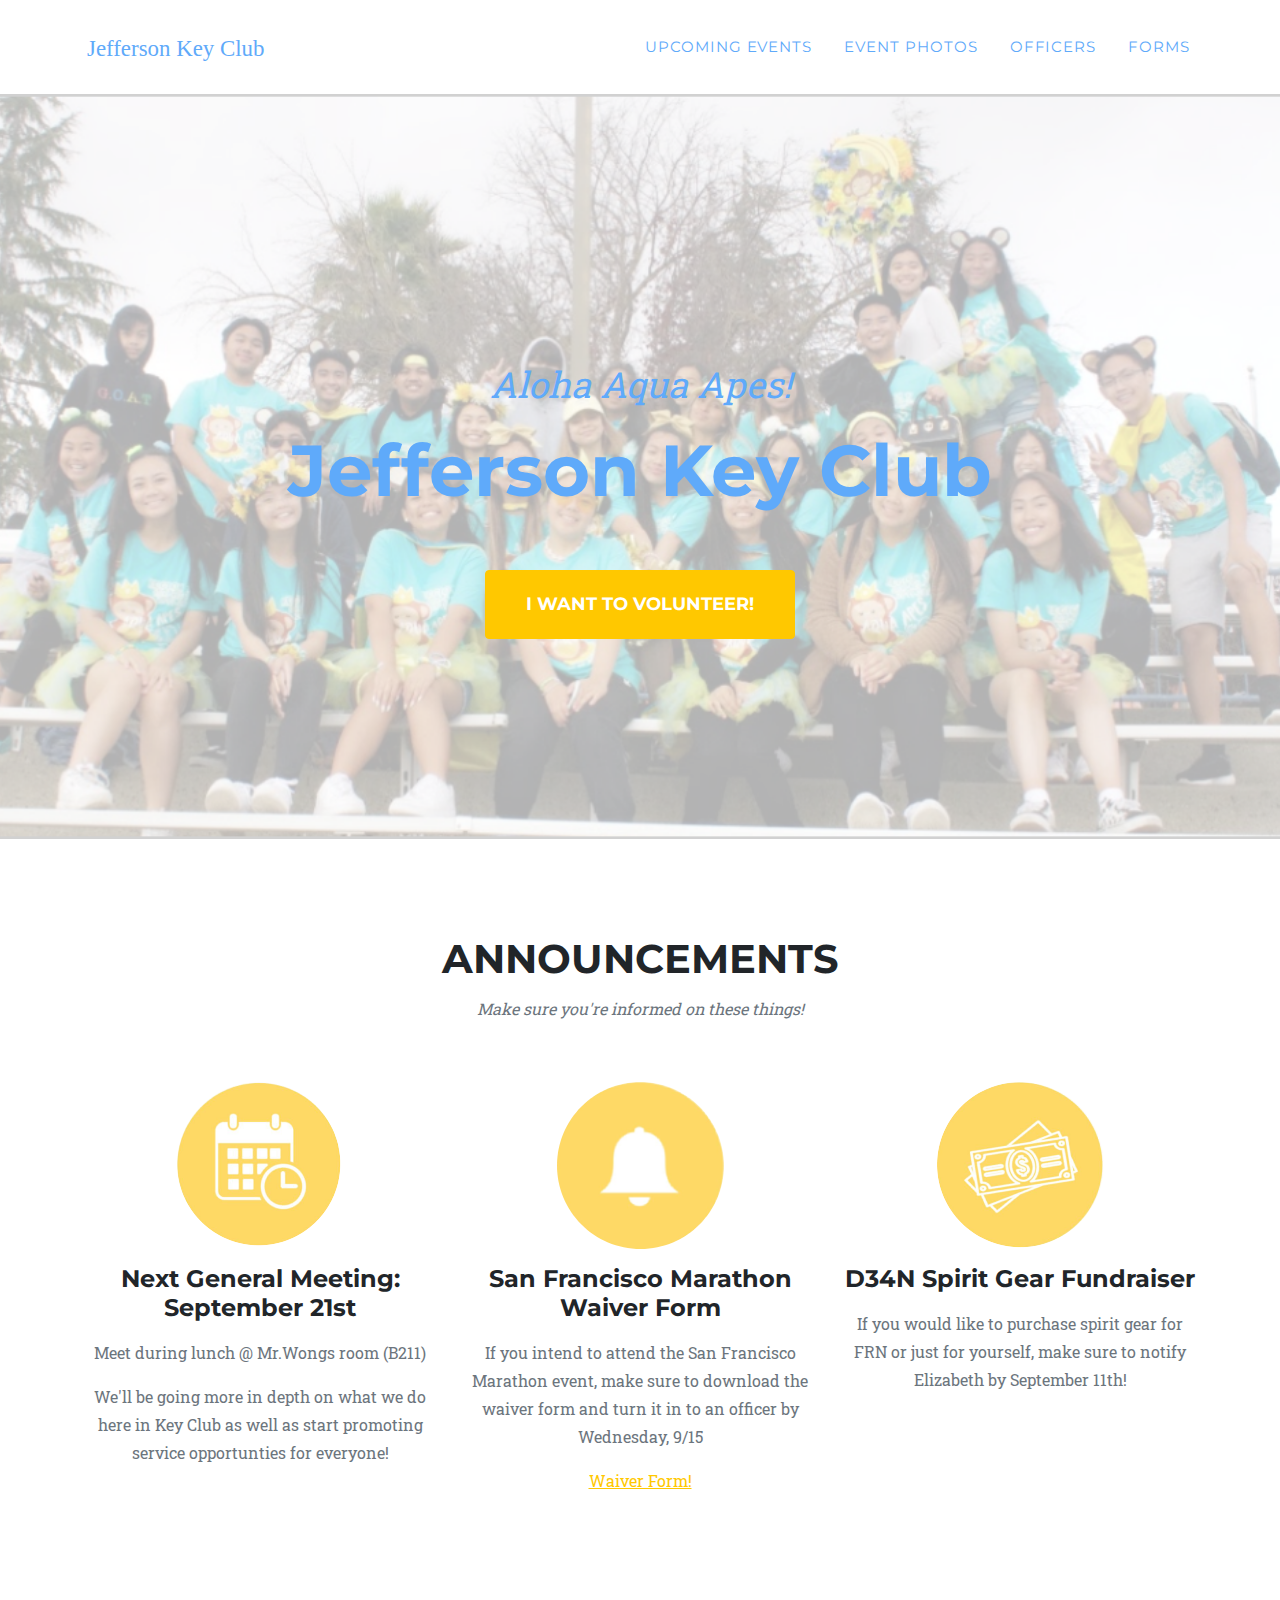
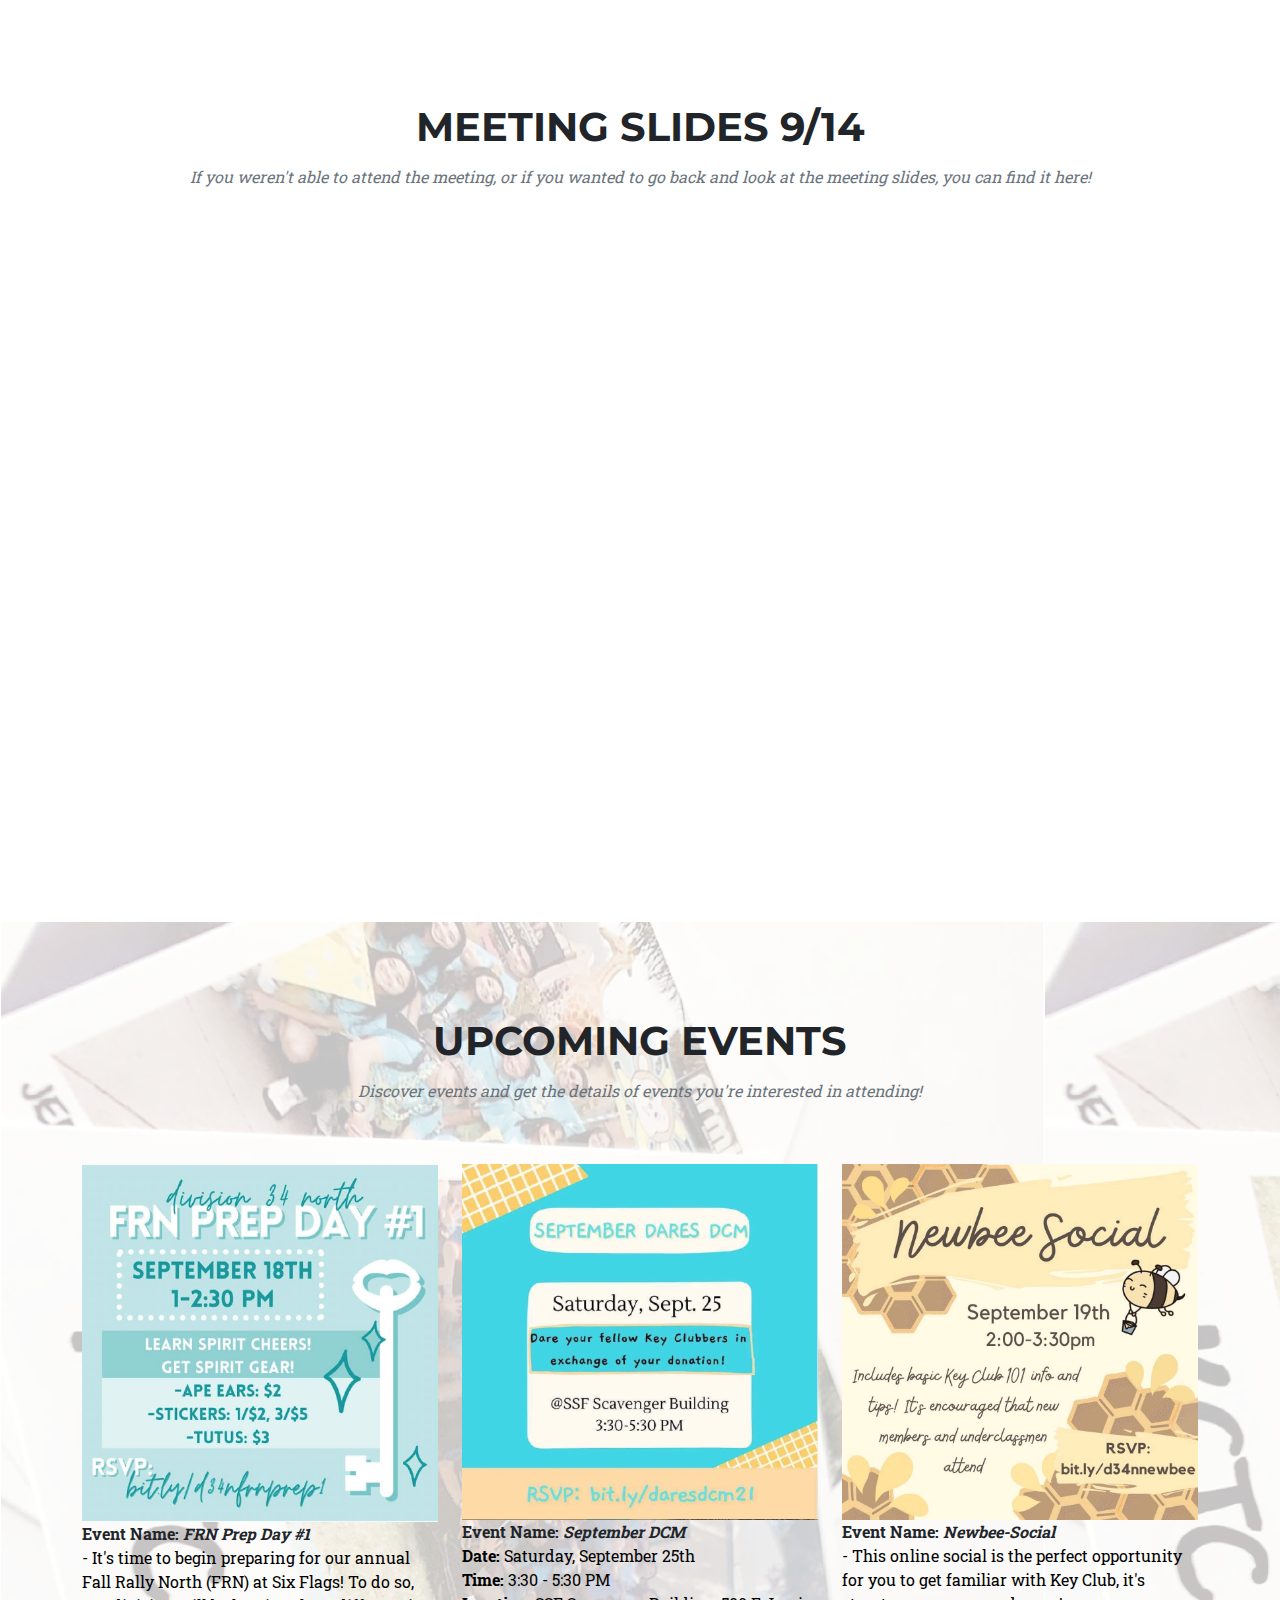
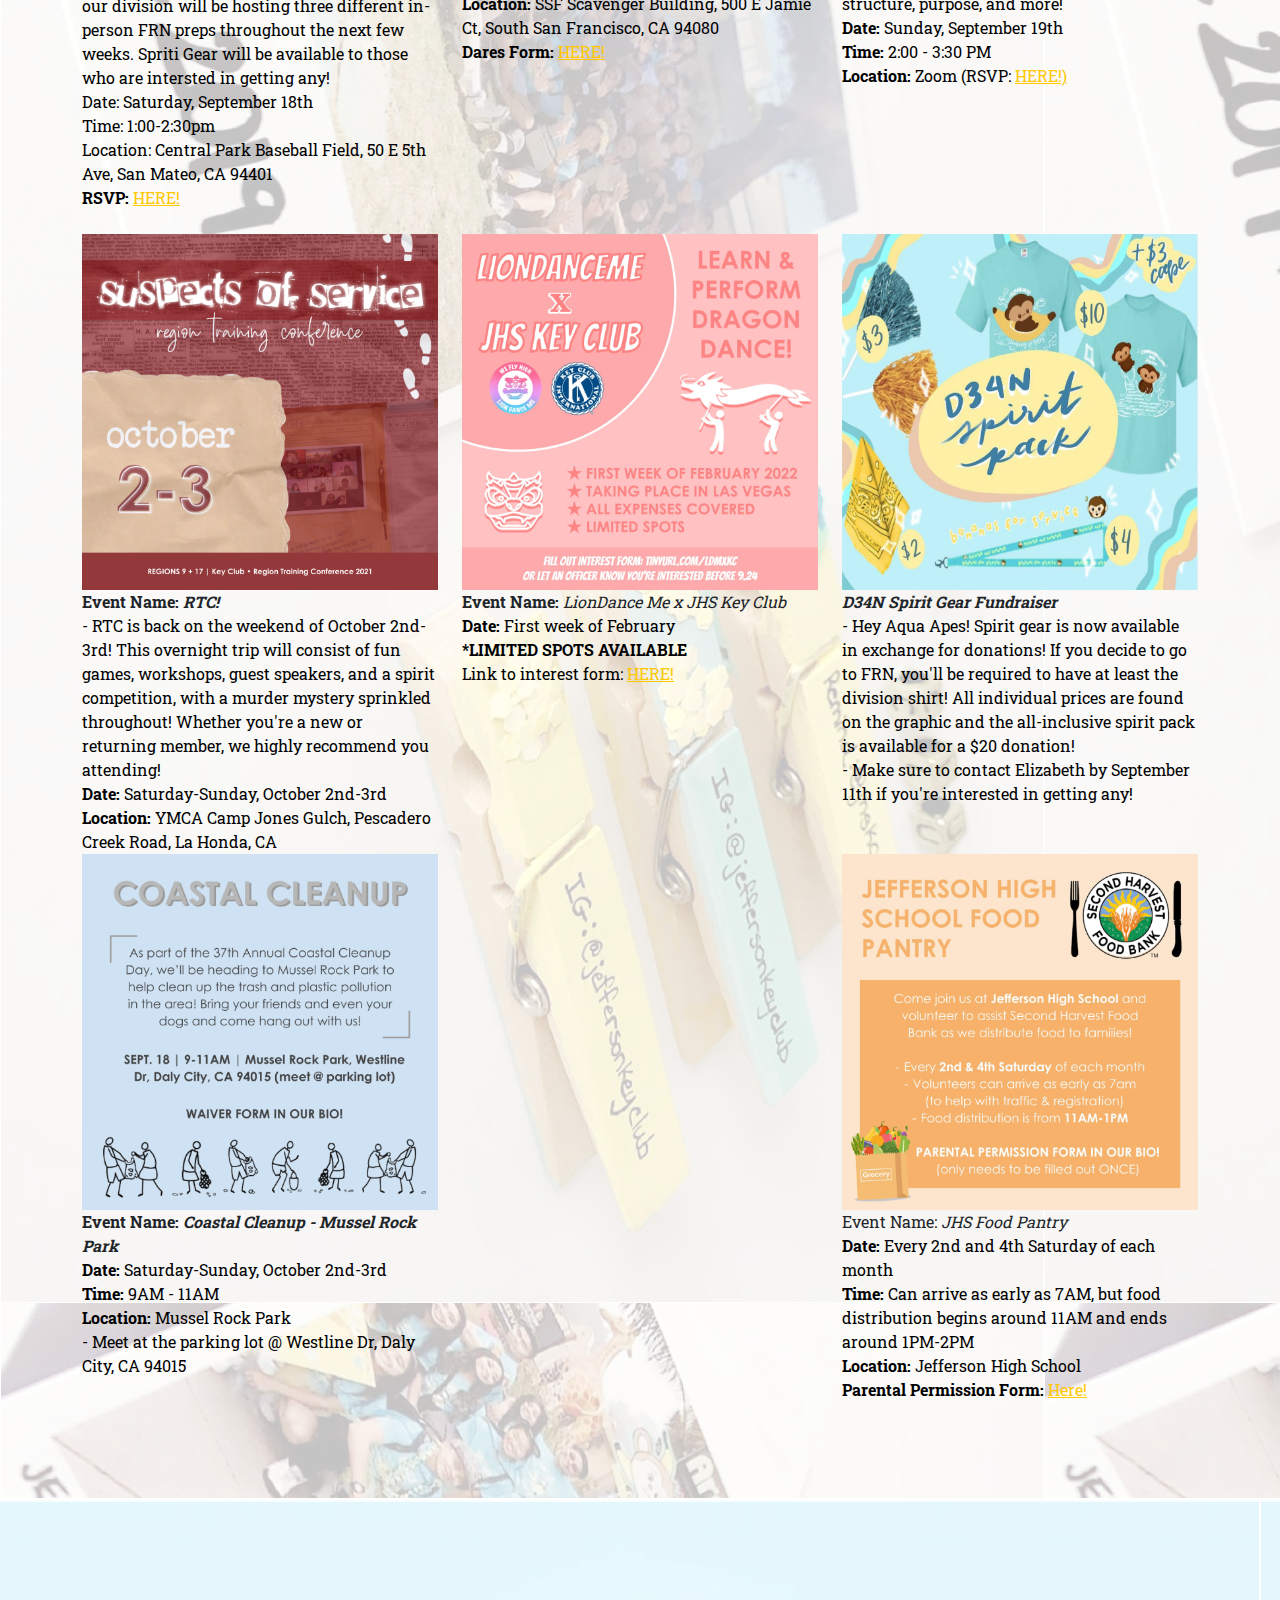
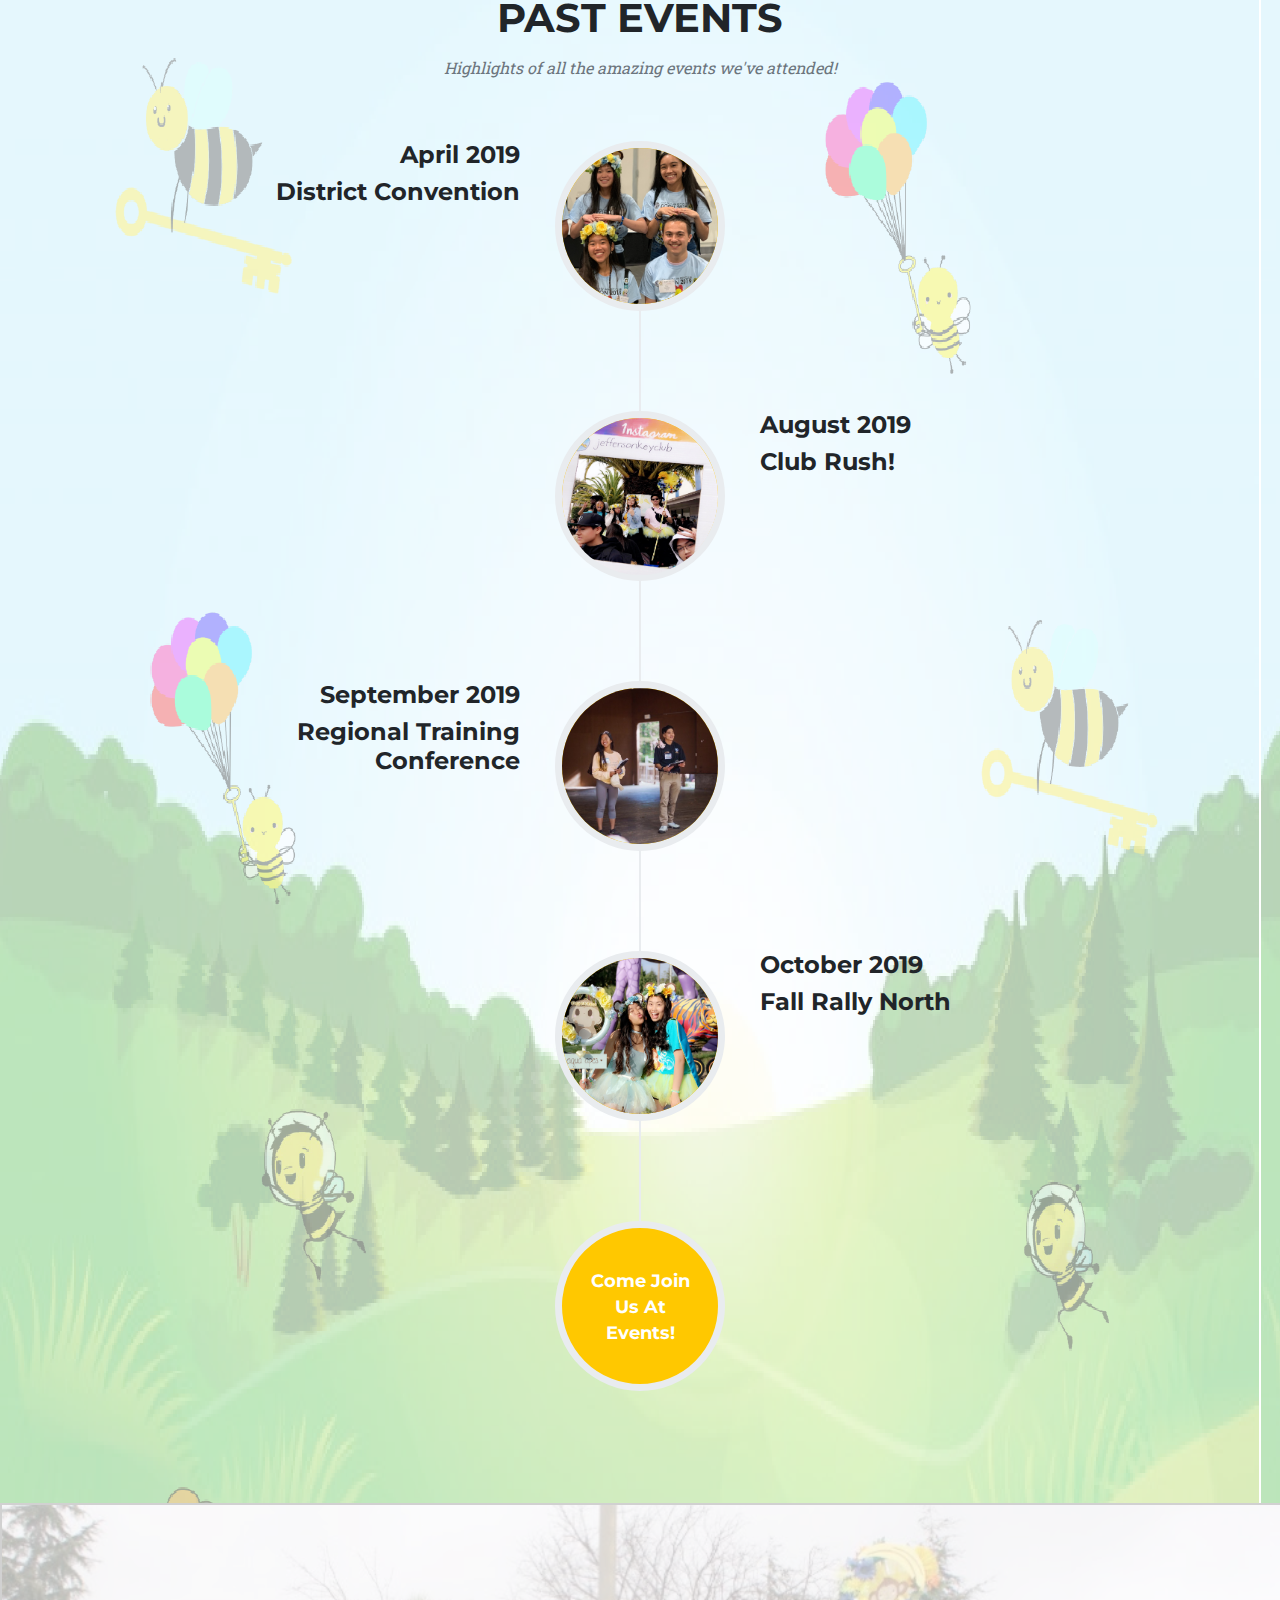
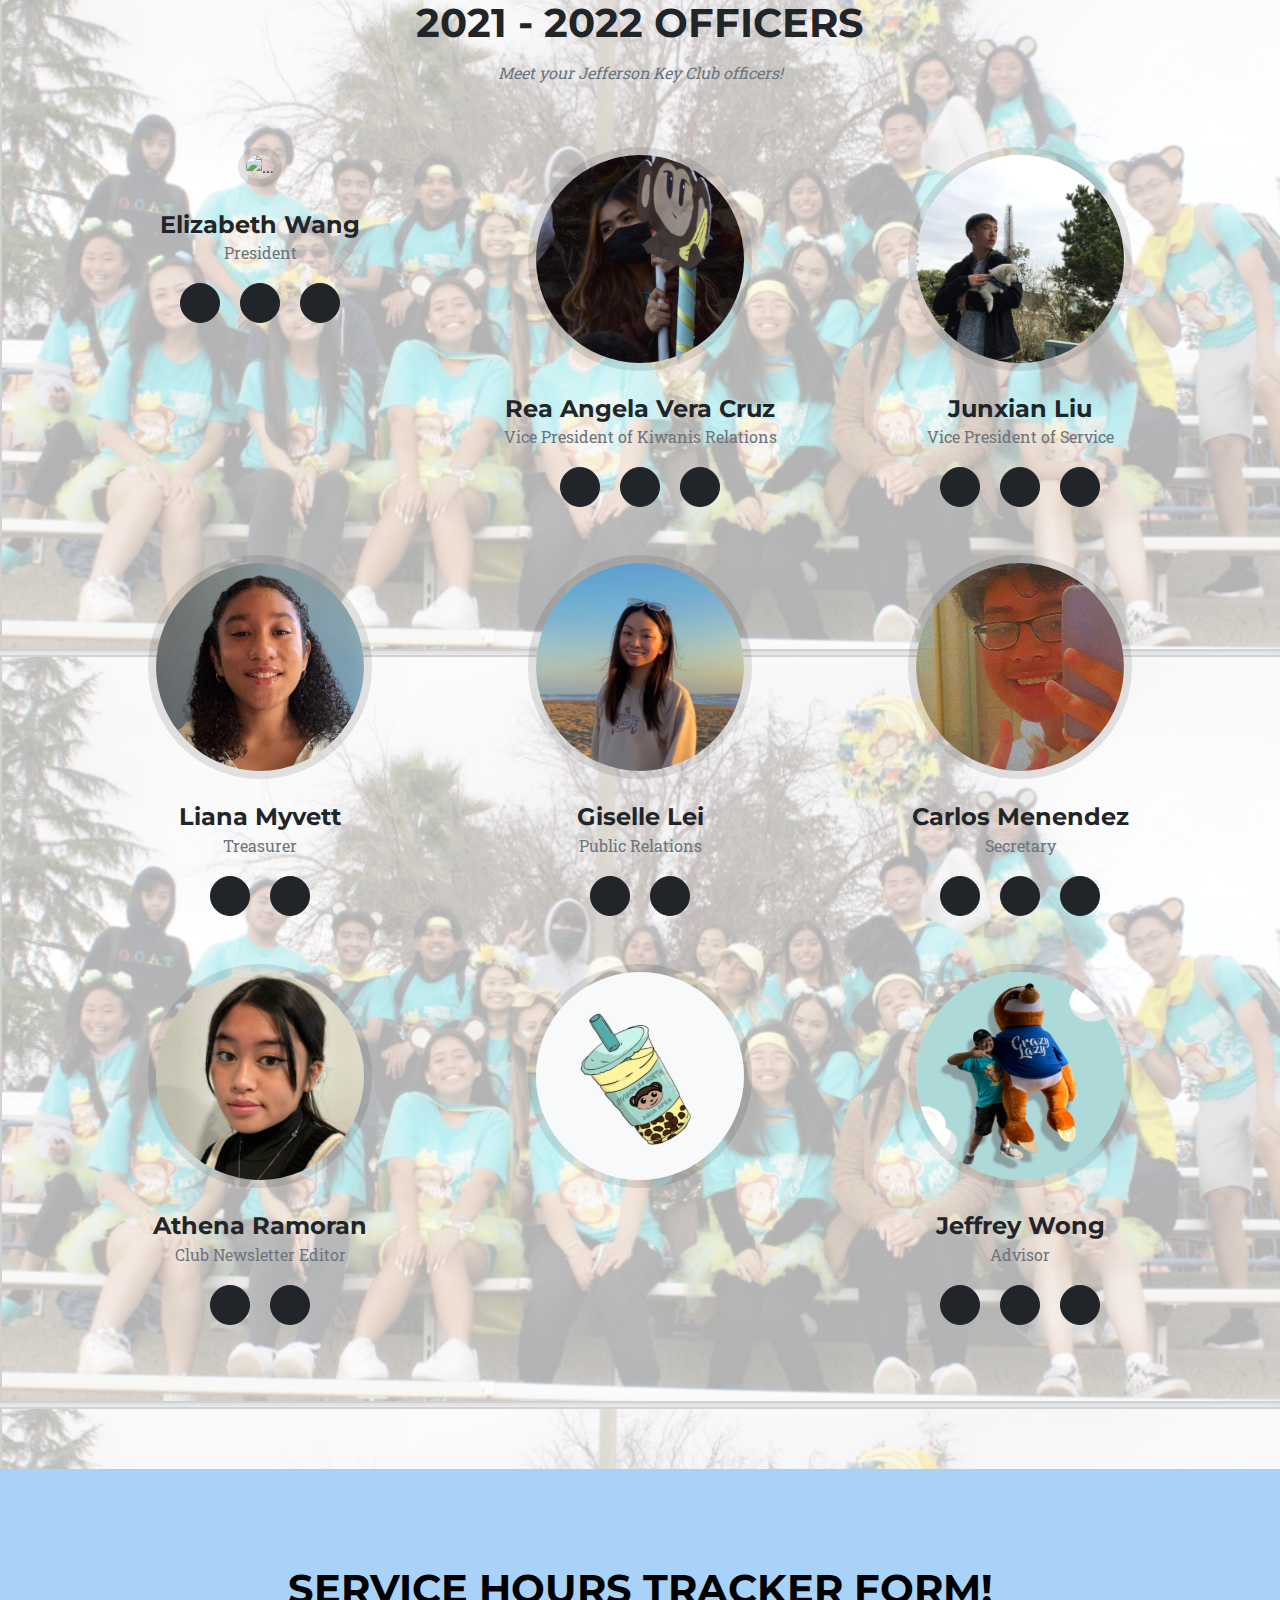
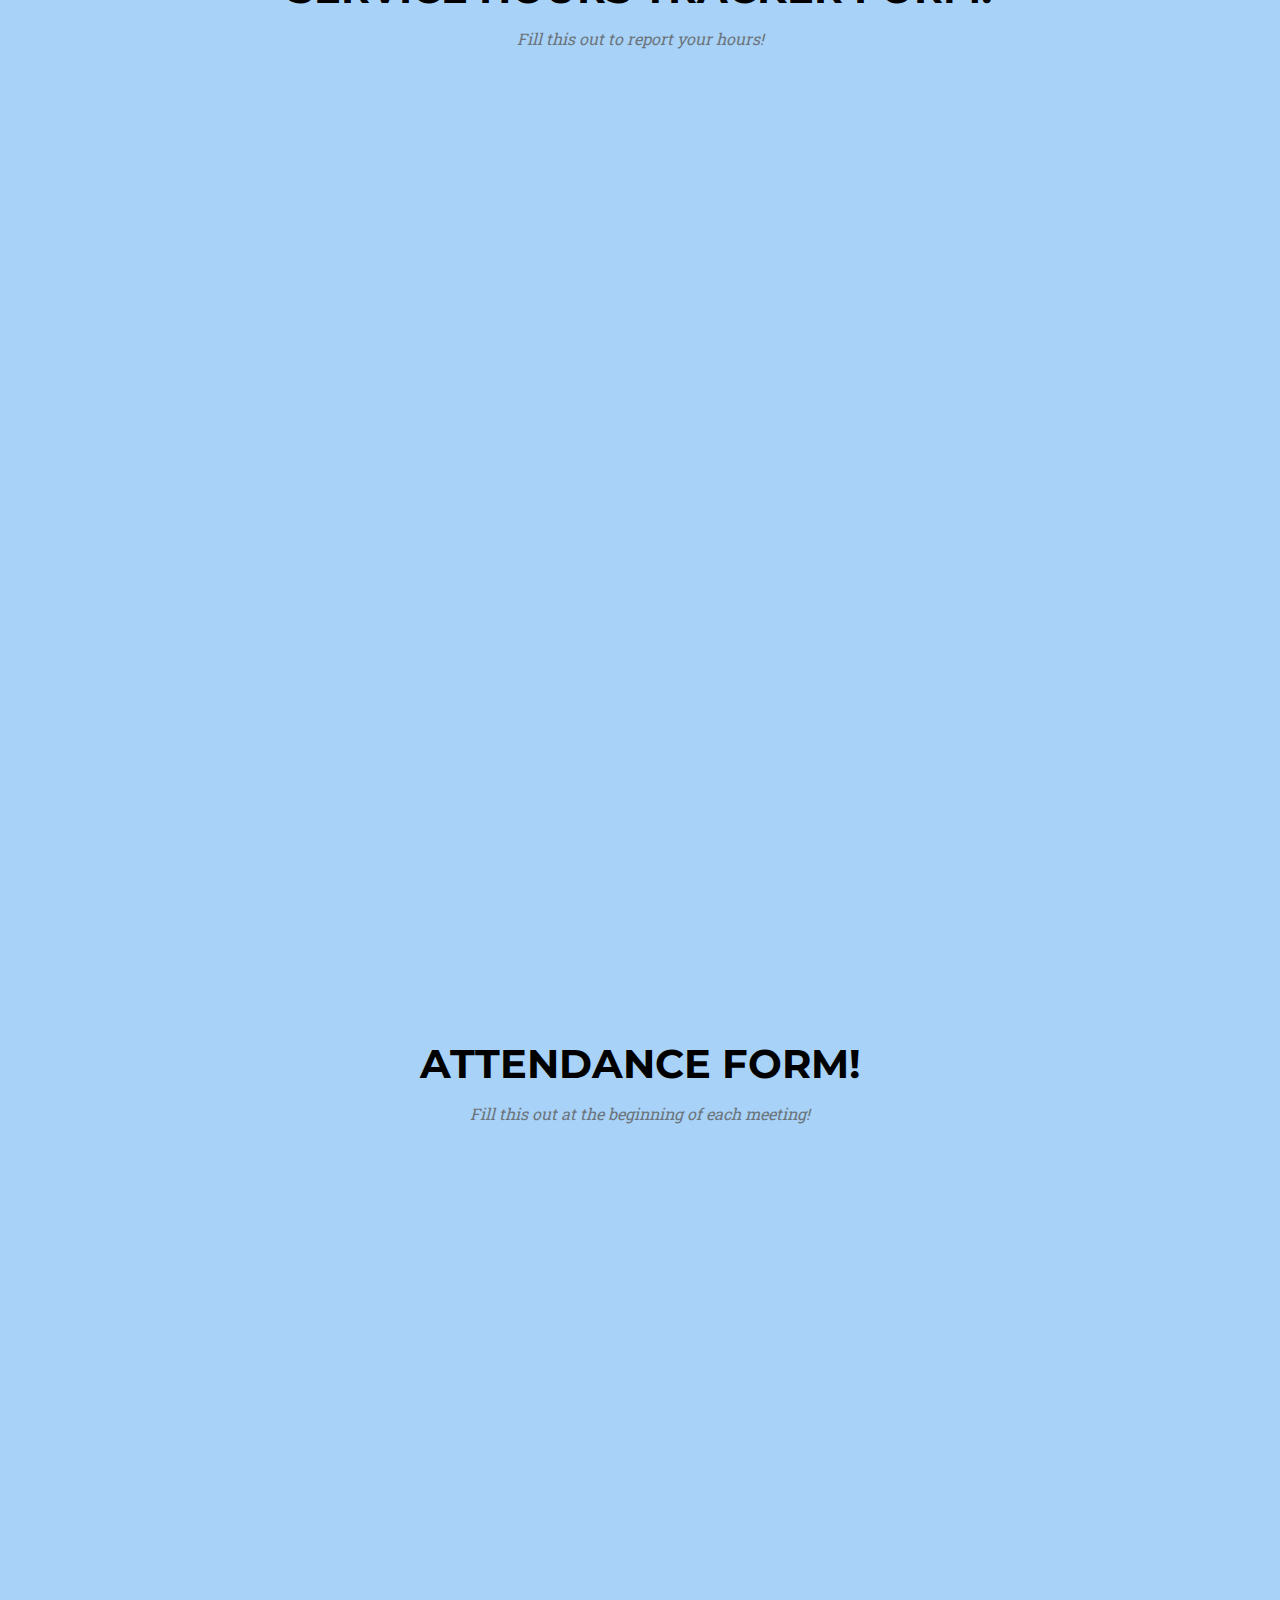
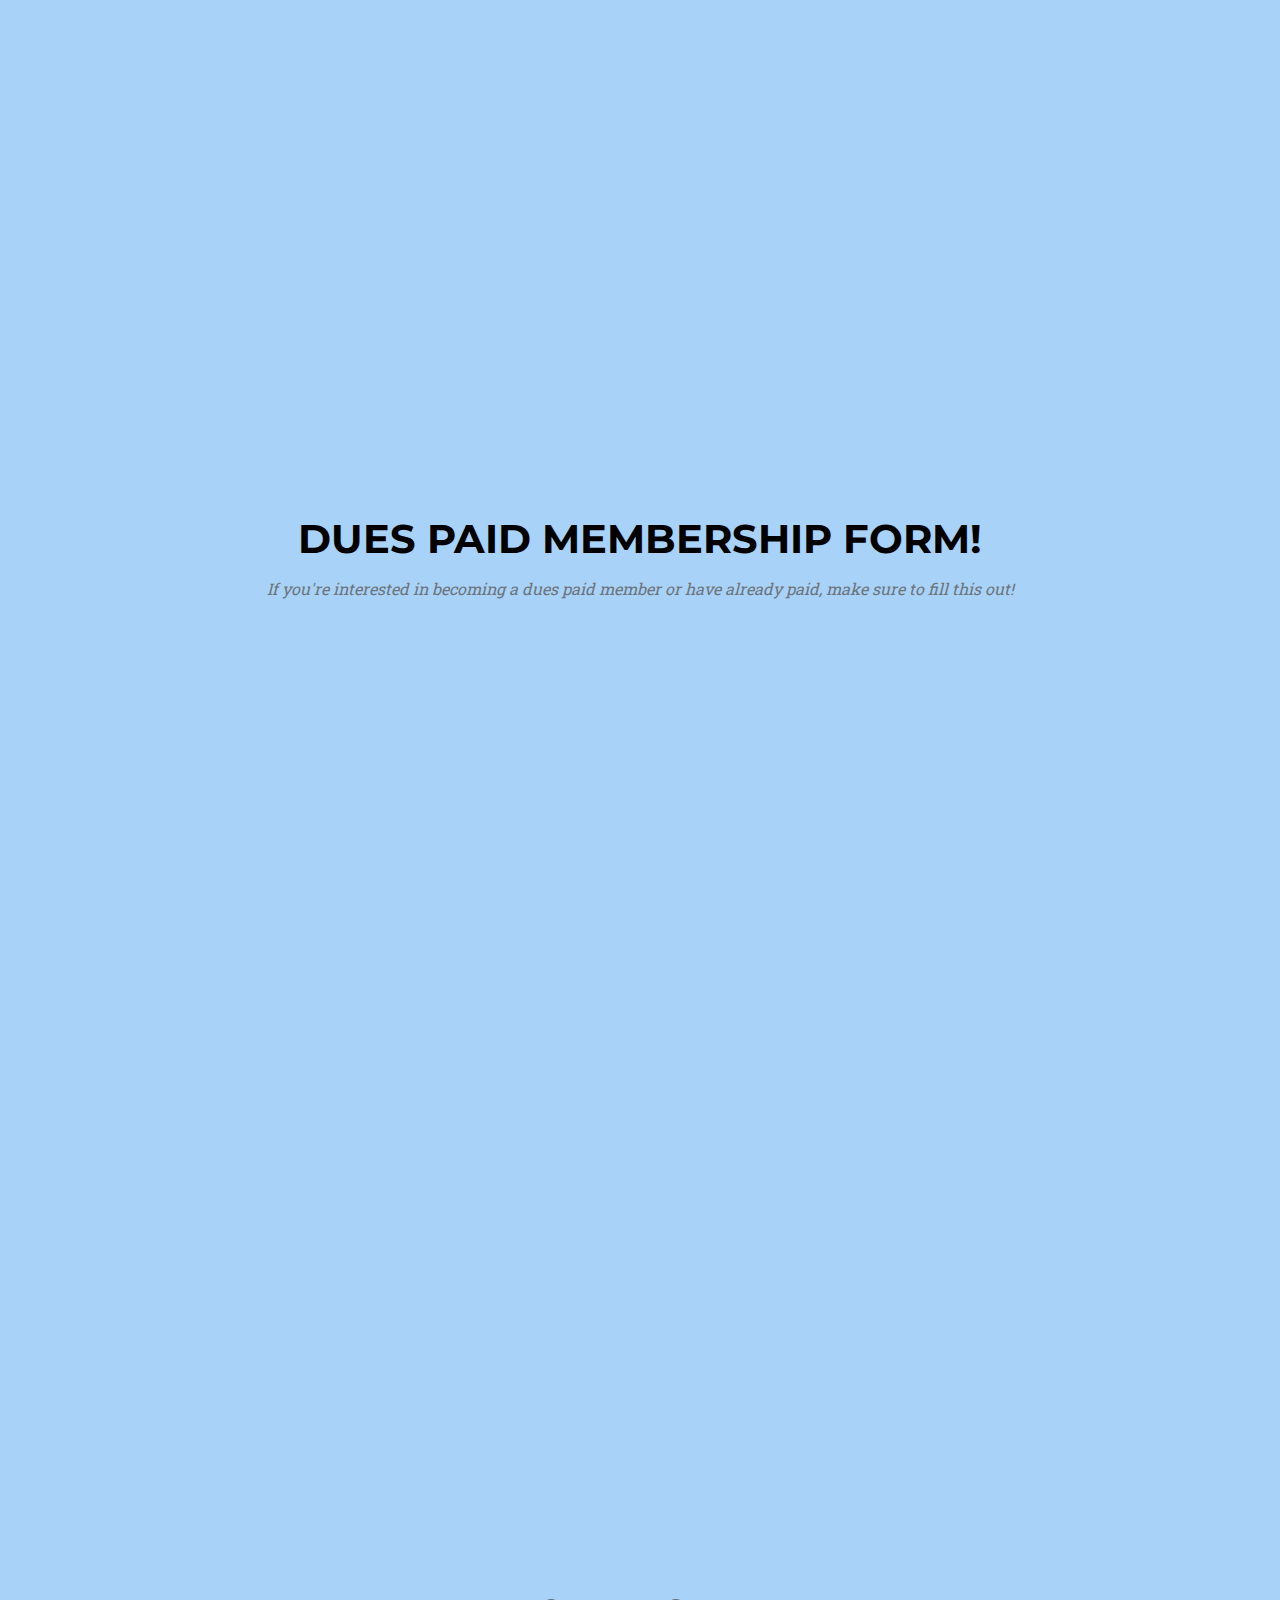
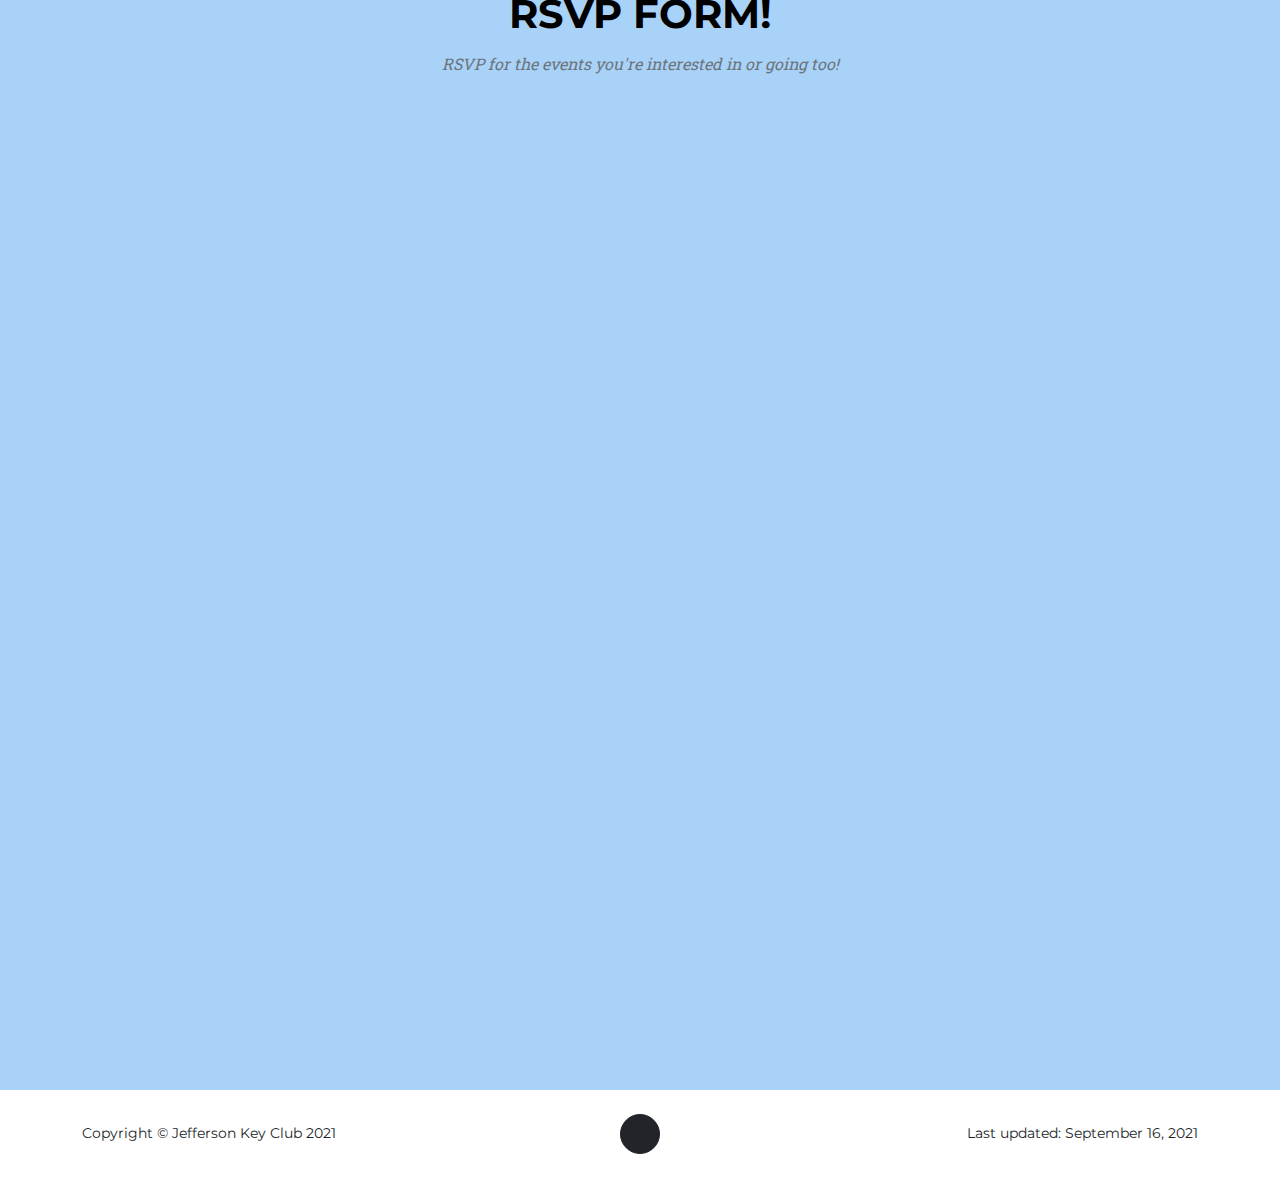
==== index.html @ 4be8f951 "added service hour form" ====
<!DOCTYPE html>
<html lang="en">
    <head>
        <meta charset="utf-8" />
        <meta name="viewport" content="width=device-width, initial-scale=1, shrink-to-fit=no" />
        <meta name="description" content="" />
        <meta name="author" content="" />
        <title>Jefferson Key Club</title>
        <!-- Favicon-->
        <link rel="icon" type="image/x-icon" href="favicon.ico" />
        <!-- Fonts -->
        <script src="https://use.fontawesome.com/releases/v5.15.3/js/all.js" crossorigin="anonymous"></script>
        <!-- Google fonts-->
        <link href="https://fonts.googleapis.com/css?family=Montserrat:400,700" rel="stylesheet" type="text/css" />
        <link href="https://fonts.googleapis.com/css?family=Roboto+Slab:400,100,300,700" rel="stylesheet" type="text/css" />
        <!-- CSS -->
        <link href="styles.css" rel="stylesheet" />
    </head>
    <body id="page-top">
        <!-- Navigation Bar -->
        <nav class="navbar navbar-expand-lg navbar-light" id="mainNav">
            <div class="container">
                <a class="navbar-brand" href="https://www.instagram.com/jeffersonkeyclub/"><img src="jeff-logo.svg" alt="..." /></a>
                <button class="navbar-toggler" type="button" data-bs-toggle="collapse" data-bs-target="#navbarResponsive" aria-controls="navbarResponsive" aria-expanded="false" aria-label="Toggle navigation">
                    Menu
                    <i class="fas fa-bars ms-1"></i>
                </button>
                <div class="collapse navbar-collapse" id="navbarResponsive">
                    <ul class="navbar-nav text-uppercase ms-auto py-4 py-lg-0">
                        <li class="nav-item"><a class="nav-link" href="#events">Upcoming Events</a></li>
                        <li class="nav-item"><a class="nav-link" href="photo.html">Event Photos</a></li>
                        <li class="nav-item"><a class="nav-link" href="#officers">Officers</a></li>
                        <li class="nav-item"><a class="nav-link" href="#contact">Forms</a></li>
                    </ul>
                </div>
            </div>
        </nav>
        <!-- Title Page -->
        <header class="masthead">
            <div class="container">
                <div class="masthead-subheading">Aloha Aqua Apes!</div>
                <div class="masthead-heading">Jefferson Key Club</div>
                <a class="btn btn-primary btn-xl text-uppercase" href="#events">I want to volunteer!</a>
            </div>
        </header>
        <!-- Announcements -->
        <section class="page-section bg-announcement" id="announcements">
            <div class="container">
                <div class="text-center">
                    <h2 class="section-heading text-uppercase">Announcements</h2>
                    <h3 class="section-subheading text-muted">Make sure you're informed on these things!</h3>
                </div>
                <div class="row text-center">
                    <div class="col-md-4">
                        <img src="website/calender.png">
                        <h4 class="my-3">Next General Meeting: September 21st</h4>
                        <p class="text-muted">Meet during lunch @ Mr.Wongs room (B211)</p>
                        <p class="text-muted">We'll be going more in depth on what we do here in Key Club as well as start promoting service opportunties for everyone!</p>
                    </div>
                    <div class="col-md-4">
                        <a href="#membership"><img src="website/reminder.png"></a>
                        <h4 class="my-3">San Francisco Marathon Waiver Form</h4>
                        <p class="text-muted">If you intend to attend the San Francisco Marathon event, make sure to download the waiver form and turn it in to an officer by Wednesday, 9/15</p>
                        <p class="text-muted"><a href="website/SF-Marathon-Waiver.pdf" download="SF-Marathon-Waiver">Waiver Form!</a></p>
                    </div>
                    <div class="col-md-4">
                        <img src="website/money.png">
                        <h4 class="my-3">D34N Spirit Gear Fundraiser</h4>
                        <p class="text-muted">If you would like to purchase spirit gear for FRN or just for yourself, make sure to notify Elizabeth by September 11th!</p>
                    </div> 
                </div>
            </div>
        </section>
        <!-- Meeting Slides -->
        <section class="page-section" id="google-slides">
            <div class="container">
                <div class="text-center">
                    <h2 class="section-heading text-uppercase">Meeting Slides 9/14</h2>
                    <h3 class="section-subheading text-muted">If you weren't able to attend the meeting, or if you wanted to go back and look at the meeting slides, you can find it here!</h3>
                    <iframe src="https://docs.google.com/presentation/d/e/2PACX-1vRb0lhzk-cC0pelx70WJVn17kUQvKJw9CP7cKA0bOHwXZV_V23BO4eCovhHCkwzt59RcUhIdabU18ay/embed?start=true&loop=false&delayms=3000" frameborder="0" width="960" height="569" allowfullscreen="true" mozallowfullscreen="true" webkitallowfullscreen="true"></iframe>
                </div>
            </div>
        </section>
        <!-- Events Grid-->
        <section class="page-section bg-event" id="events">
            <div class="container">
                <div class="text-center">
                    <h2 class="section-heading text-uppercase">Upcoming Events</h2>
                    <h3 class="section-subheading text-muted">Discover events and get the details of events you're interested in attending!</h3>
                </div>
                <div class="row">
                    <div class="col-lg-4 col-sm-6 mb-4">
                        <!-- Event 1-->
                        <div class="portfolio-item">
                            <a class="portfolio-link" data-bs-toggle="modal" href="#portfolioModal1">
                                <img class="img-fluid" src="upcoming-events/frn-prep-1.png" alt="..." />
                            </a>
                            <div class="portfolio-caption">
                                <div class="portfolio-caption-heading"><b>Event Name: <i>FRN Prep Day #1</i></b></div>
                                <div class="portfolio-caption-subheading text-black">- It's time to begin preparing for our annual Fall Rally North (FRN) at Six Flags! To do so, our division will be hosting three different in-person FRN preps throughout the next few weeks. Spriti Gear will be available to those who are intersted in getting any!</div>
                                <div class="portfolio-caption-subheading text-black">Date: Saturday, September 18th<b></b></div>
                                <div class="portfolio-caption-subheading text-black">Time: 1:00-2:30pm<b></b></div>
                                <div class="portfolio-caption-subheading text-black">Location: Central Park Baseball Field, 50 E 5th Ave, San Mateo, CA 94401<b></b></div>
                                <div class="portfolio-caption-subheading text-black"><b>RSVP: </b><a href="bit.ly/d34nfrnprep1">HERE!</a></div>
                            </div>
                        </div>
                    </div>
                    <div class="col-lg-4 col-sm-6 mb-4">
                        <!-- Event 2-->
                        <div class="portfolio-item">
                            <a class="portfolio-link" data-bs-toggle="modal" href="#portfolioModal2">
                                <img class="img-fluid" src="upcoming-events/september-dcm.png" alt="..." />
                            </a>
                            <div class="portfolio-caption">
                                <div class="portfolio-caption-heading"><b>Event Name: <i>September DCM</i></b></div>
                                <div class="portfolio-caption-subheading text-black"><b>Date: </b>Saturday, September 25th</div>
                                <div class="portfolio-caption-subheading text-black"><b>Time: </b>3:30 - 5:30 PM</div>
                                <div class="portfolio-caption-subheading text-black"><b>Location: </b>SSF Scavenger Building, 500 E Jamie Ct, South San Francisco, CA 94080</div>
                                <div class="portfolio-caption-subheading text-black"><b>Dares Form: </b><a href="bit.ly/d34ndaresdcm">HERE!</a></div>
                            </div>
                        </div>
                    </div>
                    <div class="col-lg-4 col-sm-6 mb-4">
                        <!-- Event 3-->
                        <div class="portfolio-item">
                            <a class="portfolio-link" data-bs-toggle="modal" href="#portfolioModal3">
                                <img class="img-fluid" src="upcoming-events/newbee-social.JPG" alt="..." />
                            </a>
                            <div class="portfolio-caption">
                                <div class="portfolio-caption-heading"><b>Event Name: <i>Newbee-Social</i></b></div>
                                <div class="portfolio-caption-subheading text-black">- This online social is the perfect opportunity for you to get familiar with Key Club, it's structure, purpose, and more!</div>
                                <div class="portfolio-caption-subheading text-black"><b>Date: </b> Sunday, September 19th</div>
                                <div class="portfolio-caption-subheading text-black"><b>Time: </b>2:00 - 3:30 PM</div>
                                <div class="portfolio-caption-subheading text-black"><b>Location: </b>Zoom (RSVP: <a href="http://bit.ly/d34nnewbee">HERE!)</a></div>
                            </div>
                        </div>
                    </div>
                    <div class="col-lg-4 col-sm-6 mb-4 mb-lg-0">
                        <!-- Event 4-->
                        <div class="portfolio-item">
                            <a class="portfolio-link" data-bs-toggle="modal" href="#portfolioModal4">
                                <img class="img-fluid" src="upcoming-events/rtc.png" alt="..." />
                            </a>
                            <div class="portfolio-caption">
                                <div class="portfolio-caption-heading"><b>Event Name: <i>RTC!</i></b></div>
                                <div class="portfolio-caption-subheading text-black">- RTC is back on the weekend of October 2nd-3rd! This overnight trip will consist of fun games, workshops, guest speakers, and a spirit competition, with a murder mystery sprinkled throughout! Whether you're a new or returning member, we highly recommend you attending!</div>
                                <div class="portfolio-caption-subheading text-black"><b>Date: </b>Saturday-Sunday, October 2nd-3rd</div>
                                <div class="portfolio-caption-subheading text-black"><b>Location: </b>YMCA Camp Jones Gulch, Pescadero Creek Road, La Honda, CA</div>
                            </div>
                        </div>
                    </div>
                    <div class="col-lg-4 col-sm-6 mb-4 mb-sm-0">
                        <!-- Event 5-->
                        <div class="portfolio-item">
                            <a class="portfolio-link" data-bs-toggle="modal" href="#portfolioModal4">
                                <img class="img-fluid" src="upcoming-events/ldmxkc.png" alt="..." />
                            </a>
                            <div class="portfolio-caption">
                                <div class="portfolio-caption-heading"><b>Event Name: </b><i>LionDance Me x JHS Key Club</i></div>
                                <div class="portfolio-caption-subheading text-black"><b>Date: </b>First week of February</div>
                                <div class="portfolio-caption-subheading text-black"><b>*LIMITED SPOTS AVAILABLE</b></div>
                                <div class="portfolio-caption-subheading text-black">Link to interest form: <a href="https://forms.gle/5gnna1hqpYgucts89">HERE!</a></div>
                            </div>
                        </div>
                    </div>
                    <div class="col-lg-4 col-sm-6">
                        <!-- Event 6-->
                        <div class="portfolio-item">
                            <a class="portfolio-link" data-bs-toggle="modal" href="#portfolioModal4">
                                <img class="img-fluid" src="upcoming-events/spirit-fund.png" alt="..." />
                            </a>
                            <div class="portfolio-caption">
                                <div class="portfolio-caption-heading"><b><i>D34N Spirit Gear Fundraiser</i></b></div>
                                <div class="portfolio-caption-subheading text-black">- Hey Aqua Apes!
                                    Spirit gear is now available in exchange for donations! If you decide to go to FRN, you'll be required to have at least the division shirt! All individual prices are found on the graphic and the all-inclusive spirit pack is available for a $20 donation!
                                </div>
                                <div class="portfolio-caption-subheading text-black">- Make sure to contact Elizabeth by September 11th if you're interested in getting any!</div>
                            </div>
                        </div>
                    </div>
                    <div class="col-lg-4 col-sm-6 mb-4 mb-lg-0">
                        <!-- Event 7-->
                        <div class="portfolio-item">
                            <a class="portfolio-link" data-bs-toggle="modal" href="#portfolioModal4">
                                <img class="img-fluid" src="upcoming-events/coastal-cleanup.png" alt="..." />
                            </a>
                            <div class="portfolio-caption">
                                <div class="portfolio-caption-heading"><b>Event Name: <i>Coastal Cleanup - Mussel Rock Park</i></b></div>
                                <div class="portfolio-caption-subheading text-black"></div>
                                <div class="portfolio-caption-subheading text-black"><b>Date: </b>Saturday-Sunday, October 2nd-3rd</div>
                                <div class="portfolio-caption-subheading text-black"><b>Time: </b>9AM - 11AM</div>
                                <div class="portfolio-caption-subheading text-black"><b>Location: </b>Mussel Rock Park</div>
                                <div class="portfolio-caption-subheading text-black">- Meet at the parking lot @ Westline Dr, Daly City, CA 94015</div>
                            </div>
                        </div>
                    </div>
                    <div class="col-lg-4 col-sm-6 mb-4 mb-sm-0">
                        <!-- Event 8-->
                        <div class="portfolio-item">
                            <a class="portfolio-link" data-bs-toggle="modal" href="#portfolioModal4">
                                <img class="img-fluid" src="website/filler.png" alt="..." />
                            </a> <!--
                            <div class="portfolio-caption">
                                <div class="portfolio-caption-heading">Event Name: <i>JHS Key Club Bonding</i></div>
                                <div class="portfolio-caption-subheading text-muted">Branding</div>
                                <div class="portfolio-caption-subheading text-muted">Branding</div>
                                <div class="portfolio-caption-subheading text-muted">Branding</div>
                            </div> -->
                        </div>
                    </div>
                    <div class="col-lg-4 col-sm-6">
                        <!-- Event 9-->
                        <div class="portfolio-item">
                            <a class="portfolio-link" data-bs-toggle="modal" href="#portfolioModal4">
                                <img class="img-fluid" src="upcoming-events/jhs-food.png" alt="..." />
                            </a>
                            <div class="portfolio-caption">
                                <div class="portfolio-caption-heading">Event Name: <i>JHS Food Pantry</i></div>
                                <div class="portfolio-caption-subheading text-black"><b>Date: </b>Every 2nd and 4th Saturday of each month</div>
                                <div class="portfolio-caption-subheading text-black"><b>Time: </b>Can arrive as early as 7AM, but food distribution begins around 11AM and ends around 1PM-2PM</div>
                                <div class="portfolio-caption-subheading text-black"><b>Location: </b>Jefferson High School</div>
                                <div class="portfolio-caption-subheading text-black"><b>Parental Permission Form: </b><a href="https://shfb.tfaforms.net/4">Here!</a></div>
                            </div>
                        </div>
                    </div>
                </div>
            </div>
        </section>
        <!-- Past Event Timeline-->
        <section class="page-section bg-timeline" id="past">
            <div class="container">
                <div class="text-center">
                    <h2 class="section-heading text-uppercase">Past Events</h2>
                    <h3 class="section-subheading text-muted">Highlights of all the amazing events we've attended!</h3>
                </div>
                <ul class="timeline">
                    <li>
                        <div class="timeline-image"><img class="rounded-circle img-fluid" src="past-events/dcon2019.png" alt="..." /></div>
                        <div class="timeline-panel">
                            <div class="timeline-heading">
                                <h4>April 2019</h4>
                                <h4 class="subheading">District Convention</h4>
                            </div>
                            <!-- <div class="timeline-body"><p class="text-muted">Lorem ipsum dolor sit amet, consectetur adipisicing elit. Sunt ut voluptatum eius sapiente, totam reiciendis temporibus qui quibusdam, recusandae sit vero unde, sed, incidunt et ea quo dolore laudantium consectetur!</p></div> -->
                        </div>
                    </li>
                    <li class="timeline-inverted">
                        <div class="timeline-image"><img class="rounded-circle img-fluid" src="past-events/clubrush2019.jpg" alt="..." /></div>
                        <div class="timeline-panel">
                            <div class="timeline-heading">
                                <h4>August 2019</h4>
                                <h4 class="subheading">Club Rush!</h4>
                            </div>
                            <!-- <div class="timeline-body"><p class="text-muted">Lorem ipsum dolor sit amet, consectetur adipisicing elit. Sunt ut voluptatum eius sapiente, totam reiciendis temporibus qui quibusdam, recusandae sit vero unde, sed, incidunt et ea quo dolore laudantium consectetur!</p></div> -->
                        </div>
                    </li>
                    <li>
                        <div class="timeline-image"><img class="rounded-circle img-fluid" src="past-events/RTC2019.jpg" alt="..." /></div>
                        <div class="timeline-panel">
                            <div class="timeline-heading">
                                <h4>September 2019</h4>
                                <h4 class="subheading">Regional Training Conference</h4>
                            </div>
                            <!-- <div class="timeline-body"><p class="text-muted">Lorem ipsum dolor sit amet, consectetur adipisicing elit. Sunt ut voluptatum eius sapiente, totam reiciendis temporibus qui quibusdam, recusandae sit vero unde, sed, incidunt et ea quo dolore laudantium consectetur!</p></div> -->
                        </div>
                    </li>
                    <li class="timeline-inverted">
                        <div class="timeline-image"><img class="rounded-circle img-fluid" src="past-events/FRN2019.jpg" alt="..." /></div>
                        <div class="timeline-panel">
                            <div class="timeline-heading">
                                <h4>October 2019</h4>
                                <h4 class="subheading">Fall Rally North</h4>
                            </div>
                            <!-- <div class="timeline-body"><p class="text-muted">Lorem ipsum dolor sit amet, consectetur adipisicing elit. Sunt ut voluptatum eius sapiente, totam reiciendis temporibus qui quibusdam, recusandae sit vero unde, sed, incidunt et ea quo dolore laudantium consectetur!</p></div> -->
                        </div>
                    </li>
                    <li class="timeline-inverted">
                        <div class="timeline-image">
                            <h4>
                                Come Join
                                <br />
                                Us At
                                <br />
                                Events!
                            </h4>
                        </div>
                    </li>
                </ul>
            </div>
        </section>
        <!-- Officers -->
        <section class="page-section bg-officers" id="officers">
            <div class="container">
                <div class="text-center">
                    <h2 class="section-heading text-uppercase">2021 - 2022 Officers</h2>
                    <h3 class="section-subheading text-muted">Meet your Jefferson Key Club officers!</h3>
                </div>
                <div class="row">
                    <div class="col-lg-4">
                        <div class="team-member">
                            <img class="mx-auto rounded-circle" src="officers/elizabeth.png" alt="..." />
                            <h4>Elizabeth Wang</h4>
                            <p class="text-muted">President</p>
                            <a class="btn btn-dark btn-social mx-2" href="mailto: president.jeffersonkeyclub@gmail.com"><i class="fas fa-envelope"></i></a>
                            <a class="btn btn-dark btn-social mx-2" href="https://www.instagram.com/elizabthwang/"><i class="fab fa-instagram"></i></a>
                            <a class="btn btn-dark btn-social mx-2" href="https://www.linkedin.com/in/elizabeth-wang04"><i class="fab fa-linkedin-in"></i></a>
                        </div>
                    </div>
                    <div class="col-lg-4">
                        <div class="team-member">
                            <img class="mx-auto rounded-circle" src="officers/angela.jpeg" alt="..." />
                            <h4>Rea Angela Vera Cruz</h4>
                            <p class="text-muted">Vice President of Kiwanis Relations</p>
                            <a class="btn btn-dark btn-social mx-2" href="mailto: vp.jeffersonkeyclub@gmail.com"><i class="fas fa-envelope"></i></a>
                            <a class="btn btn-dark btn-social mx-2" href="https://www.instagram.com/angelayuns/"><i class="fab fa-instagram"></i></a>
                            <a class="btn btn-dark btn-social mx-2" href="https://www.linkedin.com/in/siheyun/"><i class="fab fa-linkedin-in"></i></a>
                        </div>
                    </div>
                    <div class="col-lg-4">
                        <div class="team-member">
                            <img class="mx-auto rounded-circle" src="officers/junxian.JPG" alt="..." />
                            <h4>Junxian Liu</h4>
                            <p class="text-muted">Vice President of Service</p>
                            <a class="btn btn-dark btn-social mx-2" href="mailto: vpservice.jeffersonkeyclub@gmail.com"><i class="fas fa-envelope"></i></a>
                            <a class="btn btn-dark btn-social mx-2" href="https://www.instagram.com/junxian.liu_/"><i class="fab fa-instagram"></i></a>
                            <a class="btn btn-dark btn-social mx-2" href="https://www.linkedin.com/in/junxianliu"><i class="fab fa-linkedin-in"></i></a>
                        </div>
                    </div>
                    <div class="col-lg-4">
                        <div class="team-member">
                            <img class="mx-auto rounded-circle" src="officers/liana.jpeg" alt="..." />
                            <h4>Liana Myvett</h4>
                            <p class="text-muted">Treasurer</p>
                            <a class="btn btn-dark btn-social mx-2" href="mailto: treasurer.jeffersonkeyclub@gmail.com"><i class="fas fa-envelope"></i></a>
                            <a class="btn btn-dark btn-social mx-2" href="https://www.instagram.com/liana.alexandra19/"><i class="fab fa-instagram"></i></a>
                        </div>
                    </div>
                    <div class="col-lg-4">
                        <div class="team-member">
                            <img class="mx-auto rounded-circle" src="officers/giselle.jpeg" alt="..." />
                            <h4>Giselle Lei</h4>
                            <p class="text-muted">Public Relations</p>
                            <a class="btn btn-dark btn-social mx-2" href="mailto: pr.jeffersonkeyclub@gmail.com"><i class="fas fa-envelope"></i></a>
                            <a class="btn btn-dark btn-social mx-2" href="https://www.instagram.com/basically.giselle/"><i class="fab fa-instagram"></i></a>
                        </div>
                    </div>
                    <div class="col-lg-4">
                        <div class="team-member">
                            <img class="mx-auto rounded-circle" src="officers/carlos.jpeg" alt="..." />
                            <h4>Carlos Menendez</h4>
                            <p class="text-muted">Secretary</p>
                            <a class="btn btn-dark btn-social mx-2" href="secretary.jeffersonkeyclub@gmail.com"><i class="fas fa-envelope"></i></a>
                            <a class="btn btn-dark btn-social mx-2" href="https://www.instagram.com/ccaarrlloosss_/"><i class="fab fa-instagram"></i></a>
                            <a class="btn btn-dark btn-social mx-2" href="https://www.linkedin.com/in/carlos-menendez-514a31212"><i class="fab fa-linkedin-in"></i></a>
                        </div>
                    </div>
                    <div class="col-lg-4">
                        <div class="team-member">
                            <img class="mx-auto rounded-circle" src="officers/athena.png" alt="..." />
                            <h4>Athena Ramoran</h4>
                            <p class="text-muted">Club Newsletter Editor</p>
                            <a class="btn btn-dark btn-social mx-2" href="mailto: cne.jeffersonkeyclub@gmail.com"><i class="fas fa-envelope"></i></a>
                            <a class="btn btn-dark btn-social mx-2" href="https://www.instagram.com/athenaxisabella/"><i class="fab fa-instagram"></i></a>
                        </div>
                    </div>
                    <div class="col-lg-4">
                        <div class="team-member">
                            <img class="mx-auto rounded-circle" src="officers/bobaape.png" alt="..." />
                        </div>
                    </div>
                    <div class="col-lg-4">
                        <div class="team-member">
                            <img class="mx-auto rounded-circle" src="officers/mr-wong.png" alt="..." />
                            <h4>Jeffrey Wong</h4>
                            <p class="text-muted">Advisor</p>
                            <a class="btn btn-dark btn-social mx-2" href="mailto: jeffrey.wong@juhsd.net"><i class="fas fa-envelope"></i></a>
                            <a class="btn btn-dark btn-social mx-2" href="https://www.instagram.com/jeffersonhsdc/"><i class="fab fa-instagram"></i></a>
                            <a class="btn btn-dark btn-social mx-2" href="https://www.juhsd.net/jhs"><i class="fas fa-laptop"></i></a>
                        </div>
                    </div>
                </div>
            </div>
        </section>
        <!-- Google Form -->
        <section class="page-section bg-forms" id="contact">
            <div class="container">
                <div class="text-center">
                    <h2 class="section-heading text-uppercase text-black">Service Hours Tracker Form!</h2>
                    <h3 class="section-subheading text-muted">Fill this out to report your hours!</h3>
                    <iframe src="https://docs.google.com/forms/d/e/1FAIpQLSfltKxy068IvtcyFiKN48pOlh5I9sJHuWUM_9z9_y2O-dcRyA/viewform?embedded=true" width="975" height="850" frameborder="0" marginheight="0" marginwidth="0">Loading…</iframe>
                </div>
                <br><br><br>
                <div class="text-center">
                    <h2 class="section-heading text-uppercase text-black">Attendance Form!</h2>
                    <h3 class="section-subheading text-muted">Fill this out at the beginning of each meeting!</h3>
                    <iframe src="https://docs.google.com/forms/d/e/1FAIpQLSejSUqaeH5kORLpqpzWV5GauKSIaHqM0rn2rIcThytzIrO2pw/viewform?embedded=true" width="975" height="850" frameborder="0" marginheight="0" marginwidth="0">Loading…</iframe>
                </div>
                <br><br><br>
                <div class="text-center" id="membership">
                    <h2 class="section-heading text-uppercase text-black">Dues Paid Membership Form!</h2>
                    <h3 class="section-subheading text-muted">If you're interested in becoming a dues paid member or have already paid, make sure to fill this out!</h3>
                    <iframe src="https://docs.google.com/forms/d/e/1FAIpQLSdmzQt13vzdksTYxeLIZ4KOI8E6xjUTOhaM6ONVyQxzVCXRCg/viewform?embedded=true" width="975" height="850" frameborder="0" marginheight="0" marginwidth="0">Loading…</iframe>
                </div>
                <br><br><br>
                <div class="text-center">
                    <h2 class="section-heading text-uppercase text-black">RSVP Form!</h2>
                    <h3 class="section-subheading text-muted">RSVP for the events you're interested in or going too!</h3>
                    <iframe src="https://docs.google.com/forms/d/e/1FAIpQLSdsKlRCo_dthDk_r6hPBUjkBfvhA3qTSXwjNpG25SDI5y5P_g/viewform?embedded=true" width="975" height="850" frameborder="0" marginheight="0" marginwidth="0">Loading…</iframe>
                </div>
            </div>
        </section>
        <!-- Footer-->
        <footer class="footer py-4">
            <div class="container">
                <div class="row align-items-center">
                    <div class="col-lg-4 text-lg-start">Copyright &copy; Jefferson Key Club 2021</div>
                    <div class="col-lg-4 my-3 my-lg-0">
                        <a class="btn btn-dark btn-social mx-2" href="https://www.instagram.com/d34naquaapes/"><i class="fab fa-instagram"></i></a>
                    </div>
                    <div class="col-lg-4 text-lg-end">
                        <a class="link-dark text-decoration-none" href="#!">Last updated: September 16, 2021</a>
                    </div>
                </div>
            </div>
        </footer>
    </body>
</html>
---- styles.css ----
@charset "UTF-8";

:root {
  --bs-blue: #0d6efd;
  --bs-indigo: #6610f2;
  --bs-purple: #6f42c1;
  --bs-pink: #d63384;
  --bs-red: #dc3545;
  --bs-orange: #fd7e14;
  --bs-yellow: #ffc800;
  --bs-green: #198754;
  --bs-teal: #20c997;
  --bs-cyan: #0dcaf0;
  --bs-white: #fff;
  --bs-gray: #6c757d;
  --bs-gray-dark: #343a40;
  --bs-gray-100: #f8f9fa;
  --bs-gray-200: #e9ecef;
  --bs-gray-300: #dee2e6;
  --bs-gray-400: #ced4da;
  --bs-gray-500: #adb5bd;
  --bs-gray-600: #6c757d;
  --bs-gray-700: #495057;
  --bs-gray-800: #343a40;
  --bs-gray-900: #212529;
  --bs-primary: #ffc800;
  --bs-secondary: #6c757d;
  --bs-success: #198754;
  --bs-info: #0dcaf0;
  --bs-warning: #ffc800;
  --bs-danger: #dc3545;
  --bs-light: #f8f9fa;
  --bs-dark: #212529;
  --bs-primary-rgb: 255, 200, 0;
  --bs-secondary-rgb: 108, 117, 125;
  --bs-success-rgb: 25, 135, 84;
  --bs-info-rgb: 13, 202, 240;
  --bs-warning-rgb: 255, 200, 0;
  --bs-danger-rgb: 220, 53, 69;
  --bs-light-rgb: 248, 249, 250;
  --bs-dark-rgb: 33, 37, 41;
  --bs-white-rgb: 255, 255, 255;
  --bs-black-rgb: 0, 0, 0;
  --bs-body-rgb: 33, 37, 41;
  --bs-font-sans-serif: system-ui, -apple-system, "Segoe UI", Roboto, "Helvetica Neue", Arial, "Noto Sans", "Liberation Sans", sans-serif, "Apple Color Emoji", "Segoe UI Emoji", "Segoe UI Symbol", "Noto Color Emoji";
  --bs-font-monospace: SFMono-Regular, Menlo, Monaco, Consolas, "Liberation Mono", "Courier New", monospace;
  --bs-gradient: linear-gradient(180deg, rgba(255, 255, 255, 0.15), rgba(255, 255, 255, 0));
  --bs-body-font-family: Roboto Slab, -apple-system, BlinkMacSystemFont, Segoe UI, Roboto, Helvetica Neue, Arial, sans-serif, Apple Color Emoji, Segoe UI Emoji, Segoe UI Symbol, Noto Color Emoji;
  --bs-body-font-size: 1rem;
  --bs-body-font-weight: 400;
  --bs-body-line-height: 1.5;
  --bs-body-color: #212529;
  --bs-body-bg: #fff;
}

*,
*::before,
*::after {
  box-sizing: border-box;
}

@media (prefers-reduced-motion: no-preference) {
  :root {
    scroll-behavior: smooth;
  }
}

body {
  margin: 0;
  font-family: var(--bs-body-font-family);
  font-size: var(--bs-body-font-size);
  font-weight: var(--bs-body-font-weight);
  line-height: var(--bs-body-line-height);
  color: var(--bs-body-color);
  text-align: var(--bs-body-text-align);
  background-color: var(--bs-body-bg);
  -webkit-text-size-adjust: 100%;
  -webkit-tap-highlight-color: rgba(0, 0, 0, 0);
}

hr {
  margin: 1rem 0;
  color: inherit;
  background-color: currentColor;
  border: 0;
  opacity: 0.25;
}

hr:not([size]) {
  height: 1px;
}

h6, .h6, h5, .h5, h4, .h4, h3, .h3, h2, .h2, h1, .h1 {
  margin-top: 0;
  margin-bottom: 0.5rem;
  font-family: "Montserrat", -apple-system, BlinkMacSystemFont, "Segoe UI", Roboto, "Helvetica Neue", Arial, sans-serif, "Apple Color Emoji", "Segoe UI Emoji", "Segoe UI Symbol", "Noto Color Emoji";
  font-weight: 700;
  line-height: 1.2;
}

h1, .h1 {
  font-size: calc(1.375rem + 1.5vw);
}
@media (min-width: 1200px) {
  h1, .h1 {
    font-size: 2.5rem;
  }
}

h2, .h2 {
  font-size: calc(1.325rem + 0.9vw);
}
@media (min-width: 1200px) {
  h2, .h2 {
    font-size: 2rem;
  }
}

h3, .h3 {
  font-size: calc(1.3rem + 0.6vw);
}
@media (min-width: 1200px) {
  h3, .h3 {
    font-size: 1.75rem;
  }
}

h4, .h4 {
  font-size: calc(1.275rem + 0.3vw);
}
@media (min-width: 1200px) {
  h4, .h4 {
    font-size: 1.5rem;
  }
}

h5, .h5 {
  font-size: 1.25rem;
}

h6, .h6 {
  font-size: 1rem;
}

p {
  margin-top: 0;
  margin-bottom: 1rem;
}

abbr[title],
abbr[data-bs-original-title] {
  -webkit-text-decoration: underline dotted;
          text-decoration: underline dotted;
  cursor: help;
  -webkit-text-decoration-skip-ink: none;
          text-decoration-skip-ink: none;
}

address {
  margin-bottom: 1rem;
  font-style: normal;
  line-height: inherit;
}

ol,
ul {
  padding-left: 2rem;
}

ol,
ul,
dl {
  margin-top: 0;
  margin-bottom: 1rem;
}

ol ol,
ul ul,
ol ul,
ul ol {
  margin-bottom: 0;
}

dt {
  font-weight: 700;
}

dd {
  margin-bottom: 0.5rem;
  margin-left: 0;
}

blockquote {
  margin: 0 0 1rem;
}

b,
strong {
  font-weight: bolder;
}

small, .small {
  font-size: 0.875em;
}

mark, .mark {
  padding: 0.2em;
  background-color: #fcf8e3;
}

sub,
sup {
  position: relative;
  font-size: 0.75em;
  line-height: 0;
  vertical-align: baseline;
}

sub {
  bottom: -0.25em;
}

sup {
  top: -0.5em;
}

a {
  color: #ffc800;
  text-decoration: underline;
}
a:hover {
  color: #cca000;
}

a:not([href]):not([class]), a:not([href]):not([class]):hover {
  color: inherit;
  text-decoration: none;
}

pre,
code,
kbd,
samp {
  font-family: var(--bs-font-monospace);
  font-size: 1em;
  direction: ltr /* rtl:ignore */;
  unicode-bidi: bidi-override;
}

pre {
  display: block;
  margin-top: 0;
  margin-bottom: 1rem;
  overflow: auto;
  font-size: 0.875em;
}
pre code {
  font-size: inherit;
  color: inherit;
  word-break: normal;
}

code {
  font-size: 0.875em;
  color: #d63384;
  word-wrap: break-word;
}
a > code {
  color: inherit;
}

kbd {
  padding: 0.2rem 0.4rem;
  font-size: 0.875em;
  color: #fff;
  background-color: #212529;
  border-radius: 0.2rem;
}
kbd kbd {
  padding: 0;
  font-size: 1em;
  font-weight: 700;
}

figure {
  margin: 0 0 1rem;
}

img,
svg {
  vertical-align: middle;
}

table {
  caption-side: bottom;
  border-collapse: collapse;
}

caption {
  padding-top: 0.5rem;
  padding-bottom: 0.5rem;
  color: #6c757d;
  text-align: left;
}

th {
  text-align: inherit;
  text-align: -webkit-match-parent;
}

thead,
tbody,
tfoot,
tr,
td,
th {
  border-color: inherit;
  border-style: solid;
  border-width: 0;
}

label {
  display: inline-block;
}

button {
  border-radius: 0;
}

button:focus:not(:focus-visible) {
  outline: 0;
}

input,
button,
select,
optgroup,
textarea {
  margin: 0;
  font-family: inherit;
  font-size: inherit;
  line-height: inherit;
}

button,
select {
  text-transform: none;
}

[role=button] {
  cursor: pointer;
}

select {
  word-wrap: normal;
}
select:disabled {
  opacity: 1;
}

[list]::-webkit-calendar-picker-indicator {
  display: none;
}

button,
[type=button],
[type=reset],
[type=submit] {
  -webkit-appearance: button;
}
button:not(:disabled),
[type=button]:not(:disabled),
[type=reset]:not(:disabled),
[type=submit]:not(:disabled) {
  cursor: pointer;
}

::-moz-focus-inner {
  padding: 0;
  border-style: none;
}

textarea {
  resize: vertical;
}

fieldset {
  min-width: 0;
  padding: 0;
  margin: 0;
  border: 0;
}

legend {
  float: left;
  width: 100%;
  padding: 0;
  margin-bottom: 0.5rem;
  font-size: calc(1.275rem + 0.3vw);
  line-height: inherit;
}
@media (min-width: 1200px) {
  legend {
    font-size: 1.5rem;
  }
}
legend + * {
  clear: left;
}

::-webkit-datetime-edit-fields-wrapper,
::-webkit-datetime-edit-text,
::-webkit-datetime-edit-minute,
::-webkit-datetime-edit-hour-field,
::-webkit-datetime-edit-day-field,
::-webkit-datetime-edit-month-field,
::-webkit-datetime-edit-year-field {
  padding: 0;
}

::-webkit-inner-spin-button {
  height: auto;
}

[type=search] {
  outline-offset: -2px;
  -webkit-appearance: textfield;
}

/* rtl:raw:
[type="tel"],
[type="url"],
[type="email"],
[type="number"] {
  direction: ltr;
}
*/
::-webkit-search-decoration {
  -webkit-appearance: none;
}

::-webkit-color-swatch-wrapper {
  padding: 0;
}

::-webkit-file-upload-button {
  font: inherit;
}

::file-selector-button {
  font: inherit;
}

::-webkit-file-upload-button {
  font: inherit;
  -webkit-appearance: button;
}

output {
  display: inline-block;
}

iframe {
  border: 0;
}

summary {
  display: list-item;
  cursor: pointer;
}

progress {
  vertical-align: baseline;
}

[hidden] {
  display: none !important;
}

.lead {
  font-size: 1.25rem;
  font-weight: 300;
}

.display-1 {
  font-size: calc(1.625rem + 4.5vw);
  font-weight: 300;
  line-height: 1.2;
}
@media (min-width: 1200px) {
  .display-1 {
    font-size: 5rem;
  }
}

.display-2 {
  font-size: calc(1.575rem + 3.9vw);
  font-weight: 300;
  line-height: 1.2;
}
@media (min-width: 1200px) {
  .display-2 {
    font-size: 4.5rem;
  }
}

.display-3 {
  font-size: calc(1.525rem + 3.3vw);
  font-weight: 300;
  line-height: 1.2;
}
@media (min-width: 1200px) {
  .display-3 {
    font-size: 4rem;
  }
}

.display-4 {
  font-size: calc(1.475rem + 2.7vw);
  font-weight: 300;
  line-height: 1.2;
}
@media (min-width: 1200px) {
  .display-4 {
    font-size: 3.5rem;
  }
}

.display-5 {
  font-size: calc(1.425rem + 2.1vw);
  font-weight: 300;
  line-height: 1.2;
}
@media (min-width: 1200px) {
  .display-5 {
    font-size: 3rem;
  }
}

.display-6 {
  font-size: calc(1.375rem + 1.5vw);
  font-weight: 300;
  line-height: 1.2;
}
@media (min-width: 1200px) {
  .display-6 {
    font-size: 2.5rem;
  }
}

.list-unstyled {
  padding-left: 0;
  list-style: none;
}

.list-inline {
  padding-left: 0;
  list-style: none;
}

.list-inline-item {
  display: inline-block;
}
.list-inline-item:not(:last-child) {
  margin-right: 0.5rem;
}

.initialism {
  font-size: 0.875em;
  text-transform: uppercase;
}

.blockquote {
  margin-bottom: 1rem;
  font-size: 1.25rem;
}
.blockquote > :last-child {
  margin-bottom: 0;
}

.blockquote-footer {
  margin-top: -1rem;
  margin-bottom: 1rem;
  font-size: 0.875em;
  color: #6c757d;
}
.blockquote-footer::before {
  content: "— ";
}

.img-fluid {
  max-width: 100%;
  height: auto;
}

.img-thumbnail {
  padding: 0.25rem;
  background-color: #fff;
  border: 1px solid #dee2e6;
  border-radius: 0.25rem;
  max-width: 100%;
  height: auto;
}

.figure {
  display: inline-block;
}

.figure-img {
  margin-bottom: 0.5rem;
  line-height: 1;
}

.figure-caption {
  font-size: 0.875em;
  color: #6c757d;
}

.container,
.container-fluid,
.container-xxl,
.container-xl,
.container-lg,
.container-md,
.container-sm {
  width: 100%;
  padding-right: var(--bs-gutter-x, 0.75rem);
  padding-left: var(--bs-gutter-x, 0.75rem);
  margin-right: auto;
  margin-left: auto;
}

@media (min-width: 576px) {
  .container-sm, .container {
    max-width: 540px;
  }
}
@media (min-width: 768px) {
  .container-md, .container-sm, .container {
    max-width: 720px;
  }
}
@media (min-width: 992px) {
  .container-lg, .container-md, .container-sm, .container {
    max-width: 960px;
  }
}
@media (min-width: 1200px) {
  .container-xl, .container-lg, .container-md, .container-sm, .container {
    max-width: 1140px;
  }
}
@media (min-width: 1400px) {
  .container-xxl, .container-xl, .container-lg, .container-md, .container-sm, .container {
    max-width: 1320px;
  }
}
.row {
  --bs-gutter-x: 1.5rem;
  --bs-gutter-y: 0;
  display: flex;
  flex-wrap: wrap;
  margin-top: calc(var(--bs-gutter-y) * -1);
  margin-right: calc(var(--bs-gutter-x) * -.5);
  margin-left: calc(var(--bs-gutter-x) * -.5);
}
.row > * {
  flex-shrink: 0;
  width: 100%;
  max-width: 100%;
  padding-right: calc(var(--bs-gutter-x) * .5);
  padding-left: calc(var(--bs-gutter-x) * .5);
  margin-top: var(--bs-gutter-y);
}

.col {
  flex: 1 0 0%;
}

.row-cols-auto > * {
  flex: 0 0 auto;
  width: auto;
}

.row-cols-1 > * {
  flex: 0 0 auto;
  width: 100%;
}

.row-cols-2 > * {
  flex: 0 0 auto;
  width: 50%;
}

.row-cols-3 > * {
  flex: 0 0 auto;
  width: 33.3333333333%;
}

.row-cols-4 > * {
  flex: 0 0 auto;
  width: 25%;
}

.row-cols-5 > * {
  flex: 0 0 auto;
  width: 20%;
}

.row-cols-6 > * {
  flex: 0 0 auto;
  width: 16.6666666667%;
}

.col-auto {
  flex: 0 0 auto;
  width: auto;
}

.col-1 {
  flex: 0 0 auto;
  width: 8.33333333%;
}

.col-2 {
  flex: 0 0 auto;
  width: 16.66666667%;
}

.col-3 {
  flex: 0 0 auto;
  width: 25%;
}

.col-4 {
  flex: 0 0 auto;
  width: 33.33333333%;
}

.col-5 {
  flex: 0 0 auto;
  width: 41.66666667%;
}

.col-6 {
  flex: 0 0 auto;
  width: 50%;
}

.col-7 {
  flex: 0 0 auto;
  width: 58.33333333%;
}

.col-8 {
  flex: 0 0 auto;
  width: 66.66666667%;
}

.col-9 {
  flex: 0 0 auto;
  width: 75%;
}

.col-10 {
  flex: 0 0 auto;
  width: 83.33333333%;
}

.col-11 {
  flex: 0 0 auto;
  width: 91.66666667%;
}

.col-12 {
  flex: 0 0 auto;
  width: 100%;
}

.offset-1 {
  margin-left: 8.33333333%;
}

.offset-2 {
  margin-left: 16.66666667%;
}

.offset-3 {
  margin-left: 25%;
}

.offset-4 {
  margin-left: 33.33333333%;
}

.offset-5 {
  margin-left: 41.66666667%;
}

.offset-6 {
  margin-left: 50%;
}

.offset-7 {
  margin-left: 58.33333333%;
}

.offset-8 {
  margin-left: 66.66666667%;
}

.offset-9 {
  margin-left: 75%;
}

.offset-10 {
  margin-left: 83.33333333%;
}

.offset-11 {
  margin-left: 91.66666667%;
}

.g-0,
.gx-0 {
  --bs-gutter-x: 0;
}

.g-0,
.gy-0 {
  --bs-gutter-y: 0;
}

.g-1,
.gx-1 {
  --bs-gutter-x: 0.25rem;
}

.g-1,
.gy-1 {
  --bs-gutter-y: 0.25rem;
}

.g-2,
.gx-2 {
  --bs-gutter-x: 0.5rem;
}

.g-2,
.gy-2 {
  --bs-gutter-y: 0.5rem;
}

.g-3,
.gx-3 {
  --bs-gutter-x: 1rem;
}

.g-3,
.gy-3 {
  --bs-gutter-y: 1rem;
}

.g-4,
.gx-4 {
  --bs-gutter-x: 1.5rem;
}

.g-4,
.gy-4 {
  --bs-gutter-y: 1.5rem;
}

.g-5,
.gx-5 {
  --bs-gutter-x: 3rem;
}

.g-5,
.gy-5 {
  --bs-gutter-y: 3rem;
}

@media (min-width: 576px) {
  .col-sm {
    flex: 1 0 0%;
  }

  .row-cols-sm-auto > * {
    flex: 0 0 auto;
    width: auto;
  }

  .row-cols-sm-1 > * {
    flex: 0 0 auto;
    width: 100%;
  }

  .row-cols-sm-2 > * {
    flex: 0 0 auto;
    width: 50%;
  }

  .row-cols-sm-3 > * {
    flex: 0 0 auto;
    width: 33.3333333333%;
  }

  .row-cols-sm-4 > * {
    flex: 0 0 auto;
    width: 25%;
  }

  .row-cols-sm-5 > * {
    flex: 0 0 auto;
    width: 20%;
  }

  .row-cols-sm-6 > * {
    flex: 0 0 auto;
    width: 16.6666666667%;
  }

  .col-sm-auto {
    flex: 0 0 auto;
    width: auto;
  }

  .col-sm-1 {
    flex: 0 0 auto;
    width: 8.33333333%;
  }

  .col-sm-2 {
    flex: 0 0 auto;
    width: 16.66666667%;
  }

  .col-sm-3 {
    flex: 0 0 auto;
    width: 25%;
  }

  .col-sm-4 {
    flex: 0 0 auto;
    width: 33.33333333%;
  }

  .col-sm-5 {
    flex: 0 0 auto;
    width: 41.66666667%;
  }

  .col-sm-6 {
    flex: 0 0 auto;
    width: 50%;
  }

  .col-sm-7 {
    flex: 0 0 auto;
    width: 58.33333333%;
  }

  .col-sm-8 {
    flex: 0 0 auto;
    width: 66.66666667%;
  }

  .col-sm-9 {
    flex: 0 0 auto;
    width: 75%;
  }

  .col-sm-10 {
    flex: 0 0 auto;
    width: 83.33333333%;
  }

  .col-sm-11 {
    flex: 0 0 auto;
    width: 91.66666667%;
  }

  .col-sm-12 {
    flex: 0 0 auto;
    width: 100%;
  }

  .offset-sm-0 {
    margin-left: 0;
  }

  .offset-sm-1 {
    margin-left: 8.33333333%;
  }

  .offset-sm-2 {
    margin-left: 16.66666667%;
  }

  .offset-sm-3 {
    margin-left: 25%;
  }

  .offset-sm-4 {
    margin-left: 33.33333333%;
  }

  .offset-sm-5 {
    margin-left: 41.66666667%;
  }

  .offset-sm-6 {
    margin-left: 50%;
  }

  .offset-sm-7 {
    margin-left: 58.33333333%;
  }

  .offset-sm-8 {
    margin-left: 66.66666667%;
  }

  .offset-sm-9 {
    margin-left: 75%;
  }

  .offset-sm-10 {
    margin-left: 83.33333333%;
  }

  .offset-sm-11 {
    margin-left: 91.66666667%;
  }

  .g-sm-0,
.gx-sm-0 {
    --bs-gutter-x: 0;
  }

  .g-sm-0,
.gy-sm-0 {
    --bs-gutter-y: 0;
  }

  .g-sm-1,
.gx-sm-1 {
    --bs-gutter-x: 0.25rem;
  }

  .g-sm-1,
.gy-sm-1 {
    --bs-gutter-y: 0.25rem;
  }

  .g-sm-2,
.gx-sm-2 {
    --bs-gutter-x: 0.5rem;
  }

  .g-sm-2,
.gy-sm-2 {
    --bs-gutter-y: 0.5rem;
  }

  .g-sm-3,
.gx-sm-3 {
    --bs-gutter-x: 1rem;
  }

  .g-sm-3,
.gy-sm-3 {
    --bs-gutter-y: 1rem;
  }

  .g-sm-4,
.gx-sm-4 {
    --bs-gutter-x: 1.5rem;
  }

  .g-sm-4,
.gy-sm-4 {
    --bs-gutter-y: 1.5rem;
  }

  .g-sm-5,
.gx-sm-5 {
    --bs-gutter-x: 3rem;
  }

  .g-sm-5,
.gy-sm-5 {
    --bs-gutter-y: 3rem;
  }
}
@media (min-width: 768px) {
  .col-md {
    flex: 1 0 0%;
  }

  .row-cols-md-auto > * {
    flex: 0 0 auto;
    width: auto;
  }

  .row-cols-md-1 > * {
    flex: 0 0 auto;
    width: 100%;
  }

  .row-cols-md-2 > * {
    flex: 0 0 auto;
    width: 50%;
  }

  .row-cols-md-3 > * {
    flex: 0 0 auto;
    width: 33.3333333333%;
  }

  .row-cols-md-4 > * {
    flex: 0 0 auto;
    width: 25%;
  }

  .row-cols-md-5 > * {
    flex: 0 0 auto;
    width: 20%;
  }

  .row-cols-md-6 > * {
    flex: 0 0 auto;
    width: 16.6666666667%;
  }

  .col-md-auto {
    flex: 0 0 auto;
    width: auto;
  }

  .col-md-1 {
    flex: 0 0 auto;
    width: 8.33333333%;
  }

  .col-md-2 {
    flex: 0 0 auto;
    width: 16.66666667%;
  }

  .col-md-3 {
    flex: 0 0 auto;
    width: 25%;
  }

  .col-md-4 {
    flex: 0 0 auto;
    width: 33.33333333%;
  }

  .col-md-5 {
    flex: 0 0 auto;
    width: 41.66666667%;
  }

  .col-md-6 {
    flex: 0 0 auto;
    width: 50%;
  }

  .col-md-7 {
    flex: 0 0 auto;
    width: 58.33333333%;
  }

  .col-md-8 {
    flex: 0 0 auto;
    width: 66.66666667%;
  }

  .col-md-9 {
    flex: 0 0 auto;
    width: 75%;
  }

  .col-md-10 {
    flex: 0 0 auto;
    width: 83.33333333%;
  }

  .col-md-11 {
    flex: 0 0 auto;
    width: 91.66666667%;
  }

  .col-md-12 {
    flex: 0 0 auto;
    width: 100%;
  }

  .offset-md-0 {
    margin-left: 0;
  }

  .offset-md-1 {
    margin-left: 8.33333333%;
  }

  .offset-md-2 {
    margin-left: 16.66666667%;
  }

  .offset-md-3 {
    margin-left: 25%;
  }

  .offset-md-4 {
    margin-left: 33.33333333%;
  }

  .offset-md-5 {
    margin-left: 41.66666667%;
  }

  .offset-md-6 {
    margin-left: 50%;
  }

  .offset-md-7 {
    margin-left: 58.33333333%;
  }

  .offset-md-8 {
    margin-left: 66.66666667%;
  }

  .offset-md-9 {
    margin-left: 75%;
  }

  .offset-md-10 {
    margin-left: 83.33333333%;
  }

  .offset-md-11 {
    margin-left: 91.66666667%;
  }

  .g-md-0,
.gx-md-0 {
    --bs-gutter-x: 0;
  }

  .g-md-0,
.gy-md-0 {
    --bs-gutter-y: 0;
  }

  .g-md-1,
.gx-md-1 {
    --bs-gutter-x: 0.25rem;
  }

  .g-md-1,
.gy-md-1 {
    --bs-gutter-y: 0.25rem;
  }

  .g-md-2,
.gx-md-2 {
    --bs-gutter-x: 0.5rem;
  }

  .g-md-2,
.gy-md-2 {
    --bs-gutter-y: 0.5rem;
  }

  .g-md-3,
.gx-md-3 {
    --bs-gutter-x: 1rem;
  }

  .g-md-3,
.gy-md-3 {
    --bs-gutter-y: 1rem;
  }

  .g-md-4,
.gx-md-4 {
    --bs-gutter-x: 1.5rem;
  }

  .g-md-4,
.gy-md-4 {
    --bs-gutter-y: 1.5rem;
  }

  .g-md-5,
.gx-md-5 {
    --bs-gutter-x: 3rem;
  }

  .g-md-5,
.gy-md-5 {
    --bs-gutter-y: 3rem;
  }
}
@media (min-width: 992px) {
  .col-lg {
    flex: 1 0 0%;
  }

  .row-cols-lg-auto > * {
    flex: 0 0 auto;
    width: auto;
  }

  .row-cols-lg-1 > * {
    flex: 0 0 auto;
    width: 100%;
  }

  .row-cols-lg-2 > * {
    flex: 0 0 auto;
    width: 50%;
  }

  .row-cols-lg-3 > * {
    flex: 0 0 auto;
    width: 33.3333333333%;
  }

  .row-cols-lg-4 > * {
    flex: 0 0 auto;
    width: 25%;
  }

  .row-cols-lg-5 > * {
    flex: 0 0 auto;
    width: 20%;
  }

  .row-cols-lg-6 > * {
    flex: 0 0 auto;
    width: 16.6666666667%;
  }

  .col-lg-auto {
    flex: 0 0 auto;
    width: auto;
  }

  .col-lg-1 {
    flex: 0 0 auto;
    width: 8.33333333%;
  }

  .col-lg-2 {
    flex: 0 0 auto;
    width: 16.66666667%;
  }

  .col-lg-3 {
    flex: 0 0 auto;
    width: 25%;
  }

  .col-lg-4 {
    flex: 0 0 auto;
    width: 33.33333333%;
  }

  .col-lg-5 {
    flex: 0 0 auto;
    width: 41.66666667%;
  }

  .col-lg-6 {
    flex: 0 0 auto;
    width: 50%;
  }

  .col-lg-7 {
    flex: 0 0 auto;
    width: 58.33333333%;
  }

  .col-lg-8 {
    flex: 0 0 auto;
    width: 66.66666667%;
  }

  .col-lg-9 {
    flex: 0 0 auto;
    width: 75%;
  }

  .col-lg-10 {
    flex: 0 0 auto;
    width: 83.33333333%;
  }

  .col-lg-11 {
    flex: 0 0 auto;
    width: 91.66666667%;
  }

  .col-lg-12 {
    flex: 0 0 auto;
    width: 100%;
  }

  .offset-lg-0 {
    margin-left: 0;
  }

  .offset-lg-1 {
    margin-left: 8.33333333%;
  }

  .offset-lg-2 {
    margin-left: 16.66666667%;
  }

  .offset-lg-3 {
    margin-left: 25%;
  }

  .offset-lg-4 {
    margin-left: 33.33333333%;
  }

  .offset-lg-5 {
    margin-left: 41.66666667%;
  }

  .offset-lg-6 {
    margin-left: 50%;
  }

  .offset-lg-7 {
    margin-left: 58.33333333%;
  }

  .offset-lg-8 {
    margin-left: 66.66666667%;
  }

  .offset-lg-9 {
    margin-left: 75%;
  }

  .offset-lg-10 {
    margin-left: 83.33333333%;
  }

  .offset-lg-11 {
    margin-left: 91.66666667%;
  }

  .g-lg-0,
.gx-lg-0 {
    --bs-gutter-x: 0;
  }

  .g-lg-0,
.gy-lg-0 {
    --bs-gutter-y: 0;
  }

  .g-lg-1,
.gx-lg-1 {
    --bs-gutter-x: 0.25rem;
  }

  .g-lg-1,
.gy-lg-1 {
    --bs-gutter-y: 0.25rem;
  }

  .g-lg-2,
.gx-lg-2 {
    --bs-gutter-x: 0.5rem;
  }

  .g-lg-2,
.gy-lg-2 {
    --bs-gutter-y: 0.5rem;
  }

  .g-lg-3,
.gx-lg-3 {
    --bs-gutter-x: 1rem;
  }

  .g-lg-3,
.gy-lg-3 {
    --bs-gutter-y: 1rem;
  }

  .g-lg-4,
.gx-lg-4 {
    --bs-gutter-x: 1.5rem;
  }

  .g-lg-4,
.gy-lg-4 {
    --bs-gutter-y: 1.5rem;
  }

  .g-lg-5,
.gx-lg-5 {
    --bs-gutter-x: 3rem;
  }

  .g-lg-5,
.gy-lg-5 {
    --bs-gutter-y: 3rem;
  }
}
@media (min-width: 1200px) {
  .col-xl {
    flex: 1 0 0%;
  }

  .row-cols-xl-auto > * {
    flex: 0 0 auto;
    width: auto;
  }

  .row-cols-xl-1 > * {
    flex: 0 0 auto;
    width: 100%;
  }

  .row-cols-xl-2 > * {
    flex: 0 0 auto;
    width: 50%;
  }

  .row-cols-xl-3 > * {
    flex: 0 0 auto;
    width: 33.3333333333%;
  }

  .row-cols-xl-4 > * {
    flex: 0 0 auto;
    width: 25%;
  }

  .row-cols-xl-5 > * {
    flex: 0 0 auto;
    width: 20%;
  }

  .row-cols-xl-6 > * {
    flex: 0 0 auto;
    width: 16.6666666667%;
  }

  .col-xl-auto {
    flex: 0 0 auto;
    width: auto;
  }

  .col-xl-1 {
    flex: 0 0 auto;
    width: 8.33333333%;
  }

  .col-xl-2 {
    flex: 0 0 auto;
    width: 16.66666667%;
  }

  .col-xl-3 {
    flex: 0 0 auto;
    width: 25%;
  }

  .col-xl-4 {
    flex: 0 0 auto;
    width: 33.33333333%;
  }

  .col-xl-5 {
    flex: 0 0 auto;
    width: 41.66666667%;
  }

  .col-xl-6 {
    flex: 0 0 auto;
    width: 50%;
  }

  .col-xl-7 {
    flex: 0 0 auto;
    width: 58.33333333%;
  }

  .col-xl-8 {
    flex: 0 0 auto;
    width: 66.66666667%;
  }

  .col-xl-9 {
    flex: 0 0 auto;
    width: 75%;
  }

  .col-xl-10 {
    flex: 0 0 auto;
    width: 83.33333333%;
  }

  .col-xl-11 {
    flex: 0 0 auto;
    width: 91.66666667%;
  }

  .col-xl-12 {
    flex: 0 0 auto;
    width: 100%;
  }

  .offset-xl-0 {
    margin-left: 0;
  }

  .offset-xl-1 {
    margin-left: 8.33333333%;
  }

  .offset-xl-2 {
    margin-left: 16.66666667%;
  }

  .offset-xl-3 {
    margin-left: 25%;
  }

  .offset-xl-4 {
    margin-left: 33.33333333%;
  }

  .offset-xl-5 {
    margin-left: 41.66666667%;
  }

  .offset-xl-6 {
    margin-left: 50%;
  }

  .offset-xl-7 {
    margin-left: 58.33333333%;
  }

  .offset-xl-8 {
    margin-left: 66.66666667%;
  }

  .offset-xl-9 {
    margin-left: 75%;
  }

  .offset-xl-10 {
    margin-left: 83.33333333%;
  }

  .offset-xl-11 {
    margin-left: 91.66666667%;
  }

  .g-xl-0,
.gx-xl-0 {
    --bs-gutter-x: 0;
  }

  .g-xl-0,
.gy-xl-0 {
    --bs-gutter-y: 0;
  }

  .g-xl-1,
.gx-xl-1 {
    --bs-gutter-x: 0.25rem;
  }

  .g-xl-1,
.gy-xl-1 {
    --bs-gutter-y: 0.25rem;
  }

  .g-xl-2,
.gx-xl-2 {
    --bs-gutter-x: 0.5rem;
  }

  .g-xl-2,
.gy-xl-2 {
    --bs-gutter-y: 0.5rem;
  }

  .g-xl-3,
.gx-xl-3 {
    --bs-gutter-x: 1rem;
  }

  .g-xl-3,
.gy-xl-3 {
    --bs-gutter-y: 1rem;
  }

  .g-xl-4,
.gx-xl-4 {
    --bs-gutter-x: 1.5rem;
  }

  .g-xl-4,
.gy-xl-4 {
    --bs-gutter-y: 1.5rem;
  }

  .g-xl-5,
.gx-xl-5 {
    --bs-gutter-x: 3rem;
  }

  .g-xl-5,
.gy-xl-5 {
    --bs-gutter-y: 3rem;
  }
}
@media (min-width: 1400px) {
  .col-xxl {
    flex: 1 0 0%;
  }

  .row-cols-xxl-auto > * {
    flex: 0 0 auto;
    width: auto;
  }

  .row-cols-xxl-1 > * {
    flex: 0 0 auto;
    width: 100%;
  }

  .row-cols-xxl-2 > * {
    flex: 0 0 auto;
    width: 50%;
  }

  .row-cols-xxl-3 > * {
    flex: 0 0 auto;
    width: 33.3333333333%;
  }

  .row-cols-xxl-4 > * {
    flex: 0 0 auto;
    width: 25%;
  }

  .row-cols-xxl-5 > * {
    flex: 0 0 auto;
    width: 20%;
  }

  .row-cols-xxl-6 > * {
    flex: 0 0 auto;
    width: 16.6666666667%;
  }

  .col-xxl-auto {
    flex: 0 0 auto;
    width: auto;
  }

  .col-xxl-1 {
    flex: 0 0 auto;
    width: 8.33333333%;
  }

  .col-xxl-2 {
    flex: 0 0 auto;
    width: 16.66666667%;
  }

  .col-xxl-3 {
    flex: 0 0 auto;
    width: 25%;
  }

  .col-xxl-4 {
    flex: 0 0 auto;
    width: 33.33333333%;
  }

  .col-xxl-5 {
    flex: 0 0 auto;
    width: 41.66666667%;
  }

  .col-xxl-6 {
    flex: 0 0 auto;
    width: 50%;
  }

  .col-xxl-7 {
    flex: 0 0 auto;
    width: 58.33333333%;
  }

  .col-xxl-8 {
    flex: 0 0 auto;
    width: 66.66666667%;
  }

  .col-xxl-9 {
    flex: 0 0 auto;
    width: 75%;
  }

  .col-xxl-10 {
    flex: 0 0 auto;
    width: 83.33333333%;
  }

  .col-xxl-11 {
    flex: 0 0 auto;
    width: 91.66666667%;
  }

  .col-xxl-12 {
    flex: 0 0 auto;
    width: 100%;
  }

  .offset-xxl-0 {
    margin-left: 0;
  }

  .offset-xxl-1 {
    margin-left: 8.33333333%;
  }

  .offset-xxl-2 {
    margin-left: 16.66666667%;
  }

  .offset-xxl-3 {
    margin-left: 25%;
  }

  .offset-xxl-4 {
    margin-left: 33.33333333%;
  }

  .offset-xxl-5 {
    margin-left: 41.66666667%;
  }

  .offset-xxl-6 {
    margin-left: 50%;
  }

  .offset-xxl-7 {
    margin-left: 58.33333333%;
  }

  .offset-xxl-8 {
    margin-left: 66.66666667%;
  }

  .offset-xxl-9 {
    margin-left: 75%;
  }

  .offset-xxl-10 {
    margin-left: 83.33333333%;
  }

  .offset-xxl-11 {
    margin-left: 91.66666667%;
  }

  .g-xxl-0,
.gx-xxl-0 {
    --bs-gutter-x: 0;
  }

  .g-xxl-0,
.gy-xxl-0 {
    --bs-gutter-y: 0;
  }

  .g-xxl-1,
.gx-xxl-1 {
    --bs-gutter-x: 0.25rem;
  }

  .g-xxl-1,
.gy-xxl-1 {
    --bs-gutter-y: 0.25rem;
  }

  .g-xxl-2,
.gx-xxl-2 {
    --bs-gutter-x: 0.5rem;
  }

  .g-xxl-2,
.gy-xxl-2 {
    --bs-gutter-y: 0.5rem;
  }

  .g-xxl-3,
.gx-xxl-3 {
    --bs-gutter-x: 1rem;
  }

  .g-xxl-3,
.gy-xxl-3 {
    --bs-gutter-y: 1rem;
  }

  .g-xxl-4,
.gx-xxl-4 {
    --bs-gutter-x: 1.5rem;
  }

  .g-xxl-4,
.gy-xxl-4 {
    --bs-gutter-y: 1.5rem;
  }

  .g-xxl-5,
.gx-xxl-5 {
    --bs-gutter-x: 3rem;
  }

  .g-xxl-5,
.gy-xxl-5 {
    --bs-gutter-y: 3rem;
  }
}
.table {
  --bs-table-bg: transparent;
  --bs-table-accent-bg: transparent;
  --bs-table-striped-color: #212529;
  --bs-table-striped-bg: rgba(0, 0, 0, 0.05);
  --bs-table-active-color: #212529;
  --bs-table-active-bg: rgba(0, 0, 0, 0.1);
  --bs-table-hover-color: #212529;
  --bs-table-hover-bg: rgba(0, 0, 0, 0.075);
  width: 100%;
  margin-bottom: 1rem;
  color: #212529;
  vertical-align: top;
  border-color: #dee2e6;
}
.table > :not(caption) > * > * {
  padding: 0.5rem 0.5rem;
  background-color: var(--bs-table-bg);
  border-bottom-width: 1px;
  box-shadow: inset 0 0 0 9999px var(--bs-table-accent-bg);
}
.table > tbody {
  vertical-align: inherit;
}
.table > thead {
  vertical-align: bottom;
}
.table > :not(:last-child) > :last-child > * {
  border-bottom-color: currentColor;
}

.caption-top {
  caption-side: top;
}

.table-sm > :not(caption) > * > * {
  padding: 0.25rem 0.25rem;
}

.table-bordered > :not(caption) > * {
  border-width: 1px 0;
}
.table-bordered > :not(caption) > * > * {
  border-width: 0 1px;
}

.table-borderless > :not(caption) > * > * {
  border-bottom-width: 0;
}

.table-striped > tbody > tr:nth-of-type(odd) {
  --bs-table-accent-bg: var(--bs-table-striped-bg);
  color: var(--bs-table-striped-color);
}

.table-active {
  --bs-table-accent-bg: var(--bs-table-active-bg);
  color: var(--bs-table-active-color);
}

.table-hover > tbody > tr:hover {
  --bs-table-accent-bg: var(--bs-table-hover-bg);
  color: var(--bs-table-hover-color);
}

.table-primary {
  --bs-table-bg: #fff4cc;
  --bs-table-striped-bg: #f2e8c2;
  --bs-table-striped-color: #000;
  --bs-table-active-bg: #e6dcb8;
  --bs-table-active-color: #000;
  --bs-table-hover-bg: #ece2bd;
  --bs-table-hover-color: #000;
  color: #000;
  border-color: #e6dcb8;
}

.table-secondary {
  --bs-table-bg: #e2e3e5;
  --bs-table-striped-bg: #d7d8da;
  --bs-table-striped-color: #000;
  --bs-table-active-bg: #cbccce;
  --bs-table-active-color: #fff;
  --bs-table-hover-bg: #d1d2d4;
  --bs-table-hover-color: #fff;
  color: #000;
  border-color: #cbccce;
}

.table-success {
  --bs-table-bg: #d1e7dd;
  --bs-table-striped-bg: #c7dbd2;
  --bs-table-striped-color: #000;
  --bs-table-active-bg: #bcd0c7;
  --bs-table-active-color: #fff;
  --bs-table-hover-bg: #c1d6cc;
  --bs-table-hover-color: #fff;
  color: #000;
  border-color: #bcd0c7;
}

.table-info {
  --bs-table-bg: #cff4fc;
  --bs-table-striped-bg: #c5e8ef;
  --bs-table-striped-color: #000;
  --bs-table-active-bg: #badce3;
  --bs-table-active-color: #000;
  --bs-table-hover-bg: #bfe2e9;
  --bs-table-hover-color: #000;
  color: #000;
  border-color: #badce3;
}

.table-warning {
  --bs-table-bg: #fff4cc;
  --bs-table-striped-bg: #f2e8c2;
  --bs-table-striped-color: #000;
  --bs-table-active-bg: #e6dcb8;
  --bs-table-active-color: #000;
  --bs-table-hover-bg: #ece2bd;
  --bs-table-hover-color: #000;
  color: #000;
  border-color: #e6dcb8;
}

.table-danger {
  --bs-table-bg: #f8d7da;
  --bs-table-striped-bg: #eccccf;
  --bs-table-striped-color: #000;
  --bs-table-active-bg: #dfc2c4;
  --bs-table-active-color: #fff;
  --bs-table-hover-bg: #e5c7ca;
  --bs-table-hover-color: #fff;
  color: #000;
  border-color: #dfc2c4;
}

.table-light {
  --bs-table-bg: #f8f9fa;
  --bs-table-striped-bg: #ecedee;
  --bs-table-striped-color: #000;
  --bs-table-active-bg: #dfe0e1;
  --bs-table-active-color: #000;
  --bs-table-hover-bg: #e5e6e7;
  --bs-table-hover-color: #000;
  color: #000;
  border-color: #dfe0e1;
}

.table-dark {
  --bs-table-bg: #212529;
  --bs-table-striped-bg: #2c3034;
  --bs-table-striped-color: #fff;
  --bs-table-active-bg: #373b3e;
  --bs-table-active-color: #fff;
  --bs-table-hover-bg: #323539;
  --bs-table-hover-color: #fff;
  color: #fff;
  border-color: #373b3e;
}

.table-responsive {
  overflow-x: auto;
  -webkit-overflow-scrolling: touch;
}

@media (max-width: 575.98px) {
  .table-responsive-sm {
    overflow-x: auto;
    -webkit-overflow-scrolling: touch;
  }
}
@media (max-width: 767.98px) {
  .table-responsive-md {
    overflow-x: auto;
    -webkit-overflow-scrolling: touch;
  }
}
@media (max-width: 991.98px) {
  .table-responsive-lg {
    overflow-x: auto;
    -webkit-overflow-scrolling: touch;
  }
}
@media (max-width: 1199.98px) {
  .table-responsive-xl {
    overflow-x: auto;
    -webkit-overflow-scrolling: touch;
  }
}
@media (max-width: 1399.98px) {
  .table-responsive-xxl {
    overflow-x: auto;
    -webkit-overflow-scrolling: touch;
  }
}
.form-label {
  margin-bottom: 0.5rem;
}

.col-form-label {
  padding-top: calc(0.375rem + 1px);
  padding-bottom: calc(0.375rem + 1px);
  margin-bottom: 0;
  font-size: inherit;
  line-height: 1.5;
}

.col-form-label-lg {
  padding-top: calc(0.5rem + 1px);
  padding-bottom: calc(0.5rem + 1px);
  font-size: 1.25rem;
}

.col-form-label-sm {
  padding-top: calc(0.25rem + 1px);
  padding-bottom: calc(0.25rem + 1px);
  font-size: 0.875rem;
}

.form-text {
  margin-top: 0.25rem;
  font-size: 0.875em;
  color: #6c757d;
}

.form-control {
  display: block;
  width: 100%;
  padding: 0.375rem 0.75rem;
  font-size: 1rem;
  font-weight: 400;
  line-height: 1.5;
  color: #212529;
  background-color: #fff;
  background-clip: padding-box;
  border: 1px solid #ced4da;
  -webkit-appearance: none;
     -moz-appearance: none;
          appearance: none;
  border-radius: 0.25rem;
  transition: border-color 0.15s ease-in-out, box-shadow 0.15s ease-in-out;
}
@media (prefers-reduced-motion: reduce) {
  .form-control {
    transition: none;
  }
}
.form-control[type=file] {
  overflow: hidden;
}
.form-control[type=file]:not(:disabled):not([readonly]) {
  cursor: pointer;
}
.form-control:focus {
  color: #212529;
  background-color: #fff;
  border-color: #ffe480;
  outline: 0;
  box-shadow: 0 0 0 0.25rem rgba(255, 200, 0, 0.25);
}
.form-control::-webkit-date-and-time-value {
  height: 1.5em;
}
.form-control::-moz-placeholder {
  color: #6c757d;
  opacity: 1;
}
.form-control:-ms-input-placeholder {
  color: #6c757d;
  opacity: 1;
}
.form-control::placeholder {
  color: #6c757d;
  opacity: 1;
}
.form-control:disabled, .form-control[readonly] {
  background-color: #e9ecef;
  opacity: 1;
}
.form-control::-webkit-file-upload-button {
  padding: 0.375rem 0.75rem;
  margin: -0.375rem -0.75rem;
  -webkit-margin-end: 0.75rem;
          margin-inline-end: 0.75rem;
  color: #212529;
  background-color: #e9ecef;
  pointer-events: none;
  border-color: inherit;
  border-style: solid;
  border-width: 0;
  border-inline-end-width: 1px;
  border-radius: 0;
  -webkit-transition: color 0.15s ease-in-out, background-color 0.15s ease-in-out, border-color 0.15s ease-in-out, box-shadow 0.15s ease-in-out;
  transition: color 0.15s ease-in-out, background-color 0.15s ease-in-out, border-color 0.15s ease-in-out, box-shadow 0.15s ease-in-out;
}
.form-control::file-selector-button {
  padding: 0.375rem 0.75rem;
  margin: -0.375rem -0.75rem;
  -webkit-margin-end: 0.75rem;
          margin-inline-end: 0.75rem;
  color: #212529;
  background-color: #e9ecef;
  pointer-events: none;
  border-color: inherit;
  border-style: solid;
  border-width: 0;
  border-inline-end-width: 1px;
  border-radius: 0;
  transition: color 0.15s ease-in-out, background-color 0.15s ease-in-out, border-color 0.15s ease-in-out, box-shadow 0.15s ease-in-out;
}
@media (prefers-reduced-motion: reduce) {
  .form-control::-webkit-file-upload-button {
    -webkit-transition: none;
    transition: none;
  }
  .form-control::file-selector-button {
    transition: none;
  }
}
.form-control:hover:not(:disabled):not([readonly])::-webkit-file-upload-button {
  background-color: #dde0e3;
}
.form-control:hover:not(:disabled):not([readonly])::file-selector-button {
  background-color: #dde0e3;
}
.form-control::-webkit-file-upload-button {
  padding: 0.375rem 0.75rem;
  margin: -0.375rem -0.75rem;
  -webkit-margin-end: 0.75rem;
          margin-inline-end: 0.75rem;
  color: #212529;
  background-color: #e9ecef;
  pointer-events: none;
  border-color: inherit;
  border-style: solid;
  border-width: 0;
  border-inline-end-width: 1px;
  border-radius: 0;
  -webkit-transition: color 0.15s ease-in-out, background-color 0.15s ease-in-out, border-color 0.15s ease-in-out, box-shadow 0.15s ease-in-out;
  transition: color 0.15s ease-in-out, background-color 0.15s ease-in-out, border-color 0.15s ease-in-out, box-shadow 0.15s ease-in-out;
}
@media (prefers-reduced-motion: reduce) {
  .form-control::-webkit-file-upload-button {
    -webkit-transition: none;
    transition: none;
  }
}
.form-control:hover:not(:disabled):not([readonly])::-webkit-file-upload-button {
  background-color: #dde0e3;
}

.form-control-plaintext {
  display: block;
  width: 100%;
  padding: 0.375rem 0;
  margin-bottom: 0;
  line-height: 1.5;
  color: #212529;
  background-color: transparent;
  border: solid transparent;
  border-width: 1px 0;
}
.form-control-plaintext.form-control-sm, .form-control-plaintext.form-control-lg {
  padding-right: 0;
  padding-left: 0;
}

.form-control-sm {
  min-height: calc(1.5em + 0.5rem + 2px);
  padding: 0.25rem 0.5rem;
  font-size: 0.875rem;
  border-radius: 0.2rem;
}
.form-control-sm::-webkit-file-upload-button {
  padding: 0.25rem 0.5rem;
  margin: -0.25rem -0.5rem;
  -webkit-margin-end: 0.5rem;
          margin-inline-end: 0.5rem;
}
.form-control-sm::file-selector-button {
  padding: 0.25rem 0.5rem;
  margin: -0.25rem -0.5rem;
  -webkit-margin-end: 0.5rem;
          margin-inline-end: 0.5rem;
}
.form-control-sm::-webkit-file-upload-button {
  padding: 0.25rem 0.5rem;
  margin: -0.25rem -0.5rem;
  -webkit-margin-end: 0.5rem;
          margin-inline-end: 0.5rem;
}

.form-control-lg {
  min-height: calc(1.5em + 1rem + 2px);
  padding: 0.5rem 1rem;
  font-size: 1.25rem;
  border-radius: 0.3rem;
}
.form-control-lg::-webkit-file-upload-button {
  padding: 0.5rem 1rem;
  margin: -0.5rem -1rem;
  -webkit-margin-end: 1rem;
          margin-inline-end: 1rem;
}
.form-control-lg::file-selector-button {
  padding: 0.5rem 1rem;
  margin: -0.5rem -1rem;
  -webkit-margin-end: 1rem;
          margin-inline-end: 1rem;
}
.form-control-lg::-webkit-file-upload-button {
  padding: 0.5rem 1rem;
  margin: -0.5rem -1rem;
  -webkit-margin-end: 1rem;
          margin-inline-end: 1rem;
}

textarea.form-control {
  min-height: calc(1.5em + 0.75rem + 2px);
}
textarea.form-control-sm {
  min-height: calc(1.5em + 0.5rem + 2px);
}
textarea.form-control-lg {
  min-height: calc(1.5em + 1rem + 2px);
}

.form-control-color {
  width: 3rem;
  height: auto;
  padding: 0.375rem;
}
.form-control-color:not(:disabled):not([readonly]) {
  cursor: pointer;
}
.form-control-color::-moz-color-swatch {
  height: 1.5em;
  border-radius: 0.25rem;
}
.form-control-color::-webkit-color-swatch {
  height: 1.5em;
  border-radius: 0.25rem;
}

.form-select {
  display: block;
  width: 100%;
  padding: 0.375rem 2.25rem 0.375rem 0.75rem;
  -moz-padding-start: calc(0.75rem - 3px);
  font-size: 1rem;
  font-weight: 400;
  line-height: 1.5;
  color: #212529;
  background-color: #fff;
  background-image: url("data:image/svg+xml,%3csvg xmlns='http://www.w3.org/2000/svg' viewBox='0 0 16 16'%3e%3cpath fill='none' stroke='%23343a40' stroke-linecap='round' stroke-linejoin='round' stroke-width='2' d='M2 5l6 6 6-6'/%3e%3c/svg%3e");
  background-repeat: no-repeat;
  background-position: right 0.75rem center;
  background-size: 16px 12px;
  border: 1px solid #ced4da;
  border-radius: 0.25rem;
  transition: border-color 0.15s ease-in-out, box-shadow 0.15s ease-in-out;
  -webkit-appearance: none;
     -moz-appearance: none;
          appearance: none;
}
@media (prefers-reduced-motion: reduce) {
  .form-select {
    transition: none;
  }
}
.form-select:focus {
  border-color: #ffe480;
  outline: 0;
  box-shadow: 0 0 0 0.25rem rgba(255, 200, 0, 0.25);
}
.form-select[multiple], .form-select[size]:not([size="1"]) {
  padding-right: 0.75rem;
  background-image: none;
}
.form-select:disabled {
  background-color: #e9ecef;
}
.form-select:-moz-focusring {
  color: transparent;
  text-shadow: 0 0 0 #212529;
}

.form-select-sm {
  padding-top: 0.25rem;
  padding-bottom: 0.25rem;
  padding-left: 0.5rem;
  font-size: 0.875rem;
}

.form-select-lg {
  padding-top: 0.5rem;
  padding-bottom: 0.5rem;
  padding-left: 1rem;
  font-size: 1.25rem;
}

.form-check {
  display: block;
  min-height: 1.5rem;
  padding-left: 1.5em;
  margin-bottom: 0.125rem;
}
.form-check .form-check-input {
  float: left;
  margin-left: -1.5em;
}

.form-check-input {
  width: 1em;
  height: 1em;
  margin-top: 0.25em;
  vertical-align: top;
  background-color: #fff;
  background-repeat: no-repeat;
  background-position: center;
  background-size: contain;
  border: 1px solid rgba(0, 0, 0, 0.25);
  -webkit-appearance: none;
     -moz-appearance: none;
          appearance: none;
  -webkit-print-color-adjust: exact;
          color-adjust: exact;
}
.form-check-input[type=checkbox] {
  border-radius: 0.25em;
}
.form-check-input[type=radio] {
  border-radius: 50%;
}
.form-check-input:active {
  filter: brightness(90%);
}
.form-check-input:focus {
  border-color: #ffe480;
  outline: 0;
  box-shadow: 0 0 0 0.25rem rgba(255, 200, 0, 0.25);
}
.form-check-input:checked {
  background-color: #ffc800;
  border-color: #ffc800;
}
.form-check-input:checked[type=checkbox] {
  background-image: url("data:image/svg+xml,%3csvg xmlns='http://www.w3.org/2000/svg' viewBox='0 0 20 20'%3e%3cpath fill='none' stroke='%23fff' stroke-linecap='round' stroke-linejoin='round' stroke-width='3' d='M6 10l3 3l6-6'/%3e%3c/svg%3e");
}
.form-check-input:checked[type=radio] {
  background-image: url("data:image/svg+xml,%3csvg xmlns='http://www.w3.org/2000/svg' viewBox='-4 -4 8 8'%3e%3ccircle r='2' fill='%23fff'/%3e%3c/svg%3e");
}
.form-check-input[type=checkbox]:indeterminate {
  background-color: #ffc800;
  border-color: #ffc800;
  background-image: url("data:image/svg+xml,%3csvg xmlns='http://www.w3.org/2000/svg' viewBox='0 0 20 20'%3e%3cpath fill='none' stroke='%23fff' stroke-linecap='round' stroke-linejoin='round' stroke-width='3' d='M6 10h8'/%3e%3c/svg%3e");
}
.form-check-input:disabled {
  pointer-events: none;
  filter: none;
  opacity: 0.5;
}
.form-check-input[disabled] ~ .form-check-label, .form-check-input:disabled ~ .form-check-label {
  opacity: 0.5;
}

.form-switch {
  padding-left: 2.5em;
}
.form-switch .form-check-input {
  width: 2em;
  margin-left: -2.5em;
  background-image: url("data:image/svg+xml,%3csvg xmlns='http://www.w3.org/2000/svg' viewBox='-4 -4 8 8'%3e%3ccircle r='3' fill='rgba%280, 0, 0, 0.25%29'/%3e%3c/svg%3e");
  background-position: left center;
  border-radius: 2em;
  transition: background-position 0.15s ease-in-out;
}
@media (prefers-reduced-motion: reduce) {
  .form-switch .form-check-input {
    transition: none;
  }
}
.form-switch .form-check-input:focus {
  background-image: url("data:image/svg+xml,%3csvg xmlns='http://www.w3.org/2000/svg' viewBox='-4 -4 8 8'%3e%3ccircle r='3' fill='%23ffe480'/%3e%3c/svg%3e");
}
.form-switch .form-check-input:checked {
  background-position: right center;
  background-image: url("data:image/svg+xml,%3csvg xmlns='http://www.w3.org/2000/svg' viewBox='-4 -4 8 8'%3e%3ccircle r='3' fill='%23fff'/%3e%3c/svg%3e");
}

.form-check-inline {
  display: inline-block;
  margin-right: 1rem;
}

.btn-check {
  position: absolute;
  clip: rect(0, 0, 0, 0);
  pointer-events: none;
}
.btn-check[disabled] + .btn, .btn-check:disabled + .btn {
  pointer-events: none;
  filter: none;
  opacity: 0.65;
}

.form-range {
  width: 100%;
  height: 1.5rem;
  padding: 0;
  background-color: transparent;
  -webkit-appearance: none;
     -moz-appearance: none;
          appearance: none;
}
.form-range:focus {
  outline: 0;
}
.form-range:focus::-webkit-slider-thumb {
  box-shadow: 0 0 0 1px #fff, 0 0 0 0.25rem rgba(255, 200, 0, 0.25);
}
.form-range:focus::-moz-range-thumb {
  box-shadow: 0 0 0 1px #fff, 0 0 0 0.25rem rgba(255, 200, 0, 0.25);
}
.form-range::-moz-focus-outer {
  border: 0;
}
.form-range::-webkit-slider-thumb {
  width: 1rem;
  height: 1rem;
  margin-top: -0.25rem;
  background-color: #ffc800;
  border: 0;
  border-radius: 1rem;
  -webkit-transition: background-color 0.15s ease-in-out, border-color 0.15s ease-in-out, box-shadow 0.15s ease-in-out;
  transition: background-color 0.15s ease-in-out, border-color 0.15s ease-in-out, box-shadow 0.15s ease-in-out;
  -webkit-appearance: none;
          appearance: none;
}
@media (prefers-reduced-motion: reduce) {
  .form-range::-webkit-slider-thumb {
    -webkit-transition: none;
    transition: none;
  }
}
.form-range::-webkit-slider-thumb:active {
  background-color: #ffefb3;
}
.form-range::-webkit-slider-runnable-track {
  width: 100%;
  height: 0.5rem;
  color: transparent;
  cursor: pointer;
  background-color: #dee2e6;
  border-color: transparent;
  border-radius: 1rem;
}
.form-range::-moz-range-thumb {
  width: 1rem;
  height: 1rem;
  background-color: #ffc800;
  border: 0;
  border-radius: 1rem;
  -moz-transition: background-color 0.15s ease-in-out, border-color 0.15s ease-in-out, box-shadow 0.15s ease-in-out;
  transition: background-color 0.15s ease-in-out, border-color 0.15s ease-in-out, box-shadow 0.15s ease-in-out;
  -moz-appearance: none;
       appearance: none;
}
@media (prefers-reduced-motion: reduce) {
  .form-range::-moz-range-thumb {
    -moz-transition: none;
    transition: none;
  }
}
.form-range::-moz-range-thumb:active {
  background-color: #ffefb3;
}
.form-range::-moz-range-track {
  width: 100%;
  height: 0.5rem;
  color: transparent;
  cursor: pointer;
  background-color: #dee2e6;
  border-color: transparent;
  border-radius: 1rem;
}
.form-range:disabled {
  pointer-events: none;
}
.form-range:disabled::-webkit-slider-thumb {
  background-color: #adb5bd;
}
.form-range:disabled::-moz-range-thumb {
  background-color: #adb5bd;
}

.form-floating {
  position: relative;
}
.form-floating > .form-control,
.form-floating > .form-select {
  height: calc(3.5rem + 2px);
  line-height: 1.25;
}
.form-floating > label {
  position: absolute;
  top: 0;
  left: 0;
  height: 100%;
  padding: 1rem 0.75rem;
  pointer-events: none;
  border: 1px solid transparent;
  transform-origin: 0 0;
  transition: opacity 0.1s ease-in-out, transform 0.1s ease-in-out;
}
@media (prefers-reduced-motion: reduce) {
  .form-floating > label {
    transition: none;
  }
}
.form-floating > .form-control {
  padding: 1rem 0.75rem;
}
.form-floating > .form-control::-moz-placeholder {
  color: transparent;
}
.form-floating > .form-control:-ms-input-placeholder {
  color: transparent;
}
.form-floating > .form-control::placeholder {
  color: transparent;
}
.form-floating > .form-control:not(:-moz-placeholder-shown) {
  padding-top: 1.625rem;
  padding-bottom: 0.625rem;
}
.form-floating > .form-control:not(:-ms-input-placeholder) {
  padding-top: 1.625rem;
  padding-bottom: 0.625rem;
}
.form-floating > .form-control:focus, .form-floating > .form-control:not(:placeholder-shown) {
  padding-top: 1.625rem;
  padding-bottom: 0.625rem;
}
.form-floating > .form-control:-webkit-autofill {
  padding-top: 1.625rem;
  padding-bottom: 0.625rem;
}
.form-floating > .form-select {
  padding-top: 1.625rem;
  padding-bottom: 0.625rem;
}
.form-floating > .form-control:not(:-moz-placeholder-shown) ~ label {
  opacity: 0.65;
  transform: scale(0.85) translateY(-0.5rem) translateX(0.15rem);
}
.form-floating > .form-control:not(:-ms-input-placeholder) ~ label {
  opacity: 0.65;
  transform: scale(0.85) translateY(-0.5rem) translateX(0.15rem);
}
.form-floating > .form-control:focus ~ label,
.form-floating > .form-control:not(:placeholder-shown) ~ label,
.form-floating > .form-select ~ label {
  opacity: 0.65;
  transform: scale(0.85) translateY(-0.5rem) translateX(0.15rem);
}
.form-floating > .form-control:-webkit-autofill ~ label {
  opacity: 0.65;
  transform: scale(0.85) translateY(-0.5rem) translateX(0.15rem);
}

.input-group {
  position: relative;
  display: flex;
  flex-wrap: wrap;
  align-items: stretch;
  width: 100%;
}
.input-group > .form-control,
.input-group > .form-select {
  position: relative;
  flex: 1 1 auto;
  width: 1%;
  min-width: 0;
}
.input-group > .form-control:focus,
.input-group > .form-select:focus {
  z-index: 3;
}
.input-group .btn {
  position: relative;
  z-index: 2;
}
.input-group .btn:focus {
  z-index: 3;
}

.input-group-text {
  display: flex;
  align-items: center;
  padding: 0.375rem 0.75rem;
  font-size: 1rem;
  font-weight: 400;
  line-height: 1.5;
  color: #212529;
  text-align: center;
  white-space: nowrap;
  background-color: #e9ecef;
  border: 1px solid #ced4da;
  border-radius: 0.25rem;
}

.input-group-lg > .form-control,
.input-group-lg > .form-select,
.input-group-lg > .input-group-text,
.input-group-lg > .btn {
  padding: 0.5rem 1rem;
  font-size: 1.25rem;
  border-radius: 0.3rem;
}

.input-group-sm > .form-control,
.input-group-sm > .form-select,
.input-group-sm > .input-group-text,
.input-group-sm > .btn {
  padding: 0.25rem 0.5rem;
  font-size: 0.875rem;
  border-radius: 0.2rem;
}

.input-group-lg > .form-select,
.input-group-sm > .form-select {
  padding-right: 3rem;
}

.input-group:not(.has-validation) > :not(:last-child):not(.dropdown-toggle):not(.dropdown-menu),
.input-group:not(.has-validation) > .dropdown-toggle:nth-last-child(n+3) {
  border-top-right-radius: 0;
  border-bottom-right-radius: 0;
}
.input-group.has-validation > :nth-last-child(n+3):not(.dropdown-toggle):not(.dropdown-menu),
.input-group.has-validation > .dropdown-toggle:nth-last-child(n+4) {
  border-top-right-radius: 0;
  border-bottom-right-radius: 0;
}
.input-group > :not(:first-child):not(.dropdown-menu):not(.valid-tooltip):not(.valid-feedback):not(.invalid-tooltip):not(.invalid-feedback) {
  margin-left: -1px;
  border-top-left-radius: 0;
  border-bottom-left-radius: 0;
}

.valid-feedback {
  display: none;
  width: 100%;
  margin-top: 0.25rem;
  font-size: 0.875em;
  color: #198754;
}

.valid-tooltip {
  position: absolute;
  top: 100%;
  z-index: 5;
  display: none;
  max-width: 100%;
  padding: 0.25rem 0.5rem;
  margin-top: 0.1rem;
  font-size: 0.875rem;
  color: #fff;
  background-color: rgba(25, 135, 84, 0.9);
  border-radius: 0.25rem;
}

.was-validated :valid ~ .valid-feedback,
.was-validated :valid ~ .valid-tooltip,
.is-valid ~ .valid-feedback,
.is-valid ~ .valid-tooltip {
  display: block;
}

.was-validated .form-control:valid, .form-control.is-valid {
  border-color: #198754;
  padding-right: calc(1.5em + 0.75rem);
  background-image: url("data:image/svg+xml,%3csvg xmlns='http://www.w3.org/2000/svg' viewBox='0 0 8 8'%3e%3cpath fill='%23198754' d='M2.3 6.73L.6 4.53c-.4-1.04.46-1.4 1.1-.8l1.1 1.4 3.4-3.8c.6-.63 1.6-.27 1.2.7l-4 4.6c-.43.5-.8.4-1.1.1z'/%3e%3c/svg%3e");
  background-repeat: no-repeat;
  background-position: right calc(0.375em + 0.1875rem) center;
  background-size: calc(0.75em + 0.375rem) calc(0.75em + 0.375rem);
}
.was-validated .form-control:valid:focus, .form-control.is-valid:focus {
  border-color: #198754;
  box-shadow: 0 0 0 0.25rem rgba(25, 135, 84, 0.25);
}

.was-validated textarea.form-control:valid, textarea.form-control.is-valid {
  padding-right: calc(1.5em + 0.75rem);
  background-position: top calc(0.375em + 0.1875rem) right calc(0.375em + 0.1875rem);
}

.was-validated .form-select:valid, .form-select.is-valid {
  border-color: #198754;
}
.was-validated .form-select:valid:not([multiple]):not([size]), .was-validated .form-select:valid:not([multiple])[size="1"], .form-select.is-valid:not([multiple]):not([size]), .form-select.is-valid:not([multiple])[size="1"] {
  padding-right: 4.125rem;
  background-image: url("data:image/svg+xml,%3csvg xmlns='http://www.w3.org/2000/svg' viewBox='0 0 16 16'%3e%3cpath fill='none' stroke='%23343a40' stroke-linecap='round' stroke-linejoin='round' stroke-width='2' d='M2 5l6 6 6-6'/%3e%3c/svg%3e"), url("data:image/svg+xml,%3csvg xmlns='http://www.w3.org/2000/svg' viewBox='0 0 8 8'%3e%3cpath fill='%23198754' d='M2.3 6.73L.6 4.53c-.4-1.04.46-1.4 1.1-.8l1.1 1.4 3.4-3.8c.6-.63 1.6-.27 1.2.7l-4 4.6c-.43.5-.8.4-1.1.1z'/%3e%3c/svg%3e");
  background-position: right 0.75rem center, center right 2.25rem;
  background-size: 16px 12px, calc(0.75em + 0.375rem) calc(0.75em + 0.375rem);
}
.was-validated .form-select:valid:focus, .form-select.is-valid:focus {
  border-color: #198754;
  box-shadow: 0 0 0 0.25rem rgba(25, 135, 84, 0.25);
}

.was-validated .form-check-input:valid, .form-check-input.is-valid {
  border-color: #198754;
}
.was-validated .form-check-input:valid:checked, .form-check-input.is-valid:checked {
  background-color: #198754;
}
.was-validated .form-check-input:valid:focus, .form-check-input.is-valid:focus {
  box-shadow: 0 0 0 0.25rem rgba(25, 135, 84, 0.25);
}
.was-validated .form-check-input:valid ~ .form-check-label, .form-check-input.is-valid ~ .form-check-label {
  color: #198754;
}

.form-check-inline .form-check-input ~ .valid-feedback {
  margin-left: 0.5em;
}

.was-validated .input-group .form-control:valid, .input-group .form-control.is-valid,
.was-validated .input-group .form-select:valid,
.input-group .form-select.is-valid {
  z-index: 1;
}
.was-validated .input-group .form-control:valid:focus, .input-group .form-control.is-valid:focus,
.was-validated .input-group .form-select:valid:focus,
.input-group .form-select.is-valid:focus {
  z-index: 3;
}

.invalid-feedback {
  display: none;
  width: 100%;
  margin-top: 0.25rem;
  font-size: 0.875em;
  color: #dc3545;
}

.invalid-tooltip {
  position: absolute;
  top: 100%;
  z-index: 5;
  display: none;
  max-width: 100%;
  padding: 0.25rem 0.5rem;
  margin-top: 0.1rem;
  font-size: 0.875rem;
  color: #fff;
  background-color: rgba(220, 53, 69, 0.9);
  border-radius: 0.25rem;
}

.was-validated :invalid ~ .invalid-feedback,
.was-validated :invalid ~ .invalid-tooltip,
.is-invalid ~ .invalid-feedback,
.is-invalid ~ .invalid-tooltip {
  display: block;
}

.was-validated .form-control:invalid, .form-control.is-invalid {
  border-color: #dc3545;
  padding-right: calc(1.5em + 0.75rem);
  background-image: url("data:image/svg+xml,%3csvg xmlns='http://www.w3.org/2000/svg' viewBox='0 0 12 12' width='12' height='12' fill='none' stroke='%23dc3545'%3e%3ccircle cx='6' cy='6' r='4.5'/%3e%3cpath stroke-linejoin='round' d='M5.8 3.6h.4L6 6.5z'/%3e%3ccircle cx='6' cy='8.2' r='.6' fill='%23dc3545' stroke='none'/%3e%3c/svg%3e");
  background-repeat: no-repeat;
  background-position: right calc(0.375em + 0.1875rem) center;
  background-size: calc(0.75em + 0.375rem) calc(0.75em + 0.375rem);
}
.was-validated .form-control:invalid:focus, .form-control.is-invalid:focus {
  border-color: #dc3545;
  box-shadow: 0 0 0 0.25rem rgba(220, 53, 69, 0.25);
}

.was-validated textarea.form-control:invalid, textarea.form-control.is-invalid {
  padding-right: calc(1.5em + 0.75rem);
  background-position: top calc(0.375em + 0.1875rem) right calc(0.375em + 0.1875rem);
}

.was-validated .form-select:invalid, .form-select.is-invalid {
  border-color: #dc3545;
}
.was-validated .form-select:invalid:not([multiple]):not([size]), .was-validated .form-select:invalid:not([multiple])[size="1"], .form-select.is-invalid:not([multiple]):not([size]), .form-select.is-invalid:not([multiple])[size="1"] {
  padding-right: 4.125rem;
  background-image: url("data:image/svg+xml,%3csvg xmlns='http://www.w3.org/2000/svg' viewBox='0 0 16 16'%3e%3cpath fill='none' stroke='%23343a40' stroke-linecap='round' stroke-linejoin='round' stroke-width='2' d='M2 5l6 6 6-6'/%3e%3c/svg%3e"), url("data:image/svg+xml,%3csvg xmlns='http://www.w3.org/2000/svg' viewBox='0 0 12 12' width='12' height='12' fill='none' stroke='%23dc3545'%3e%3ccircle cx='6' cy='6' r='4.5'/%3e%3cpath stroke-linejoin='round' d='M5.8 3.6h.4L6 6.5z'/%3e%3ccircle cx='6' cy='8.2' r='.6' fill='%23dc3545' stroke='none'/%3e%3c/svg%3e");
  background-position: right 0.75rem center, center right 2.25rem;
  background-size: 16px 12px, calc(0.75em + 0.375rem) calc(0.75em + 0.375rem);
}
.was-validated .form-select:invalid:focus, .form-select.is-invalid:focus {
  border-color: #dc3545;
  box-shadow: 0 0 0 0.25rem rgba(220, 53, 69, 0.25);
}

.was-validated .form-check-input:invalid, .form-check-input.is-invalid {
  border-color: #dc3545;
}
.was-validated .form-check-input:invalid:checked, .form-check-input.is-invalid:checked {
  background-color: #dc3545;
}
.was-validated .form-check-input:invalid:focus, .form-check-input.is-invalid:focus {
  box-shadow: 0 0 0 0.25rem rgba(220, 53, 69, 0.25);
}
.was-validated .form-check-input:invalid ~ .form-check-label, .form-check-input.is-invalid ~ .form-check-label {
  color: #dc3545;
}

.form-check-inline .form-check-input ~ .invalid-feedback {
  margin-left: 0.5em;
}

.was-validated .input-group .form-control:invalid, .input-group .form-control.is-invalid,
.was-validated .input-group .form-select:invalid,
.input-group .form-select.is-invalid {
  z-index: 2;
}
.was-validated .input-group .form-control:invalid:focus, .input-group .form-control.is-invalid:focus,
.was-validated .input-group .form-select:invalid:focus,
.input-group .form-select.is-invalid:focus {
  z-index: 3;
}

.btn {
  display: inline-block;
  font-weight: 400;
  line-height: 1.5;
  color: #212529;
  text-align: center;
  text-decoration: none;
  vertical-align: middle;
  cursor: pointer;
  -webkit-user-select: none;
     -moz-user-select: none;
      -ms-user-select: none;
          user-select: none;
  background-color: transparent;
  border: 1px solid transparent;
  padding: 0.375rem 0.75rem;
  font-size: 1rem;
  border-radius: 0.25rem;
  transition: color 0.15s ease-in-out, background-color 0.15s ease-in-out, border-color 0.15s ease-in-out, box-shadow 0.15s ease-in-out;
}
@media (prefers-reduced-motion: reduce) {
  .btn {
    transition: none;
  }
}
.btn:hover {
  color: #212529;
}
.btn-check:focus + .btn, .btn:focus {
  outline: 0;
  box-shadow: 0 0 0 0.25rem rgba(255, 200, 0, 0.25);
}
.btn:disabled, .btn.disabled, fieldset:disabled .btn {
  pointer-events: none;
  opacity: 0.65;
}

.btn-primary {
  color: #fff;
  background-color: #ffc800;
  border-color: #ffc800;
}
.btn-primary:hover {
  color: #fff;
  background-color: #d9aa00;
  border-color: #cca000;
}
.btn-check:focus + .btn-primary, .btn-primary:focus {
  color: #fff;
  background-color: #d9aa00;
  border-color: #cca000;
  box-shadow: 0 0 0 0.25rem rgba(255, 208, 38, 0.5);
}
.btn-check:checked + .btn-primary, .btn-check:active + .btn-primary, .btn-primary:active, .btn-primary.active, .show > .btn-primary.dropdown-toggle {
  color: #fff;
  background-color: #cca000;
  border-color: #bf9600;
}
.btn-check:checked + .btn-primary:focus, .btn-check:active + .btn-primary:focus, .btn-primary:active:focus, .btn-primary.active:focus, .show > .btn-primary.dropdown-toggle:focus {
  box-shadow: 0 0 0 0.25rem rgba(255, 208, 38, 0.5);
}
.btn-primary:disabled, .btn-primary.disabled {
  color: #fff;
  background-color: #ffc800;
  border-color: #ffc800;
}

.btn-secondary {
  color: #fff;
  background-color: #6c757d;
  border-color: #6c757d;
}
.btn-secondary:hover {
  color: #fff;
  background-color: #5c636a;
  border-color: #565e64;
}
.btn-check:focus + .btn-secondary, .btn-secondary:focus {
  color: #fff;
  background-color: #5c636a;
  border-color: #565e64;
  box-shadow: 0 0 0 0.25rem rgba(130, 138, 145, 0.5);
}
.btn-check:checked + .btn-secondary, .btn-check:active + .btn-secondary, .btn-secondary:active, .btn-secondary.active, .show > .btn-secondary.dropdown-toggle {
  color: #fff;
  background-color: #565e64;
  border-color: #51585e;
}
.btn-check:checked + .btn-secondary:focus, .btn-check:active + .btn-secondary:focus, .btn-secondary:active:focus, .btn-secondary.active:focus, .show > .btn-secondary.dropdown-toggle:focus {
  box-shadow: 0 0 0 0.25rem rgba(130, 138, 145, 0.5);
}
.btn-secondary:disabled, .btn-secondary.disabled {
  color: #fff;
  background-color: #6c757d;
  border-color: #6c757d;
}

.btn-success {
  color: #fff;
  background-color: #198754;
  border-color: #198754;
}
.btn-success:hover {
  color: #fff;
  background-color: #157347;
  border-color: #146c43;
}
.btn-check:focus + .btn-success, .btn-success:focus {
  color: #fff;
  background-color: #157347;
  border-color: #146c43;
  box-shadow: 0 0 0 0.25rem rgba(60, 153, 110, 0.5);
}
.btn-check:checked + .btn-success, .btn-check:active + .btn-success, .btn-success:active, .btn-success.active, .show > .btn-success.dropdown-toggle {
  color: #fff;
  background-color: #146c43;
  border-color: #13653f;
}
.btn-check:checked + .btn-success:focus, .btn-check:active + .btn-success:focus, .btn-success:active:focus, .btn-success.active:focus, .show > .btn-success.dropdown-toggle:focus {
  box-shadow: 0 0 0 0.25rem rgba(60, 153, 110, 0.5);
}
.btn-success:disabled, .btn-success.disabled {
  color: #fff;
  background-color: #198754;
  border-color: #198754;
}

.btn-info {
  color: #fff;
  background-color: #0dcaf0;
  border-color: #0dcaf0;
}
.btn-info:hover {
  color: #fff;
  background-color: #0baccc;
  border-color: #0aa2c0;
}
.btn-check:focus + .btn-info, .btn-info:focus {
  color: #fff;
  background-color: #0baccc;
  border-color: #0aa2c0;
  box-shadow: 0 0 0 0.25rem rgba(49, 210, 242, 0.5);
}
.btn-check:checked + .btn-info, .btn-check:active + .btn-info, .btn-info:active, .btn-info.active, .show > .btn-info.dropdown-toggle {
  color: #fff;
  background-color: #0aa2c0;
  border-color: #0a98b4;
}
.btn-check:checked + .btn-info:focus, .btn-check:active + .btn-info:focus, .btn-info:active:focus, .btn-info.active:focus, .show > .btn-info.dropdown-toggle:focus {
  box-shadow: 0 0 0 0.25rem rgba(49, 210, 242, 0.5);
}
.btn-info:disabled, .btn-info.disabled {
  color: #fff;
  background-color: #0dcaf0;
  border-color: #0dcaf0;
}

.btn-warning {
  color: #fff;
  background-color: #ffc800;
  border-color: #ffc800;
}
.btn-warning:hover {
  color: #fff;
  background-color: #d9aa00;
  border-color: #cca000;
}
.btn-check:focus + .btn-warning, .btn-warning:focus {
  color: #fff;
  background-color: #d9aa00;
  border-color: #cca000;
  box-shadow: 0 0 0 0.25rem rgba(255, 208, 38, 0.5);
}
.btn-check:checked + .btn-warning, .btn-check:active + .btn-warning, .btn-warning:active, .btn-warning.active, .show > .btn-warning.dropdown-toggle {
  color: #fff;
  background-color: #cca000;
  border-color: #bf9600;
}
.btn-check:checked + .btn-warning:focus, .btn-check:active + .btn-warning:focus, .btn-warning:active:focus, .btn-warning.active:focus, .show > .btn-warning.dropdown-toggle:focus {
  box-shadow: 0 0 0 0.25rem rgba(255, 208, 38, 0.5);
}
.btn-warning:disabled, .btn-warning.disabled {
  color: #fff;
  background-color: #ffc800;
  border-color: #ffc800;
}

.btn-danger {
  color: #fff;
  background-color: #dc3545;
  border-color: #dc3545;
}
.btn-danger:hover {
  color: #fff;
  background-color: #bb2d3b;
  border-color: #b02a37;
}
.btn-check:focus + .btn-danger, .btn-danger:focus {
  color: #fff;
  background-color: #bb2d3b;
  border-color: #b02a37;
  box-shadow: 0 0 0 0.25rem rgba(225, 83, 97, 0.5);
}
.btn-check:checked + .btn-danger, .btn-check:active + .btn-danger, .btn-danger:active, .btn-danger.active, .show > .btn-danger.dropdown-toggle {
  color: #fff;
  background-color: #b02a37;
  border-color: #a52834;
}
.btn-check:checked + .btn-danger:focus, .btn-check:active + .btn-danger:focus, .btn-danger:active:focus, .btn-danger.active:focus, .show > .btn-danger.dropdown-toggle:focus {
  box-shadow: 0 0 0 0.25rem rgba(225, 83, 97, 0.5);
}
.btn-danger:disabled, .btn-danger.disabled {
  color: #fff;
  background-color: #dc3545;
  border-color: #dc3545;
}

.btn-light {
  color: #000;
  background-color: #f8f9fa;
  border-color: #f8f9fa;
}
.btn-light:hover {
  color: #000;
  background-color: #f9fafb;
  border-color: #f9fafb;
}
.btn-check:focus + .btn-light, .btn-light:focus {
  color: #000;
  background-color: #f9fafb;
  border-color: #f9fafb;
  box-shadow: 0 0 0 0.25rem rgba(211, 212, 213, 0.5);
}
.btn-check:checked + .btn-light, .btn-check:active + .btn-light, .btn-light:active, .btn-light.active, .show > .btn-light.dropdown-toggle {
  color: #000;
  background-color: #f9fafb;
  border-color: #f9fafb;
}
.btn-check:checked + .btn-light:focus, .btn-check:active + .btn-light:focus, .btn-light:active:focus, .btn-light.active:focus, .show > .btn-light.dropdown-toggle:focus {
  box-shadow: 0 0 0 0.25rem rgba(211, 212, 213, 0.5);
}
.btn-light:disabled, .btn-light.disabled {
  color: #000;
  background-color: #f8f9fa;
  border-color: #f8f9fa;
}

.btn-dark {
  color: #fff;
  background-color: #212529;
  border-color: #212529;
}
.btn-dark:hover {
  color: #fff;
  background-color: #1c1f23;
  border-color: #1a1e21;
}
.btn-check:focus + .btn-dark, .btn-dark:focus {
  color: #fff;
  background-color: #1c1f23;
  border-color: #1a1e21;
  box-shadow: 0 0 0 0.25rem rgba(66, 70, 73, 0.5);
}
.btn-check:checked + .btn-dark, .btn-check:active + .btn-dark, .btn-dark:active, .btn-dark.active, .show > .btn-dark.dropdown-toggle {
  color: #fff;
  background-color: #1a1e21;
  border-color: #191c1f;
}
.btn-check:checked + .btn-dark:focus, .btn-check:active + .btn-dark:focus, .btn-dark:active:focus, .btn-dark.active:focus, .show > .btn-dark.dropdown-toggle:focus {
  box-shadow: 0 0 0 0.25rem rgba(66, 70, 73, 0.5);
}
.btn-dark:disabled, .btn-dark.disabled {
  color: #fff;
  background-color: #212529;
  border-color: #212529;
}

.btn-outline-primary {
  color: #ffc800;
  border-color: #ffc800;
}
.btn-outline-primary:hover {
  color: #fff;
  background-color: #ffc800;
  border-color: #ffc800;
}
.btn-check:focus + .btn-outline-primary, .btn-outline-primary:focus {
  box-shadow: 0 0 0 0.25rem rgba(255, 200, 0, 0.5);
}
.btn-check:checked + .btn-outline-primary, .btn-check:active + .btn-outline-primary, .btn-outline-primary:active, .btn-outline-primary.active, .btn-outline-primary.dropdown-toggle.show {
  color: #fff;
  background-color: #ffc800;
  border-color: #ffc800;
}
.btn-check:checked + .btn-outline-primary:focus, .btn-check:active + .btn-outline-primary:focus, .btn-outline-primary:active:focus, .btn-outline-primary.active:focus, .btn-outline-primary.dropdown-toggle.show:focus {
  box-shadow: 0 0 0 0.25rem rgba(255, 200, 0, 0.5);
}
.btn-outline-primary:disabled, .btn-outline-primary.disabled {
  color: #ffc800;
  background-color: transparent;
}

.btn-outline-secondary {
  color: #6c757d;
  border-color: #6c757d;
}
.btn-outline-secondary:hover {
  color: #fff;
  background-color: #6c757d;
  border-color: #6c757d;
}
.btn-check:focus + .btn-outline-secondary, .btn-outline-secondary:focus {
  box-shadow: 0 0 0 0.25rem rgba(108, 117, 125, 0.5);
}
.btn-check:checked + .btn-outline-secondary, .btn-check:active + .btn-outline-secondary, .btn-outline-secondary:active, .btn-outline-secondary.active, .btn-outline-secondary.dropdown-toggle.show {
  color: #fff;
  background-color: #6c757d;
  border-color: #6c757d;
}
.btn-check:checked + .btn-outline-secondary:focus, .btn-check:active + .btn-outline-secondary:focus, .btn-outline-secondary:active:focus, .btn-outline-secondary.active:focus, .btn-outline-secondary.dropdown-toggle.show:focus {
  box-shadow: 0 0 0 0.25rem rgba(108, 117, 125, 0.5);
}
.btn-outline-secondary:disabled, .btn-outline-secondary.disabled {
  color: #6c757d;
  background-color: transparent;
}

.btn-outline-success {
  color: #198754;
  border-color: #198754;
}
.btn-outline-success:hover {
  color: #fff;
  background-color: #198754;
  border-color: #198754;
}
.btn-check:focus + .btn-outline-success, .btn-outline-success:focus {
  box-shadow: 0 0 0 0.25rem rgba(25, 135, 84, 0.5);
}
.btn-check:checked + .btn-outline-success, .btn-check:active + .btn-outline-success, .btn-outline-success:active, .btn-outline-success.active, .btn-outline-success.dropdown-toggle.show {
  color: #fff;
  background-color: #198754;
  border-color: #198754;
}
.btn-check:checked + .btn-outline-success:focus, .btn-check:active + .btn-outline-success:focus, .btn-outline-success:active:focus, .btn-outline-success.active:focus, .btn-outline-success.dropdown-toggle.show:focus {
  box-shadow: 0 0 0 0.25rem rgba(25, 135, 84, 0.5);
}
.btn-outline-success:disabled, .btn-outline-success.disabled {
  color: #198754;
  background-color: transparent;
}

.btn-outline-info {
  color: #0dcaf0;
  border-color: #0dcaf0;
}
.btn-outline-info:hover {
  color: #fff;
  background-color: #0dcaf0;
  border-color: #0dcaf0;
}
.btn-check:focus + .btn-outline-info, .btn-outline-info:focus {
  box-shadow: 0 0 0 0.25rem rgba(13, 202, 240, 0.5);
}
.btn-check:checked + .btn-outline-info, .btn-check:active + .btn-outline-info, .btn-outline-info:active, .btn-outline-info.active, .btn-outline-info.dropdown-toggle.show {
  color: #fff;
  background-color: #0dcaf0;
  border-color: #0dcaf0;
}
.btn-check:checked + .btn-outline-info:focus, .btn-check:active + .btn-outline-info:focus, .btn-outline-info:active:focus, .btn-outline-info.active:focus, .btn-outline-info.dropdown-toggle.show:focus {
  box-shadow: 0 0 0 0.25rem rgba(13, 202, 240, 0.5);
}
.btn-outline-info:disabled, .btn-outline-info.disabled {
  color: #0dcaf0;
  background-color: transparent;
}

.btn-outline-warning {
  color: #ffc800;
  border-color: #ffc800;
}
.btn-outline-warning:hover {
  color: #fff;
  background-color: #ffc800;
  border-color: #ffc800;
}
.btn-check:focus + .btn-outline-warning, .btn-outline-warning:focus {
  box-shadow: 0 0 0 0.25rem rgba(255, 200, 0, 0.5);
}
.btn-check:checked + .btn-outline-warning, .btn-check:active + .btn-outline-warning, .btn-outline-warning:active, .btn-outline-warning.active, .btn-outline-warning.dropdown-toggle.show {
  color: #fff;
  background-color: #ffc800;
  border-color: #ffc800;
}
.btn-check:checked + .btn-outline-warning:focus, .btn-check:active + .btn-outline-warning:focus, .btn-outline-warning:active:focus, .btn-outline-warning.active:focus, .btn-outline-warning.dropdown-toggle.show:focus {
  box-shadow: 0 0 0 0.25rem rgba(255, 200, 0, 0.5);
}
.btn-outline-warning:disabled, .btn-outline-warning.disabled {
  color: #ffc800;
  background-color: transparent;
}

.btn-outline-danger {
  color: #dc3545;
  border-color: #dc3545;
}
.btn-outline-danger:hover {
  color: #fff;
  background-color: #dc3545;
  border-color: #dc3545;
}
.btn-check:focus + .btn-outline-danger, .btn-outline-danger:focus {
  box-shadow: 0 0 0 0.25rem rgba(220, 53, 69, 0.5);
}
.btn-check:checked + .btn-outline-danger, .btn-check:active + .btn-outline-danger, .btn-outline-danger:active, .btn-outline-danger.active, .btn-outline-danger.dropdown-toggle.show {
  color: #fff;
  background-color: #dc3545;
  border-color: #dc3545;
}
.btn-check:checked + .btn-outline-danger:focus, .btn-check:active + .btn-outline-danger:focus, .btn-outline-danger:active:focus, .btn-outline-danger.active:focus, .btn-outline-danger.dropdown-toggle.show:focus {
  box-shadow: 0 0 0 0.25rem rgba(220, 53, 69, 0.5);
}
.btn-outline-danger:disabled, .btn-outline-danger.disabled {
  color: #dc3545;
  background-color: transparent;
}

.btn-outline-light {
  color: #f8f9fa;
  border-color: #f8f9fa;
}
.btn-outline-light:hover {
  color: #000;
  background-color: #f8f9fa;
  border-color: #f8f9fa;
}
.btn-check:focus + .btn-outline-light, .btn-outline-light:focus {
  box-shadow: 0 0 0 0.25rem rgba(248, 249, 250, 0.5);
}
.btn-check:checked + .btn-outline-light, .btn-check:active + .btn-outline-light, .btn-outline-light:active, .btn-outline-light.active, .btn-outline-light.dropdown-toggle.show {
  color: #000;
  background-color: #f8f9fa;
  border-color: #f8f9fa;
}
.btn-check:checked + .btn-outline-light:focus, .btn-check:active + .btn-outline-light:focus, .btn-outline-light:active:focus, .btn-outline-light.active:focus, .btn-outline-light.dropdown-toggle.show:focus {
  box-shadow: 0 0 0 0.25rem rgba(248, 249, 250, 0.5);
}
.btn-outline-light:disabled, .btn-outline-light.disabled {
  color: #f8f9fa;
  background-color: transparent;
}

.btn-outline-dark {
  color: #212529;
  border-color: #212529;
}
.btn-outline-dark:hover {
  color: #fff;
  background-color: #212529;
  border-color: #212529;
}
.btn-check:focus + .btn-outline-dark, .btn-outline-dark:focus {
  box-shadow: 0 0 0 0.25rem rgba(33, 37, 41, 0.5);
}
.btn-check:checked + .btn-outline-dark, .btn-check:active + .btn-outline-dark, .btn-outline-dark:active, .btn-outline-dark.active, .btn-outline-dark.dropdown-toggle.show {
  color: #fff;
  background-color: #212529;
  border-color: #212529;
}
.btn-check:checked + .btn-outline-dark:focus, .btn-check:active + .btn-outline-dark:focus, .btn-outline-dark:active:focus, .btn-outline-dark.active:focus, .btn-outline-dark.dropdown-toggle.show:focus {
  box-shadow: 0 0 0 0.25rem rgba(33, 37, 41, 0.5);
}
.btn-outline-dark:disabled, .btn-outline-dark.disabled {
  color: #212529;
  background-color: transparent;
}

.btn-link {
  font-weight: 400;
  color: #ffc800;
  text-decoration: underline;
}
.btn-link:hover {
  color: #cca000;
}
.btn-link:disabled, .btn-link.disabled {
  color: #6c757d;
}

.btn-lg, .btn-group-lg > .btn {
  padding: 0.5rem 1rem;
  font-size: 1.25rem;
  border-radius: 0.3rem;
}

.btn-sm, .btn-group-sm > .btn {
  padding: 0.25rem 0.5rem;
  font-size: 0.875rem;
  border-radius: 0.2rem;
}

.fade {
  transition: opacity 0.15s linear;
}
@media (prefers-reduced-motion: reduce) {
  .fade {
    transition: none;
  }
}
.fade:not(.show) {
  opacity: 0;
}

.collapse:not(.show) {
  display: none;
}

.collapsing {
  height: 0;
  overflow: hidden;
  transition: height 0.35s ease;
}
@media (prefers-reduced-motion: reduce) {
  .collapsing {
    transition: none;
  }
}
.collapsing.collapse-horizontal {
  width: 0;
  height: auto;
  transition: width 0.35s ease;
}
@media (prefers-reduced-motion: reduce) {
  .collapsing.collapse-horizontal {
    transition: none;
  }
}

.dropup,
.dropend,
.dropdown,
.dropstart {
  position: relative;
}

.dropdown-toggle {
  white-space: nowrap;
}
.dropdown-toggle::after {
  display: inline-block;
  margin-left: 0.255em;
  vertical-align: 0.255em;
  content: "";
  border-top: 0.3em solid;
  border-right: 0.3em solid transparent;
  border-bottom: 0;
  border-left: 0.3em solid transparent;
}
.dropdown-toggle:empty::after {
  margin-left: 0;
}

.dropdown-menu {
  position: absolute;
  z-index: 1000;
  display: none;
  min-width: 10rem;
  padding: 0.5rem 0;
  margin: 0;
  font-size: 1rem;
  color: #212529;
  text-align: left;
  list-style: none;
  background-color: #fff;
  background-clip: padding-box;
  border: 1px solid rgba(0, 0, 0, 0.15);
  border-radius: 0.25rem;
}
.dropdown-menu[data-bs-popper] {
  top: 100%;
  left: 0;
  margin-top: 0.125rem;
}

.dropdown-menu-start {
  --bs-position: start;
}
.dropdown-menu-start[data-bs-popper] {
  right: auto;
  left: 0;
}

.dropdown-menu-end {
  --bs-position: end;
}
.dropdown-menu-end[data-bs-popper] {
  right: 0;
  left: auto;
}

@media (min-width: 576px) {
  .dropdown-menu-sm-start {
    --bs-position: start;
  }
  .dropdown-menu-sm-start[data-bs-popper] {
    right: auto;
    left: 0;
  }

  .dropdown-menu-sm-end {
    --bs-position: end;
  }
  .dropdown-menu-sm-end[data-bs-popper] {
    right: 0;
    left: auto;
  }
}
@media (min-width: 768px) {
  .dropdown-menu-md-start {
    --bs-position: start;
  }
  .dropdown-menu-md-start[data-bs-popper] {
    right: auto;
    left: 0;
  }

  .dropdown-menu-md-end {
    --bs-position: end;
  }
  .dropdown-menu-md-end[data-bs-popper] {
    right: 0;
    left: auto;
  }
}
@media (min-width: 992px) {
  .dropdown-menu-lg-start {
    --bs-position: start;
  }
  .dropdown-menu-lg-start[data-bs-popper] {
    right: auto;
    left: 0;
  }

  .dropdown-menu-lg-end {
    --bs-position: end;
  }
  .dropdown-menu-lg-end[data-bs-popper] {
    right: 0;
    left: auto;
  }
}
@media (min-width: 1200px) {
  .dropdown-menu-xl-start {
    --bs-position: start;
  }
  .dropdown-menu-xl-start[data-bs-popper] {
    right: auto;
    left: 0;
  }

  .dropdown-menu-xl-end {
    --bs-position: end;
  }
  .dropdown-menu-xl-end[data-bs-popper] {
    right: 0;
    left: auto;
  }
}
@media (min-width: 1400px) {
  .dropdown-menu-xxl-start {
    --bs-position: start;
  }
  .dropdown-menu-xxl-start[data-bs-popper] {
    right: auto;
    left: 0;
  }

  .dropdown-menu-xxl-end {
    --bs-position: end;
  }
  .dropdown-menu-xxl-end[data-bs-popper] {
    right: 0;
    left: auto;
  }
}
.dropup .dropdown-menu[data-bs-popper] {
  top: auto;
  bottom: 100%;
  margin-top: 0;
  margin-bottom: 0.125rem;
}
.dropup .dropdown-toggle::after {
  display: inline-block;
  margin-left: 0.255em;
  vertical-align: 0.255em;
  content: "";
  border-top: 0;
  border-right: 0.3em solid transparent;
  border-bottom: 0.3em solid;
  border-left: 0.3em solid transparent;
}
.dropup .dropdown-toggle:empty::after {
  margin-left: 0;
}

.dropend .dropdown-menu[data-bs-popper] {
  top: 0;
  right: auto;
  left: 100%;
  margin-top: 0;
  margin-left: 0.125rem;
}
.dropend .dropdown-toggle::after {
  display: inline-block;
  margin-left: 0.255em;
  vertical-align: 0.255em;
  content: "";
  border-top: 0.3em solid transparent;
  border-right: 0;
  border-bottom: 0.3em solid transparent;
  border-left: 0.3em solid;
}
.dropend .dropdown-toggle:empty::after {
  margin-left: 0;
}
.dropend .dropdown-toggle::after {
  vertical-align: 0;
}

.dropstart .dropdown-menu[data-bs-popper] {
  top: 0;
  right: 100%;
  left: auto;
  margin-top: 0;
  margin-right: 0.125rem;
}
.dropstart .dropdown-toggle::after {
  display: inline-block;
  margin-left: 0.255em;
  vertical-align: 0.255em;
  content: "";
}
.dropstart .dropdown-toggle::after {
  display: none;
}
.dropstart .dropdown-toggle::before {
  display: inline-block;
  margin-right: 0.255em;
  vertical-align: 0.255em;
  content: "";
  border-top: 0.3em solid transparent;
  border-right: 0.3em solid;
  border-bottom: 0.3em solid transparent;
}
.dropstart .dropdown-toggle:empty::after {
  margin-left: 0;
}
.dropstart .dropdown-toggle::before {
  vertical-align: 0;
}

.dropdown-divider {
  height: 0;
  margin: 0.5rem 0;
  overflow: hidden;
  border-top: 1px solid rgba(0, 0, 0, 0.15);
}

.dropdown-item {
  display: block;
  width: 100%;
  padding: 0.25rem 1rem;
  clear: both;
  font-weight: 400;
  color: #212529;
  text-align: inherit;
  text-decoration: none;
  white-space: nowrap;
  background-color: transparent;
  border: 0;
}
.dropdown-item:hover, .dropdown-item:focus {
  color: #1e2125;
  background-color: #e9ecef;
}
.dropdown-item.active, .dropdown-item:active {
  color: #fff;
  text-decoration: none;
  background-color: #ffc800;
}
.dropdown-item.disabled, .dropdown-item:disabled {
  color: #adb5bd;
  pointer-events: none;
  background-color: transparent;
}

.dropdown-menu.show {
  display: block;
}

.dropdown-header {
  display: block;
  padding: 0.5rem 1rem;
  margin-bottom: 0;
  font-size: 0.875rem;
  color: #6c757d;
  white-space: nowrap;
}

.dropdown-item-text {
  display: block;
  padding: 0.25rem 1rem;
  color: #212529;
}

.dropdown-menu-dark {
  color: #dee2e6;
  background-color: #343a40;
  border-color: rgba(0, 0, 0, 0.15);
}
.dropdown-menu-dark .dropdown-item {
  color: #dee2e6;
}
.dropdown-menu-dark .dropdown-item:hover, .dropdown-menu-dark .dropdown-item:focus {
  color: #fff;
  background-color: rgba(255, 255, 255, 0.15);
}
.dropdown-menu-dark .dropdown-item.active, .dropdown-menu-dark .dropdown-item:active {
  color: #fff;
  background-color: #ffc800;
}
.dropdown-menu-dark .dropdown-item.disabled, .dropdown-menu-dark .dropdown-item:disabled {
  color: #adb5bd;
}
.dropdown-menu-dark .dropdown-divider {
  border-color: rgba(0, 0, 0, 0.15);
}
.dropdown-menu-dark .dropdown-item-text {
  color: #dee2e6;
}
.dropdown-menu-dark .dropdown-header {
  color: #adb5bd;
}

.btn-group,
.btn-group-vertical {
  position: relative;
  display: inline-flex;
  vertical-align: middle;
}
.btn-group > .btn,
.btn-group-vertical > .btn {
  position: relative;
  flex: 1 1 auto;
}
.btn-group > .btn-check:checked + .btn,
.btn-group > .btn-check:focus + .btn,
.btn-group > .btn:hover,
.btn-group > .btn:focus,
.btn-group > .btn:active,
.btn-group > .btn.active,
.btn-group-vertical > .btn-check:checked + .btn,
.btn-group-vertical > .btn-check:focus + .btn,
.btn-group-vertical > .btn:hover,
.btn-group-vertical > .btn:focus,
.btn-group-vertical > .btn:active,
.btn-group-vertical > .btn.active {
  z-index: 1;
}

.btn-toolbar {
  display: flex;
  flex-wrap: wrap;
  justify-content: flex-start;
}
.btn-toolbar .input-group {
  width: auto;
}

.btn-group > .btn:not(:first-child),
.btn-group > .btn-group:not(:first-child) {
  margin-left: -1px;
}
.btn-group > .btn:not(:last-child):not(.dropdown-toggle),
.btn-group > .btn-group:not(:last-child) > .btn {
  border-top-right-radius: 0;
  border-bottom-right-radius: 0;
}
.btn-group > .btn:nth-child(n+3),
.btn-group > :not(.btn-check) + .btn,
.btn-group > .btn-group:not(:first-child) > .btn {
  border-top-left-radius: 0;
  border-bottom-left-radius: 0;
}

.dropdown-toggle-split {
  padding-right: 0.5625rem;
  padding-left: 0.5625rem;
}
.dropdown-toggle-split::after, .dropup .dropdown-toggle-split::after, .dropend .dropdown-toggle-split::after {
  margin-left: 0;
}
.dropstart .dropdown-toggle-split::before {
  margin-right: 0;
}

.btn-sm + .dropdown-toggle-split, .btn-group-sm > .btn + .dropdown-toggle-split {
  padding-right: 0.375rem;
  padding-left: 0.375rem;
}

.btn-lg + .dropdown-toggle-split, .btn-group-lg > .btn + .dropdown-toggle-split {
  padding-right: 0.75rem;
  padding-left: 0.75rem;
}

.btn-group-vertical {
  flex-direction: column;
  align-items: flex-start;
  justify-content: center;
}
.btn-group-vertical > .btn,
.btn-group-vertical > .btn-group {
  width: 100%;
}
.btn-group-vertical > .btn:not(:first-child),
.btn-group-vertical > .btn-group:not(:first-child) {
  margin-top: -1px;
}
.btn-group-vertical > .btn:not(:last-child):not(.dropdown-toggle),
.btn-group-vertical > .btn-group:not(:last-child) > .btn {
  border-bottom-right-radius: 0;
  border-bottom-left-radius: 0;
}
.btn-group-vertical > .btn ~ .btn,
.btn-group-vertical > .btn-group:not(:first-child) > .btn {
  border-top-left-radius: 0;
  border-top-right-radius: 0;
}

.nav {
  display: flex;
  flex-wrap: wrap;
  padding-left: 0;
  margin-bottom: 0;
  list-style: none;
}

.nav-link {
  display: block;
  padding: 0.5rem 1rem;
  color: #ffc800;
  text-decoration: none;
  transition: color 0.15s ease-in-out, background-color 0.15s ease-in-out, border-color 0.15s ease-in-out;
}
@media (prefers-reduced-motion: reduce) {
  .nav-link {
    transition: none;
  }
}
.nav-link:hover, .nav-link:focus {
  color: #cca000;
}
.nav-link.disabled {
  color: #6c757d;
  pointer-events: none;
  cursor: default;
}

.nav-tabs {
  border-bottom: 1px solid #dee2e6;
}
.nav-tabs .nav-link {
  margin-bottom: -1px;
  background: none;
  border: 1px solid transparent;
  border-top-left-radius: 0.25rem;
  border-top-right-radius: 0.25rem;
}
.nav-tabs .nav-link:hover, .nav-tabs .nav-link:focus {
  border-color: #e9ecef #e9ecef #dee2e6;
  isolation: isolate;
}
.nav-tabs .nav-link.disabled {
  color: #6c757d;
  background-color: transparent;
  border-color: transparent;
}
.nav-tabs .nav-link.active,
.nav-tabs .nav-item.show .nav-link {
  color: #495057;
  background-color: #fff;
  border-color: #dee2e6 #dee2e6 #fff;
}
.nav-tabs .dropdown-menu {
  margin-top: -1px;
  border-top-left-radius: 0;
  border-top-right-radius: 0;
}

.nav-pills .nav-link {
  background: none;
  border: 0;
  border-radius: 0.25rem;
}
.nav-pills .nav-link.active,
.nav-pills .show > .nav-link {
  color: #fff;
  background-color: #ffc800;
}

.nav-fill > .nav-link,
.nav-fill .nav-item {
  flex: 1 1 auto;
  text-align: center;
}

.nav-justified > .nav-link,
.nav-justified .nav-item {
  flex-basis: 0;
  flex-grow: 1;
  text-align: center;
}

.nav-fill .nav-item .nav-link,
.nav-justified .nav-item .nav-link {
  width: 100%;
}

.tab-content > .tab-pane {
  display: none;
}
.tab-content > .active {
  display: block;
}

.navbar {
  position: relative;
  display: flex;
  flex-wrap: wrap;
  align-items: center;
  justify-content: space-between;
  padding-top: 0.5rem;
  padding-bottom: 0.5rem;
}
.navbar > .container,
.navbar > .container-fluid,
.navbar > .container-sm,
.navbar > .container-md,
.navbar > .container-lg,
.navbar > .container-xl,
.navbar > .container-xxl {
  display: flex;
  flex-wrap: inherit;
  align-items: center;
  justify-content: space-between;
}
.navbar-brand {
  padding-top: 0.3125rem;
  padding-bottom: 0.3125rem;
  margin-right: 1rem;
  font-size: 1.25rem;
  text-decoration: none;
  white-space: nowrap;
}
.navbar-nav {
  display: flex;
  flex-direction: column;
  padding-left: 0;
  margin-bottom: 0;
  list-style: none;
}
.navbar-nav .nav-link {
  padding-right: 0;
  padding-left: 0;
}
.navbar-nav .dropdown-menu {
  position: static;
}

.navbar-text {
  padding-top: 0.5rem;
  padding-bottom: 0.5rem;
}

.navbar-collapse {
  flex-basis: 100%;
  flex-grow: 1;
  align-items: center;
}

.navbar-toggler {
  padding: 0.25rem 0.75rem;
  font-size: 1.25rem;
  line-height: 1;
  background-color: transparent;
  border: 1px solid transparent;
  border-radius: 0.25rem;
  transition: box-shadow 0.15s ease-in-out;
}
@media (prefers-reduced-motion: reduce) {
  .navbar-toggler {
    transition: none;
  }
}
.navbar-toggler:hover {
  text-decoration: none;
}
.navbar-toggler:focus {
  text-decoration: none;
  outline: 0;
  box-shadow: 0 0 0 0.25rem;
}

.navbar-toggler-icon {
  display: inline-block;
  width: 1.5em;
  height: 1.5em;
  vertical-align: middle;
  background-repeat: no-repeat;
  background-position: center;
  background-size: 100%;
}

.navbar-nav-scroll {
  max-height: var(--bs-scroll-height, 75vh);
  overflow-y: auto;
}

@media (min-width: 576px) {
  .navbar-expand-sm {
    flex-wrap: nowrap;
    justify-content: flex-start;
  }
  .navbar-expand-sm .navbar-nav {
    flex-direction: row;
  }
  .navbar-expand-sm .navbar-nav .dropdown-menu {
    position: absolute;
  }
  .navbar-expand-sm .navbar-nav .nav-link {
    padding-right: 0.5rem;
    padding-left: 0.5rem;
  }
  .navbar-expand-sm .navbar-nav-scroll {
    overflow: visible;
  }
  .navbar-expand-sm .navbar-collapse {
    display: flex !important;
    flex-basis: auto;
  }
  .navbar-expand-sm .navbar-toggler {
    display: none;
  }
  .navbar-expand-sm .offcanvas-header {
    display: none;
  }
  .navbar-expand-sm .offcanvas {
    position: inherit;
    bottom: 0;
    z-index: 1000;
    flex-grow: 1;
    visibility: visible !important;
    background-color: transparent;
    border-right: 0;
    border-left: 0;
    transition: none;
    transform: none;
  }
  .navbar-expand-sm .offcanvas-top,
.navbar-expand-sm .offcanvas-bottom {
    height: auto;
    border-top: 0;
    border-bottom: 0;
  }
  .navbar-expand-sm .offcanvas-body {
    display: flex;
    flex-grow: 0;
    padding: 0;
    overflow-y: visible;
  }
}
@media (min-width: 768px) {
  .navbar-expand-md {
    flex-wrap: nowrap;
    justify-content: flex-start;
  }
  .navbar-expand-md .navbar-nav {
    flex-direction: row;
  }
  .navbar-expand-md .navbar-nav .dropdown-menu {
    position: absolute;
  }
  .navbar-expand-md .navbar-nav .nav-link {
    padding-right: 0.5rem;
    padding-left: 0.5rem;
  }
  .navbar-expand-md .navbar-nav-scroll {
    overflow: visible;
  }
  .navbar-expand-md .navbar-collapse {
    display: flex !important;
    flex-basis: auto;
  }
  .navbar-expand-md .navbar-toggler {
    display: none;
  }
  .navbar-expand-md .offcanvas-header {
    display: none;
  }
  .navbar-expand-md .offcanvas {
    position: inherit;
    bottom: 0;
    z-index: 1000;
    flex-grow: 1;
    visibility: visible !important;
    background-color: transparent;
    border-right: 0;
    border-left: 0;
    transition: none;
    transform: none;
  }
  .navbar-expand-md .offcanvas-top,
.navbar-expand-md .offcanvas-bottom {
    height: auto;
    border-top: 0;
    border-bottom: 0;
  }
  .navbar-expand-md .offcanvas-body {
    display: flex;
    flex-grow: 0;
    padding: 0;
    overflow-y: visible;
  }
}
@media (min-width: 992px) {
  .navbar-expand-lg {
    flex-wrap: nowrap;
    justify-content: flex-start;
  }
  .navbar-expand-lg .navbar-nav {
    flex-direction: row;
  }
  .navbar-expand-lg .navbar-nav .dropdown-menu {
    position: absolute;
  }
  .navbar-expand-lg .navbar-nav .nav-link {
    padding-right: 0.5rem;
    padding-left: 0.5rem;
  }
  .navbar-expand-lg .navbar-nav-scroll {
    overflow: visible;
  }
  .navbar-expand-lg .navbar-collapse {
    display: flex !important;
    flex-basis: auto;
  }
  .navbar-expand-lg .navbar-toggler {
    display: none;
  }
  .navbar-expand-lg .offcanvas-header {
    display: none;
  }
  .navbar-expand-lg .offcanvas {
    position: inherit;
    bottom: 0;
    z-index: 1000;
    flex-grow: 1;
    visibility: visible !important;
    background-color: transparent;
    border-right: 0;
    border-left: 0;
    transition: none;
    transform: none;
  }
  .navbar-expand-lg .offcanvas-top,
.navbar-expand-lg .offcanvas-bottom {
    height: auto;
    border-top: 0;
    border-bottom: 0;
  }
  .navbar-expand-lg .offcanvas-body {
    display: flex;
    flex-grow: 0;
    padding: 0;
    overflow-y: visible;
  }
}
@media (min-width: 1200px) {
  .navbar-expand-xl {
    flex-wrap: nowrap;
    justify-content: flex-start;
  }
  .navbar-expand-xl .navbar-nav {
    flex-direction: row;
  }
  .navbar-expand-xl .navbar-nav .dropdown-menu {
    position: absolute;
  }
  .navbar-expand-xl .navbar-nav .nav-link {
    padding-right: 0.5rem;
    padding-left: 0.5rem;
  }
  .navbar-expand-xl .navbar-nav-scroll {
    overflow: visible;
  }
  .navbar-expand-xl .navbar-collapse {
    display: flex !important;
    flex-basis: auto;
  }
  .navbar-expand-xl .navbar-toggler {
    display: none;
  }
  .navbar-expand-xl .offcanvas-header {
    display: none;
  }
  .navbar-expand-xl .offcanvas {
    position: inherit;
    bottom: 0;
    z-index: 1000;
    flex-grow: 1;
    visibility: visible !important;
    background-color: transparent;
    border-right: 0;
    border-left: 0;
    transition: none;
    transform: none;
  }
  .navbar-expand-xl .offcanvas-top,
.navbar-expand-xl .offcanvas-bottom {
    height: auto;
    border-top: 0;
    border-bottom: 0;
  }
  .navbar-expand-xl .offcanvas-body {
    display: flex;
    flex-grow: 0;
    padding: 0;
    overflow-y: visible;
  }
}
@media (min-width: 1400px) {
  .navbar-expand-xxl {
    flex-wrap: nowrap;
    justify-content: flex-start;
  }
  .navbar-expand-xxl .navbar-nav {
    flex-direction: row;
  }
  .navbar-expand-xxl .navbar-nav .dropdown-menu {
    position: absolute;
  }
  .navbar-expand-xxl .navbar-nav .nav-link {
    padding-right: 0.5rem;
    padding-left: 0.5rem;
  }
  .navbar-expand-xxl .navbar-nav-scroll {
    overflow: visible;
  }
  .navbar-expand-xxl .navbar-collapse {
    display: flex !important;
    flex-basis: auto;
  }
  .navbar-expand-xxl .navbar-toggler {
    display: none;
  }
  .navbar-expand-xxl .offcanvas-header {
    display: none;
  }
  .navbar-expand-xxl .offcanvas {
    position: inherit;
    bottom: 0;
    z-index: 1000;
    flex-grow: 1;
    visibility: visible !important;
    background-color: transparent;
    border-right: 0;
    border-left: 0;
    transition: none;
    transform: none;
  }
  .navbar-expand-xxl .offcanvas-top,
.navbar-expand-xxl .offcanvas-bottom {
    height: auto;
    border-top: 0;
    border-bottom: 0;
  }
  .navbar-expand-xxl .offcanvas-body {
    display: flex;
    flex-grow: 0;
    padding: 0;
    overflow-y: visible;
  }
}
.navbar-expand {
  flex-wrap: nowrap;
  justify-content: flex-start;
}
.navbar-expand .navbar-nav {
  flex-direction: row;
}
.navbar-expand .navbar-nav .dropdown-menu {
  position: absolute;
}
.navbar-expand .navbar-nav .nav-link {
  padding-right: 0.5rem;
  padding-left: 0.5rem;
}
.navbar-expand .navbar-nav-scroll {
  overflow: visible;
}
.navbar-expand .navbar-collapse {
  display: flex !important;
  flex-basis: auto;
}
.navbar-expand .navbar-toggler {
  display: none;
}
.navbar-expand .offcanvas-header {
  display: none;
}
.navbar-expand .offcanvas {
  position: inherit;
  bottom: 0;
  z-index: 1000;
  flex-grow: 1;
  visibility: visible !important;
  background-color: transparent;
  border-right: 0;
  border-left: 0;
  transition: none;
  transform: none;
}
.navbar-expand .offcanvas-top,
.navbar-expand .offcanvas-bottom {
  height: auto;
  border-top: 0;
  border-bottom: 0;
}
.navbar-expand .offcanvas-body {
  display: flex;
  flex-grow: 0;
  padding: 0;
  overflow-y: visible;
}

.navbar-light .navbar-brand {
  color: rgba(0, 0, 0, 0.9);
}
.navbar-light .navbar-brand:hover, .navbar-light .navbar-brand:focus {
  color: rgba(0, 0, 0, 0.9);
}
.navbar-light .navbar-nav .nav-link {
  color: rgba(0, 0, 0, 0.55);
}
.navbar-light .navbar-nav .nav-link:hover, .navbar-light .navbar-nav .nav-link:focus {
  color: rgba(0, 0, 0, 0.7);
}
.navbar-light .navbar-nav .nav-link.disabled {
  color: rgba(0, 0, 0, 0.3);
}
.navbar-light .navbar-nav .show > .nav-link,
.navbar-light .navbar-nav .nav-link.active {
  color: rgba(0, 0, 0, 0.9);
}
.navbar-light .navbar-toggler {
  color: rgba(0, 0, 0, 0.55);
  border-color: rgba(0, 0, 0, 0.1);
}
.navbar-light .navbar-toggler-icon {
  background-image: url("data:image/svg+xml,%3csvg xmlns='http://www.w3.org/2000/svg' viewBox='0 0 30 30'%3e%3cpath stroke='rgba%280, 0, 0, 0.55%29' stroke-linecap='round' stroke-miterlimit='10' stroke-width='2' d='M4 7h22M4 15h22M4 23h22'/%3e%3c/svg%3e");
}
.navbar-light .navbar-text {
  color: rgba(0, 0, 0, 0.55);
}
.navbar-light .navbar-text a,
.navbar-light .navbar-text a:hover,
.navbar-light .navbar-text a:focus {
  color: rgba(0, 0, 0, 0.9);
}

.navbar-dark .navbar-brand {
  color: #fff;
}
.navbar-dark .navbar-brand:hover, .navbar-dark .navbar-brand:focus {
  color: #fff;
}
.navbar-dark .navbar-nav .nav-link {
  color: rgba(255, 255, 255, 0.55);
}
.navbar-dark .navbar-nav .nav-link:hover, .navbar-dark .navbar-nav .nav-link:focus {
  color: rgba(255, 255, 255, 0.75);
}
.navbar-dark .navbar-nav .nav-link.disabled {
  color: rgba(255, 255, 255, 0.25);
}
.navbar-dark .navbar-nav .show > .nav-link,
.navbar-dark .navbar-nav .nav-link.active {
  color: #fff;
}
.navbar-dark .navbar-toggler {
  color: rgba(255, 255, 255, 0.55);
  border-color: rgba(255, 255, 255, 0.1);
}
.navbar-dark .navbar-toggler-icon {
  background-image: url("data:image/svg+xml,%3csvg xmlns='http://www.w3.org/2000/svg' viewBox='0 0 30 30'%3e%3cpath stroke='rgba%28255, 255, 255, 0.55%29' stroke-linecap='round' stroke-miterlimit='10' stroke-width='2' d='M4 7h22M4 15h22M4 23h22'/%3e%3c/svg%3e");
}
.navbar-dark .navbar-text {
  color: rgba(255, 255, 255, 0.55);
}
.navbar-dark .navbar-text a,
.navbar-dark .navbar-text a:hover,
.navbar-dark .navbar-text a:focus {
  color: #fff;
}

.card {
  position: relative;
  display: flex;
  flex-direction: column;
  min-width: 0;
  word-wrap: break-word;
  background-color: #fff;
  background-clip: border-box;
  border: 1px solid rgba(0, 0, 0, 0.125);
  border-radius: 0.25rem;
}
.card > hr {
  margin-right: 0;
  margin-left: 0;
}
.card > .list-group {
  border-top: inherit;
  border-bottom: inherit;
}
.card > .list-group:first-child {
  border-top-width: 0;
  border-top-left-radius: calc(0.25rem - 1px);
  border-top-right-radius: calc(0.25rem - 1px);
}
.card > .list-group:last-child {
  border-bottom-width: 0;
  border-bottom-right-radius: calc(0.25rem - 1px);
  border-bottom-left-radius: calc(0.25rem - 1px);
}
.card > .card-header + .list-group,
.card > .list-group + .card-footer {
  border-top: 0;
}

.card-body {
  flex: 1 1 auto;
  padding: 1rem 1rem;
}

.card-title {
  margin-bottom: 0.5rem;
}

.card-subtitle {
  margin-top: -0.25rem;
  margin-bottom: 0;
}

.card-text:last-child {
  margin-bottom: 0;
}

.card-link + .card-link {
  margin-left: 1rem;
}

.card-header {
  padding: 0.5rem 1rem;
  margin-bottom: 0;
  background-color: rgba(0, 0, 0, 0.03);
  border-bottom: 1px solid rgba(0, 0, 0, 0.125);
}
.card-header:first-child {
  border-radius: calc(0.25rem - 1px) calc(0.25rem - 1px) 0 0;
}

.card-footer {
  padding: 0.5rem 1rem;
  background-color: rgba(0, 0, 0, 0.03);
  border-top: 1px solid rgba(0, 0, 0, 0.125);
}
.card-footer:last-child {
  border-radius: 0 0 calc(0.25rem - 1px) calc(0.25rem - 1px);
}

.card-header-tabs {
  margin-right: -0.5rem;
  margin-bottom: -0.5rem;
  margin-left: -0.5rem;
  border-bottom: 0;
}

.card-header-pills {
  margin-right: -0.5rem;
  margin-left: -0.5rem;
}

.card-img-overlay {
  position: absolute;
  top: 0;
  right: 0;
  bottom: 0;
  left: 0;
  padding: 1rem;
  border-radius: calc(0.25rem - 1px);
}

.card-img,
.card-img-top,
.card-img-bottom {
  width: 100%;
}

.card-img,
.card-img-top {
  border-top-left-radius: calc(0.25rem - 1px);
  border-top-right-radius: calc(0.25rem - 1px);
}

.card-img,
.card-img-bottom {
  border-bottom-right-radius: calc(0.25rem - 1px);
  border-bottom-left-radius: calc(0.25rem - 1px);
}

.card-group > .card {
  margin-bottom: 0.75rem;
}
@media (min-width: 576px) {
  .card-group {
    display: flex;
    flex-flow: row wrap;
  }
  .card-group > .card {
    flex: 1 0 0%;
    margin-bottom: 0;
  }
  .card-group > .card + .card {
    margin-left: 0;
    border-left: 0;
  }
  .card-group > .card:not(:last-child) {
    border-top-right-radius: 0;
    border-bottom-right-radius: 0;
  }
  .card-group > .card:not(:last-child) .card-img-top,
.card-group > .card:not(:last-child) .card-header {
    border-top-right-radius: 0;
  }
  .card-group > .card:not(:last-child) .card-img-bottom,
.card-group > .card:not(:last-child) .card-footer {
    border-bottom-right-radius: 0;
  }
  .card-group > .card:not(:first-child) {
    border-top-left-radius: 0;
    border-bottom-left-radius: 0;
  }
  .card-group > .card:not(:first-child) .card-img-top,
.card-group > .card:not(:first-child) .card-header {
    border-top-left-radius: 0;
  }
  .card-group > .card:not(:first-child) .card-img-bottom,
.card-group > .card:not(:first-child) .card-footer {
    border-bottom-left-radius: 0;
  }
}

.accordion-button {
  position: relative;
  display: flex;
  align-items: center;
  width: 100%;
  padding: 1rem 1.25rem;
  font-size: 1rem;
  color: #212529;
  text-align: left;
  background-color: #fff;
  border: 0;
  border-radius: 0;
  overflow-anchor: none;
  transition: color 0.15s ease-in-out, background-color 0.15s ease-in-out, border-color 0.15s ease-in-out, box-shadow 0.15s ease-in-out, border-radius 0.15s ease;
}
@media (prefers-reduced-motion: reduce) {
  .accordion-button {
    transition: none;
  }
}
.accordion-button:not(.collapsed) {
  color: #e6b400;
  background-color: #fffae6;
  box-shadow: inset 0 -1px 0 rgba(0, 0, 0, 0.125);
}
.accordion-button:not(.collapsed)::after {
  background-image: url("data:image/svg+xml,%3csvg xmlns='http://www.w3.org/2000/svg' viewBox='0 0 16 16' fill='%23e6b400'%3e%3cpath fill-rule='evenodd' d='M1.646 4.646a.5.5 0 0 1 .708 0L8 10.293l5.646-5.647a.5.5 0 0 1 .708.708l-6 6a.5.5 0 0 1-.708 0l-6-6a.5.5 0 0 1 0-.708z'/%3e%3c/svg%3e");
  transform: rotate(-180deg);
}
.accordion-button::after {
  flex-shrink: 0;
  width: 1.25rem;
  height: 1.25rem;
  margin-left: auto;
  content: "";
  background-image: url("data:image/svg+xml,%3csvg xmlns='http://www.w3.org/2000/svg' viewBox='0 0 16 16' fill='%23212529'%3e%3cpath fill-rule='evenodd' d='M1.646 4.646a.5.5 0 0 1 .708 0L8 10.293l5.646-5.647a.5.5 0 0 1 .708.708l-6 6a.5.5 0 0 1-.708 0l-6-6a.5.5 0 0 1 0-.708z'/%3e%3c/svg%3e");
  background-repeat: no-repeat;
  background-size: 1.25rem;
  transition: transform 0.2s ease-in-out;
}
@media (prefers-reduced-motion: reduce) {
  .accordion-button::after {
    transition: none;
  }
}
.accordion-button:hover {
  z-index: 2;
}
.accordion-button:focus {
  z-index: 3;
  border-color: #ffe480;
  outline: 0;
  box-shadow: 0 0 0 0.25rem rgba(255, 200, 0, 0.25);
}

.accordion-header {
  margin-bottom: 0;
}

.accordion-item {
  background-color: #fff;
  border: 1px solid rgba(0, 0, 0, 0.125);
}
.accordion-item:first-of-type {
  border-top-left-radius: 0.25rem;
  border-top-right-radius: 0.25rem;
}
.accordion-item:first-of-type .accordion-button {
  border-top-left-radius: calc(0.25rem - 1px);
  border-top-right-radius: calc(0.25rem - 1px);
}
.accordion-item:not(:first-of-type) {
  border-top: 0;
}
.accordion-item:last-of-type {
  border-bottom-right-radius: 0.25rem;
  border-bottom-left-radius: 0.25rem;
}
.accordion-item:last-of-type .accordion-button.collapsed {
  border-bottom-right-radius: calc(0.25rem - 1px);
  border-bottom-left-radius: calc(0.25rem - 1px);
}
.accordion-item:last-of-type .accordion-collapse {
  border-bottom-right-radius: 0.25rem;
  border-bottom-left-radius: 0.25rem;
}

.accordion-body {
  padding: 1rem 1.25rem;
}

.accordion-flush .accordion-collapse {
  border-width: 0;
}
.accordion-flush .accordion-item {
  border-right: 0;
  border-left: 0;
  border-radius: 0;
}
.accordion-flush .accordion-item:first-child {
  border-top: 0;
}
.accordion-flush .accordion-item:last-child {
  border-bottom: 0;
}
.accordion-flush .accordion-item .accordion-button {
  border-radius: 0;
}

.breadcrumb {
  display: flex;
  flex-wrap: wrap;
  padding: 0 0;
  margin-bottom: 1rem;
  list-style: none;
}

.breadcrumb-item + .breadcrumb-item {
  padding-left: 0.5rem;
}
.breadcrumb-item + .breadcrumb-item::before {
  float: left;
  padding-right: 0.5rem;
  color: #6c757d;
  content: var(--bs-breadcrumb-divider, "/") /* rtl: var(--bs-breadcrumb-divider, "/") */;
}
.breadcrumb-item.active {
  color: #6c757d;
}

.pagination {
  display: flex;
  padding-left: 0;
  list-style: none;
}

.page-link {
  position: relative;
  display: block;
  color: #ffc800;
  text-decoration: none;
  background-color: #fff;
  border: 1px solid #dee2e6;
  transition: color 0.15s ease-in-out, background-color 0.15s ease-in-out, border-color 0.15s ease-in-out, box-shadow 0.15s ease-in-out;
}
@media (prefers-reduced-motion: reduce) {
  .page-link {
    transition: none;
  }
}
.page-link:hover {
  z-index: 2;
  color: #cca000;
  background-color: #e9ecef;
  border-color: #dee2e6;
}
.page-link:focus {
  z-index: 3;
  color: #cca000;
  background-color: #e9ecef;
  outline: 0;
  box-shadow: 0 0 0 0.25rem rgba(255, 200, 0, 0.25);
}

.page-item:not(:first-child) .page-link {
  margin-left: -1px;
}
.page-item.active .page-link {
  z-index: 3;
  color: #fff;
  background-color: #ffc800;
  border-color: #ffc800;
}
.page-item.disabled .page-link {
  color: #6c757d;
  pointer-events: none;
  background-color: #fff;
  border-color: #dee2e6;
}

.page-link {
  padding: 0.375rem 0.75rem;
}

.page-item:first-child .page-link {
  border-top-left-radius: 0.25rem;
  border-bottom-left-radius: 0.25rem;
}
.page-item:last-child .page-link {
  border-top-right-radius: 0.25rem;
  border-bottom-right-radius: 0.25rem;
}

.pagination-lg .page-link {
  padding: 0.75rem 1.5rem;
  font-size: 1.25rem;
}
.pagination-lg .page-item:first-child .page-link {
  border-top-left-radius: 0.3rem;
  border-bottom-left-radius: 0.3rem;
}
.pagination-lg .page-item:last-child .page-link {
  border-top-right-radius: 0.3rem;
  border-bottom-right-radius: 0.3rem;
}

.pagination-sm .page-link {
  padding: 0.25rem 0.5rem;
  font-size: 0.875rem;
}
.pagination-sm .page-item:first-child .page-link {
  border-top-left-radius: 0.2rem;
  border-bottom-left-radius: 0.2rem;
}
.pagination-sm .page-item:last-child .page-link {
  border-top-right-radius: 0.2rem;
  border-bottom-right-radius: 0.2rem;
}

.badge {
  display: inline-block;
  padding: 0.35em 0.65em;
  font-size: 0.75em;
  font-weight: 700;
  line-height: 1;
  color: #fff;
  text-align: center;
  white-space: nowrap;
  vertical-align: baseline;
  border-radius: 0.25rem;
}
.badge:empty {
  display: none;
}

.btn .badge {
  position: relative;
  top: -1px;
}

.alert {
  position: relative;
  padding: 1rem 1rem;
  margin-bottom: 1rem;
  border: 1px solid transparent;
  border-radius: 0.25rem;
}

.alert-heading {
  color: inherit;
}

.alert-link {
  font-weight: 700;
}

.alert-dismissible {
  padding-right: 3rem;
}
.alert-dismissible .btn-close {
  position: absolute;
  top: 0;
  right: 0;
  z-index: 2;
  padding: 1.25rem 1rem;
}

.alert-primary {
  color: #997800;
  background-color: #fff4cc;
  border-color: #ffefb3;
}
.alert-primary .alert-link {
  color: #7a6000;
}

.alert-secondary {
  color: #41464b;
  background-color: #e2e3e5;
  border-color: #d3d6d8;
}
.alert-secondary .alert-link {
  color: #34383c;
}

.alert-success {
  color: #0f5132;
  background-color: #d1e7dd;
  border-color: #badbcc;
}
.alert-success .alert-link {
  color: #0c4128;
}

.alert-info {
  color: #087990;
  background-color: #cff4fc;
  border-color: #b6effb;
}
.alert-info .alert-link {
  color: #066173;
}

.alert-warning {
  color: #997800;
  background-color: #fff4cc;
  border-color: #ffefb3;
}
.alert-warning .alert-link {
  color: #7a6000;
}

.alert-danger {
  color: #842029;
  background-color: #f8d7da;
  border-color: #f5c2c7;
}
.alert-danger .alert-link {
  color: #6a1a21;
}

.alert-light {
  color: #959596;
  background-color: #fefefe;
  border-color: #fdfdfe;
}
.alert-light .alert-link {
  color: #777778;
}

.alert-dark {
  color: #141619;
  background-color: #d3d3d4;
  border-color: #bcbebf;
}
.alert-dark .alert-link {
  color: #101214;
}

@-webkit-keyframes progress-bar-stripes {
  0% {
    background-position-x: 1rem;
  }
}

@keyframes progress-bar-stripes {
  0% {
    background-position-x: 1rem;
  }
}
.progress {
  display: flex;
  height: 1rem;
  overflow: hidden;
  font-size: 0.75rem;
  background-color: #e9ecef;
  border-radius: 0.25rem;
}

.progress-bar {
  display: flex;
  flex-direction: column;
  justify-content: center;
  overflow: hidden;
  color: #fff;
  text-align: center;
  white-space: nowrap;
  background-color: #ffc800;
  transition: width 0.6s ease;
}
@media (prefers-reduced-motion: reduce) {
  .progress-bar {
    transition: none;
  }
}

.progress-bar-striped {
  background-image: linear-gradient(45deg, rgba(255, 255, 255, 0.15) 25%, transparent 25%, transparent 50%, rgba(255, 255, 255, 0.15) 50%, rgba(255, 255, 255, 0.15) 75%, transparent 75%, transparent);
  background-size: 1rem 1rem;
}

.progress-bar-animated {
  -webkit-animation: 1s linear infinite progress-bar-stripes;
          animation: 1s linear infinite progress-bar-stripes;
}
@media (prefers-reduced-motion: reduce) {
  .progress-bar-animated {
    -webkit-animation: none;
            animation: none;
  }
}

.list-group {
  display: flex;
  flex-direction: column;
  padding-left: 0;
  margin-bottom: 0;
  border-radius: 0.25rem;
}

.list-group-numbered {
  list-style-type: none;
  counter-reset: section;
}
.list-group-numbered > li::before {
  content: counters(section, ".") ". ";
  counter-increment: section;
}

.list-group-item-action {
  width: 100%;
  color: #495057;
  text-align: inherit;
}
.list-group-item-action:hover, .list-group-item-action:focus {
  z-index: 1;
  color: #495057;
  text-decoration: none;
  background-color: #f8f9fa;
}
.list-group-item-action:active {
  color: #212529;
  background-color: #e9ecef;
}

.list-group-item {
  position: relative;
  display: block;
  padding: 0.5rem 1rem;
  color: #212529;
  text-decoration: none;
  background-color: #fff;
  border: 1px solid rgba(0, 0, 0, 0.125);
}
.list-group-item:first-child {
  border-top-left-radius: inherit;
  border-top-right-radius: inherit;
}
.list-group-item:last-child {
  border-bottom-right-radius: inherit;
  border-bottom-left-radius: inherit;
}
.list-group-item.disabled, .list-group-item:disabled {
  color: #6c757d;
  pointer-events: none;
  background-color: #fff;
}
.list-group-item.active {
  z-index: 2;
  color: #fff;
  background-color: #ffc800;
  border-color: #ffc800;
}
.list-group-item + .list-group-item {
  border-top-width: 0;
}
.list-group-item + .list-group-item.active {
  margin-top: -1px;
  border-top-width: 1px;
}

.list-group-horizontal {
  flex-direction: row;
}
.list-group-horizontal > .list-group-item:first-child {
  border-bottom-left-radius: 0.25rem;
  border-top-right-radius: 0;
}
.list-group-horizontal > .list-group-item:last-child {
  border-top-right-radius: 0.25rem;
  border-bottom-left-radius: 0;
}
.list-group-horizontal > .list-group-item.active {
  margin-top: 0;
}
.list-group-horizontal > .list-group-item + .list-group-item {
  border-top-width: 1px;
  border-left-width: 0;
}
.list-group-horizontal > .list-group-item + .list-group-item.active {
  margin-left: -1px;
  border-left-width: 1px;
}

@media (min-width: 576px) {
  .list-group-horizontal-sm {
    flex-direction: row;
  }
  .list-group-horizontal-sm > .list-group-item:first-child {
    border-bottom-left-radius: 0.25rem;
    border-top-right-radius: 0;
  }
  .list-group-horizontal-sm > .list-group-item:last-child {
    border-top-right-radius: 0.25rem;
    border-bottom-left-radius: 0;
  }
  .list-group-horizontal-sm > .list-group-item.active {
    margin-top: 0;
  }
  .list-group-horizontal-sm > .list-group-item + .list-group-item {
    border-top-width: 1px;
    border-left-width: 0;
  }
  .list-group-horizontal-sm > .list-group-item + .list-group-item.active {
    margin-left: -1px;
    border-left-width: 1px;
  }
}
@media (min-width: 768px) {
  .list-group-horizontal-md {
    flex-direction: row;
  }
  .list-group-horizontal-md > .list-group-item:first-child {
    border-bottom-left-radius: 0.25rem;
    border-top-right-radius: 0;
  }
  .list-group-horizontal-md > .list-group-item:last-child {
    border-top-right-radius: 0.25rem;
    border-bottom-left-radius: 0;
  }
  .list-group-horizontal-md > .list-group-item.active {
    margin-top: 0;
  }
  .list-group-horizontal-md > .list-group-item + .list-group-item {
    border-top-width: 1px;
    border-left-width: 0;
  }
  .list-group-horizontal-md > .list-group-item + .list-group-item.active {
    margin-left: -1px;
    border-left-width: 1px;
  }
}
@media (min-width: 992px) {
  .list-group-horizontal-lg {
    flex-direction: row;
  }
  .list-group-horizontal-lg > .list-group-item:first-child {
    border-bottom-left-radius: 0.25rem;
    border-top-right-radius: 0;
  }
  .list-group-horizontal-lg > .list-group-item:last-child {
    border-top-right-radius: 0.25rem;
    border-bottom-left-radius: 0;
  }
  .list-group-horizontal-lg > .list-group-item.active {
    margin-top: 0;
  }
  .list-group-horizontal-lg > .list-group-item + .list-group-item {
    border-top-width: 1px;
    border-left-width: 0;
  }
  .list-group-horizontal-lg > .list-group-item + .list-group-item.active {
    margin-left: -1px;
    border-left-width: 1px;
  }
}
@media (min-width: 1200px) {
  .list-group-horizontal-xl {
    flex-direction: row;
  }
  .list-group-horizontal-xl > .list-group-item:first-child {
    border-bottom-left-radius: 0.25rem;
    border-top-right-radius: 0;
  }
  .list-group-horizontal-xl > .list-group-item:last-child {
    border-top-right-radius: 0.25rem;
    border-bottom-left-radius: 0;
  }
  .list-group-horizontal-xl > .list-group-item.active {
    margin-top: 0;
  }
  .list-group-horizontal-xl > .list-group-item + .list-group-item {
    border-top-width: 1px;
    border-left-width: 0;
  }
  .list-group-horizontal-xl > .list-group-item + .list-group-item.active {
    margin-left: -1px;
    border-left-width: 1px;
  }
}
@media (min-width: 1400px) {
  .list-group-horizontal-xxl {
    flex-direction: row;
  }
  .list-group-horizontal-xxl > .list-group-item:first-child {
    border-bottom-left-radius: 0.25rem;
    border-top-right-radius: 0;
  }
  .list-group-horizontal-xxl > .list-group-item:last-child {
    border-top-right-radius: 0.25rem;
    border-bottom-left-radius: 0;
  }
  .list-group-horizontal-xxl > .list-group-item.active {
    margin-top: 0;
  }
  .list-group-horizontal-xxl > .list-group-item + .list-group-item {
    border-top-width: 1px;
    border-left-width: 0;
  }
  .list-group-horizontal-xxl > .list-group-item + .list-group-item.active {
    margin-left: -1px;
    border-left-width: 1px;
  }
}
.list-group-flush {
  border-radius: 0;
}
.list-group-flush > .list-group-item {
  border-width: 0 0 1px;
}
.list-group-flush > .list-group-item:last-child {
  border-bottom-width: 0;
}

.list-group-item-primary {
  color: #997800;
  background-color: #fff4cc;
}
.list-group-item-primary.list-group-item-action:hover, .list-group-item-primary.list-group-item-action:focus {
  color: #997800;
  background-color: #e6dcb8;
}
.list-group-item-primary.list-group-item-action.active {
  color: #fff;
  background-color: #997800;
  border-color: #997800;
}

.list-group-item-secondary {
  color: #41464b;
  background-color: #e2e3e5;
}
.list-group-item-secondary.list-group-item-action:hover, .list-group-item-secondary.list-group-item-action:focus {
  color: #41464b;
  background-color: #cbccce;
}
.list-group-item-secondary.list-group-item-action.active {
  color: #fff;
  background-color: #41464b;
  border-color: #41464b;
}

.list-group-item-success {
  color: #0f5132;
  background-color: #d1e7dd;
}
.list-group-item-success.list-group-item-action:hover, .list-group-item-success.list-group-item-action:focus {
  color: #0f5132;
  background-color: #bcd0c7;
}
.list-group-item-success.list-group-item-action.active {
  color: #fff;
  background-color: #0f5132;
  border-color: #0f5132;
}

.list-group-item-info {
  color: #087990;
  background-color: #cff4fc;
}
.list-group-item-info.list-group-item-action:hover, .list-group-item-info.list-group-item-action:focus {
  color: #087990;
  background-color: #badce3;
}
.list-group-item-info.list-group-item-action.active {
  color: #fff;
  background-color: #087990;
  border-color: #087990;
}

.list-group-item-warning {
  color: #997800;
  background-color: #fff4cc;
}
.list-group-item-warning.list-group-item-action:hover, .list-group-item-warning.list-group-item-action:focus {
  color: #997800;
  background-color: #e6dcb8;
}
.list-group-item-warning.list-group-item-action.active {
  color: #fff;
  background-color: #997800;
  border-color: #997800;
}

.list-group-item-danger {
  color: #842029;
  background-color: #f8d7da;
}
.list-group-item-danger.list-group-item-action:hover, .list-group-item-danger.list-group-item-action:focus {
  color: #842029;
  background-color: #dfc2c4;
}
.list-group-item-danger.list-group-item-action.active {
  color: #fff;
  background-color: #842029;
  border-color: #842029;
}

.list-group-item-light {
  color: #959596;
  background-color: #fefefe;
}
.list-group-item-light.list-group-item-action:hover, .list-group-item-light.list-group-item-action:focus {
  color: #959596;
  background-color: #e5e5e5;
}
.list-group-item-light.list-group-item-action.active {
  color: #fff;
  background-color: #959596;
  border-color: #959596;
}

.list-group-item-dark {
  color: #141619;
  background-color: #d3d3d4;
}
.list-group-item-dark.list-group-item-action:hover, .list-group-item-dark.list-group-item-action:focus {
  color: #141619;
  background-color: #bebebf;
}
.list-group-item-dark.list-group-item-action.active {
  color: #fff;
  background-color: #141619;
  border-color: #141619;
}

.btn-close {
  box-sizing: content-box;
  width: 1em;
  height: 1em;
  padding: 0.25em 0.25em;
  color: #000;
  background: transparent url("data:image/svg+xml,%3csvg xmlns='http://www.w3.org/2000/svg' viewBox='0 0 16 16' fill='%23000'%3e%3cpath d='M.293.293a1 1 0 011.414 0L8 6.586 14.293.293a1 1 0 111.414 1.414L9.414 8l6.293 6.293a1 1 0 01-1.414 1.414L8 9.414l-6.293 6.293a1 1 0 01-1.414-1.414L6.586 8 .293 1.707a1 1 0 010-1.414z'/%3e%3c/svg%3e") center/1em auto no-repeat;
  border: 0;
  border-radius: 0.25rem;
  opacity: 0.5;
}
.btn-close:hover {
  color: #000;
  text-decoration: none;
  opacity: 0.75;
}
.btn-close:focus {
  outline: 0;
  box-shadow: 0 0 0 0.25rem rgba(255, 200, 0, 0.25);
  opacity: 1;
}
.btn-close:disabled, .btn-close.disabled {
  pointer-events: none;
  -webkit-user-select: none;
     -moz-user-select: none;
      -ms-user-select: none;
          user-select: none;
  opacity: 0.25;
}

.btn-close-white {
  filter: invert(1) grayscale(100%) brightness(200%);
}

.toast {
  width: 350px;
  max-width: 100%;
  font-size: 0.875rem;
  pointer-events: auto;
  background-color: rgba(255, 255, 255, 0.85);
  background-clip: padding-box;
  border: 1px solid rgba(0, 0, 0, 0.1);
  box-shadow: 0 0.5rem 1rem rgba(0, 0, 0, 0.15);
  border-radius: 0.25rem;
}
.toast.showing {
  opacity: 0;
}
.toast:not(.show) {
  display: none;
}

.toast-container {
  width: -webkit-max-content;
  width: -moz-max-content;
  width: max-content;
  max-width: 100%;
  pointer-events: none;
}
.toast-container > :not(:last-child) {
  margin-bottom: 0.75rem;
}

.toast-header {
  display: flex;
  align-items: center;
  padding: 0.5rem 0.75rem;
  color: #6c757d;
  background-color: rgba(255, 255, 255, 0.85);
  background-clip: padding-box;
  border-bottom: 1px solid rgba(0, 0, 0, 0.05);
  border-top-left-radius: calc(0.25rem - 1px);
  border-top-right-radius: calc(0.25rem - 1px);
}
.toast-header .btn-close {
  margin-right: -0.375rem;
  margin-left: 0.75rem;
}

.toast-body {
  padding: 0.75rem;
  word-wrap: break-word;
}

.modal {
  position: fixed;
  top: 0;
  left: 0;
  z-index: 1055;
  display: none;
  width: 100%;
  height: 100%;
  overflow-x: hidden;
  overflow-y: auto;
  outline: 0;
}

.modal-dialog {
  position: relative;
  width: auto;
  margin: 0.5rem;
  pointer-events: none;
}
.modal.fade .modal-dialog {
  transition: transform 0.3s ease-out;
  transform: translate(0, -50px);
}
@media (prefers-reduced-motion: reduce) {
  .modal.fade .modal-dialog {
    transition: none;
  }
}
.modal.show .modal-dialog {
  transform: none;
}
.modal.modal-static .modal-dialog {
  transform: scale(1.02);
}

.modal-dialog-scrollable {
  height: calc(100% - 1rem);
}
.modal-dialog-scrollable .modal-content {
  max-height: 100%;
  overflow: hidden;
}
.modal-dialog-scrollable .modal-body {
  overflow-y: auto;
}

.modal-dialog-centered {
  display: flex;
  align-items: center;
  min-height: calc(100% - 1rem);
}

.modal-content {
  position: relative;
  display: flex;
  flex-direction: column;
  width: 100%;
  pointer-events: auto;
  background-color: #fff;
  background-clip: padding-box;
  border: 1px solid rgba(0, 0, 0, 0.2);
  border-radius: 0.3rem;
  outline: 0;
}

.modal-backdrop {
  position: fixed;
  top: 0;
  left: 0;
  z-index: 1050;
  width: 100vw;
  height: 100vh;
  background-color: #000;
}
.modal-backdrop.fade {
  opacity: 0;
}
.modal-backdrop.show {
  opacity: 0.5;
}

.modal-header {
  display: flex;
  flex-shrink: 0;
  align-items: center;
  justify-content: space-between;
  padding: 1rem 1rem;
  border-bottom: 1px solid #dee2e6;
  border-top-left-radius: calc(0.3rem - 1px);
  border-top-right-radius: calc(0.3rem - 1px);
}
.modal-header .btn-close {
  padding: 0.5rem 0.5rem;
  margin: -0.5rem -0.5rem -0.5rem auto;
}

.modal-title {
  margin-bottom: 0;
  line-height: 1.5;
}

.modal-body {
  position: relative;
  flex: 1 1 auto;
  padding: 1rem;
}

.modal-footer {
  display: flex;
  flex-wrap: wrap;
  flex-shrink: 0;
  align-items: center;
  justify-content: flex-end;
  padding: 0.75rem;
  border-top: 1px solid #dee2e6;
  border-bottom-right-radius: calc(0.3rem - 1px);
  border-bottom-left-radius: calc(0.3rem - 1px);
}
.modal-footer > * {
  margin: 0.25rem;
}

@media (min-width: 576px) {
  .modal-dialog {
    max-width: 500px;
    margin: 1.75rem auto;
  }

  .modal-dialog-scrollable {
    height: calc(100% - 3.5rem);
  }

  .modal-dialog-centered {
    min-height: calc(100% - 3.5rem);
  }

  .modal-sm {
    max-width: 300px;
  }
}
@media (min-width: 992px) {
  .modal-lg,
.modal-xl {
    max-width: 800px;
  }
}
@media (min-width: 1200px) {
  .modal-xl {
    max-width: 1140px;
  }
}
.modal-fullscreen {
  width: 100vw;
  max-width: none;
  height: 100%;
  margin: 0;
}
.modal-fullscreen .modal-content {
  height: 100%;
  border: 0;
  border-radius: 0;
}
.modal-fullscreen .modal-header {
  border-radius: 0;
}
.modal-fullscreen .modal-body {
  overflow-y: auto;
}
.modal-fullscreen .modal-footer {
  border-radius: 0;
}

@media (max-width: 575.98px) {
  .modal-fullscreen-sm-down {
    width: 100vw;
    max-width: none;
    height: 100%;
    margin: 0;
  }
  .modal-fullscreen-sm-down .modal-content {
    height: 100%;
    border: 0;
    border-radius: 0;
  }
  .modal-fullscreen-sm-down .modal-header {
    border-radius: 0;
  }
  .modal-fullscreen-sm-down .modal-body {
    overflow-y: auto;
  }
  .modal-fullscreen-sm-down .modal-footer {
    border-radius: 0;
  }
}
@media (max-width: 767.98px) {
  .modal-fullscreen-md-down {
    width: 100vw;
    max-width: none;
    height: 100%;
    margin: 0;
  }
  .modal-fullscreen-md-down .modal-content {
    height: 100%;
    border: 0;
    border-radius: 0;
  }
  .modal-fullscreen-md-down .modal-header {
    border-radius: 0;
  }
  .modal-fullscreen-md-down .modal-body {
    overflow-y: auto;
  }
  .modal-fullscreen-md-down .modal-footer {
    border-radius: 0;
  }
}
@media (max-width: 991.98px) {
  .modal-fullscreen-lg-down {
    width: 100vw;
    max-width: none;
    height: 100%;
    margin: 0;
  }
  .modal-fullscreen-lg-down .modal-content {
    height: 100%;
    border: 0;
    border-radius: 0;
  }
  .modal-fullscreen-lg-down .modal-header {
    border-radius: 0;
  }
  .modal-fullscreen-lg-down .modal-body {
    overflow-y: auto;
  }
  .modal-fullscreen-lg-down .modal-footer {
    border-radius: 0;
  }
}
@media (max-width: 1199.98px) {
  .modal-fullscreen-xl-down {
    width: 100vw;
    max-width: none;
    height: 100%;
    margin: 0;
  }
  .modal-fullscreen-xl-down .modal-content {
    height: 100%;
    border: 0;
    border-radius: 0;
  }
  .modal-fullscreen-xl-down .modal-header {
    border-radius: 0;
  }
  .modal-fullscreen-xl-down .modal-body {
    overflow-y: auto;
  }
  .modal-fullscreen-xl-down .modal-footer {
    border-radius: 0;
  }
}
@media (max-width: 1399.98px) {
  .modal-fullscreen-xxl-down {
    width: 100vw;
    max-width: none;
    height: 100%;
    margin: 0;
  }
  .modal-fullscreen-xxl-down .modal-content {
    height: 100%;
    border: 0;
    border-radius: 0;
  }
  .modal-fullscreen-xxl-down .modal-header {
    border-radius: 0;
  }
  .modal-fullscreen-xxl-down .modal-body {
    overflow-y: auto;
  }
  .modal-fullscreen-xxl-down .modal-footer {
    border-radius: 0;
  }
}
.tooltip {
  position: absolute;
  z-index: 1080;
  display: block;
  margin: 0;
  font-family: "Roboto Slab", -apple-system, BlinkMacSystemFont, "Segoe UI", Roboto, "Helvetica Neue", Arial, sans-serif, "Apple Color Emoji", "Segoe UI Emoji", "Segoe UI Symbol", "Noto Color Emoji";
  font-style: normal;
  font-weight: 400;
  line-height: 1.5;
  text-align: left;
  text-align: start;
  text-decoration: none;
  text-shadow: none;
  text-transform: none;
  letter-spacing: normal;
  word-break: normal;
  word-spacing: normal;
  white-space: normal;
  line-break: auto;
  font-size: 0.875rem;
  word-wrap: break-word;
  opacity: 0;
}
.tooltip.show {
  opacity: 0.9;
}
.tooltip .tooltip-arrow {
  position: absolute;
  display: block;
  width: 0.8rem;
  height: 0.4rem;
}
.tooltip .tooltip-arrow::before {
  position: absolute;
  content: "";
  border-color: transparent;
  border-style: solid;
}

.bs-tooltip-top, .bs-tooltip-auto[data-popper-placement^=top] {
  padding: 0.4rem 0;
}
.bs-tooltip-top .tooltip-arrow, .bs-tooltip-auto[data-popper-placement^=top] .tooltip-arrow {
  bottom: 0;
}
.bs-tooltip-top .tooltip-arrow::before, .bs-tooltip-auto[data-popper-placement^=top] .tooltip-arrow::before {
  top: -1px;
  border-width: 0.4rem 0.4rem 0;
  border-top-color: #000;
}

.bs-tooltip-end, .bs-tooltip-auto[data-popper-placement^=right] {
  padding: 0 0.4rem;
}
.bs-tooltip-end .tooltip-arrow, .bs-tooltip-auto[data-popper-placement^=right] .tooltip-arrow {
  left: 0;
  width: 0.4rem;
  height: 0.8rem;
}
.bs-tooltip-end .tooltip-arrow::before, .bs-tooltip-auto[data-popper-placement^=right] .tooltip-arrow::before {
  right: -1px;
  border-width: 0.4rem 0.4rem 0.4rem 0;
  border-right-color: #000;
}

.bs-tooltip-bottom, .bs-tooltip-auto[data-popper-placement^=bottom] {
  padding: 0.4rem 0;
}
.bs-tooltip-bottom .tooltip-arrow, .bs-tooltip-auto[data-popper-placement^=bottom] .tooltip-arrow {
  top: 0;
}
.bs-tooltip-bottom .tooltip-arrow::before, .bs-tooltip-auto[data-popper-placement^=bottom] .tooltip-arrow::before {
  bottom: -1px;
  border-width: 0 0.4rem 0.4rem;
  border-bottom-color: #000;
}

.bs-tooltip-start, .bs-tooltip-auto[data-popper-placement^=left] {
  padding: 0 0.4rem;
}
.bs-tooltip-start .tooltip-arrow, .bs-tooltip-auto[data-popper-placement^=left] .tooltip-arrow {
  right: 0;
  width: 0.4rem;
  height: 0.8rem;
}
.bs-tooltip-start .tooltip-arrow::before, .bs-tooltip-auto[data-popper-placement^=left] .tooltip-arrow::before {
  left: -1px;
  border-width: 0.4rem 0 0.4rem 0.4rem;
  border-left-color: #000;
}

.tooltip-inner {
  max-width: 200px;
  padding: 0.25rem 0.5rem;
  color: #fff;
  text-align: center;
  background-color: #000;
  border-radius: 0.25rem;
}

.popover {
  position: absolute;
  top: 0;
  left: 0 /* rtl:ignore */;
  z-index: 1070;
  display: block;
  max-width: 276px;
  font-family: "Roboto Slab", -apple-system, BlinkMacSystemFont, "Segoe UI", Roboto, "Helvetica Neue", Arial, sans-serif, "Apple Color Emoji", "Segoe UI Emoji", "Segoe UI Symbol", "Noto Color Emoji";
  font-style: normal;
  font-weight: 400;
  line-height: 1.5;
  text-align: left;
  text-align: start;
  text-decoration: none;
  text-shadow: none;
  text-transform: none;
  letter-spacing: normal;
  word-break: normal;
  word-spacing: normal;
  white-space: normal;
  line-break: auto;
  font-size: 0.875rem;
  word-wrap: break-word;
  background-color: #fff;
  background-clip: padding-box;
  border: 1px solid rgba(0, 0, 0, 0.2);
  border-radius: 0.3rem;
}
.popover .popover-arrow {
  position: absolute;
  display: block;
  width: 1rem;
  height: 0.5rem;
}
.popover .popover-arrow::before, .popover .popover-arrow::after {
  position: absolute;
  display: block;
  content: "";
  border-color: transparent;
  border-style: solid;
}

.bs-popover-top > .popover-arrow, .bs-popover-auto[data-popper-placement^=top] > .popover-arrow {
  bottom: calc(-0.5rem - 1px);
}
.bs-popover-top > .popover-arrow::before, .bs-popover-auto[data-popper-placement^=top] > .popover-arrow::before {
  bottom: 0;
  border-width: 0.5rem 0.5rem 0;
  border-top-color: rgba(0, 0, 0, 0.25);
}
.bs-popover-top > .popover-arrow::after, .bs-popover-auto[data-popper-placement^=top] > .popover-arrow::after {
  bottom: 1px;
  border-width: 0.5rem 0.5rem 0;
  border-top-color: #fff;
}

.bs-popover-end > .popover-arrow, .bs-popover-auto[data-popper-placement^=right] > .popover-arrow {
  left: calc(-0.5rem - 1px);
  width: 0.5rem;
  height: 1rem;
}
.bs-popover-end > .popover-arrow::before, .bs-popover-auto[data-popper-placement^=right] > .popover-arrow::before {
  left: 0;
  border-width: 0.5rem 0.5rem 0.5rem 0;
  border-right-color: rgba(0, 0, 0, 0.25);
}
.bs-popover-end > .popover-arrow::after, .bs-popover-auto[data-popper-placement^=right] > .popover-arrow::after {
  left: 1px;
  border-width: 0.5rem 0.5rem 0.5rem 0;
  border-right-color: #fff;
}

.bs-popover-bottom > .popover-arrow, .bs-popover-auto[data-popper-placement^=bottom] > .popover-arrow {
  top: calc(-0.5rem - 1px);
}
.bs-popover-bottom > .popover-arrow::before, .bs-popover-auto[data-popper-placement^=bottom] > .popover-arrow::before {
  top: 0;
  border-width: 0 0.5rem 0.5rem 0.5rem;
  border-bottom-color: rgba(0, 0, 0, 0.25);
}
.bs-popover-bottom > .popover-arrow::after, .bs-popover-auto[data-popper-placement^=bottom] > .popover-arrow::after {
  top: 1px;
  border-width: 0 0.5rem 0.5rem 0.5rem;
  border-bottom-color: #fff;
}
.bs-popover-bottom .popover-header::before, .bs-popover-auto[data-popper-placement^=bottom] .popover-header::before {
  position: absolute;
  top: 0;
  left: 50%;
  display: block;
  width: 1rem;
  margin-left: -0.5rem;
  content: "";
  border-bottom: 1px solid #f0f0f0;
}

.bs-popover-start > .popover-arrow, .bs-popover-auto[data-popper-placement^=left] > .popover-arrow {
  right: calc(-0.5rem - 1px);
  width: 0.5rem;
  height: 1rem;
}
.bs-popover-start > .popover-arrow::before, .bs-popover-auto[data-popper-placement^=left] > .popover-arrow::before {
  right: 0;
  border-width: 0.5rem 0 0.5rem 0.5rem;
  border-left-color: rgba(0, 0, 0, 0.25);
}
.bs-popover-start > .popover-arrow::after, .bs-popover-auto[data-popper-placement^=left] > .popover-arrow::after {
  right: 1px;
  border-width: 0.5rem 0 0.5rem 0.5rem;
  border-left-color: #fff;
}

.popover-header {
  padding: 0.5rem 1rem;
  margin-bottom: 0;
  font-size: 1rem;
  background-color: #f0f0f0;
  border-bottom: 1px solid rgba(0, 0, 0, 0.2);
  border-top-left-radius: calc(0.3rem - 1px);
  border-top-right-radius: calc(0.3rem - 1px);
}
.popover-header:empty {
  display: none;
}

.popover-body {
  padding: 1rem 1rem;
  color: #212529;
}

.carousel {
  position: relative;
}

.carousel.pointer-event {
  touch-action: pan-y;
}

.carousel-inner {
  position: relative;
  width: 100%;
  overflow: hidden;
}
.carousel-inner::after {
  display: block;
  clear: both;
  content: "";
}

.carousel-item {
  position: relative;
  display: none;
  float: left;
  width: 100%;
  margin-right: -100%;
  -webkit-backface-visibility: hidden;
          backface-visibility: hidden;
  transition: transform 0.6s ease-in-out;
}
@media (prefers-reduced-motion: reduce) {
  .carousel-item {
    transition: none;
  }
}

.carousel-item.active,
.carousel-item-next,
.carousel-item-prev {
  display: block;
}

/* rtl:begin:ignore */
.carousel-item-next:not(.carousel-item-start),
.active.carousel-item-end {
  transform: translateX(100%);
}

.carousel-item-prev:not(.carousel-item-end),
.active.carousel-item-start {
  transform: translateX(-100%);
}

/* rtl:end:ignore */
.carousel-fade .carousel-item {
  opacity: 0;
  transition-property: opacity;
  transform: none;
}
.carousel-fade .carousel-item.active,
.carousel-fade .carousel-item-next.carousel-item-start,
.carousel-fade .carousel-item-prev.carousel-item-end {
  z-index: 1;
  opacity: 1;
}
.carousel-fade .active.carousel-item-start,
.carousel-fade .active.carousel-item-end {
  z-index: 0;
  opacity: 0;
  transition: opacity 0s 0.6s;
}
@media (prefers-reduced-motion: reduce) {
  .carousel-fade .active.carousel-item-start,
.carousel-fade .active.carousel-item-end {
    transition: none;
  }
}

.carousel-control-prev,
.carousel-control-next {
  position: absolute;
  top: 0;
  bottom: 0;
  z-index: 1;
  display: flex;
  align-items: center;
  justify-content: center;
  width: 15%;
  padding: 0;
  color: #fff;
  text-align: center;
  background: none;
  border: 0;
  opacity: 0.5;
  transition: opacity 0.15s ease;
}
@media (prefers-reduced-motion: reduce) {
  .carousel-control-prev,
.carousel-control-next {
    transition: none;
  }
}
.carousel-control-prev:hover, .carousel-control-prev:focus,
.carousel-control-next:hover,
.carousel-control-next:focus {
  color: #fff;
  text-decoration: none;
  outline: 0;
  opacity: 0.9;
}

.carousel-control-prev {
  left: 0;
}

.carousel-control-next {
  right: 0;
}

.carousel-control-prev-icon,
.carousel-control-next-icon {
  display: inline-block;
  width: 2rem;
  height: 2rem;
  background-repeat: no-repeat;
  background-position: 50%;
  background-size: 100% 100%;
}

/* rtl:options: {
  "autoRename": true,
  "stringMap":[ {
    "name"    : "prev-next",
    "search"  : "prev",
    "replace" : "next"
  } ]
} */
.carousel-control-prev-icon {
  background-image: url("data:image/svg+xml,%3csvg xmlns='http://www.w3.org/2000/svg' viewBox='0 0 16 16' fill='%23fff'%3e%3cpath d='M11.354 1.646a.5.5 0 0 1 0 .708L5.707 8l5.647 5.646a.5.5 0 0 1-.708.708l-6-6a.5.5 0 0 1 0-.708l6-6a.5.5 0 0 1 .708 0z'/%3e%3c/svg%3e");
}

.carousel-control-next-icon {
  background-image: url("data:image/svg+xml,%3csvg xmlns='http://www.w3.org/2000/svg' viewBox='0 0 16 16' fill='%23fff'%3e%3cpath d='M4.646 1.646a.5.5 0 0 1 .708 0l6 6a.5.5 0 0 1 0 .708l-6 6a.5.5 0 0 1-.708-.708L10.293 8 4.646 2.354a.5.5 0 0 1 0-.708z'/%3e%3c/svg%3e");
}

.carousel-indicators {
  position: absolute;
  right: 0;
  bottom: 0;
  left: 0;
  z-index: 2;
  display: flex;
  justify-content: center;
  padding: 0;
  margin-right: 15%;
  margin-bottom: 1rem;
  margin-left: 15%;
  list-style: none;
}
.carousel-indicators [data-bs-target] {
  box-sizing: content-box;
  flex: 0 1 auto;
  width: 30px;
  height: 3px;
  padding: 0;
  margin-right: 3px;
  margin-left: 3px;
  text-indent: -999px;
  cursor: pointer;
  background-color: #fff;
  background-clip: padding-box;
  border: 0;
  border-top: 10px solid transparent;
  border-bottom: 10px solid transparent;
  opacity: 0.5;
  transition: opacity 0.6s ease;
}
@media (prefers-reduced-motion: reduce) {
  .carousel-indicators [data-bs-target] {
    transition: none;
  }
}
.carousel-indicators .active {
  opacity: 1;
}

.carousel-caption {
  position: absolute;
  right: 15%;
  bottom: 1.25rem;
  left: 15%;
  padding-top: 1.25rem;
  padding-bottom: 1.25rem;
  color: #fff;
  text-align: center;
}

.carousel-dark .carousel-control-prev-icon,
.carousel-dark .carousel-control-next-icon {
  filter: invert(1) grayscale(100);
}
.carousel-dark .carousel-indicators [data-bs-target] {
  background-color: #000;
}
.carousel-dark .carousel-caption {
  color: #000;
}

@-webkit-keyframes spinner-border {
  to {
    transform: rotate(360deg) /* rtl:ignore */;
  }
}

@keyframes spinner-border {
  to {
    transform: rotate(360deg) /* rtl:ignore */;
  }
}
.spinner-border {
  display: inline-block;
  width: 2rem;
  height: 2rem;
  vertical-align: -0.125em;
  border: 0.25em solid currentColor;
  border-right-color: transparent;
  border-radius: 50%;
  -webkit-animation: 0.75s linear infinite spinner-border;
          animation: 0.75s linear infinite spinner-border;
}

.spinner-border-sm {
  width: 1rem;
  height: 1rem;
  border-width: 0.2em;
}

@-webkit-keyframes spinner-grow {
  0% {
    transform: scale(0);
  }
  50% {
    opacity: 1;
    transform: none;
  }
}

@keyframes spinner-grow {
  0% {
    transform: scale(0);
  }
  50% {
    opacity: 1;
    transform: none;
  }
}
.spinner-grow {
  display: inline-block;
  width: 2rem;
  height: 2rem;
  vertical-align: -0.125em;
  background-color: currentColor;
  border-radius: 50%;
  opacity: 0;
  -webkit-animation: 0.75s linear infinite spinner-grow;
          animation: 0.75s linear infinite spinner-grow;
}

.spinner-grow-sm {
  width: 1rem;
  height: 1rem;
}

@media (prefers-reduced-motion: reduce) {
  .spinner-border,
.spinner-grow {
    -webkit-animation-duration: 1.5s;
            animation-duration: 1.5s;
  }
}
.offcanvas {
  position: fixed;
  bottom: 0;
  z-index: 1045;
  display: flex;
  flex-direction: column;
  max-width: 100%;
  visibility: hidden;
  background-color: #fff;
  background-clip: padding-box;
  outline: 0;
  transition: transform 0.3s ease-in-out;
}
@media (prefers-reduced-motion: reduce) {
  .offcanvas {
    transition: none;
  }
}

.offcanvas-backdrop {
  position: fixed;
  top: 0;
  left: 0;
  z-index: 1040;
  width: 100vw;
  height: 100vh;
  background-color: #000;
}
.offcanvas-backdrop.fade {
  opacity: 0;
}
.offcanvas-backdrop.show {
  opacity: 0.5;
}

.offcanvas-header {
  display: flex;
  align-items: center;
  justify-content: space-between;
  padding: 1rem 1rem;
}
.offcanvas-header .btn-close {
  padding: 0.5rem 0.5rem;
  margin-top: -0.5rem;
  margin-right: -0.5rem;
  margin-bottom: -0.5rem;
}

.offcanvas-title {
  margin-bottom: 0;
  line-height: 1.5;
}

.offcanvas-body {
  flex-grow: 1;
  padding: 1rem 1rem;
  overflow-y: auto;
}

.offcanvas-start {
  top: 0;
  left: 0;
  width: 400px;
  border-right: 1px solid rgba(0, 0, 0, 0.2);
  transform: translateX(-100%);
}

.offcanvas-end {
  top: 0;
  right: 0;
  width: 400px;
  border-left: 1px solid rgba(0, 0, 0, 0.2);
  transform: translateX(100%);
}

.offcanvas-top {
  top: 0;
  right: 0;
  left: 0;
  height: 30vh;
  max-height: 100%;
  border-bottom: 1px solid rgba(0, 0, 0, 0.2);
  transform: translateY(-100%);
}

.offcanvas-bottom {
  right: 0;
  left: 0;
  height: 30vh;
  max-height: 100%;
  border-top: 1px solid rgba(0, 0, 0, 0.2);
  transform: translateY(100%);
}

.offcanvas.show {
  transform: none;
}

.placeholder {
  display: inline-block;
  min-height: 1em;
  vertical-align: middle;
  cursor: wait;
  background-color: currentColor;
  opacity: 0.5;
}
.placeholder.btn::before {
  display: inline-block;
  content: "";
}

.placeholder-xs {
  min-height: 0.6em;
}

.placeholder-sm {
  min-height: 0.8em;
}

.placeholder-lg {
  min-height: 1.2em;
}

.placeholder-glow .placeholder {
  -webkit-animation: placeholder-glow 2s ease-in-out infinite;
          animation: placeholder-glow 2s ease-in-out infinite;
}

@-webkit-keyframes placeholder-glow {
  50% {
    opacity: 0.2;
  }
}

@keyframes placeholder-glow {
  50% {
    opacity: 0.2;
  }
}
.placeholder-wave {
  -webkit-mask-image: linear-gradient(130deg, #000 55%, rgba(0, 0, 0, 0.8) 75%, #000 95%);
          mask-image: linear-gradient(130deg, #000 55%, rgba(0, 0, 0, 0.8) 75%, #000 95%);
  -webkit-mask-size: 200% 100%;
          mask-size: 200% 100%;
  -webkit-animation: placeholder-wave 2s linear infinite;
          animation: placeholder-wave 2s linear infinite;
}

@-webkit-keyframes placeholder-wave {
  100% {
    -webkit-mask-position: -200% 0%;
            mask-position: -200% 0%;
  }
}

@keyframes placeholder-wave {
  100% {
    -webkit-mask-position: -200% 0%;
            mask-position: -200% 0%;
  }
}
.clearfix::after {
  display: block;
  clear: both;
  content: "";
}

.link-primary {
  color: #ffc800;
}
.link-primary:hover, .link-primary:focus {
  color: #cca000;
}

.link-secondary {
  color: #6c757d;
}
.link-secondary:hover, .link-secondary:focus {
  color: #565e64;
}

.link-success {
  color: #198754;
}
.link-success:hover, .link-success:focus {
  color: #146c43;
}

.link-info {
  color: #0dcaf0;
}
.link-info:hover, .link-info:focus {
  color: #0aa2c0;
}

.link-warning {
  color: #ffc800;
}
.link-warning:hover, .link-warning:focus {
  color: #cca000;
}

.link-danger {
  color: #dc3545;
}
.link-danger:hover, .link-danger:focus {
  color: #b02a37;
}

.link-light {
  color: #f8f9fa;
}
.link-light:hover, .link-light:focus {
  color: #f9fafb;
}

.link-dark {
  color: #212529;
}
.link-dark:hover, .link-dark:focus {
  color: #1a1e21;
}

.ratio {
  position: relative;
  width: 100%;
}
.ratio::before {
  display: block;
  padding-top: var(--bs-aspect-ratio);
  content: "";
}
.ratio > * {
  position: absolute;
  top: 0;
  left: 0;
  width: 100%;
  height: 100%;
}

.ratio-1x1 {
  --bs-aspect-ratio: 100%;
}

.ratio-4x3 {
  --bs-aspect-ratio: calc(3 / 4 * 100%);
}

.ratio-16x9 {
  --bs-aspect-ratio: calc(9 / 16 * 100%);
}

.ratio-21x9 {
  --bs-aspect-ratio: calc(9 / 21 * 100%);
}

.fixed-top {
  position: fixed;
  top: 0;
  right: 0;
  left: 0;
  z-index: 1030;
}

.fixed-bottom {
  position: fixed;
  right: 0;
  bottom: 0;
  left: 0;
  z-index: 1030;
}

.sticky-top {
  position: sticky;
  top: 0;
  z-index: 1020;
}

@media (min-width: 576px) {
  .sticky-sm-top {
    position: sticky;
    top: 0;
    z-index: 1020;
  }
}
@media (min-width: 768px) {
  .sticky-md-top {
    position: sticky;
    top: 0;
    z-index: 1020;
  }
}
@media (min-width: 992px) {
  .sticky-lg-top {
    position: sticky;
    top: 0;
    z-index: 1020;
  }
}
@media (min-width: 1200px) {
  .sticky-xl-top {
    position: sticky;
    top: 0;
    z-index: 1020;
  }
}
@media (min-width: 1400px) {
  .sticky-xxl-top {
    position: sticky;
    top: 0;
    z-index: 1020;
  }
}
.hstack {
  display: flex;
  flex-direction: row;
  align-items: center;
  align-self: stretch;
}

.vstack {
  display: flex;
  flex: 1 1 auto;
  flex-direction: column;
  align-self: stretch;
}

.visually-hidden,
.visually-hidden-focusable:not(:focus):not(:focus-within) {
  position: absolute !important;
  width: 1px !important;
  height: 1px !important;
  padding: 0 !important;
  margin: -1px !important;
  overflow: hidden !important;
  clip: rect(0, 0, 0, 0) !important;
  white-space: nowrap !important;
  border: 0 !important;
}

.stretched-link::after {
  position: absolute;
  top: 0;
  right: 0;
  bottom: 0;
  left: 0;
  z-index: 1;
  content: "";
}

.text-truncate {
  overflow: hidden;
  text-overflow: ellipsis;
  white-space: nowrap;
}

.vr {
  display: inline-block;
  align-self: stretch;
  width: 1px;
  min-height: 1em;
  background-color: currentColor;
  opacity: 0.25;
}

.align-baseline {
  vertical-align: baseline !important;
}

.align-top {
  vertical-align: top !important;
}

.align-middle {
  vertical-align: middle !important;
}

.align-bottom {
  vertical-align: bottom !important;
}

.align-text-bottom {
  vertical-align: text-bottom !important;
}

.align-text-top {
  vertical-align: text-top !important;
}

.float-start {
  float: left !important;
}

.float-end {
  float: right !important;
}

.float-none {
  float: none !important;
}

.opacity-0 {
  opacity: 0 !important;
}

.opacity-25 {
  opacity: 0.25 !important;
}

.opacity-50 {
  opacity: 0.5 !important;
}

.opacity-75 {
  opacity: 0.75 !important;
}

.opacity-100 {
  opacity: 1 !important;
}

.overflow-auto {
  overflow: auto !important;
}

.overflow-hidden {
  overflow: hidden !important;
}

.overflow-visible {
  overflow: visible !important;
}

.overflow-scroll {
  overflow: scroll !important;
}

.d-inline {
  display: inline !important;
}

.d-inline-block {
  display: inline-block !important;
}

.d-block {
  display: block !important;
}

.d-grid {
  display: grid !important;
}

.d-table {
  display: table !important;
}

.d-table-row {
  display: table-row !important;
}

.d-table-cell {
  display: table-cell !important;
}

.d-flex {
  display: flex !important;
}

.d-inline-flex {
  display: inline-flex !important;
}

.d-none {
  display: none !important;
}

.shadow {
  box-shadow: 0 0.5rem 1rem rgba(0, 0, 0, 0.15) !important;
}

.shadow-sm {
  box-shadow: 0 0.125rem 0.25rem rgba(0, 0, 0, 0.075) !important;
}

.shadow-lg {
  box-shadow: 0 1rem 3rem rgba(0, 0, 0, 0.175) !important;
}

.shadow-none {
  box-shadow: none !important;
}

.position-static {
  position: static !important;
}

.position-relative {
  position: relative !important;
}

.position-absolute {
  position: absolute !important;
}

.position-fixed {
  position: fixed !important;
}

.position-sticky {
  position: sticky !important;
}

.top-0 {
  top: 0 !important;
}

.top-50 {
  top: 50% !important;
}

.top-100 {
  top: 100% !important;
}

.bottom-0 {
  bottom: 0 !important;
}

.bottom-50 {
  bottom: 50% !important;
}

.bottom-100 {
  bottom: 100% !important;
}

.start-0 {
  left: 0 !important;
}

.start-50 {
  left: 50% !important;
}

.start-100 {
  left: 100% !important;
}

.end-0 {
  right: 0 !important;
}

.end-50 {
  right: 50% !important;
}

.end-100 {
  right: 100% !important;
}

.translate-middle {
  transform: translate(-50%, -50%) !important;
}

.translate-middle-x {
  transform: translateX(-50%) !important;
}

.translate-middle-y {
  transform: translateY(-50%) !important;
}

.border {
  border: 1px solid #dee2e6 !important;
}

.border-0 {
  border: 0 !important;
}

.border-top {
  border-top: 1px solid #dee2e6 !important;
}

.border-top-0 {
  border-top: 0 !important;
}

.border-end {
  border-right: 1px solid #dee2e6 !important;
}

.border-end-0 {
  border-right: 0 !important;
}

.border-bottom {
  border-bottom: 1px solid #dee2e6 !important;
}

.border-bottom-0 {
  border-bottom: 0 !important;
}

.border-start {
  border-left: 1px solid #dee2e6 !important;
}

.border-start-0 {
  border-left: 0 !important;
}

.border-primary {
  border-color: #ffc800 !important;
}

.border-secondary {
  border-color: #6c757d !important;
}

.border-success {
  border-color: #198754 !important;
}

.border-info {
  border-color: #0dcaf0 !important;
}

.border-warning {
  border-color: #ffc800 !important;
}

.border-danger {
  border-color: #dc3545 !important;
}

.border-light {
  border-color: #f8f9fa !important;
}

.border-dark {
  border-color: #212529 !important;
}

.border-white {
  border-color: #fff !important;
}

.border-1 {
  border-width: 1px !important;
}

.border-2 {
  border-width: 2px !important;
}

.border-3 {
  border-width: 3px !important;
}

.border-4 {
  border-width: 4px !important;
}

.border-5 {
  border-width: 5px !important;
}

.w-25 {
  width: 25% !important;
}

.w-50 {
  width: 50% !important;
}

.w-75 {
  width: 75% !important;
}

.w-100 {
  width: 100% !important;
}

.w-auto {
  width: auto !important;
}

.mw-100 {
  max-width: 100% !important;
}

.vw-100 {
  width: 100vw !important;
}

.min-vw-100 {
  min-width: 100vw !important;
}

.h-25 {
  height: 25% !important;
}

.h-50 {
  height: 50% !important;
}

.h-75 {
  height: 75% !important;
}

.h-100 {
  height: 100% !important;
}

.h-auto {
  height: auto !important;
}

.mh-100 {
  max-height: 100% !important;
}

.vh-100 {
  height: 100vh !important;
}

.min-vh-100 {
  min-height: 100vh !important;
}

.flex-fill {
  flex: 1 1 auto !important;
}

.flex-row {
  flex-direction: row !important;
}

.flex-column {
  flex-direction: column !important;
}

.flex-row-reverse {
  flex-direction: row-reverse !important;
}

.flex-column-reverse {
  flex-direction: column-reverse !important;
}

.flex-grow-0 {
  flex-grow: 0 !important;
}

.flex-grow-1 {
  flex-grow: 1 !important;
}

.flex-shrink-0 {
  flex-shrink: 0 !important;
}

.flex-shrink-1 {
  flex-shrink: 1 !important;
}

.flex-wrap {
  flex-wrap: wrap !important;
}

.flex-nowrap {
  flex-wrap: nowrap !important;
}

.flex-wrap-reverse {
  flex-wrap: wrap-reverse !important;
}

.gap-0 {
  gap: 0 !important;
}

.gap-1 {
  gap: 0.25rem !important;
}

.gap-2 {
  gap: 0.5rem !important;
}

.gap-3 {
  gap: 1rem !important;
}

.gap-4 {
  gap: 1.5rem !important;
}

.gap-5 {
  gap: 3rem !important;
}

.justify-content-start {
  justify-content: flex-start !important;
}

.justify-content-end {
  justify-content: flex-end !important;
}

.justify-content-center {
  justify-content: center !important;
}

.justify-content-between {
  justify-content: space-between !important;
}

.justify-content-around {
  justify-content: space-around !important;
}

.justify-content-evenly {
  justify-content: space-evenly !important;
}

.align-items-start {
  align-items: flex-start !important;
}

.align-items-end {
  align-items: flex-end !important;
}

.align-items-center {
  align-items: center !important;
}

.align-items-baseline {
  align-items: baseline !important;
}

.align-items-stretch {
  align-items: stretch !important;
}

.align-content-start {
  align-content: flex-start !important;
}

.align-content-end {
  align-content: flex-end !important;
}

.align-content-center {
  align-content: center !important;
}

.align-content-between {
  align-content: space-between !important;
}

.align-content-around {
  align-content: space-around !important;
}

.align-content-stretch {
  align-content: stretch !important;
}

.align-self-auto {
  align-self: auto !important;
}

.align-self-start {
  align-self: flex-start !important;
}

.align-self-end {
  align-self: flex-end !important;
}

.align-self-center {
  align-self: center !important;
}

.align-self-baseline {
  align-self: baseline !important;
}

.align-self-stretch {
  align-self: stretch !important;
}

.order-first {
  order: -1 !important;
}

.order-0 {
  order: 0 !important;
}

.order-1 {
  order: 1 !important;
}

.order-2 {
  order: 2 !important;
}

.order-3 {
  order: 3 !important;
}

.order-4 {
  order: 4 !important;
}

.order-5 {
  order: 5 !important;
}

.order-last {
  order: 6 !important;
}

.m-0 {
  margin: 0 !important;
}

.m-1 {
  margin: 0.25rem !important;
}

.m-2 {
  margin: 0.5rem !important;
}

.m-3 {
  margin: 1rem !important;
}

.m-4 {
  margin: 1.5rem !important;
}

.m-5 {
  margin: 3rem !important;
}

.m-auto {
  margin: auto !important;
}

.mx-0 {
  margin-right: 0 !important;
  margin-left: 0 !important;
}

.mx-1 {
  margin-right: 0.25rem !important;
  margin-left: 0.25rem !important;
}

.mx-2 {
  margin-right: 0.5rem !important;
  margin-left: 0.5rem !important;
}

.mx-3 {
  margin-right: 1rem !important;
  margin-left: 1rem !important;
}

.mx-4 {
  margin-right: 1.5rem !important;
  margin-left: 1.5rem !important;
}

.mx-5 {
  margin-right: 3rem !important;
  margin-left: 3rem !important;
}

.mx-auto {
  margin-right: auto !important;
  margin-left: auto !important;
}

.my-0 {
  margin-top: 0 !important;
  margin-bottom: 0 !important;
}

.my-1 {
  margin-top: 0.25rem !important;
  margin-bottom: 0.25rem !important;
}

.my-2 {
  margin-top: 0.5rem !important;
  margin-bottom: 0.5rem !important;
}

.my-3 {
  margin-top: 1rem !important;
  margin-bottom: 1rem !important;
}

.my-4 {
  margin-top: 1.5rem !important;
  margin-bottom: 1.5rem !important;
}

.my-5 {
  margin-top: 3rem !important;
  margin-bottom: 3rem !important;
}

.my-auto {
  margin-top: auto !important;
  margin-bottom: auto !important;
}

.mt-0 {
  margin-top: 0 !important;
}

.mt-1 {
  margin-top: 0.25rem !important;
}

.mt-2 {
  margin-top: 0.5rem !important;
}

.mt-3 {
  margin-top: 1rem !important;
}

.mt-4 {
  margin-top: 1.5rem !important;
}

.mt-5 {
  margin-top: 3rem !important;
}

.mt-auto {
  margin-top: auto !important;
}

.me-0 {
  margin-right: 0 !important;
}

.me-1 {
  margin-right: 0.25rem !important;
}

.me-2 {
  margin-right: 0.5rem !important;
}

.me-3 {
  margin-right: 1rem !important;
}

.me-4 {
  margin-right: 1.5rem !important;
}

.me-5 {
  margin-right: 3rem !important;
}

.me-auto {
  margin-right: auto !important;
}

.mb-0 {
  margin-bottom: 0 !important;
}

.mb-1 {
  margin-bottom: 0.25rem !important;
}

.mb-2 {
  margin-bottom: 0.5rem !important;
}

.mb-3 {
  margin-bottom: 1rem !important;
}

.mb-4 {
  margin-bottom: 1.5rem !important;
}

.mb-5 {
  margin-bottom: 3rem !important;
}

.mb-auto {
  margin-bottom: auto !important;
}

.ms-0 {
  margin-left: 0 !important;
}

.ms-1 {
  margin-left: 0.25rem !important;
}

.ms-2 {
  margin-left: 0.5rem !important;
}

.ms-3 {
  margin-left: 1rem !important;
}

.ms-4 {
  margin-left: 1.5rem !important;
}

.ms-5 {
  margin-left: 3rem !important;
}

.ms-auto {
  margin-left: auto !important;
}

.p-0 {
  padding: 0 !important;
}

.p-1 {
  padding: 0.25rem !important;
}

.p-2 {
  padding: 0.5rem !important;
}

.p-3 {
  padding: 1rem !important;
}

.p-4 {
  padding: 1.5rem !important;
}

.p-5 {
  padding: 3rem !important;
}

.px-0 {
  padding-right: 0 !important;
  padding-left: 0 !important;
}

.px-1 {
  padding-right: 0.25rem !important;
  padding-left: 0.25rem !important;
}

.px-2 {
  padding-right: 0.5rem !important;
  padding-left: 0.5rem !important;
}

.px-3 {
  padding-right: 1rem !important;
  padding-left: 1rem !important;
}

.px-4 {
  padding-right: 1.5rem !important;
  padding-left: 1.5rem !important;
}

.px-5 {
  padding-right: 3rem !important;
  padding-left: 3rem !important;
}

.py-0 {
  padding-top: 0 !important;
  padding-bottom: 0 !important;
}

.py-1 {
  padding-top: 0.25rem !important;
  padding-bottom: 0.25rem !important;
}

.py-2 {
  padding-top: 0.5rem !important;
  padding-bottom: 0.5rem !important;
}

.py-3 {
  padding-top: 1rem !important;
  padding-bottom: 1rem !important;
}

.py-4 {
  padding-top: 1.5rem !important;
  padding-bottom: 1.5rem !important;
}

.py-5 {
  padding-top: 3rem !important;
  padding-bottom: 3rem !important;
}

.pt-0 {
  padding-top: 0 !important;
}

.pt-1 {
  padding-top: 0.25rem !important;
}

.pt-2 {
  padding-top: 0.5rem !important;
}

.pt-3 {
  padding-top: 1rem !important;
}

.pt-4 {
  padding-top: 1.5rem !important;
}

.pt-5 {
  padding-top: 3rem !important;
}

.pe-0 {
  padding-right: 0 !important;
}

.pe-1 {
  padding-right: 0.25rem !important;
}

.pe-2 {
  padding-right: 0.5rem !important;
}

.pe-3 {
  padding-right: 1rem !important;
}

.pe-4 {
  padding-right: 1.5rem !important;
}

.pe-5 {
  padding-right: 3rem !important;
}

.pb-0 {
  padding-bottom: 0 !important;
}

.pb-1 {
  padding-bottom: 0.25rem !important;
}

.pb-2 {
  padding-bottom: 0.5rem !important;
}

.pb-3 {
  padding-bottom: 1rem !important;
}

.pb-4 {
  padding-bottom: 1.5rem !important;
}

.pb-5 {
  padding-bottom: 3rem !important;
}

.ps-0 {
  padding-left: 0 !important;
}

.ps-1 {
  padding-left: 0.25rem !important;
}

.ps-2 {
  padding-left: 0.5rem !important;
}

.ps-3 {
  padding-left: 1rem !important;
}

.ps-4 {
  padding-left: 1.5rem !important;
}

.ps-5 {
  padding-left: 3rem !important;
}

.font-monospace {
  font-family: var(--bs-font-monospace) !important;
}

.fs-1 {
  font-size: calc(1.375rem + 1.5vw) !important;
}

.fs-2 {
  font-size: calc(1.325rem + 0.9vw) !important;
}

.fs-3 {
  font-size: calc(1.3rem + 0.6vw) !important;
}

.fs-4 {
  font-size: calc(1.275rem + 0.3vw) !important;
}

.fs-5 {
  font-size: 1.25rem !important;
}

.fs-6 {
  font-size: 1rem !important;
}

.fst-italic {
  font-style: italic !important;
}

.fst-normal {
  font-style: normal !important;
}

.fw-light {
  font-weight: 300 !important;
}

.fw-lighter {
  font-weight: lighter !important;
}

.fw-normal {
  font-weight: 400 !important;
}

.fw-bold {
  font-weight: 700 !important;
}

.fw-bolder {
  font-weight: bolder !important;
}

.lh-1 {
  line-height: 1 !important;
}

.lh-sm {
  line-height: 1.25 !important;
}

.lh-base {
  line-height: 1.5 !important;
}

.lh-lg {
  line-height: 1.75 !important;
}

.text-start {
  text-align: left !important;
}

.text-end {
  text-align: right !important;
}

.text-center {
  text-align: center !important;
}

.text-decoration-none {
  text-decoration: none !important;
}

.text-decoration-underline {
  text-decoration: underline !important;
}

.text-decoration-line-through {
  text-decoration: line-through !important;
}

.text-lowercase {
  text-transform: lowercase !important;
}

.text-uppercase {
  text-transform: uppercase !important;
}

.text-capitalize {
  text-transform: capitalize !important;
}

.text-wrap {
  white-space: normal !important;
}

.text-nowrap {
  white-space: nowrap !important;
}

/* rtl:begin:remove */
.text-break {
  word-wrap: break-word !important;
  word-break: break-word !important;
}

/* rtl:end:remove */
.text-primary {
  --bs-text-opacity: 1;
  color: rgba(var(--bs-primary-rgb), var(--bs-text-opacity)) !important;
}

.text-secondary {
  --bs-text-opacity: 1;
  color: rgba(var(--bs-secondary-rgb), var(--bs-text-opacity)) !important;
}

.text-success {
  --bs-text-opacity: 1;
  color: rgba(var(--bs-success-rgb), var(--bs-text-opacity)) !important;
}

.text-info {
  --bs-text-opacity: 1;
  color: rgba(var(--bs-info-rgb), var(--bs-text-opacity)) !important;
}

.text-warning {
  --bs-text-opacity: 1;
  color: rgba(var(--bs-warning-rgb), var(--bs-text-opacity)) !important;
}

.text-danger {
  --bs-text-opacity: 1;
  color: rgba(var(--bs-danger-rgb), var(--bs-text-opacity)) !important;
}

.text-light {
  --bs-text-opacity: 1;
  color: rgba(var(--bs-light-rgb), var(--bs-text-opacity)) !important;
}

.text-dark {
  --bs-text-opacity: 1;
  color: rgba(var(--bs-dark-rgb), var(--bs-text-opacity)) !important;
}

.text-black {
  --bs-text-opacity: 1;
  color: rgba(var(--bs-black-rgb), var(--bs-text-opacity)) !important;
}

.text-white {
  --bs-text-opacity: 1;
  color: rgba(var(--bs-white-rgb), var(--bs-text-opacity)) !important;
}

.text-body {
  --bs-text-opacity: 1;
  color: rgba(var(--bs-body-rgb), var(--bs-text-opacity)) !important;
}

.text-muted {
  --bs-text-opacity: 1;
  color: #6c757d !important;
}

.text-black-50 {
  --bs-text-opacity: 1;
  color: rgba(0, 0, 0, 0.5) !important;
}

.text-white-50 {
  --bs-text-opacity: 1;
  color: rgba(255, 255, 255, 0.5) !important;
}

.text-reset {
  --bs-text-opacity: 1;
  color: inherit !important;
}

.text-opacity-25 {
  --bs-text-opacity: 0.25;
}

.text-opacity-50 {
  --bs-text-opacity: 0.5;
}

.text-opacity-75 {
  --bs-text-opacity: 0.75;
}

.text-opacity-100 {
  --bs-text-opacity: 1;
}

.bg-primary {
  --bs-bg-opacity: 1;
  background-color: rgba(var(--bs-primary-rgb), var(--bs-bg-opacity)) !important;
}

.bg-secondary {
  --bs-bg-opacity: 1;
  background-color: rgba(var(--bs-secondary-rgb), var(--bs-bg-opacity)) !important;
}

.bg-success {
  --bs-bg-opacity: 1;
  background-color: rgba(var(--bs-success-rgb), var(--bs-bg-opacity)) !important;
}

.bg-info {
  --bs-bg-opacity: 1;
  background-color: rgba(var(--bs-info-rgb), var(--bs-bg-opacity)) !important;
}

.bg-warning {
  --bs-bg-opacity: 1;
  background-color: rgba(var(--bs-warning-rgb), var(--bs-bg-opacity)) !important;
}

.bg-danger {
  --bs-bg-opacity: 1;
  background-color: rgba(var(--bs-danger-rgb), var(--bs-bg-opacity)) !important;
}

.bg-light {
  --bs-bg-opacity: 1;
  background-color: rgba(var(--bs-light-rgb), var(--bs-bg-opacity)) !important;
}

.bg-event{
  --bs-bg-opacity: 0.7;
  background-image: url(events.png) !important;
}

.bg-officers{
  --bs-bg-opacity: 0.7;
  background-image: url(officers.png) !important;
}

.bg-announcement{
  --bs-bg-opacity: 1;
  background-color: white !important;
}

.bg-timeline{
  --bg-bs-opacity: 1;
  background-image: url(timelineevent.png) !important;
}

.bg-forms{
  --bs-bg-opacity: 1;
  background-color: #a8d2f7 !important;
}
.bg-dark {
  --bs-bg-opacity: 1;
  background-color: rgba(var(--bs-dark-rgb), var(--bs-bg-opacity)) !important;
}

.bg-black {
  --bs-bg-opacity: 1;
  background-color: rgba(var(--bs-black-rgb), var(--bs-bg-opacity)) !important;
}

.bg-white {
  --bs-bg-opacity: 1;
  background-color: rgba(var(--bs-white-rgb), var(--bs-bg-opacity)) !important;
}

.bg-body {
  --bs-bg-opacity: 1;
  background-color: rgba(var(--bs-body-rgb), var(--bs-bg-opacity)) !important;
}

.bg-transparent {
  --bs-bg-opacity: 1;
  background-color: transparent !important;
}

.bg-opacity-10 {
  --bs-bg-opacity: 0.1;
}

.bg-opacity-25 {
  --bs-bg-opacity: 0.25;
}

.bg-opacity-50 {
  --bs-bg-opacity: 0.5;
}

.bg-opacity-75 {
  --bs-bg-opacity: 0.75;
}

.bg-opacity-100 {
  --bs-bg-opacity: 1;
}

.bg-gradient {
  background-image: var(--bs-gradient) !important;
}

.user-select-all {
  -webkit-user-select: all !important;
     -moz-user-select: all !important;
          user-select: all !important;
}

.user-select-auto {
  -webkit-user-select: auto !important;
     -moz-user-select: auto !important;
      -ms-user-select: auto !important;
          user-select: auto !important;
}

.user-select-none {
  -webkit-user-select: none !important;
     -moz-user-select: none !important;
      -ms-user-select: none !important;
          user-select: none !important;
}

.pe-none {
  pointer-events: none !important;
}

.pe-auto {
  pointer-events: auto !important;
}

.rounded {
  border-radius: 0.25rem !important;
}

.rounded-0 {
  border-radius: 0 !important;
}

.rounded-1 {
  border-radius: 0.2rem !important;
}

.rounded-2 {
  border-radius: 0.25rem !important;
}

.rounded-3 {
  border-radius: 0.3rem !important;
}

.rounded-circle {
  border-radius: 50% !important;
}

.rounded-pill {
  border-radius: 50rem !important;
}

.rounded-top {
  border-top-left-radius: 0.25rem !important;
  border-top-right-radius: 0.25rem !important;
}

.rounded-end {
  border-top-right-radius: 0.25rem !important;
  border-bottom-right-radius: 0.25rem !important;
}

.rounded-bottom {
  border-bottom-right-radius: 0.25rem !important;
  border-bottom-left-radius: 0.25rem !important;
}

.rounded-start {
  border-bottom-left-radius: 0.25rem !important;
  border-top-left-radius: 0.25rem !important;
}

.visible {
  visibility: visible !important;
}

.invisible {
  visibility: hidden !important;
}

@media (min-width: 576px) {
  .float-sm-start {
    float: left !important;
  }

  .float-sm-end {
    float: right !important;
  }

  .float-sm-none {
    float: none !important;
  }

  .d-sm-inline {
    display: inline !important;
  }

  .d-sm-inline-block {
    display: inline-block !important;
  }

  .d-sm-block {
    display: block !important;
  }

  .d-sm-grid {
    display: grid !important;
  }

  .d-sm-table {
    display: table !important;
  }

  .d-sm-table-row {
    display: table-row !important;
  }

  .d-sm-table-cell {
    display: table-cell !important;
  }

  .d-sm-flex {
    display: flex !important;
  }

  .d-sm-inline-flex {
    display: inline-flex !important;
  }

  .d-sm-none {
    display: none !important;
  }

  .flex-sm-fill {
    flex: 1 1 auto !important;
  }

  .flex-sm-row {
    flex-direction: row !important;
  }

  .flex-sm-column {
    flex-direction: column !important;
  }

  .flex-sm-row-reverse {
    flex-direction: row-reverse !important;
  }

  .flex-sm-column-reverse {
    flex-direction: column-reverse !important;
  }

  .flex-sm-grow-0 {
    flex-grow: 0 !important;
  }

  .flex-sm-grow-1 {
    flex-grow: 1 !important;
  }

  .flex-sm-shrink-0 {
    flex-shrink: 0 !important;
  }

  .flex-sm-shrink-1 {
    flex-shrink: 1 !important;
  }

  .flex-sm-wrap {
    flex-wrap: wrap !important;
  }

  .flex-sm-nowrap {
    flex-wrap: nowrap !important;
  }

  .flex-sm-wrap-reverse {
    flex-wrap: wrap-reverse !important;
  }

  .gap-sm-0 {
    gap: 0 !important;
  }

  .gap-sm-1 {
    gap: 0.25rem !important;
  }

  .gap-sm-2 {
    gap: 0.5rem !important;
  }

  .gap-sm-3 {
    gap: 1rem !important;
  }

  .gap-sm-4 {
    gap: 1.5rem !important;
  }

  .gap-sm-5 {
    gap: 3rem !important;
  }

  .justify-content-sm-start {
    justify-content: flex-start !important;
  }

  .justify-content-sm-end {
    justify-content: flex-end !important;
  }

  .justify-content-sm-center {
    justify-content: center !important;
  }

  .justify-content-sm-between {
    justify-content: space-between !important;
  }

  .justify-content-sm-around {
    justify-content: space-around !important;
  }

  .justify-content-sm-evenly {
    justify-content: space-evenly !important;
  }

  .align-items-sm-start {
    align-items: flex-start !important;
  }

  .align-items-sm-end {
    align-items: flex-end !important;
  }

  .align-items-sm-center {
    align-items: center !important;
  }

  .align-items-sm-baseline {
    align-items: baseline !important;
  }

  .align-items-sm-stretch {
    align-items: stretch !important;
  }

  .align-content-sm-start {
    align-content: flex-start !important;
  }

  .align-content-sm-end {
    align-content: flex-end !important;
  }

  .align-content-sm-center {
    align-content: center !important;
  }

  .align-content-sm-between {
    align-content: space-between !important;
  }

  .align-content-sm-around {
    align-content: space-around !important;
  }

  .align-content-sm-stretch {
    align-content: stretch !important;
  }

  .align-self-sm-auto {
    align-self: auto !important;
  }

  .align-self-sm-start {
    align-self: flex-start !important;
  }

  .align-self-sm-end {
    align-self: flex-end !important;
  }

  .align-self-sm-center {
    align-self: center !important;
  }

  .align-self-sm-baseline {
    align-self: baseline !important;
  }

  .align-self-sm-stretch {
    align-self: stretch !important;
  }

  .order-sm-first {
    order: -1 !important;
  }

  .order-sm-0 {
    order: 0 !important;
  }

  .order-sm-1 {
    order: 1 !important;
  }

  .order-sm-2 {
    order: 2 !important;
  }

  .order-sm-3 {
    order: 3 !important;
  }

  .order-sm-4 {
    order: 4 !important;
  }

  .order-sm-5 {
    order: 5 !important;
  }

  .order-sm-last {
    order: 6 !important;
  }

  .m-sm-0 {
    margin: 0 !important;
  }

  .m-sm-1 {
    margin: 0.25rem !important;
  }

  .m-sm-2 {
    margin: 0.5rem !important;
  }

  .m-sm-3 {
    margin: 1rem !important;
  }

  .m-sm-4 {
    margin: 1.5rem !important;
  }

  .m-sm-5 {
    margin: 3rem !important;
  }

  .m-sm-auto {
    margin: auto !important;
  }

  .mx-sm-0 {
    margin-right: 0 !important;
    margin-left: 0 !important;
  }

  .mx-sm-1 {
    margin-right: 0.25rem !important;
    margin-left: 0.25rem !important;
  }

  .mx-sm-2 {
    margin-right: 0.5rem !important;
    margin-left: 0.5rem !important;
  }

  .mx-sm-3 {
    margin-right: 1rem !important;
    margin-left: 1rem !important;
  }

  .mx-sm-4 {
    margin-right: 1.5rem !important;
    margin-left: 1.5rem !important;
  }

  .mx-sm-5 {
    margin-right: 3rem !important;
    margin-left: 3rem !important;
  }

  .mx-sm-auto {
    margin-right: auto !important;
    margin-left: auto !important;
  }

  .my-sm-0 {
    margin-top: 0 !important;
    margin-bottom: 0 !important;
  }

  .my-sm-1 {
    margin-top: 0.25rem !important;
    margin-bottom: 0.25rem !important;
  }

  .my-sm-2 {
    margin-top: 0.5rem !important;
    margin-bottom: 0.5rem !important;
  }

  .my-sm-3 {
    margin-top: 1rem !important;
    margin-bottom: 1rem !important;
  }

  .my-sm-4 {
    margin-top: 1.5rem !important;
    margin-bottom: 1.5rem !important;
  }

  .my-sm-5 {
    margin-top: 3rem !important;
    margin-bottom: 3rem !important;
  }

  .my-sm-auto {
    margin-top: auto !important;
    margin-bottom: auto !important;
  }

  .mt-sm-0 {
    margin-top: 0 !important;
  }

  .mt-sm-1 {
    margin-top: 0.25rem !important;
  }

  .mt-sm-2 {
    margin-top: 0.5rem !important;
  }

  .mt-sm-3 {
    margin-top: 1rem !important;
  }

  .mt-sm-4 {
    margin-top: 1.5rem !important;
  }

  .mt-sm-5 {
    margin-top: 3rem !important;
  }

  .mt-sm-auto {
    margin-top: auto !important;
  }

  .me-sm-0 {
    margin-right: 0 !important;
  }

  .me-sm-1 {
    margin-right: 0.25rem !important;
  }

  .me-sm-2 {
    margin-right: 0.5rem !important;
  }

  .me-sm-3 {
    margin-right: 1rem !important;
  }

  .me-sm-4 {
    margin-right: 1.5rem !important;
  }

  .me-sm-5 {
    margin-right: 3rem !important;
  }

  .me-sm-auto {
    margin-right: auto !important;
  }

  .mb-sm-0 {
    margin-bottom: 0 !important;
  }

  .mb-sm-1 {
    margin-bottom: 0.25rem !important;
  }

  .mb-sm-2 {
    margin-bottom: 0.5rem !important;
  }

  .mb-sm-3 {
    margin-bottom: 1rem !important;
  }

  .mb-sm-4 {
    margin-bottom: 1.5rem !important;
  }

  .mb-sm-5 {
    margin-bottom: 3rem !important;
  }

  .mb-sm-auto {
    margin-bottom: auto !important;
  }

  .ms-sm-0 {
    margin-left: 0 !important;
  }

  .ms-sm-1 {
    margin-left: 0.25rem !important;
  }

  .ms-sm-2 {
    margin-left: 0.5rem !important;
  }

  .ms-sm-3 {
    margin-left: 1rem !important;
  }

  .ms-sm-4 {
    margin-left: 1.5rem !important;
  }

  .ms-sm-5 {
    margin-left: 3rem !important;
  }

  .ms-sm-auto {
    margin-left: auto !important;
  }

  .p-sm-0 {
    padding: 0 !important;
  }

  .p-sm-1 {
    padding: 0.25rem !important;
  }

  .p-sm-2 {
    padding: 0.5rem !important;
  }

  .p-sm-3 {
    padding: 1rem !important;
  }

  .p-sm-4 {
    padding: 1.5rem !important;
  }

  .p-sm-5 {
    padding: 3rem !important;
  }

  .px-sm-0 {
    padding-right: 0 !important;
    padding-left: 0 !important;
  }

  .px-sm-1 {
    padding-right: 0.25rem !important;
    padding-left: 0.25rem !important;
  }

  .px-sm-2 {
    padding-right: 0.5rem !important;
    padding-left: 0.5rem !important;
  }

  .px-sm-3 {
    padding-right: 1rem !important;
    padding-left: 1rem !important;
  }

  .px-sm-4 {
    padding-right: 1.5rem !important;
    padding-left: 1.5rem !important;
  }

  .px-sm-5 {
    padding-right: 3rem !important;
    padding-left: 3rem !important;
  }

  .py-sm-0 {
    padding-top: 0 !important;
    padding-bottom: 0 !important;
  }

  .py-sm-1 {
    padding-top: 0.25rem !important;
    padding-bottom: 0.25rem !important;
  }

  .py-sm-2 {
    padding-top: 0.5rem !important;
    padding-bottom: 0.5rem !important;
  }

  .py-sm-3 {
    padding-top: 1rem !important;
    padding-bottom: 1rem !important;
  }

  .py-sm-4 {
    padding-top: 1.5rem !important;
    padding-bottom: 1.5rem !important;
  }

  .py-sm-5 {
    padding-top: 3rem !important;
    padding-bottom: 3rem !important;
  }

  .pt-sm-0 {
    padding-top: 0 !important;
  }

  .pt-sm-1 {
    padding-top: 0.25rem !important;
  }

  .pt-sm-2 {
    padding-top: 0.5rem !important;
  }

  .pt-sm-3 {
    padding-top: 1rem !important;
  }

  .pt-sm-4 {
    padding-top: 1.5rem !important;
  }

  .pt-sm-5 {
    padding-top: 3rem !important;
  }

  .pe-sm-0 {
    padding-right: 0 !important;
  }

  .pe-sm-1 {
    padding-right: 0.25rem !important;
  }

  .pe-sm-2 {
    padding-right: 0.5rem !important;
  }

  .pe-sm-3 {
    padding-right: 1rem !important;
  }

  .pe-sm-4 {
    padding-right: 1.5rem !important;
  }

  .pe-sm-5 {
    padding-right: 3rem !important;
  }

  .pb-sm-0 {
    padding-bottom: 0 !important;
  }

  .pb-sm-1 {
    padding-bottom: 0.25rem !important;
  }

  .pb-sm-2 {
    padding-bottom: 0.5rem !important;
  }

  .pb-sm-3 {
    padding-bottom: 1rem !important;
  }

  .pb-sm-4 {
    padding-bottom: 1.5rem !important;
  }

  .pb-sm-5 {
    padding-bottom: 3rem !important;
  }

  .ps-sm-0 {
    padding-left: 0 !important;
  }

  .ps-sm-1 {
    padding-left: 0.25rem !important;
  }

  .ps-sm-2 {
    padding-left: 0.5rem !important;
  }

  .ps-sm-3 {
    padding-left: 1rem !important;
  }

  .ps-sm-4 {
    padding-left: 1.5rem !important;
  }

  .ps-sm-5 {
    padding-left: 3rem !important;
  }

  .text-sm-start {
    text-align: left !important;
  }

  .text-sm-end {
    text-align: right !important;
  }

  .text-sm-center {
    text-align: center !important;
  }
}
@media (min-width: 768px) {
  .float-md-start {
    float: left !important;
  }

  .float-md-end {
    float: right !important;
  }

  .float-md-none {
    float: none !important;
  }

  .d-md-inline {
    display: inline !important;
  }

  .d-md-inline-block {
    display: inline-block !important;
  }

  .d-md-block {
    display: block !important;
  }

  .d-md-grid {
    display: grid !important;
  }

  .d-md-table {
    display: table !important;
  }

  .d-md-table-row {
    display: table-row !important;
  }

  .d-md-table-cell {
    display: table-cell !important;
  }

  .d-md-flex {
    display: flex !important;
  }

  .d-md-inline-flex {
    display: inline-flex !important;
  }

  .d-md-none {
    display: none !important;
  }

  .flex-md-fill {
    flex: 1 1 auto !important;
  }

  .flex-md-row {
    flex-direction: row !important;
  }

  .flex-md-column {
    flex-direction: column !important;
  }

  .flex-md-row-reverse {
    flex-direction: row-reverse !important;
  }

  .flex-md-column-reverse {
    flex-direction: column-reverse !important;
  }

  .flex-md-grow-0 {
    flex-grow: 0 !important;
  }

  .flex-md-grow-1 {
    flex-grow: 1 !important;
  }

  .flex-md-shrink-0 {
    flex-shrink: 0 !important;
  }

  .flex-md-shrink-1 {
    flex-shrink: 1 !important;
  }

  .flex-md-wrap {
    flex-wrap: wrap !important;
  }

  .flex-md-nowrap {
    flex-wrap: nowrap !important;
  }

  .flex-md-wrap-reverse {
    flex-wrap: wrap-reverse !important;
  }

  .gap-md-0 {
    gap: 0 !important;
  }

  .gap-md-1 {
    gap: 0.25rem !important;
  }

  .gap-md-2 {
    gap: 0.5rem !important;
  }

  .gap-md-3 {
    gap: 1rem !important;
  }

  .gap-md-4 {
    gap: 1.5rem !important;
  }

  .gap-md-5 {
    gap: 3rem !important;
  }

  .justify-content-md-start {
    justify-content: flex-start !important;
  }

  .justify-content-md-end {
    justify-content: flex-end !important;
  }

  .justify-content-md-center {
    justify-content: center !important;
  }

  .justify-content-md-between {
    justify-content: space-between !important;
  }

  .justify-content-md-around {
    justify-content: space-around !important;
  }

  .justify-content-md-evenly {
    justify-content: space-evenly !important;
  }

  .align-items-md-start {
    align-items: flex-start !important;
  }

  .align-items-md-end {
    align-items: flex-end !important;
  }

  .align-items-md-center {
    align-items: center !important;
  }

  .align-items-md-baseline {
    align-items: baseline !important;
  }

  .align-items-md-stretch {
    align-items: stretch !important;
  }

  .align-content-md-start {
    align-content: flex-start !important;
  }

  .align-content-md-end {
    align-content: flex-end !important;
  }

  .align-content-md-center {
    align-content: center !important;
  }

  .align-content-md-between {
    align-content: space-between !important;
  }

  .align-content-md-around {
    align-content: space-around !important;
  }

  .align-content-md-stretch {
    align-content: stretch !important;
  }

  .align-self-md-auto {
    align-self: auto !important;
  }

  .align-self-md-start {
    align-self: flex-start !important;
  }

  .align-self-md-end {
    align-self: flex-end !important;
  }

  .align-self-md-center {
    align-self: center !important;
  }

  .align-self-md-baseline {
    align-self: baseline !important;
  }

  .align-self-md-stretch {
    align-self: stretch !important;
  }

  .order-md-first {
    order: -1 !important;
  }

  .order-md-0 {
    order: 0 !important;
  }

  .order-md-1 {
    order: 1 !important;
  }

  .order-md-2 {
    order: 2 !important;
  }

  .order-md-3 {
    order: 3 !important;
  }

  .order-md-4 {
    order: 4 !important;
  }

  .order-md-5 {
    order: 5 !important;
  }

  .order-md-last {
    order: 6 !important;
  }

  .m-md-0 {
    margin: 0 !important;
  }

  .m-md-1 {
    margin: 0.25rem !important;
  }

  .m-md-2 {
    margin: 0.5rem !important;
  }

  .m-md-3 {
    margin: 1rem !important;
  }

  .m-md-4 {
    margin: 1.5rem !important;
  }

  .m-md-5 {
    margin: 3rem !important;
  }

  .m-md-auto {
    margin: auto !important;
  }

  .mx-md-0 {
    margin-right: 0 !important;
    margin-left: 0 !important;
  }

  .mx-md-1 {
    margin-right: 0.25rem !important;
    margin-left: 0.25rem !important;
  }

  .mx-md-2 {
    margin-right: 0.5rem !important;
    margin-left: 0.5rem !important;
  }

  .mx-md-3 {
    margin-right: 1rem !important;
    margin-left: 1rem !important;
  }

  .mx-md-4 {
    margin-right: 1.5rem !important;
    margin-left: 1.5rem !important;
  }

  .mx-md-5 {
    margin-right: 3rem !important;
    margin-left: 3rem !important;
  }

  .mx-md-auto {
    margin-right: auto !important;
    margin-left: auto !important;
  }

  .my-md-0 {
    margin-top: 0 !important;
    margin-bottom: 0 !important;
  }

  .my-md-1 {
    margin-top: 0.25rem !important;
    margin-bottom: 0.25rem !important;
  }

  .my-md-2 {
    margin-top: 0.5rem !important;
    margin-bottom: 0.5rem !important;
  }

  .my-md-3 {
    margin-top: 1rem !important;
    margin-bottom: 1rem !important;
  }

  .my-md-4 {
    margin-top: 1.5rem !important;
    margin-bottom: 1.5rem !important;
  }

  .my-md-5 {
    margin-top: 3rem !important;
    margin-bottom: 3rem !important;
  }

  .my-md-auto {
    margin-top: auto !important;
    margin-bottom: auto !important;
  }

  .mt-md-0 {
    margin-top: 0 !important;
  }

  .mt-md-1 {
    margin-top: 0.25rem !important;
  }

  .mt-md-2 {
    margin-top: 0.5rem !important;
  }

  .mt-md-3 {
    margin-top: 1rem !important;
  }

  .mt-md-4 {
    margin-top: 1.5rem !important;
  }

  .mt-md-5 {
    margin-top: 3rem !important;
  }

  .mt-md-auto {
    margin-top: auto !important;
  }

  .me-md-0 {
    margin-right: 0 !important;
  }

  .me-md-1 {
    margin-right: 0.25rem !important;
  }

  .me-md-2 {
    margin-right: 0.5rem !important;
  }

  .me-md-3 {
    margin-right: 1rem !important;
  }

  .me-md-4 {
    margin-right: 1.5rem !important;
  }

  .me-md-5 {
    margin-right: 3rem !important;
  }

  .me-md-auto {
    margin-right: auto !important;
  }

  .mb-md-0 {
    margin-bottom: 0 !important;
  }

  .mb-md-1 {
    margin-bottom: 0.25rem !important;
  }

  .mb-md-2 {
    margin-bottom: 0.5rem !important;
  }

  .mb-md-3 {
    margin-bottom: 1rem !important;
  }

  .mb-md-4 {
    margin-bottom: 1.5rem !important;
  }

  .mb-md-5 {
    margin-bottom: 3rem !important;
  }

  .mb-md-auto {
    margin-bottom: auto !important;
  }

  .ms-md-0 {
    margin-left: 0 !important;
  }

  .ms-md-1 {
    margin-left: 0.25rem !important;
  }

  .ms-md-2 {
    margin-left: 0.5rem !important;
  }

  .ms-md-3 {
    margin-left: 1rem !important;
  }

  .ms-md-4 {
    margin-left: 1.5rem !important;
  }

  .ms-md-5 {
    margin-left: 3rem !important;
  }

  .ms-md-auto {
    margin-left: auto !important;
  }

  .p-md-0 {
    padding: 0 !important;
  }

  .p-md-1 {
    padding: 0.25rem !important;
  }

  .p-md-2 {
    padding: 0.5rem !important;
  }

  .p-md-3 {
    padding: 1rem !important;
  }

  .p-md-4 {
    padding: 1.5rem !important;
  }

  .p-md-5 {
    padding: 3rem !important;
  }

  .px-md-0 {
    padding-right: 0 !important;
    padding-left: 0 !important;
  }

  .px-md-1 {
    padding-right: 0.25rem !important;
    padding-left: 0.25rem !important;
  }

  .px-md-2 {
    padding-right: 0.5rem !important;
    padding-left: 0.5rem !important;
  }

  .px-md-3 {
    padding-right: 1rem !important;
    padding-left: 1rem !important;
  }

  .px-md-4 {
    padding-right: 1.5rem !important;
    padding-left: 1.5rem !important;
  }

  .px-md-5 {
    padding-right: 3rem !important;
    padding-left: 3rem !important;
  }

  .py-md-0 {
    padding-top: 0 !important;
    padding-bottom: 0 !important;
  }

  .py-md-1 {
    padding-top: 0.25rem !important;
    padding-bottom: 0.25rem !important;
  }

  .py-md-2 {
    padding-top: 0.5rem !important;
    padding-bottom: 0.5rem !important;
  }

  .py-md-3 {
    padding-top: 1rem !important;
    padding-bottom: 1rem !important;
  }

  .py-md-4 {
    padding-top: 1.5rem !important;
    padding-bottom: 1.5rem !important;
  }

  .py-md-5 {
    padding-top: 3rem !important;
    padding-bottom: 3rem !important;
  }

  .pt-md-0 {
    padding-top: 0 !important;
  }

  .pt-md-1 {
    padding-top: 0.25rem !important;
  }

  .pt-md-2 {
    padding-top: 0.5rem !important;
  }

  .pt-md-3 {
    padding-top: 1rem !important;
  }

  .pt-md-4 {
    padding-top: 1.5rem !important;
  }

  .pt-md-5 {
    padding-top: 3rem !important;
  }

  .pe-md-0 {
    padding-right: 0 !important;
  }

  .pe-md-1 {
    padding-right: 0.25rem !important;
  }

  .pe-md-2 {
    padding-right: 0.5rem !important;
  }

  .pe-md-3 {
    padding-right: 1rem !important;
  }

  .pe-md-4 {
    padding-right: 1.5rem !important;
  }

  .pe-md-5 {
    padding-right: 3rem !important;
  }

  .pb-md-0 {
    padding-bottom: 0 !important;
  }

  .pb-md-1 {
    padding-bottom: 0.25rem !important;
  }

  .pb-md-2 {
    padding-bottom: 0.5rem !important;
  }

  .pb-md-3 {
    padding-bottom: 1rem !important;
  }

  .pb-md-4 {
    padding-bottom: 1.5rem !important;
  }

  .pb-md-5 {
    padding-bottom: 3rem !important;
  }

  .ps-md-0 {
    padding-left: 0 !important;
  }

  .ps-md-1 {
    padding-left: 0.25rem !important;
  }

  .ps-md-2 {
    padding-left: 0.5rem !important;
  }

  .ps-md-3 {
    padding-left: 1rem !important;
  }

  .ps-md-4 {
    padding-left: 1.5rem !important;
  }

  .ps-md-5 {
    padding-left: 3rem !important;
  }

  .text-md-start {
    text-align: left !important;
  }

  .text-md-end {
    text-align: right !important;
  }

  .text-md-center {
    text-align: center !important;
  }
}
@media (min-width: 992px) {
  .float-lg-start {
    float: left !important;
  }

  .float-lg-end {
    float: right !important;
  }

  .float-lg-none {
    float: none !important;
  }

  .d-lg-inline {
    display: inline !important;
  }

  .d-lg-inline-block {
    display: inline-block !important;
  }

  .d-lg-block {
    display: block !important;
  }

  .d-lg-grid {
    display: grid !important;
  }

  .d-lg-table {
    display: table !important;
  }

  .d-lg-table-row {
    display: table-row !important;
  }

  .d-lg-table-cell {
    display: table-cell !important;
  }

  .d-lg-flex {
    display: flex !important;
  }

  .d-lg-inline-flex {
    display: inline-flex !important;
  }

  .d-lg-none {
    display: none !important;
  }

  .flex-lg-fill {
    flex: 1 1 auto !important;
  }

  .flex-lg-row {
    flex-direction: row !important;
  }

  .flex-lg-column {
    flex-direction: column !important;
  }

  .flex-lg-row-reverse {
    flex-direction: row-reverse !important;
  }

  .flex-lg-column-reverse {
    flex-direction: column-reverse !important;
  }

  .flex-lg-grow-0 {
    flex-grow: 0 !important;
  }

  .flex-lg-grow-1 {
    flex-grow: 1 !important;
  }

  .flex-lg-shrink-0 {
    flex-shrink: 0 !important;
  }

  .flex-lg-shrink-1 {
    flex-shrink: 1 !important;
  }

  .flex-lg-wrap {
    flex-wrap: wrap !important;
  }

  .flex-lg-nowrap {
    flex-wrap: nowrap !important;
  }

  .flex-lg-wrap-reverse {
    flex-wrap: wrap-reverse !important;
  }

  .gap-lg-0 {
    gap: 0 !important;
  }

  .gap-lg-1 {
    gap: 0.25rem !important;
  }

  .gap-lg-2 {
    gap: 0.5rem !important;
  }

  .gap-lg-3 {
    gap: 1rem !important;
  }

  .gap-lg-4 {
    gap: 1.5rem !important;
  }

  .gap-lg-5 {
    gap: 3rem !important;
  }

  .justify-content-lg-start {
    justify-content: flex-start !important;
  }

  .justify-content-lg-end {
    justify-content: flex-end !important;
  }

  .justify-content-lg-center {
    justify-content: center !important;
  }

  .justify-content-lg-between {
    justify-content: space-between !important;
  }

  .justify-content-lg-around {
    justify-content: space-around !important;
  }

  .justify-content-lg-evenly {
    justify-content: space-evenly !important;
  }

  .align-items-lg-start {
    align-items: flex-start !important;
  }

  .align-items-lg-end {
    align-items: flex-end !important;
  }

  .align-items-lg-center {
    align-items: center !important;
  }

  .align-items-lg-baseline {
    align-items: baseline !important;
  }

  .align-items-lg-stretch {
    align-items: stretch !important;
  }

  .align-content-lg-start {
    align-content: flex-start !important;
  }

  .align-content-lg-end {
    align-content: flex-end !important;
  }

  .align-content-lg-center {
    align-content: center !important;
  }

  .align-content-lg-between {
    align-content: space-between !important;
  }

  .align-content-lg-around {
    align-content: space-around !important;
  }

  .align-content-lg-stretch {
    align-content: stretch !important;
  }

  .align-self-lg-auto {
    align-self: auto !important;
  }

  .align-self-lg-start {
    align-self: flex-start !important;
  }

  .align-self-lg-end {
    align-self: flex-end !important;
  }

  .align-self-lg-center {
    align-self: center !important;
  }

  .align-self-lg-baseline {
    align-self: baseline !important;
  }

  .align-self-lg-stretch {
    align-self: stretch !important;
  }

  .order-lg-first {
    order: -1 !important;
  }

  .order-lg-0 {
    order: 0 !important;
  }

  .order-lg-1 {
    order: 1 !important;
  }

  .order-lg-2 {
    order: 2 !important;
  }

  .order-lg-3 {
    order: 3 !important;
  }

  .order-lg-4 {
    order: 4 !important;
  }

  .order-lg-5 {
    order: 5 !important;
  }

  .order-lg-last {
    order: 6 !important;
  }

  .m-lg-0 {
    margin: 0 !important;
  }

  .m-lg-1 {
    margin: 0.25rem !important;
  }

  .m-lg-2 {
    margin: 0.5rem !important;
  }

  .m-lg-3 {
    margin: 1rem !important;
  }

  .m-lg-4 {
    margin: 1.5rem !important;
  }

  .m-lg-5 {
    margin: 3rem !important;
  }

  .m-lg-auto {
    margin: auto !important;
  }

  .mx-lg-0 {
    margin-right: 0 !important;
    margin-left: 0 !important;
  }

  .mx-lg-1 {
    margin-right: 0.25rem !important;
    margin-left: 0.25rem !important;
  }

  .mx-lg-2 {
    margin-right: 0.5rem !important;
    margin-left: 0.5rem !important;
  }

  .mx-lg-3 {
    margin-right: 1rem !important;
    margin-left: 1rem !important;
  }

  .mx-lg-4 {
    margin-right: 1.5rem !important;
    margin-left: 1.5rem !important;
  }

  .mx-lg-5 {
    margin-right: 3rem !important;
    margin-left: 3rem !important;
  }

  .mx-lg-auto {
    margin-right: auto !important;
    margin-left: auto !important;
  }

  .my-lg-0 {
    margin-top: 0 !important;
    margin-bottom: 0 !important;
  }

  .my-lg-1 {
    margin-top: 0.25rem !important;
    margin-bottom: 0.25rem !important;
  }

  .my-lg-2 {
    margin-top: 0.5rem !important;
    margin-bottom: 0.5rem !important;
  }

  .my-lg-3 {
    margin-top: 1rem !important;
    margin-bottom: 1rem !important;
  }

  .my-lg-4 {
    margin-top: 1.5rem !important;
    margin-bottom: 1.5rem !important;
  }

  .my-lg-5 {
    margin-top: 3rem !important;
    margin-bottom: 3rem !important;
  }

  .my-lg-auto {
    margin-top: auto !important;
    margin-bottom: auto !important;
  }

  .mt-lg-0 {
    margin-top: 0 !important;
  }

  .mt-lg-1 {
    margin-top: 0.25rem !important;
  }

  .mt-lg-2 {
    margin-top: 0.5rem !important;
  }

  .mt-lg-3 {
    margin-top: 1rem !important;
  }

  .mt-lg-4 {
    margin-top: 1.5rem !important;
  }

  .mt-lg-5 {
    margin-top: 3rem !important;
  }

  .mt-lg-auto {
    margin-top: auto !important;
  }

  .me-lg-0 {
    margin-right: 0 !important;
  }

  .me-lg-1 {
    margin-right: 0.25rem !important;
  }

  .me-lg-2 {
    margin-right: 0.5rem !important;
  }

  .me-lg-3 {
    margin-right: 1rem !important;
  }

  .me-lg-4 {
    margin-right: 1.5rem !important;
  }

  .me-lg-5 {
    margin-right: 3rem !important;
  }

  .me-lg-auto {
    margin-right: auto !important;
  }

  .mb-lg-0 {
    margin-bottom: 0 !important;
  }

  .mb-lg-1 {
    margin-bottom: 0.25rem !important;
  }

  .mb-lg-2 {
    margin-bottom: 0.5rem !important;
  }

  .mb-lg-3 {
    margin-bottom: 1rem !important;
  }

  .mb-lg-4 {
    margin-bottom: 1.5rem !important;
  }

  .mb-lg-5 {
    margin-bottom: 3rem !important;
  }

  .mb-lg-auto {
    margin-bottom: auto !important;
  }

  .ms-lg-0 {
    margin-left: 0 !important;
  }

  .ms-lg-1 {
    margin-left: 0.25rem !important;
  }

  .ms-lg-2 {
    margin-left: 0.5rem !important;
  }

  .ms-lg-3 {
    margin-left: 1rem !important;
  }

  .ms-lg-4 {
    margin-left: 1.5rem !important;
  }

  .ms-lg-5 {
    margin-left: 3rem !important;
  }

  .ms-lg-auto {
    margin-left: auto !important;
  }

  .p-lg-0 {
    padding: 0 !important;
  }

  .p-lg-1 {
    padding: 0.25rem !important;
  }

  .p-lg-2 {
    padding: 0.5rem !important;
  }

  .p-lg-3 {
    padding: 1rem !important;
  }

  .p-lg-4 {
    padding: 1.5rem !important;
  }

  .p-lg-5 {
    padding: 3rem !important;
  }

  .px-lg-0 {
    padding-right: 0 !important;
    padding-left: 0 !important;
  }

  .px-lg-1 {
    padding-right: 0.25rem !important;
    padding-left: 0.25rem !important;
  }

  .px-lg-2 {
    padding-right: 0.5rem !important;
    padding-left: 0.5rem !important;
  }

  .px-lg-3 {
    padding-right: 1rem !important;
    padding-left: 1rem !important;
  }

  .px-lg-4 {
    padding-right: 1.5rem !important;
    padding-left: 1.5rem !important;
  }

  .px-lg-5 {
    padding-right: 3rem !important;
    padding-left: 3rem !important;
  }

  .py-lg-0 {
    padding-top: 0 !important;
    padding-bottom: 0 !important;
  }

  .py-lg-1 {
    padding-top: 0.25rem !important;
    padding-bottom: 0.25rem !important;
  }

  .py-lg-2 {
    padding-top: 0.5rem !important;
    padding-bottom: 0.5rem !important;
  }

  .py-lg-3 {
    padding-top: 1rem !important;
    padding-bottom: 1rem !important;
  }

  .py-lg-4 {
    padding-top: 1.5rem !important;
    padding-bottom: 1.5rem !important;
  }

  .py-lg-5 {
    padding-top: 3rem !important;
    padding-bottom: 3rem !important;
  }

  .pt-lg-0 {
    padding-top: 0 !important;
  }

  .pt-lg-1 {
    padding-top: 0.25rem !important;
  }

  .pt-lg-2 {
    padding-top: 0.5rem !important;
  }

  .pt-lg-3 {
    padding-top: 1rem !important;
  }

  .pt-lg-4 {
    padding-top: 1.5rem !important;
  }

  .pt-lg-5 {
    padding-top: 3rem !important;
  }

  .pe-lg-0 {
    padding-right: 0 !important;
  }

  .pe-lg-1 {
    padding-right: 0.25rem !important;
  }

  .pe-lg-2 {
    padding-right: 0.5rem !important;
  }

  .pe-lg-3 {
    padding-right: 1rem !important;
  }

  .pe-lg-4 {
    padding-right: 1.5rem !important;
  }

  .pe-lg-5 {
    padding-right: 3rem !important;
  }

  .pb-lg-0 {
    padding-bottom: 0 !important;
  }

  .pb-lg-1 {
    padding-bottom: 0.25rem !important;
  }

  .pb-lg-2 {
    padding-bottom: 0.5rem !important;
  }

  .pb-lg-3 {
    padding-bottom: 1rem !important;
  }

  .pb-lg-4 {
    padding-bottom: 1.5rem !important;
  }

  .pb-lg-5 {
    padding-bottom: 3rem !important;
  }

  .ps-lg-0 {
    padding-left: 0 !important;
  }

  .ps-lg-1 {
    padding-left: 0.25rem !important;
  }

  .ps-lg-2 {
    padding-left: 0.5rem !important;
  }

  .ps-lg-3 {
    padding-left: 1rem !important;
  }

  .ps-lg-4 {
    padding-left: 1.5rem !important;
  }

  .ps-lg-5 {
    padding-left: 3rem !important;
  }

  .text-lg-start {
    text-align: left !important;
  }

  .text-lg-end {
    text-align: right !important;
  }

  .text-lg-center {
    text-align: center !important;
  }
}
@media (min-width: 1200px) {
  .float-xl-start {
    float: left !important;
  }

  .float-xl-end {
    float: right !important;
  }

  .float-xl-none {
    float: none !important;
  }

  .d-xl-inline {
    display: inline !important;
  }

  .d-xl-inline-block {
    display: inline-block !important;
  }

  .d-xl-block {
    display: block !important;
  }

  .d-xl-grid {
    display: grid !important;
  }

  .d-xl-table {
    display: table !important;
  }

  .d-xl-table-row {
    display: table-row !important;
  }

  .d-xl-table-cell {
    display: table-cell !important;
  }

  .d-xl-flex {
    display: flex !important;
  }

  .d-xl-inline-flex {
    display: inline-flex !important;
  }

  .d-xl-none {
    display: none !important;
  }

  .flex-xl-fill {
    flex: 1 1 auto !important;
  }

  .flex-xl-row {
    flex-direction: row !important;
  }

  .flex-xl-column {
    flex-direction: column !important;
  }

  .flex-xl-row-reverse {
    flex-direction: row-reverse !important;
  }

  .flex-xl-column-reverse {
    flex-direction: column-reverse !important;
  }

  .flex-xl-grow-0 {
    flex-grow: 0 !important;
  }

  .flex-xl-grow-1 {
    flex-grow: 1 !important;
  }

  .flex-xl-shrink-0 {
    flex-shrink: 0 !important;
  }

  .flex-xl-shrink-1 {
    flex-shrink: 1 !important;
  }

  .flex-xl-wrap {
    flex-wrap: wrap !important;
  }

  .flex-xl-nowrap {
    flex-wrap: nowrap !important;
  }

  .flex-xl-wrap-reverse {
    flex-wrap: wrap-reverse !important;
  }

  .gap-xl-0 {
    gap: 0 !important;
  }

  .gap-xl-1 {
    gap: 0.25rem !important;
  }

  .gap-xl-2 {
    gap: 0.5rem !important;
  }

  .gap-xl-3 {
    gap: 1rem !important;
  }

  .gap-xl-4 {
    gap: 1.5rem !important;
  }

  .gap-xl-5 {
    gap: 3rem !important;
  }

  .justify-content-xl-start {
    justify-content: flex-start !important;
  }

  .justify-content-xl-end {
    justify-content: flex-end !important;
  }

  .justify-content-xl-center {
    justify-content: center !important;
  }

  .justify-content-xl-between {
    justify-content: space-between !important;
  }

  .justify-content-xl-around {
    justify-content: space-around !important;
  }

  .justify-content-xl-evenly {
    justify-content: space-evenly !important;
  }

  .align-items-xl-start {
    align-items: flex-start !important;
  }

  .align-items-xl-end {
    align-items: flex-end !important;
  }

  .align-items-xl-center {
    align-items: center !important;
  }

  .align-items-xl-baseline {
    align-items: baseline !important;
  }

  .align-items-xl-stretch {
    align-items: stretch !important;
  }

  .align-content-xl-start {
    align-content: flex-start !important;
  }

  .align-content-xl-end {
    align-content: flex-end !important;
  }

  .align-content-xl-center {
    align-content: center !important;
  }

  .align-content-xl-between {
    align-content: space-between !important;
  }

  .align-content-xl-around {
    align-content: space-around !important;
  }

  .align-content-xl-stretch {
    align-content: stretch !important;
  }

  .align-self-xl-auto {
    align-self: auto !important;
  }

  .align-self-xl-start {
    align-self: flex-start !important;
  }

  .align-self-xl-end {
    align-self: flex-end !important;
  }

  .align-self-xl-center {
    align-self: center !important;
  }

  .align-self-xl-baseline {
    align-self: baseline !important;
  }

  .align-self-xl-stretch {
    align-self: stretch !important;
  }

  .order-xl-first {
    order: -1 !important;
  }

  .order-xl-0 {
    order: 0 !important;
  }

  .order-xl-1 {
    order: 1 !important;
  }

  .order-xl-2 {
    order: 2 !important;
  }

  .order-xl-3 {
    order: 3 !important;
  }

  .order-xl-4 {
    order: 4 !important;
  }

  .order-xl-5 {
    order: 5 !important;
  }

  .order-xl-last {
    order: 6 !important;
  }

  .m-xl-0 {
    margin: 0 !important;
  }

  .m-xl-1 {
    margin: 0.25rem !important;
  }

  .m-xl-2 {
    margin: 0.5rem !important;
  }

  .m-xl-3 {
    margin: 1rem !important;
  }

  .m-xl-4 {
    margin: 1.5rem !important;
  }

  .m-xl-5 {
    margin: 3rem !important;
  }

  .m-xl-auto {
    margin: auto !important;
  }

  .mx-xl-0 {
    margin-right: 0 !important;
    margin-left: 0 !important;
  }

  .mx-xl-1 {
    margin-right: 0.25rem !important;
    margin-left: 0.25rem !important;
  }

  .mx-xl-2 {
    margin-right: 0.5rem !important;
    margin-left: 0.5rem !important;
  }

  .mx-xl-3 {
    margin-right: 1rem !important;
    margin-left: 1rem !important;
  }

  .mx-xl-4 {
    margin-right: 1.5rem !important;
    margin-left: 1.5rem !important;
  }

  .mx-xl-5 {
    margin-right: 3rem !important;
    margin-left: 3rem !important;
  }

  .mx-xl-auto {
    margin-right: auto !important;
    margin-left: auto !important;
  }

  .my-xl-0 {
    margin-top: 0 !important;
    margin-bottom: 0 !important;
  }

  .my-xl-1 {
    margin-top: 0.25rem !important;
    margin-bottom: 0.25rem !important;
  }

  .my-xl-2 {
    margin-top: 0.5rem !important;
    margin-bottom: 0.5rem !important;
  }

  .my-xl-3 {
    margin-top: 1rem !important;
    margin-bottom: 1rem !important;
  }

  .my-xl-4 {
    margin-top: 1.5rem !important;
    margin-bottom: 1.5rem !important;
  }

  .my-xl-5 {
    margin-top: 3rem !important;
    margin-bottom: 3rem !important;
  }

  .my-xl-auto {
    margin-top: auto !important;
    margin-bottom: auto !important;
  }

  .mt-xl-0 {
    margin-top: 0 !important;
  }

  .mt-xl-1 {
    margin-top: 0.25rem !important;
  }

  .mt-xl-2 {
    margin-top: 0.5rem !important;
  }

  .mt-xl-3 {
    margin-top: 1rem !important;
  }

  .mt-xl-4 {
    margin-top: 1.5rem !important;
  }

  .mt-xl-5 {
    margin-top: 3rem !important;
  }

  .mt-xl-auto {
    margin-top: auto !important;
  }

  .me-xl-0 {
    margin-right: 0 !important;
  }

  .me-xl-1 {
    margin-right: 0.25rem !important;
  }

  .me-xl-2 {
    margin-right: 0.5rem !important;
  }

  .me-xl-3 {
    margin-right: 1rem !important;
  }

  .me-xl-4 {
    margin-right: 1.5rem !important;
  }

  .me-xl-5 {
    margin-right: 3rem !important;
  }

  .me-xl-auto {
    margin-right: auto !important;
  }

  .mb-xl-0 {
    margin-bottom: 0 !important;
  }

  .mb-xl-1 {
    margin-bottom: 0.25rem !important;
  }

  .mb-xl-2 {
    margin-bottom: 0.5rem !important;
  }

  .mb-xl-3 {
    margin-bottom: 1rem !important;
  }

  .mb-xl-4 {
    margin-bottom: 1.5rem !important;
  }

  .mb-xl-5 {
    margin-bottom: 3rem !important;
  }

  .mb-xl-auto {
    margin-bottom: auto !important;
  }

  .ms-xl-0 {
    margin-left: 0 !important;
  }

  .ms-xl-1 {
    margin-left: 0.25rem !important;
  }

  .ms-xl-2 {
    margin-left: 0.5rem !important;
  }

  .ms-xl-3 {
    margin-left: 1rem !important;
  }

  .ms-xl-4 {
    margin-left: 1.5rem !important;
  }

  .ms-xl-5 {
    margin-left: 3rem !important;
  }

  .ms-xl-auto {
    margin-left: auto !important;
  }

  .p-xl-0 {
    padding: 0 !important;
  }

  .p-xl-1 {
    padding: 0.25rem !important;
  }

  .p-xl-2 {
    padding: 0.5rem !important;
  }

  .p-xl-3 {
    padding: 1rem !important;
  }

  .p-xl-4 {
    padding: 1.5rem !important;
  }

  .p-xl-5 {
    padding: 3rem !important;
  }

  .px-xl-0 {
    padding-right: 0 !important;
    padding-left: 0 !important;
  }

  .px-xl-1 {
    padding-right: 0.25rem !important;
    padding-left: 0.25rem !important;
  }

  .px-xl-2 {
    padding-right: 0.5rem !important;
    padding-left: 0.5rem !important;
  }

  .px-xl-3 {
    padding-right: 1rem !important;
    padding-left: 1rem !important;
  }

  .px-xl-4 {
    padding-right: 1.5rem !important;
    padding-left: 1.5rem !important;
  }

  .px-xl-5 {
    padding-right: 3rem !important;
    padding-left: 3rem !important;
  }

  .py-xl-0 {
    padding-top: 0 !important;
    padding-bottom: 0 !important;
  }

  .py-xl-1 {
    padding-top: 0.25rem !important;
    padding-bottom: 0.25rem !important;
  }

  .py-xl-2 {
    padding-top: 0.5rem !important;
    padding-bottom: 0.5rem !important;
  }

  .py-xl-3 {
    padding-top: 1rem !important;
    padding-bottom: 1rem !important;
  }

  .py-xl-4 {
    padding-top: 1.5rem !important;
    padding-bottom: 1.5rem !important;
  }

  .py-xl-5 {
    padding-top: 3rem !important;
    padding-bottom: 3rem !important;
  }

  .pt-xl-0 {
    padding-top: 0 !important;
  }

  .pt-xl-1 {
    padding-top: 0.25rem !important;
  }

  .pt-xl-2 {
    padding-top: 0.5rem !important;
  }

  .pt-xl-3 {
    padding-top: 1rem !important;
  }

  .pt-xl-4 {
    padding-top: 1.5rem !important;
  }

  .pt-xl-5 {
    padding-top: 3rem !important;
  }

  .pe-xl-0 {
    padding-right: 0 !important;
  }

  .pe-xl-1 {
    padding-right: 0.25rem !important;
  }

  .pe-xl-2 {
    padding-right: 0.5rem !important;
  }

  .pe-xl-3 {
    padding-right: 1rem !important;
  }

  .pe-xl-4 {
    padding-right: 1.5rem !important;
  }

  .pe-xl-5 {
    padding-right: 3rem !important;
  }

  .pb-xl-0 {
    padding-bottom: 0 !important;
  }

  .pb-xl-1 {
    padding-bottom: 0.25rem !important;
  }

  .pb-xl-2 {
    padding-bottom: 0.5rem !important;
  }

  .pb-xl-3 {
    padding-bottom: 1rem !important;
  }

  .pb-xl-4 {
    padding-bottom: 1.5rem !important;
  }

  .pb-xl-5 {
    padding-bottom: 3rem !important;
  }

  .ps-xl-0 {
    padding-left: 0 !important;
  }

  .ps-xl-1 {
    padding-left: 0.25rem !important;
  }

  .ps-xl-2 {
    padding-left: 0.5rem !important;
  }

  .ps-xl-3 {
    padding-left: 1rem !important;
  }

  .ps-xl-4 {
    padding-left: 1.5rem !important;
  }

  .ps-xl-5 {
    padding-left: 3rem !important;
  }

  .text-xl-start {
    text-align: left !important;
  }

  .text-xl-end {
    text-align: right !important;
  }

  .text-xl-center {
    text-align: center !important;
  }
}
@media (min-width: 1400px) {
  .float-xxl-start {
    float: left !important;
  }

  .float-xxl-end {
    float: right !important;
  }

  .float-xxl-none {
    float: none !important;
  }

  .d-xxl-inline {
    display: inline !important;
  }

  .d-xxl-inline-block {
    display: inline-block !important;
  }

  .d-xxl-block {
    display: block !important;
  }

  .d-xxl-grid {
    display: grid !important;
  }

  .d-xxl-table {
    display: table !important;
  }

  .d-xxl-table-row {
    display: table-row !important;
  }

  .d-xxl-table-cell {
    display: table-cell !important;
  }

  .d-xxl-flex {
    display: flex !important;
  }

  .d-xxl-inline-flex {
    display: inline-flex !important;
  }

  .d-xxl-none {
    display: none !important;
  }

  .flex-xxl-fill {
    flex: 1 1 auto !important;
  }

  .flex-xxl-row {
    flex-direction: row !important;
  }

  .flex-xxl-column {
    flex-direction: column !important;
  }

  .flex-xxl-row-reverse {
    flex-direction: row-reverse !important;
  }

  .flex-xxl-column-reverse {
    flex-direction: column-reverse !important;
  }

  .flex-xxl-grow-0 {
    flex-grow: 0 !important;
  }

  .flex-xxl-grow-1 {
    flex-grow: 1 !important;
  }

  .flex-xxl-shrink-0 {
    flex-shrink: 0 !important;
  }

  .flex-xxl-shrink-1 {
    flex-shrink: 1 !important;
  }

  .flex-xxl-wrap {
    flex-wrap: wrap !important;
  }

  .flex-xxl-nowrap {
    flex-wrap: nowrap !important;
  }

  .flex-xxl-wrap-reverse {
    flex-wrap: wrap-reverse !important;
  }

  .gap-xxl-0 {
    gap: 0 !important;
  }

  .gap-xxl-1 {
    gap: 0.25rem !important;
  }

  .gap-xxl-2 {
    gap: 0.5rem !important;
  }

  .gap-xxl-3 {
    gap: 1rem !important;
  }

  .gap-xxl-4 {
    gap: 1.5rem !important;
  }

  .gap-xxl-5 {
    gap: 3rem !important;
  }

  .justify-content-xxl-start {
    justify-content: flex-start !important;
  }

  .justify-content-xxl-end {
    justify-content: flex-end !important;
  }

  .justify-content-xxl-center {
    justify-content: center !important;
  }

  .justify-content-xxl-between {
    justify-content: space-between !important;
  }

  .justify-content-xxl-around {
    justify-content: space-around !important;
  }

  .justify-content-xxl-evenly {
    justify-content: space-evenly !important;
  }

  .align-items-xxl-start {
    align-items: flex-start !important;
  }

  .align-items-xxl-end {
    align-items: flex-end !important;
  }

  .align-items-xxl-center {
    align-items: center !important;
  }

  .align-items-xxl-baseline {
    align-items: baseline !important;
  }

  .align-items-xxl-stretch {
    align-items: stretch !important;
  }

  .align-content-xxl-start {
    align-content: flex-start !important;
  }

  .align-content-xxl-end {
    align-content: flex-end !important;
  }

  .align-content-xxl-center {
    align-content: center !important;
  }

  .align-content-xxl-between {
    align-content: space-between !important;
  }

  .align-content-xxl-around {
    align-content: space-around !important;
  }

  .align-content-xxl-stretch {
    align-content: stretch !important;
  }

  .align-self-xxl-auto {
    align-self: auto !important;
  }

  .align-self-xxl-start {
    align-self: flex-start !important;
  }

  .align-self-xxl-end {
    align-self: flex-end !important;
  }

  .align-self-xxl-center {
    align-self: center !important;
  }

  .align-self-xxl-baseline {
    align-self: baseline !important;
  }

  .align-self-xxl-stretch {
    align-self: stretch !important;
  }

  .order-xxl-first {
    order: -1 !important;
  }

  .order-xxl-0 {
    order: 0 !important;
  }

  .order-xxl-1 {
    order: 1 !important;
  }

  .order-xxl-2 {
    order: 2 !important;
  }

  .order-xxl-3 {
    order: 3 !important;
  }

  .order-xxl-4 {
    order: 4 !important;
  }

  .order-xxl-5 {
    order: 5 !important;
  }

  .order-xxl-last {
    order: 6 !important;
  }

  .m-xxl-0 {
    margin: 0 !important;
  }

  .m-xxl-1 {
    margin: 0.25rem !important;
  }

  .m-xxl-2 {
    margin: 0.5rem !important;
  }

  .m-xxl-3 {
    margin: 1rem !important;
  }

  .m-xxl-4 {
    margin: 1.5rem !important;
  }

  .m-xxl-5 {
    margin: 3rem !important;
  }

  .m-xxl-auto {
    margin: auto !important;
  }

  .mx-xxl-0 {
    margin-right: 0 !important;
    margin-left: 0 !important;
  }

  .mx-xxl-1 {
    margin-right: 0.25rem !important;
    margin-left: 0.25rem !important;
  }

  .mx-xxl-2 {
    margin-right: 0.5rem !important;
    margin-left: 0.5rem !important;
  }

  .mx-xxl-3 {
    margin-right: 1rem !important;
    margin-left: 1rem !important;
  }

  .mx-xxl-4 {
    margin-right: 1.5rem !important;
    margin-left: 1.5rem !important;
  }

  .mx-xxl-5 {
    margin-right: 3rem !important;
    margin-left: 3rem !important;
  }

  .mx-xxl-auto {
    margin-right: auto !important;
    margin-left: auto !important;
  }

  .my-xxl-0 {
    margin-top: 0 !important;
    margin-bottom: 0 !important;
  }

  .my-xxl-1 {
    margin-top: 0.25rem !important;
    margin-bottom: 0.25rem !important;
  }

  .my-xxl-2 {
    margin-top: 0.5rem !important;
    margin-bottom: 0.5rem !important;
  }

  .my-xxl-3 {
    margin-top: 1rem !important;
    margin-bottom: 1rem !important;
  }

  .my-xxl-4 {
    margin-top: 1.5rem !important;
    margin-bottom: 1.5rem !important;
  }

  .my-xxl-5 {
    margin-top: 3rem !important;
    margin-bottom: 3rem !important;
  }

  .my-xxl-auto {
    margin-top: auto !important;
    margin-bottom: auto !important;
  }

  .mt-xxl-0 {
    margin-top: 0 !important;
  }

  .mt-xxl-1 {
    margin-top: 0.25rem !important;
  }

  .mt-xxl-2 {
    margin-top: 0.5rem !important;
  }

  .mt-xxl-3 {
    margin-top: 1rem !important;
  }

  .mt-xxl-4 {
    margin-top: 1.5rem !important;
  }

  .mt-xxl-5 {
    margin-top: 3rem !important;
  }

  .mt-xxl-auto {
    margin-top: auto !important;
  }

  .me-xxl-0 {
    margin-right: 0 !important;
  }

  .me-xxl-1 {
    margin-right: 0.25rem !important;
  }

  .me-xxl-2 {
    margin-right: 0.5rem !important;
  }

  .me-xxl-3 {
    margin-right: 1rem !important;
  }

  .me-xxl-4 {
    margin-right: 1.5rem !important;
  }

  .me-xxl-5 {
    margin-right: 3rem !important;
  }

  .me-xxl-auto {
    margin-right: auto !important;
  }

  .mb-xxl-0 {
    margin-bottom: 0 !important;
  }

  .mb-xxl-1 {
    margin-bottom: 0.25rem !important;
  }

  .mb-xxl-2 {
    margin-bottom: 0.5rem !important;
  }

  .mb-xxl-3 {
    margin-bottom: 1rem !important;
  }

  .mb-xxl-4 {
    margin-bottom: 1.5rem !important;
  }

  .mb-xxl-5 {
    margin-bottom: 3rem !important;
  }

  .mb-xxl-auto {
    margin-bottom: auto !important;
  }

  .ms-xxl-0 {
    margin-left: 0 !important;
  }

  .ms-xxl-1 {
    margin-left: 0.25rem !important;
  }

  .ms-xxl-2 {
    margin-left: 0.5rem !important;
  }

  .ms-xxl-3 {
    margin-left: 1rem !important;
  }

  .ms-xxl-4 {
    margin-left: 1.5rem !important;
  }

  .ms-xxl-5 {
    margin-left: 3rem !important;
  }

  .ms-xxl-auto {
    margin-left: auto !important;
  }

  .p-xxl-0 {
    padding: 0 !important;
  }

  .p-xxl-1 {
    padding: 0.25rem !important;
  }

  .p-xxl-2 {
    padding: 0.5rem !important;
  }

  .p-xxl-3 {
    padding: 1rem !important;
  }

  .p-xxl-4 {
    padding: 1.5rem !important;
  }

  .p-xxl-5 {
    padding: 3rem !important;
  }

  .px-xxl-0 {
    padding-right: 0 !important;
    padding-left: 0 !important;
  }

  .px-xxl-1 {
    padding-right: 0.25rem !important;
    padding-left: 0.25rem !important;
  }

  .px-xxl-2 {
    padding-right: 0.5rem !important;
    padding-left: 0.5rem !important;
  }

  .px-xxl-3 {
    padding-right: 1rem !important;
    padding-left: 1rem !important;
  }

  .px-xxl-4 {
    padding-right: 1.5rem !important;
    padding-left: 1.5rem !important;
  }

  .px-xxl-5 {
    padding-right: 3rem !important;
    padding-left: 3rem !important;
  }

  .py-xxl-0 {
    padding-top: 0 !important;
    padding-bottom: 0 !important;
  }

  .py-xxl-1 {
    padding-top: 0.25rem !important;
    padding-bottom: 0.25rem !important;
  }

  .py-xxl-2 {
    padding-top: 0.5rem !important;
    padding-bottom: 0.5rem !important;
  }

  .py-xxl-3 {
    padding-top: 1rem !important;
    padding-bottom: 1rem !important;
  }

  .py-xxl-4 {
    padding-top: 1.5rem !important;
    padding-bottom: 1.5rem !important;
  }

  .py-xxl-5 {
    padding-top: 3rem !important;
    padding-bottom: 3rem !important;
  }

  .pt-xxl-0 {
    padding-top: 0 !important;
  }

  .pt-xxl-1 {
    padding-top: 0.25rem !important;
  }

  .pt-xxl-2 {
    padding-top: 0.5rem !important;
  }

  .pt-xxl-3 {
    padding-top: 1rem !important;
  }

  .pt-xxl-4 {
    padding-top: 1.5rem !important;
  }

  .pt-xxl-5 {
    padding-top: 3rem !important;
  }

  .pe-xxl-0 {
    padding-right: 0 !important;
  }

  .pe-xxl-1 {
    padding-right: 0.25rem !important;
  }

  .pe-xxl-2 {
    padding-right: 0.5rem !important;
  }

  .pe-xxl-3 {
    padding-right: 1rem !important;
  }

  .pe-xxl-4 {
    padding-right: 1.5rem !important;
  }

  .pe-xxl-5 {
    padding-right: 3rem !important;
  }

  .pb-xxl-0 {
    padding-bottom: 0 !important;
  }

  .pb-xxl-1 {
    padding-bottom: 0.25rem !important;
  }

  .pb-xxl-2 {
    padding-bottom: 0.5rem !important;
  }

  .pb-xxl-3 {
    padding-bottom: 1rem !important;
  }

  .pb-xxl-4 {
    padding-bottom: 1.5rem !important;
  }

  .pb-xxl-5 {
    padding-bottom: 3rem !important;
  }

  .ps-xxl-0 {
    padding-left: 0 !important;
  }

  .ps-xxl-1 {
    padding-left: 0.25rem !important;
  }

  .ps-xxl-2 {
    padding-left: 0.5rem !important;
  }

  .ps-xxl-3 {
    padding-left: 1rem !important;
  }

  .ps-xxl-4 {
    padding-left: 1.5rem !important;
  }

  .ps-xxl-5 {
    padding-left: 3rem !important;
  }

  .text-xxl-start {
    text-align: left !important;
  }

  .text-xxl-end {
    text-align: right !important;
  }

  .text-xxl-center {
    text-align: center !important;
  }
}
@media (min-width: 1200px) {
  .fs-1 {
    font-size: 2.5rem !important;
  }

  .fs-2 {
    font-size: 2rem !important;
  }

  .fs-3 {
    font-size: 1.75rem !important;
  }

  .fs-4 {
    font-size: 1.5rem !important;
  }
}
@media print {
  .d-print-inline {
    display: inline !important;
  }

  .d-print-inline-block {
    display: inline-block !important;
  }

  .d-print-block {
    display: block !important;
  }

  .d-print-grid {
    display: grid !important;
  }

  .d-print-table {
    display: table !important;
  }

  .d-print-table-row {
    display: table-row !important;
  }

  .d-print-table-cell {
    display: table-cell !important;
  }

  .d-print-flex {
    display: flex !important;
  }

  .d-print-inline-flex {
    display: inline-flex !important;
  }

  .d-print-none {
    display: none !important;
  }
}
html {
  scroll-padding-top: 4.5rem;
}

body {
  position: relative;
  overflow-x: hidden;
}

p {
  line-height: 1.75;
}

.page-section {
  padding: 6rem 0;
}
.page-section h2.section-heading, .page-section .section-heading.h2 {
  font-size: 2.5rem;
  margin-top: 0;
  margin-bottom: 1rem;
}
.page-section h3.section-subheading, .page-section .section-subheading.h3 {
  font-size: 1rem;
  font-weight: 400;
  font-style: italic;
  font-family: "Roboto Slab", -apple-system, BlinkMacSystemFont, "Segoe UI", Roboto, "Helvetica Neue", Arial, sans-serif, "Apple Color Emoji", "Segoe UI Emoji", "Segoe UI Symbol", "Noto Color Emoji";
  margin-bottom: 4rem;
}

@media (min-width: 768px) {
  section {
    padding: 9rem 0;
  }
}
.btn-xl {
  padding: 1.25rem 2.5rem;
  font-family: "Montserrat", -apple-system, BlinkMacSystemFont, "Segoe UI", Roboto, "Helvetica Neue", Arial, sans-serif, "Apple Color Emoji", "Segoe UI Emoji", "Segoe UI Symbol", "Noto Color Emoji";
  font-size: 1.125rem;
  font-weight: 700;
}

.btn-social {
  height: 2.5rem;
  width: 2.5rem;
  display: inline-flex;
  align-items: center;
  justify-content: center;
  padding: 0;
  border-radius: 100%;
}

#mainNav {
  padding-top: 1rem;
  padding-bottom: 1rem;
  background-color: white;
}
#mainNav .navbar-toggler {
  padding: 0.75rem;
  font-size: 0.75rem;
  font-family: "Montserrat", -apple-system, BlinkMacSystemFont, "Segoe UI", Roboto, "Helvetica Neue", Arial, sans-serif, "Apple Color Emoji", "Segoe UI Emoji", "Segoe UI Symbol", "Noto Color Emoji";
  text-transform: uppercase;
  font-weight: 700;
}
#mainNav .navbar-brand {
  color: #ffc800;
  font-family: "Montserrat", -apple-system, BlinkMacSystemFont, "Segoe UI", Roboto, "Helvetica Neue", Arial, sans-serif, "Apple Color Emoji", "Segoe UI Emoji", "Segoe UI Symbol", "Noto Color Emoji";
  font-weight: 700;
  letter-spacing: 0.0625em;
  text-transform: uppercase;
}
#mainNav .navbar-brand img {
  height: 1.5rem;
}
#mainNav .navbar-nav .nav-item .nav-link {
  font-family: "Montserrat", -apple-system, BlinkMacSystemFont, "Segoe UI", Roboto, "Helvetica Neue", Arial, sans-serif, "Apple Color Emoji", "Segoe UI Emoji", "Segoe UI Symbol", "Noto Color Emoji";
  font-size: 0.95rem;
  color: #5faafa;
  letter-spacing: 0.0625em;
}
#mainNav .navbar-nav .nav-item .nav-link.active, #mainNav .navbar-nav .nav-item .nav-link:hover {
  color: #ffc800;
}

@media (min-width: 992px) {
  #mainNav {
    padding-top: 1.5rem;
    padding-bottom: 1.5rem;
    border: none;
    background-color: transparent;
    transition: padding-top 0.3s ease-in-out, padding-bottom 0.3s ease-in-out;
  }
  #mainNav .navbar-brand {
    font-size: 1.5em;
    transition: font-size 0.3s ease-in-out;
  }
  #mainNav .navbar-brand img {
    height: 2rem;
    transition: height 0.3s ease-in-out;
  }
  #mainNav.navbar-shrink {
    padding-top: 1rem;
    padding-bottom: 1rem;
    background-color: #212529;
  }
  #mainNav.navbar-shrink .navbar-brand {
    font-size: 1.25em;
  }
  #mainNav.navbar-shrink .navbar-brand svg,
#mainNav.navbar-shrink .navbar-brand img {
    height: 1.5rem;
  }
  #mainNav .navbar-nav .nav-item {
    margin-right: 1rem;
  }
  #mainNav .navbar-nav .nav-item:last-child {
    margin-right: 0;
  }
}
header.masthead {
  padding-top: 10.5rem;
  padding-bottom: 6rem;
  text-align: center;
  color: #fff;
  background-image: url("JeffersonGroupPic.png");
  background-repeat: no-repeat;
  background-attachment: scroll;
  background-position: center center;
  background-size: cover;
}
header.masthead .masthead-subheading {
  font-size: 1.5rem;
  font-style: italic;
  line-height: 1.5rem;
  margin-bottom: 25px;
  color: #5faafa;
  font-family: "Roboto Slab", -apple-system, BlinkMacSystemFont, "Segoe UI", Roboto, "Helvetica Neue", Arial, sans-serif, "Apple Color Emoji", "Segoe UI Emoji", "Segoe UI Symbol", "Noto Color Emoji";
}
header.masthead .masthead-heading {
  font-size: 3.25rem;
  font-weight: 700;
  line-height: 3.25rem;
  margin-bottom: 2rem;
  color: #5faafa;
  font-family: "Montserrat", -apple-system, BlinkMacSystemFont, "Segoe UI", Roboto, "Helvetica Neue", Arial, sans-serif, "Apple Color Emoji", "Segoe UI Emoji", "Segoe UI Symbol", "Noto Color Emoji";
}

@media (min-width: 768px) {
  header.masthead {
    padding-top: 17rem;
    padding-bottom: 12.5rem;
  }
  header.masthead .masthead-subheading {
    font-size: 2.25rem;
    font-style: italic;
    line-height: 2.25rem;
    margin-bottom: 2rem;
  }
  header.masthead .masthead-heading {
    font-size: 4.5rem;
    font-weight: 700;
    line-height: 4.5rem;
    margin-bottom: 4rem;
  }
}
#portfolio .portfolio-item {
  max-width: 26rem;
  margin-left: auto;
  margin-right: auto;
}
#portfolio .portfolio-item .portfolio-link {
  position: relative;
  display: block;
  margin: 0 auto;
}
#portfolio .portfolio-item .portfolio-link .portfolio-hover {
  display: flex;
  position: absolute;
  width: 100%;
  height: 100%;
  background: rgba(255, 200, 0, 0.9);
  align-items: center;
  justify-content: center;
  opacity: 0;
  transition: opacity ease-in-out 0.25s;
}
#portfolio .portfolio-item .portfolio-link .portfolio-hover .portfolio-hover-content {
  font-size: 1.25rem;
  color: white;
}
#portfolio .portfolio-item .portfolio-link:hover .portfolio-hover {
  opacity: 1;
}
#portfolio .portfolio-item .portfolio-caption {
  padding: 1.5rem;
  text-align: center;
  background-color: #fff;
}
#portfolio .portfolio-item .portfolio-caption .portfolio-caption-heading {
  font-size: 1.5rem;
  font-family: "Montserrat", -apple-system, BlinkMacSystemFont, "Segoe UI", Roboto, "Helvetica Neue", Arial, sans-serif, "Apple Color Emoji", "Segoe UI Emoji", "Segoe UI Symbol", "Noto Color Emoji";
  font-weight: 700;
  margin-bottom: 0;
}
#portfolio .portfolio-item .portfolio-caption .portfolio-caption-subheading {
  font-style: italic;
  font-family: "Roboto Slab", -apple-system, BlinkMacSystemFont, "Segoe UI", Roboto, "Helvetica Neue", Arial, sans-serif, "Apple Color Emoji", "Segoe UI Emoji", "Segoe UI Symbol", "Noto Color Emoji";
}

.portfolio-modal .modal-dialog {
  margin: 1rem;
  max-width: 100vw;
}
.portfolio-modal .modal-content {
  padding-top: 6rem;
  padding-bottom: 6rem;
  text-align: center;
}
.portfolio-modal .modal-content h2, .portfolio-modal .modal-content .h2 {
  font-size: 3rem;
  line-height: 3rem;
}
.portfolio-modal .modal-content p.item-intro {
  font-style: italic;
  margin-bottom: 2rem;
  font-family: "Roboto Slab", -apple-system, BlinkMacSystemFont, "Segoe UI", Roboto, "Helvetica Neue", Arial, sans-serif, "Apple Color Emoji", "Segoe UI Emoji", "Segoe UI Symbol", "Noto Color Emoji";
}
.portfolio-modal .modal-content p {
  margin-bottom: 2rem;
}
.portfolio-modal .modal-content ul.list-inline {
  margin-bottom: 2rem;
}
.portfolio-modal .modal-content img {
  margin-bottom: 2rem;
}
.portfolio-modal .close-modal {
  position: absolute;
  top: 1.5rem;
  right: 1.5rem;
  width: 3rem;
  height: 3rem;
  cursor: pointer;
  background-color: transparent;
}
.portfolio-modal .close-modal:hover {
  opacity: 0.3;
}

.timeline {
  position: relative;
  padding: 0;
  list-style: none;
}
.timeline:before {
  position: absolute;
  top: 0;
  bottom: 0;
  left: 40px;
  width: 2px;
  margin-left: -1.5px;
  content: "";
  background-color: #e9ecef;
}
.timeline > li {
  position: relative;
  min-height: 50px;
  margin-bottom: 50px;
}
.timeline > li:after, .timeline > li:before {
  display: table;
  content: " ";
}
.timeline > li:after {
  clear: both;
}
.timeline > li .timeline-panel {
  position: relative;
  float: right;
  width: 100%;
  padding: 0 20px 0 100px;
  text-align: left;
}
.timeline > li .timeline-panel:before {
  right: auto;
  left: -15px;
  border-right-width: 15px;
  border-left-width: 0;
}
.timeline > li .timeline-panel:after {
  right: auto;
  left: -14px;
  border-right-width: 14px;
  border-left-width: 0;
}
.timeline > li .timeline-image {
  position: absolute;
  z-index: 100;
  left: 0;
  width: 80px;
  height: 80px;
  margin-left: 0;
  text-align: center;
  color: white;
  border: 7px solid #e9ecef;
  border-radius: 100%;
  background-color: #ffc800;
}
.timeline > li .timeline-image h4, .timeline > li .timeline-image .h4 {
  font-size: 10px;
  line-height: 14px;
  margin-top: 12px;
}
.timeline > li.timeline-inverted > .timeline-panel {
  float: right;
  padding: 0 20px 0 100px;
  text-align: left;
}
.timeline > li.timeline-inverted > .timeline-panel:before {
  right: auto;
  left: -15px;
  border-right-width: 15px;
  border-left-width: 0;
}
.timeline > li.timeline-inverted > .timeline-panel:after {
  right: auto;
  left: -14px;
  border-right-width: 14px;
  border-left-width: 0;
}
.timeline > li:last-child {
  margin-bottom: 0;
}
.timeline .timeline-heading h4, .timeline .timeline-heading .h4 {
  margin-top: 0;
  color: inherit;
}
.timeline .timeline-heading h4.subheading, .timeline .timeline-heading .subheading.h4 {
  text-transform: none;
}
.timeline .timeline-body > ul,
.timeline .timeline-body > p {
  margin-bottom: 0;
}

@media (min-width: 768px) {
  .timeline:before {
    left: 50%;
  }
  .timeline > li {
    min-height: 100px;
    margin-bottom: 100px;
  }
  .timeline > li .timeline-panel {
    float: left;
    width: 41%;
    padding: 0 20px 20px 30px;
    text-align: right;
  }
  .timeline > li .timeline-image {
    left: 50%;
    width: 100px;
    height: 100px;
    margin-left: -50px;
  }
  .timeline > li .timeline-image h4, .timeline > li .timeline-image .h4 {
    font-size: 13px;
    line-height: 18px;
    margin-top: 16px;
  }
  .timeline > li.timeline-inverted > .timeline-panel {
    float: right;
    padding: 0 30px 20px 20px;
    text-align: left;
  }
}
@media (min-width: 992px) {
  .timeline > li {
    min-height: 150px;
  }
  .timeline > li .timeline-panel {
    padding: 0 20px 20px;
  }
  .timeline > li .timeline-image {
    width: 150px;
    height: 150px;
    margin-left: -75px;
  }
  .timeline > li .timeline-image h4, .timeline > li .timeline-image .h4 {
    font-size: 18px;
    line-height: 26px;
    margin-top: 30px;
  }
  .timeline > li.timeline-inverted > .timeline-panel {
    padding: 0 20px 20px;
  }
}
@media (min-width: 1200px) {
  .timeline > li {
    min-height: 170px;
  }
  .timeline > li .timeline-panel {
    padding: 0 20px 20px 100px;
  }
  .timeline > li .timeline-image {
    width: 170px;
    height: 170px;
    margin-left: -85px;
  }
  .timeline > li .timeline-image h4, .timeline > li .timeline-image .h4 {
    margin-top: 40px;
  }
  .timeline > li.timeline-inverted > .timeline-panel {
    padding: 0 100px 20px 20px;
  }
}
.team-member {
  margin-bottom: 3rem;
  text-align: center;
}
.team-member img {
  width: 14rem;
  height: 14rem;
  border: 0.5rem solid rgba(0, 0, 0, 0.1);
}
.team-member h4, .team-member .h4 {
  margin-top: 1.5rem;
  margin-bottom: 0;
}

.img-brand {
  height: 2.75rem;
}

section#contact {
  background-color: #212529;
  background: #5faafa;
  background-repeat: no-repeat;
  background-position: center;
}
section#contact .section-heading {
  color: #fff;
}
section#contact form#contactForm .form-group {
  margin-bottom: 1.5rem;
}
section#contact form#contactForm .form-group input,
section#contact form#contactForm .form-group textarea {
  padding: 1.25rem;
}
section#contact form#contactForm .form-group input.form-control {
  height: auto;
}
section#contact form#contactForm .form-group-textarea {
  height: 100%;
}
section#contact form#contactForm .form-group-textarea textarea {
  height: 100%;
  min-height: 10rem;
}
section#contact form#contactForm p.help-block {
  margin: 0;
}
section#contact form#contactForm .form-control:focus {
  border-color: #ffc800;
  box-shadow: none;
}
section#contact form#contactForm ::-webkit-input-placeholder {
  font-family: "Montserrat", -apple-system, BlinkMacSystemFont, "Segoe UI", Roboto, "Helvetica Neue", Arial, sans-serif, "Apple Color Emoji", "Segoe UI Emoji", "Segoe UI Symbol", "Noto Color Emoji";
  font-weight: 700;
  color: #ced4da;
}
section#contact form#contactForm :-moz-placeholder {
  font-family: "Montserrat", -apple-system, BlinkMacSystemFont, "Segoe UI", Roboto, "Helvetica Neue", Arial, sans-serif, "Apple Color Emoji", "Segoe UI Emoji", "Segoe UI Symbol", "Noto Color Emoji";
  font-weight: 700;
  color: #ced4da;
}
section#contact form#contactForm ::-moz-placeholder {
  font-family: "Montserrat", -apple-system, BlinkMacSystemFont, "Segoe UI", Roboto, "Helvetica Neue", Arial, sans-serif, "Apple Color Emoji", "Segoe UI Emoji", "Segoe UI Symbol", "Noto Color Emoji";
  font-weight: 700;
  color: #ced4da;
}
section#contact form#contactForm :-ms-input-placeholder {
  font-family: "Montserrat", -apple-system, BlinkMacSystemFont, "Segoe UI", Roboto, "Helvetica Neue", Arial, sans-serif, "Apple Color Emoji", "Segoe UI Emoji", "Segoe UI Symbol", "Noto Color Emoji";
  font-weight: 700;
  color: #ced4da;
}

.footer {
  text-align: center;
  font-size: 0.9rem;
  font-family: "Montserrat", -apple-system, BlinkMacSystemFont, "Segoe UI", Roboto, "Helvetica Neue", Arial, sans-serif, "Apple Color Emoji", "Segoe UI Emoji", "Segoe UI Symbol", "Noto Color Emoji";
}
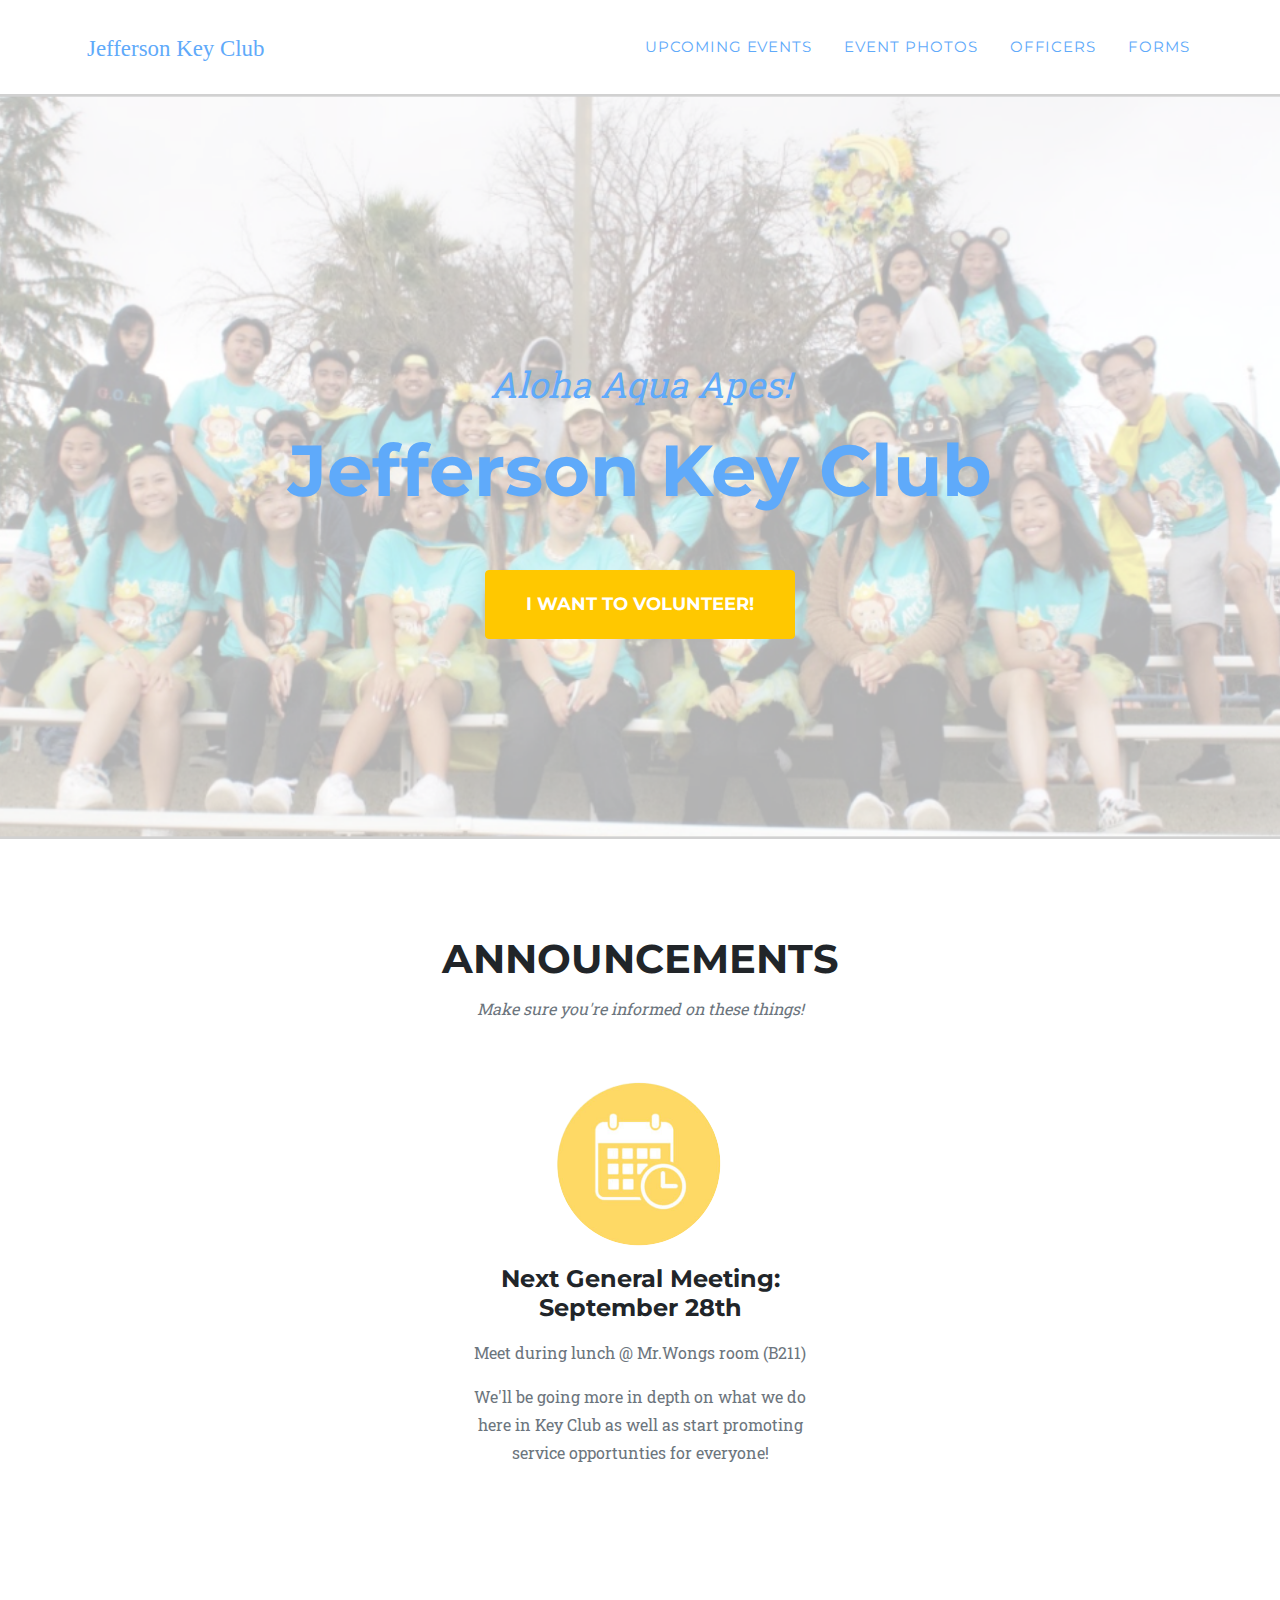
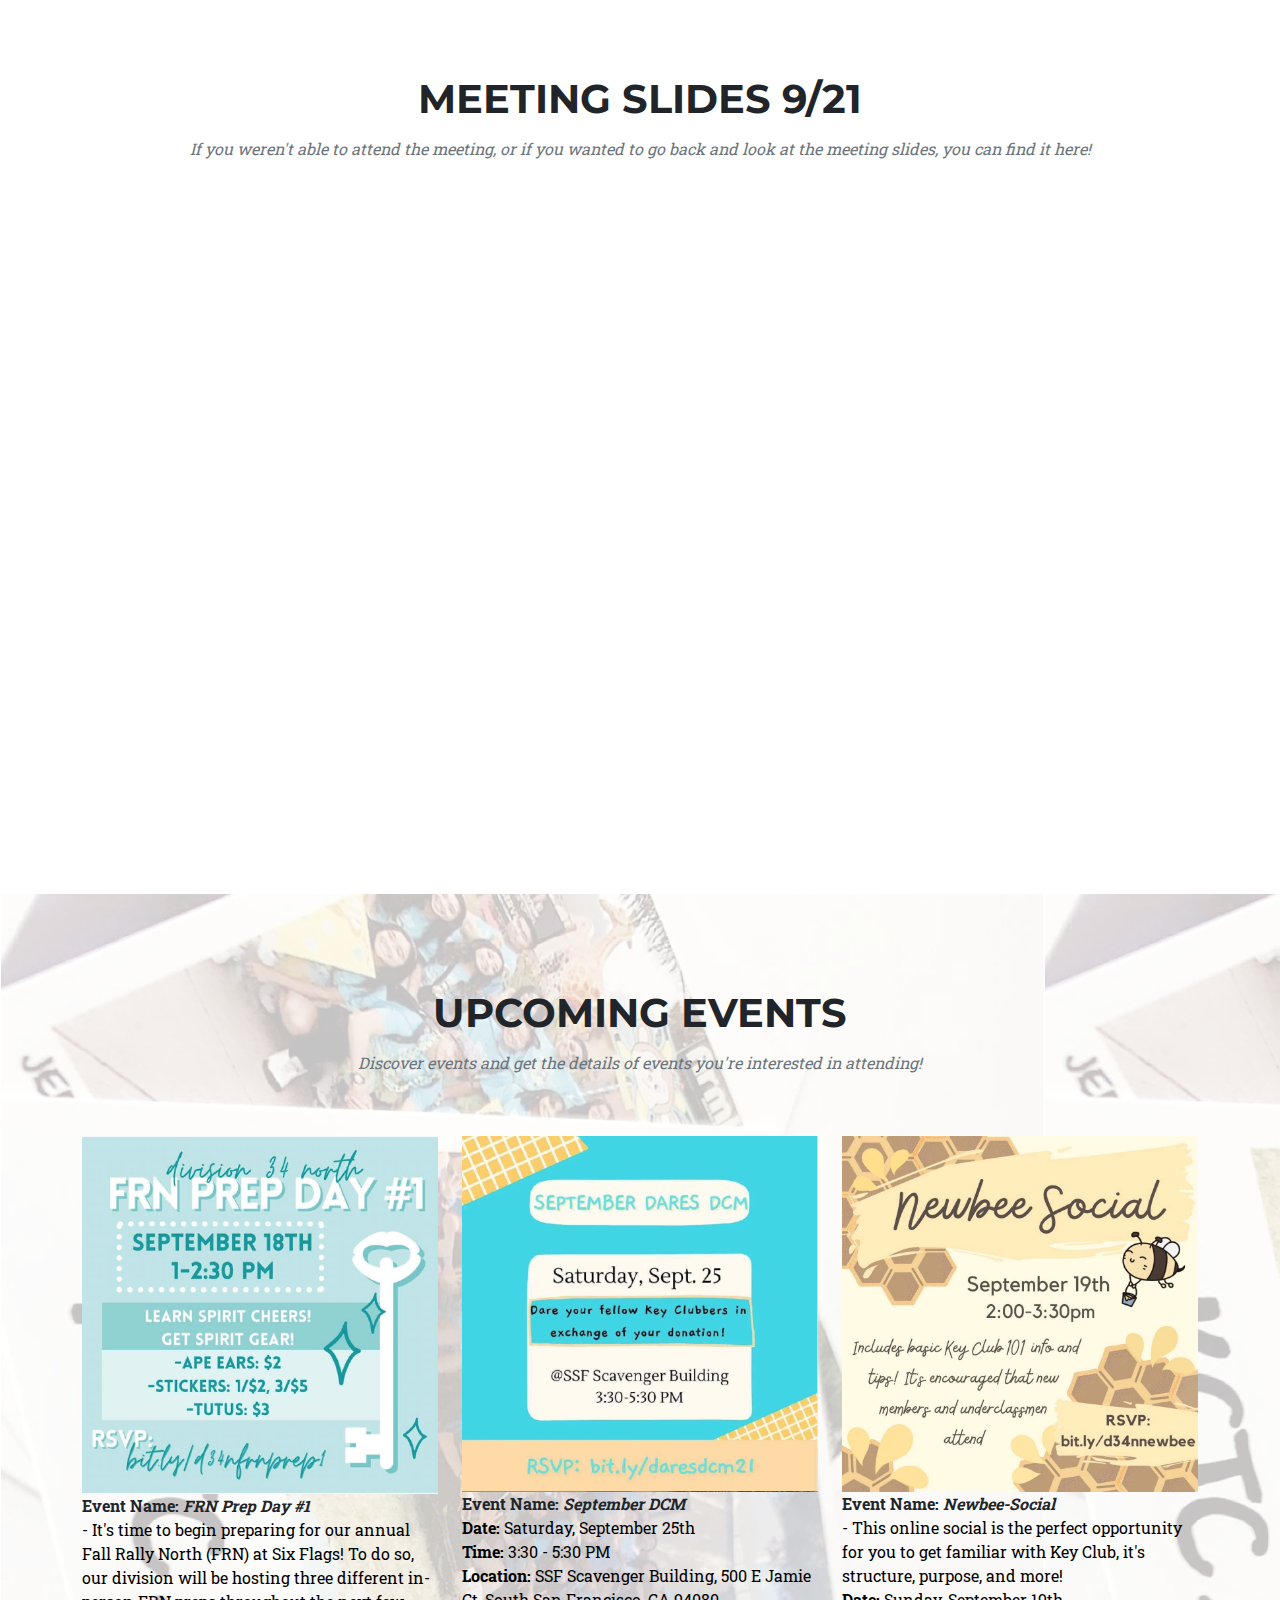
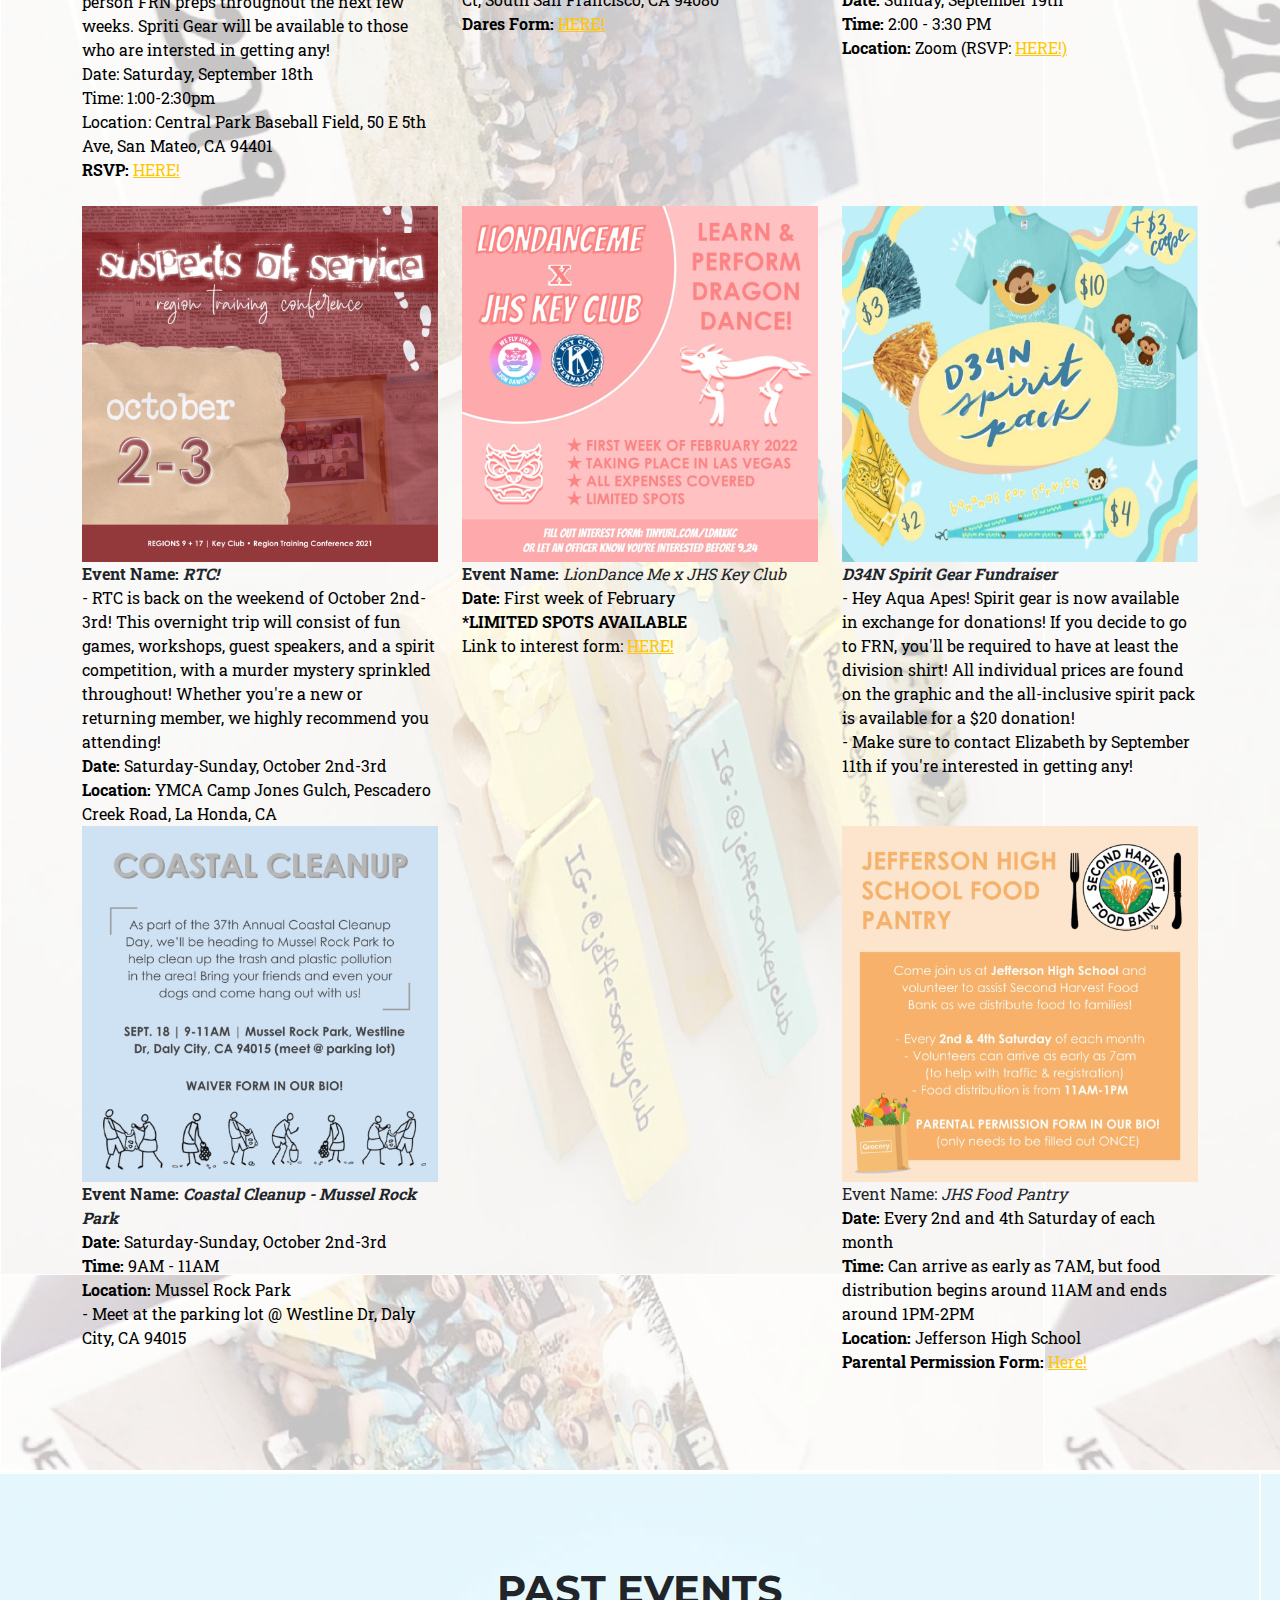
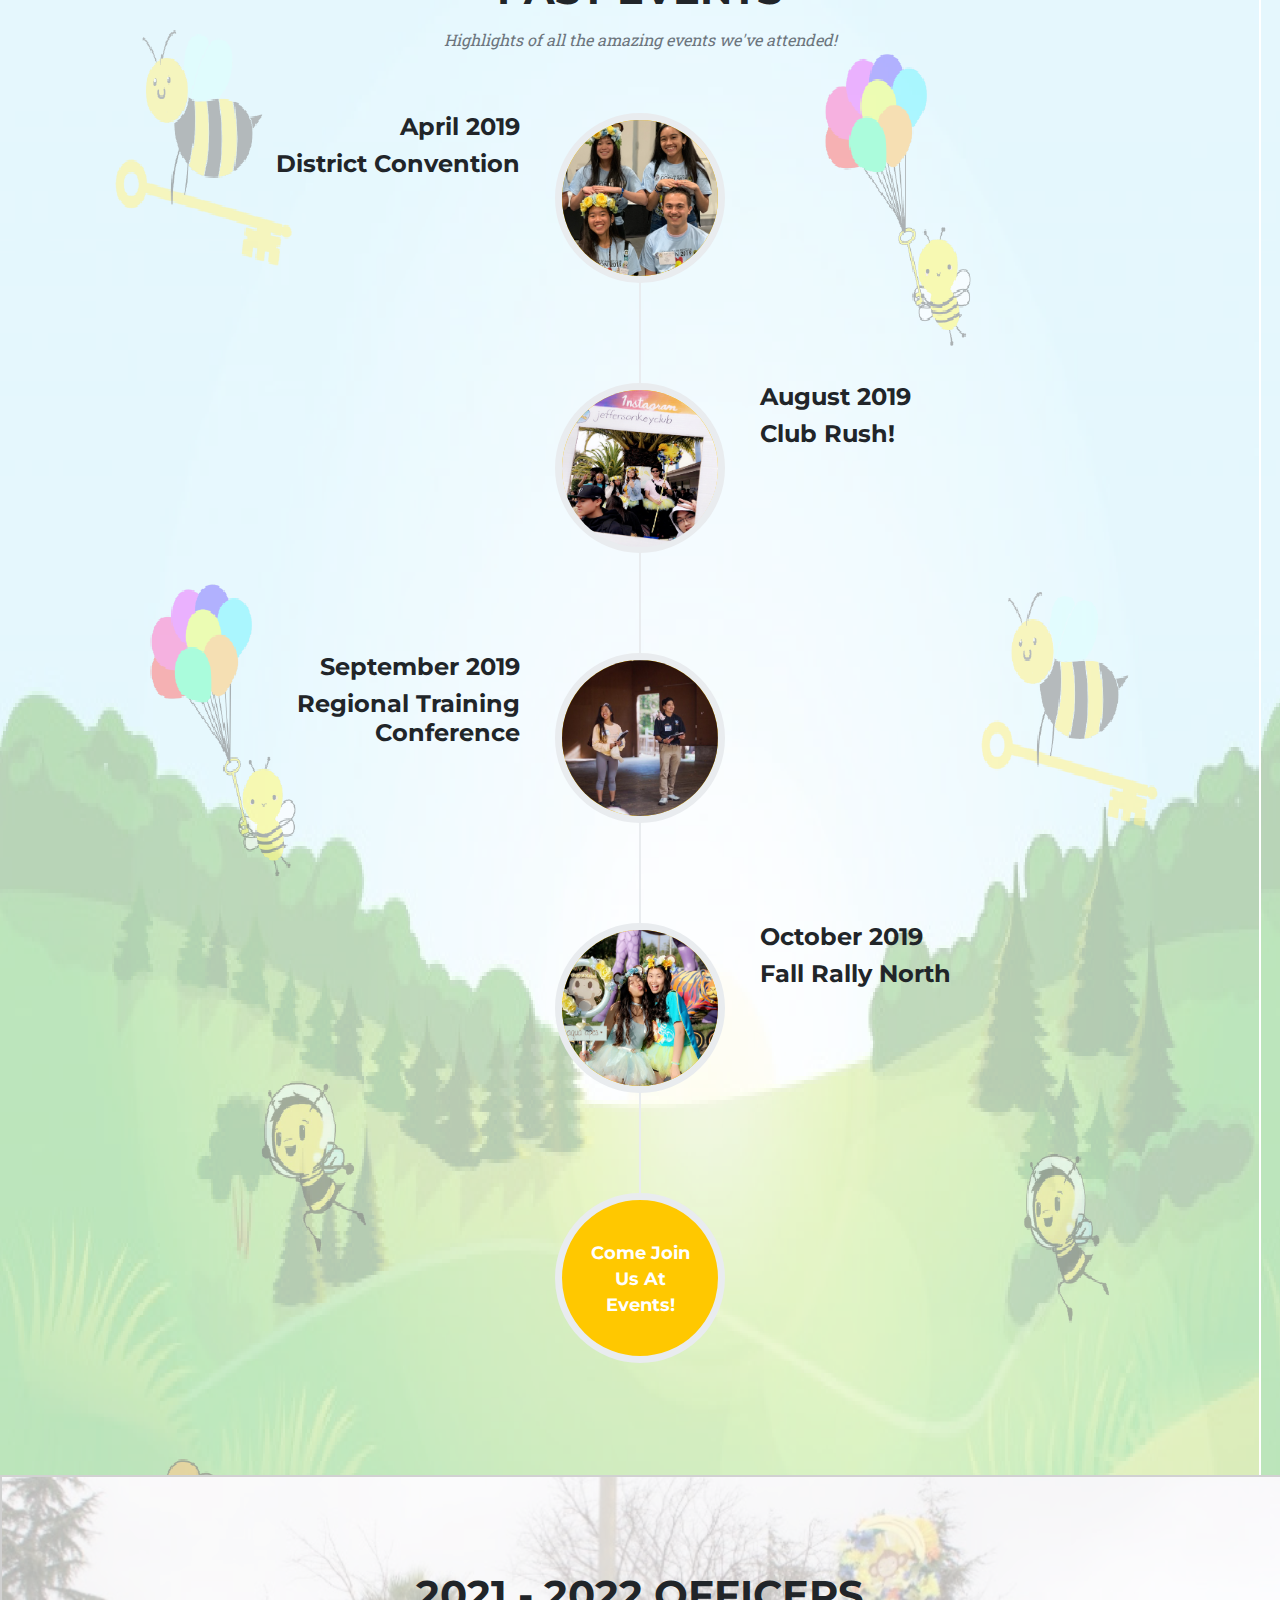
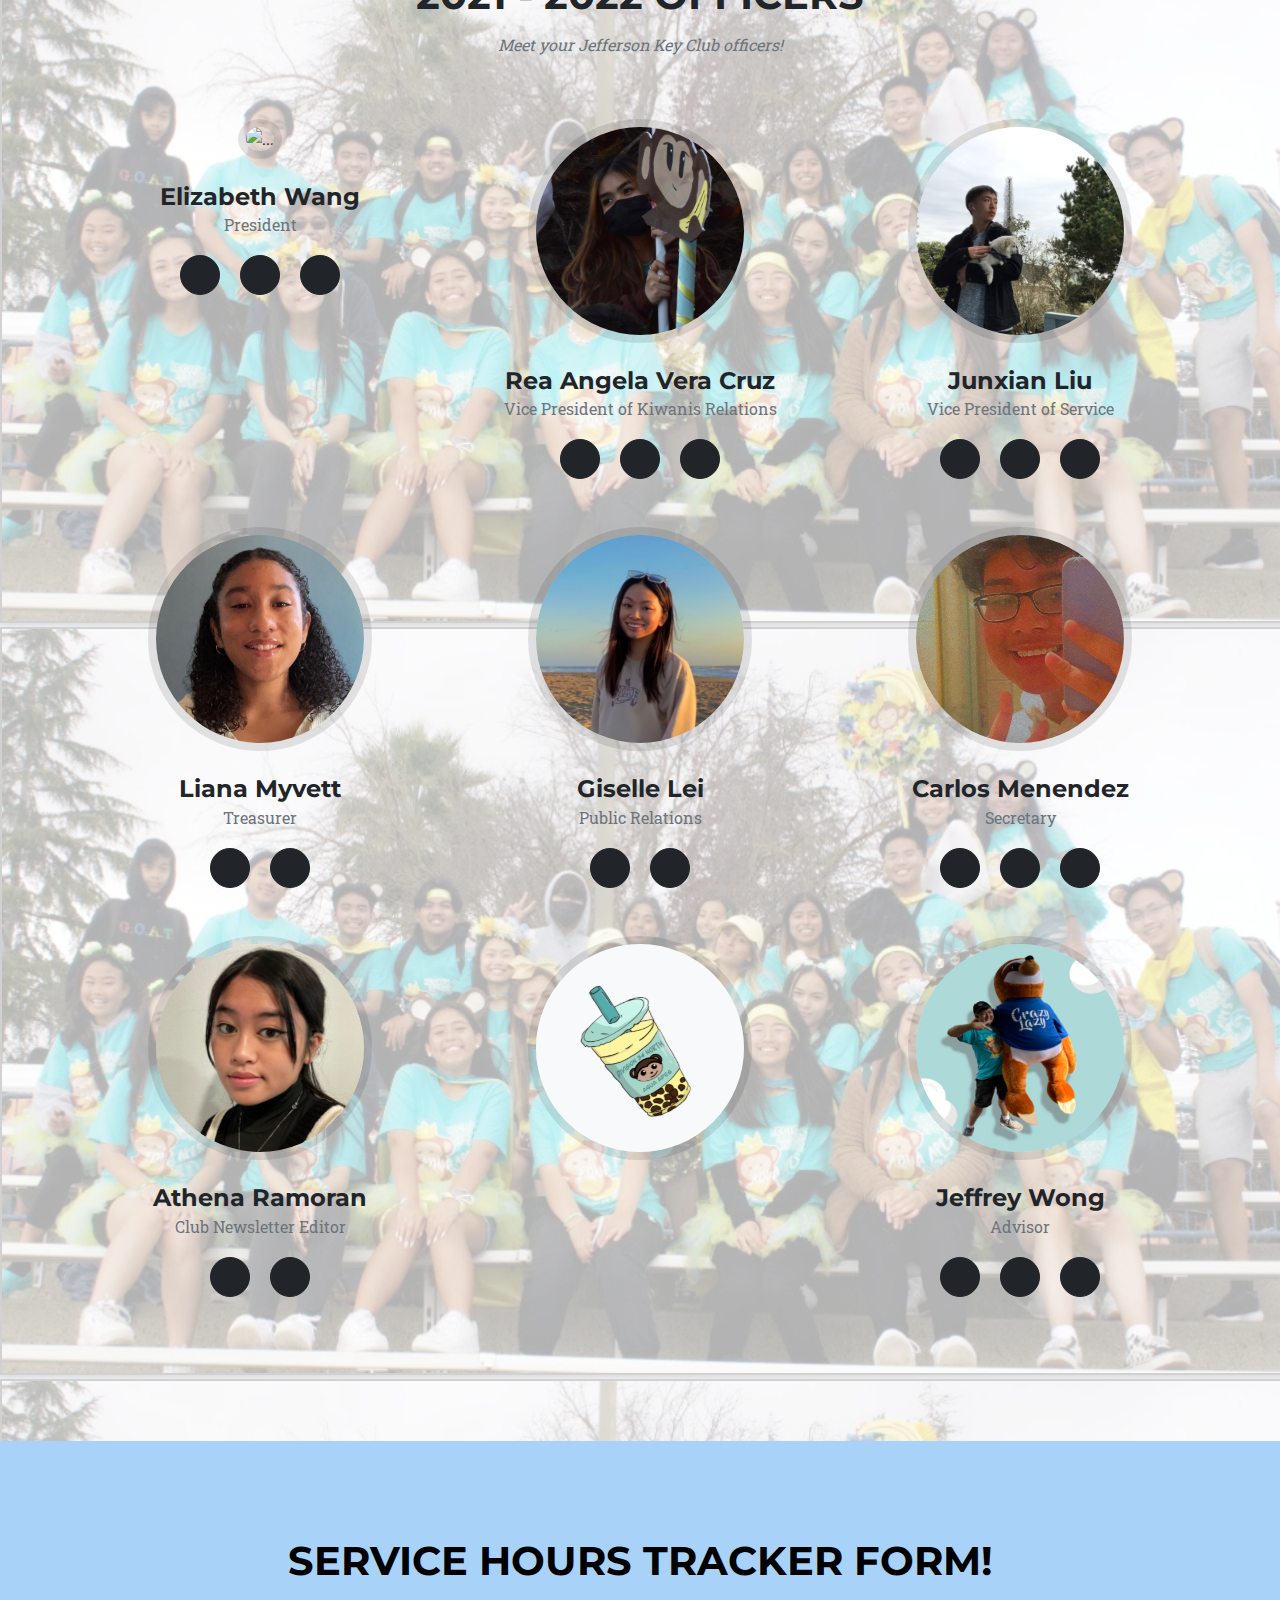
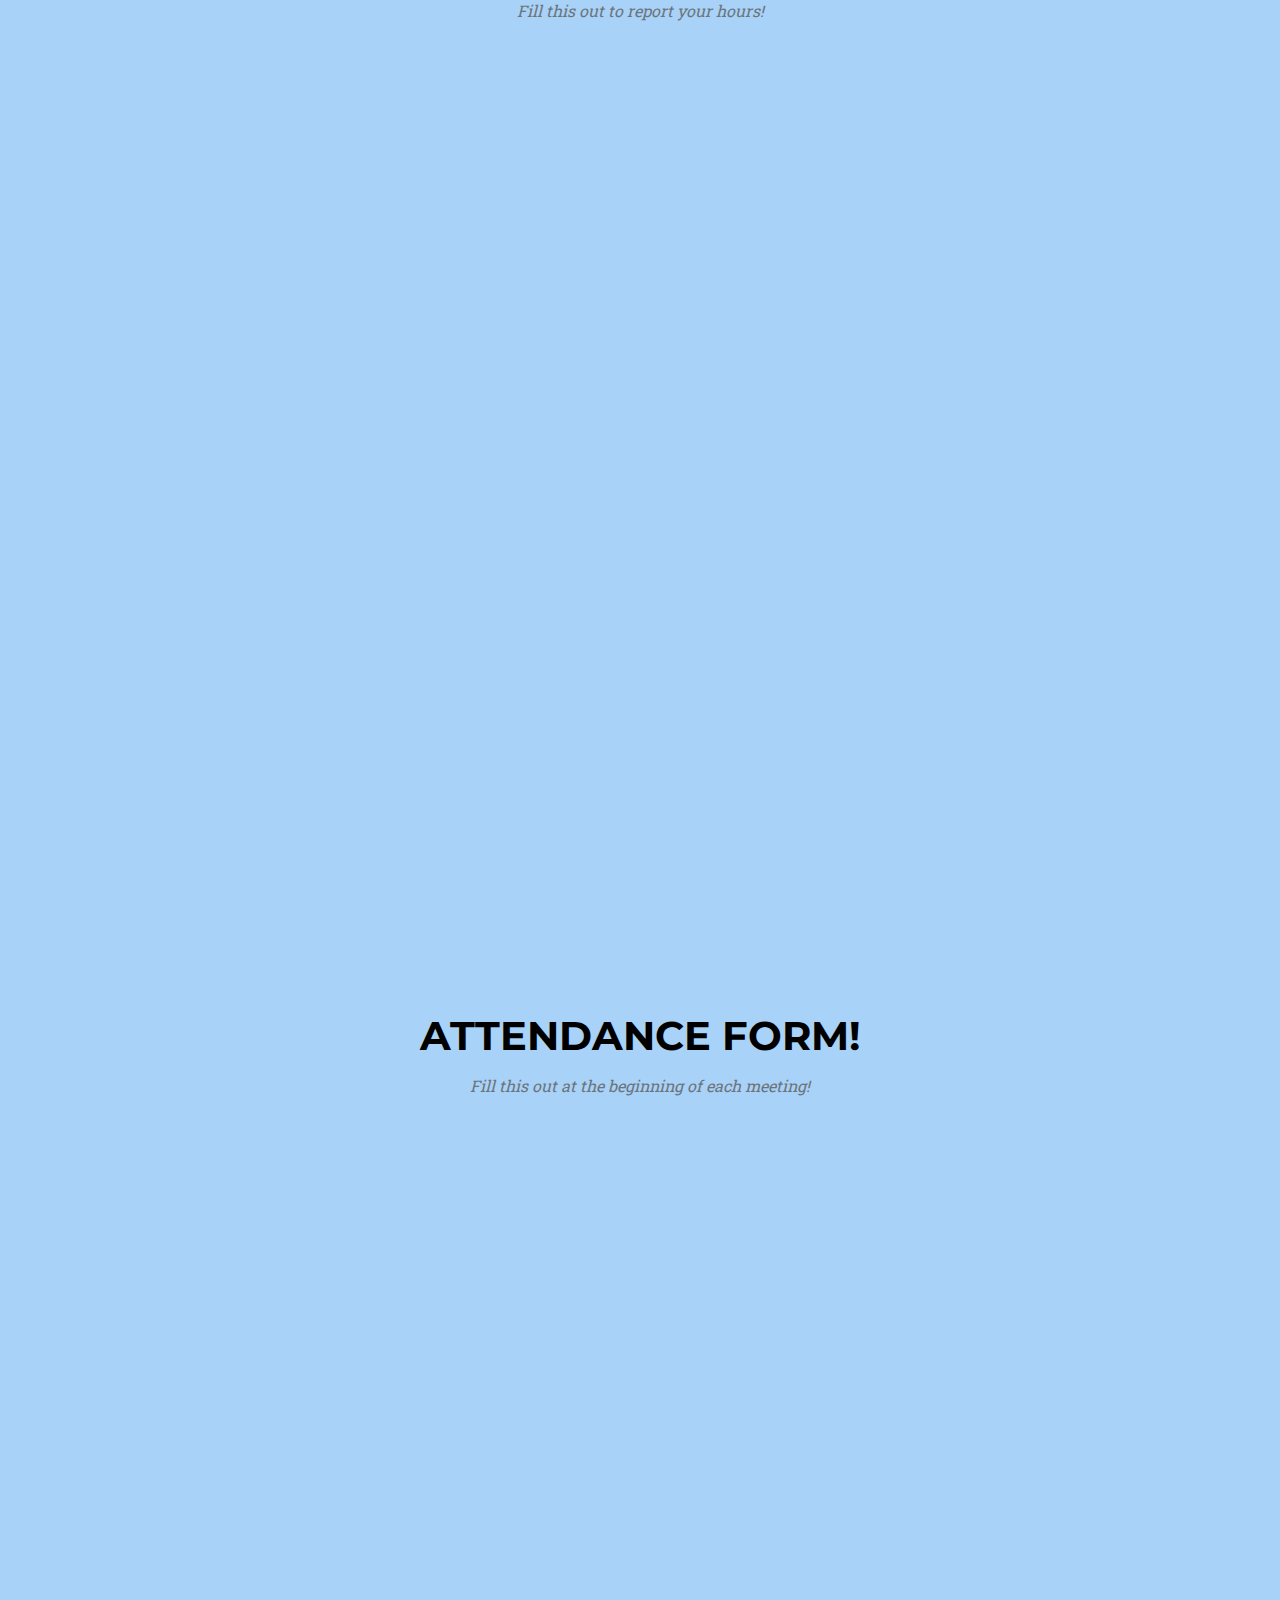
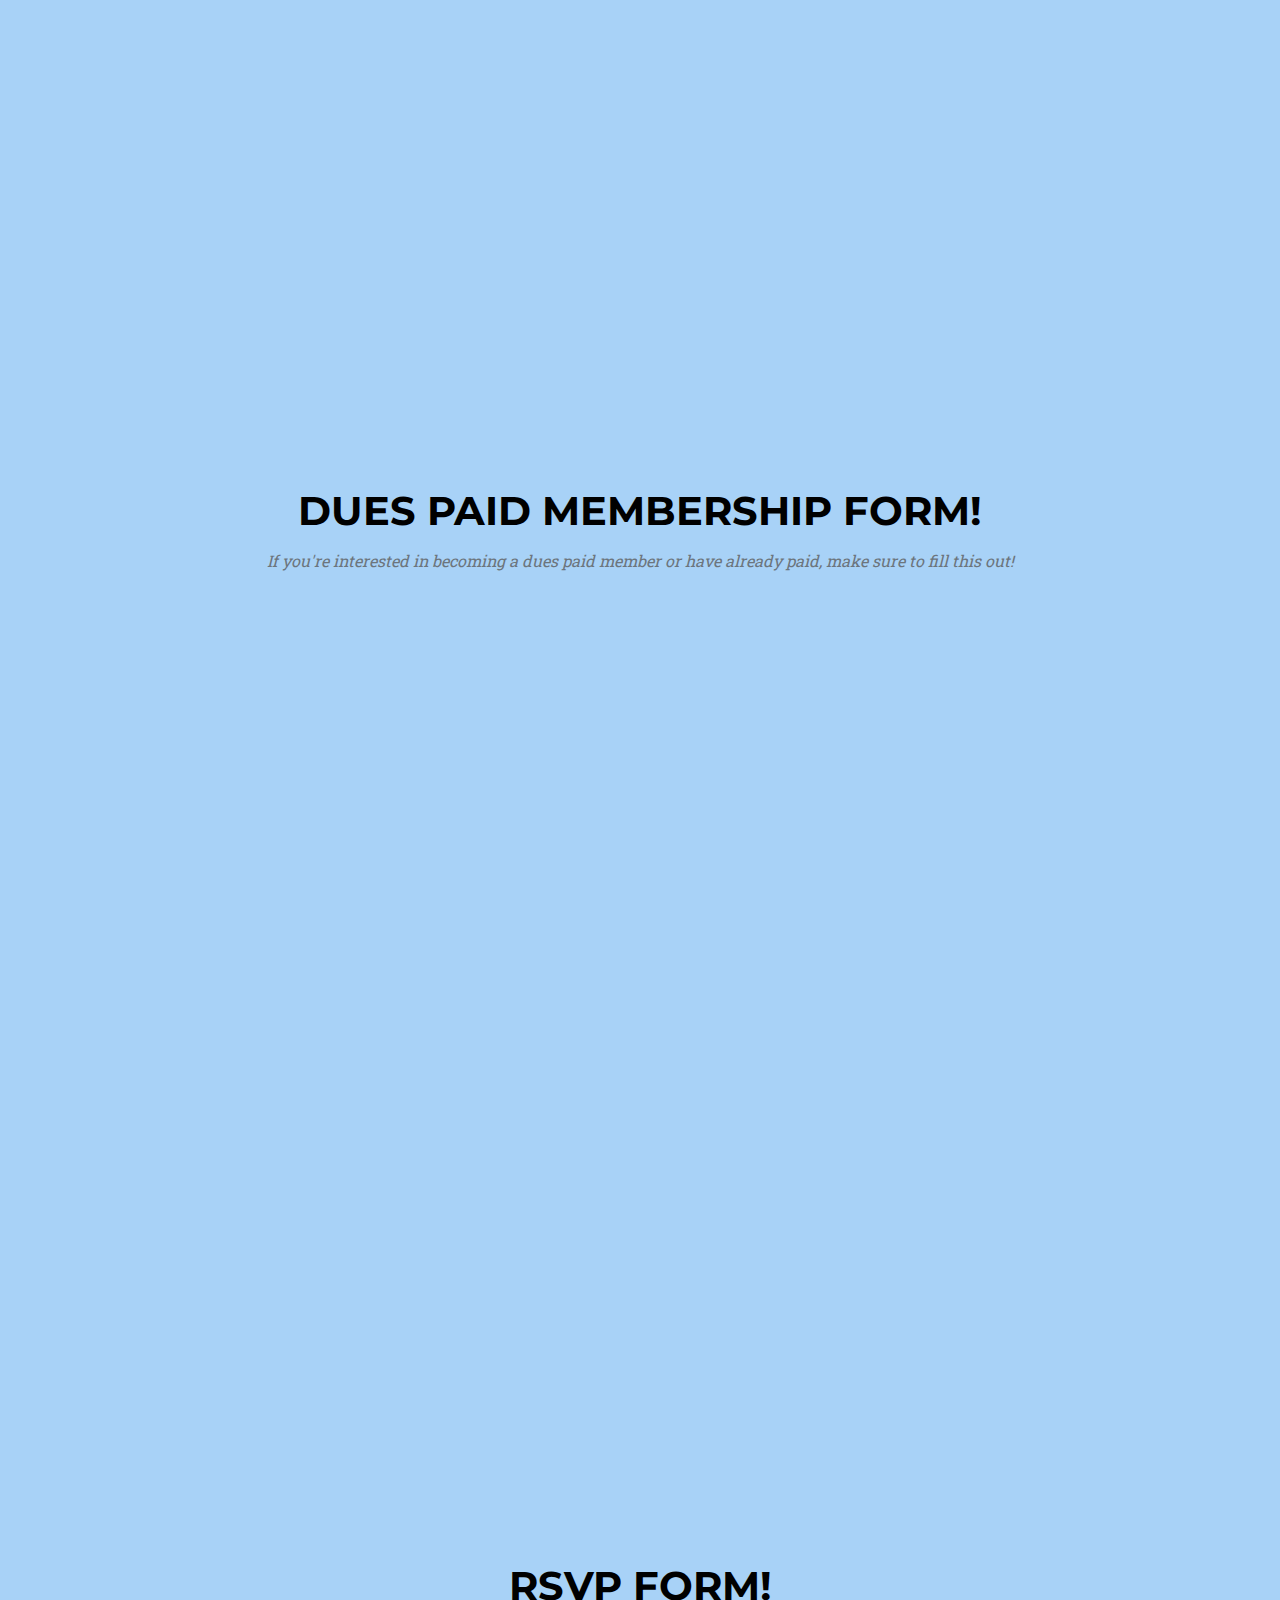
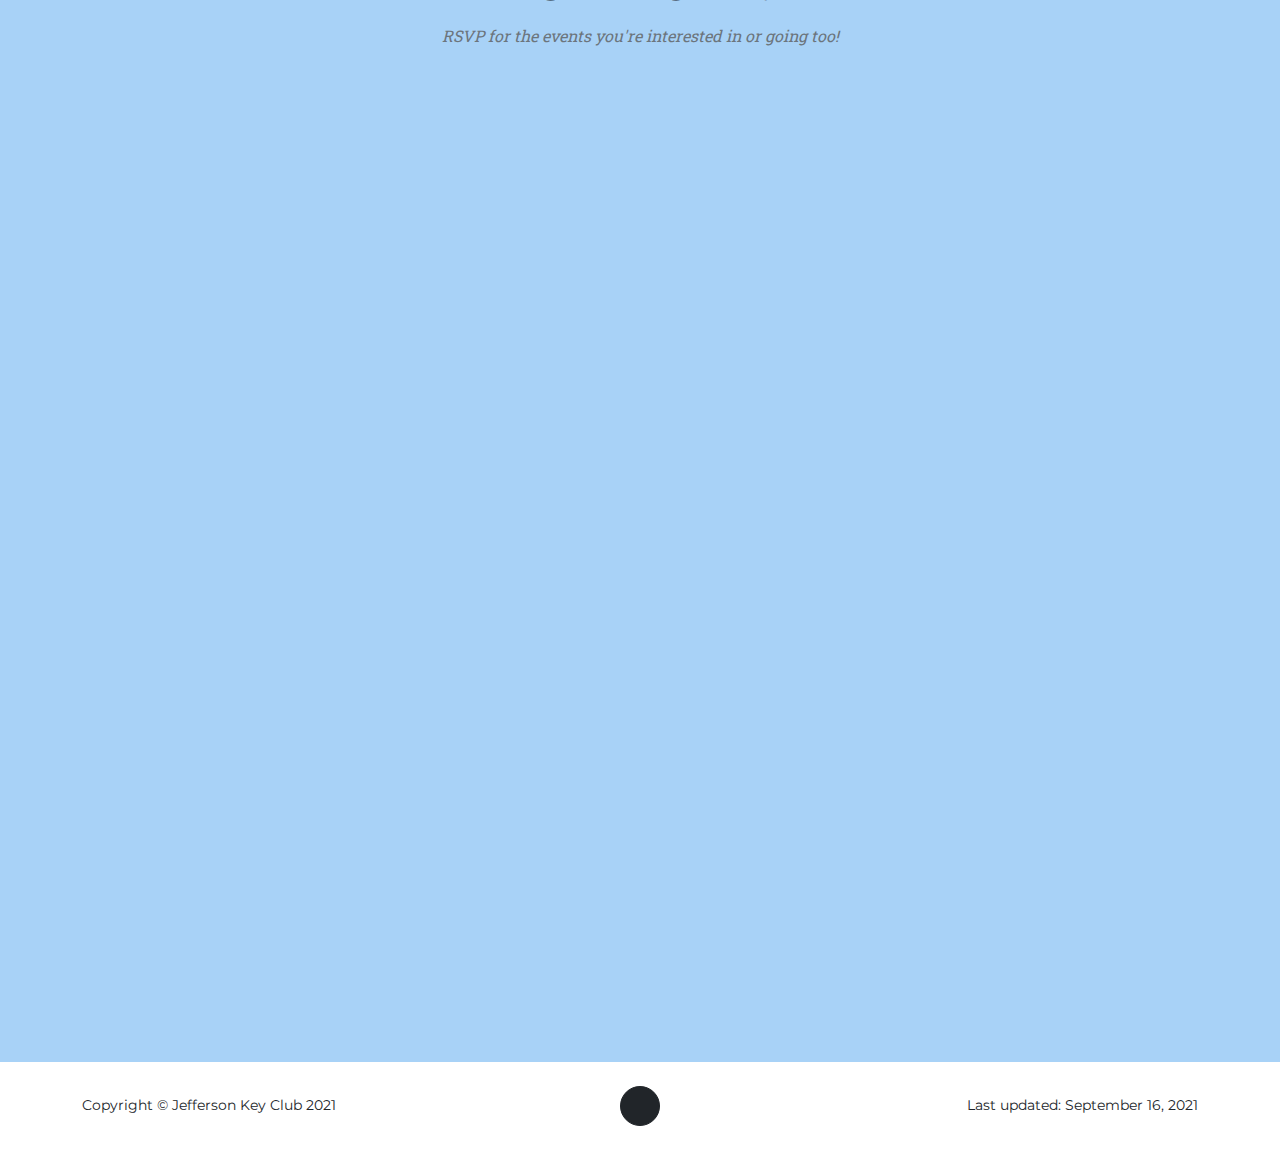
==== commit 57b56a19: "updated the entire photo gallery" ====
--- a/index.html
+++ b/index.html
@@ -52,21 +52,20 @@
                 </div>
                 <div class="row text-center">
                     <div class="col-md-4">
+                        <img src="website/filler.png">
+                        <!-- <h4 class="my-3">Next General Meeting: September 28th</h4>
+                        <p class="text-muted">Meet during lunch @ Mr.Wongs room (B211)</p> -->
+                    </div>
+                    <div class="col-md-4">
                         <img src="website/calender.png">
-                        <h4 class="my-3">Next General Meeting: September 21st</h4>
+                        <h4 class="my-3">Next General Meeting: September 28th</h4>
                         <p class="text-muted">Meet during lunch @ Mr.Wongs room (B211)</p>
                         <p class="text-muted">We'll be going more in depth on what we do here in Key Club as well as start promoting service opportunties for everyone!</p>
                     </div>
                     <div class="col-md-4">
-                        <a href="#membership"><img src="website/reminder.png"></a>
-                        <h4 class="my-3">San Francisco Marathon Waiver Form</h4>
-                        <p class="text-muted">If you intend to attend the San Francisco Marathon event, make sure to download the waiver form and turn it in to an officer by Wednesday, 9/15</p>
-                        <p class="text-muted"><a href="website/SF-Marathon-Waiver.pdf" download="SF-Marathon-Waiver">Waiver Form!</a></p>
-                    </div>
-                    <div class="col-md-4">
-                        <img src="website/money.png">
-                        <h4 class="my-3">D34N Spirit Gear Fundraiser</h4>
-                        <p class="text-muted">If you would like to purchase spirit gear for FRN or just for yourself, make sure to notify Elizabeth by September 11th!</p>
+                        <img src="website/filler.png">
+                        <!-- <h4 class="my-3">D34N Spirit Gear Fundraiser</h4>
+                        <p class="text-muted">If you would like to purchase spirit gear for FRN or just for yourself, make sure to notify Elizabeth by September 11th!</p> -->
                     </div> 
                 </div>
             </div>
@@ -75,9 +74,9 @@
         <section class="page-section" id="google-slides">
             <div class="container">
                 <div class="text-center">
-                    <h2 class="section-heading text-uppercase">Meeting Slides 9/14</h2>
+                    <h2 class="section-heading text-uppercase">Meeting Slides 9/21</h2>
                     <h3 class="section-subheading text-muted">If you weren't able to attend the meeting, or if you wanted to go back and look at the meeting slides, you can find it here!</h3>
-                    <iframe src="https://docs.google.com/presentation/d/e/2PACX-1vRb0lhzk-cC0pelx70WJVn17kUQvKJw9CP7cKA0bOHwXZV_V23BO4eCovhHCkwzt59RcUhIdabU18ay/embed?start=true&loop=false&delayms=3000" frameborder="0" width="960" height="569" allowfullscreen="true" mozallowfullscreen="true" webkitallowfullscreen="true"></iframe>
+                    <iframe src="https://docs.google.com/presentation/d/e/2PACX-1vQpnYypjPBGgF3qPHRlXC4aEgD9fFfF5ZIUN2G7CEcWNksNrdIz8PWCuGgzjQw2MFYvWRDQFg90x3XP/embed?start=true&loop=false&delayms=3000" frameborder="0" width="960" height="569" allowfullscreen="true" mozallowfullscreen="true" webkitallowfullscreen="true"></iframe>
                 </div>
             </div>
         </section>
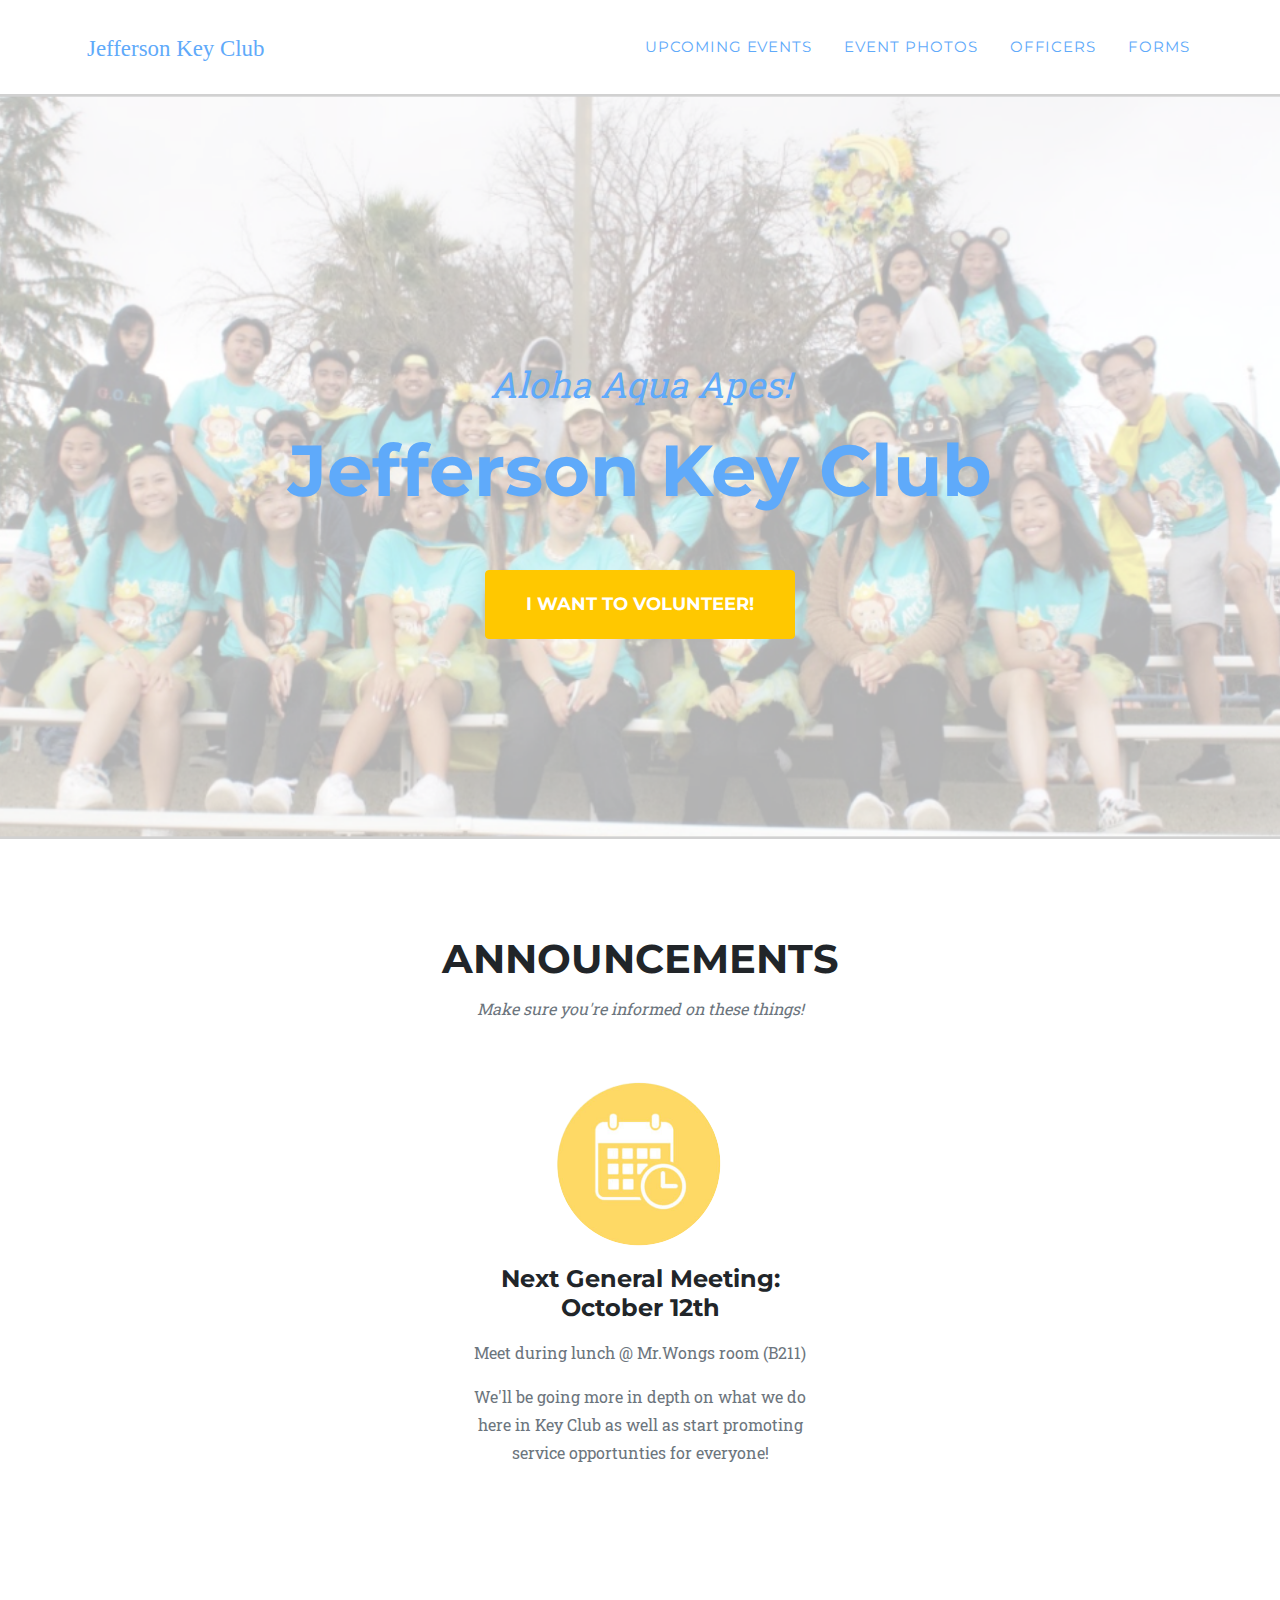
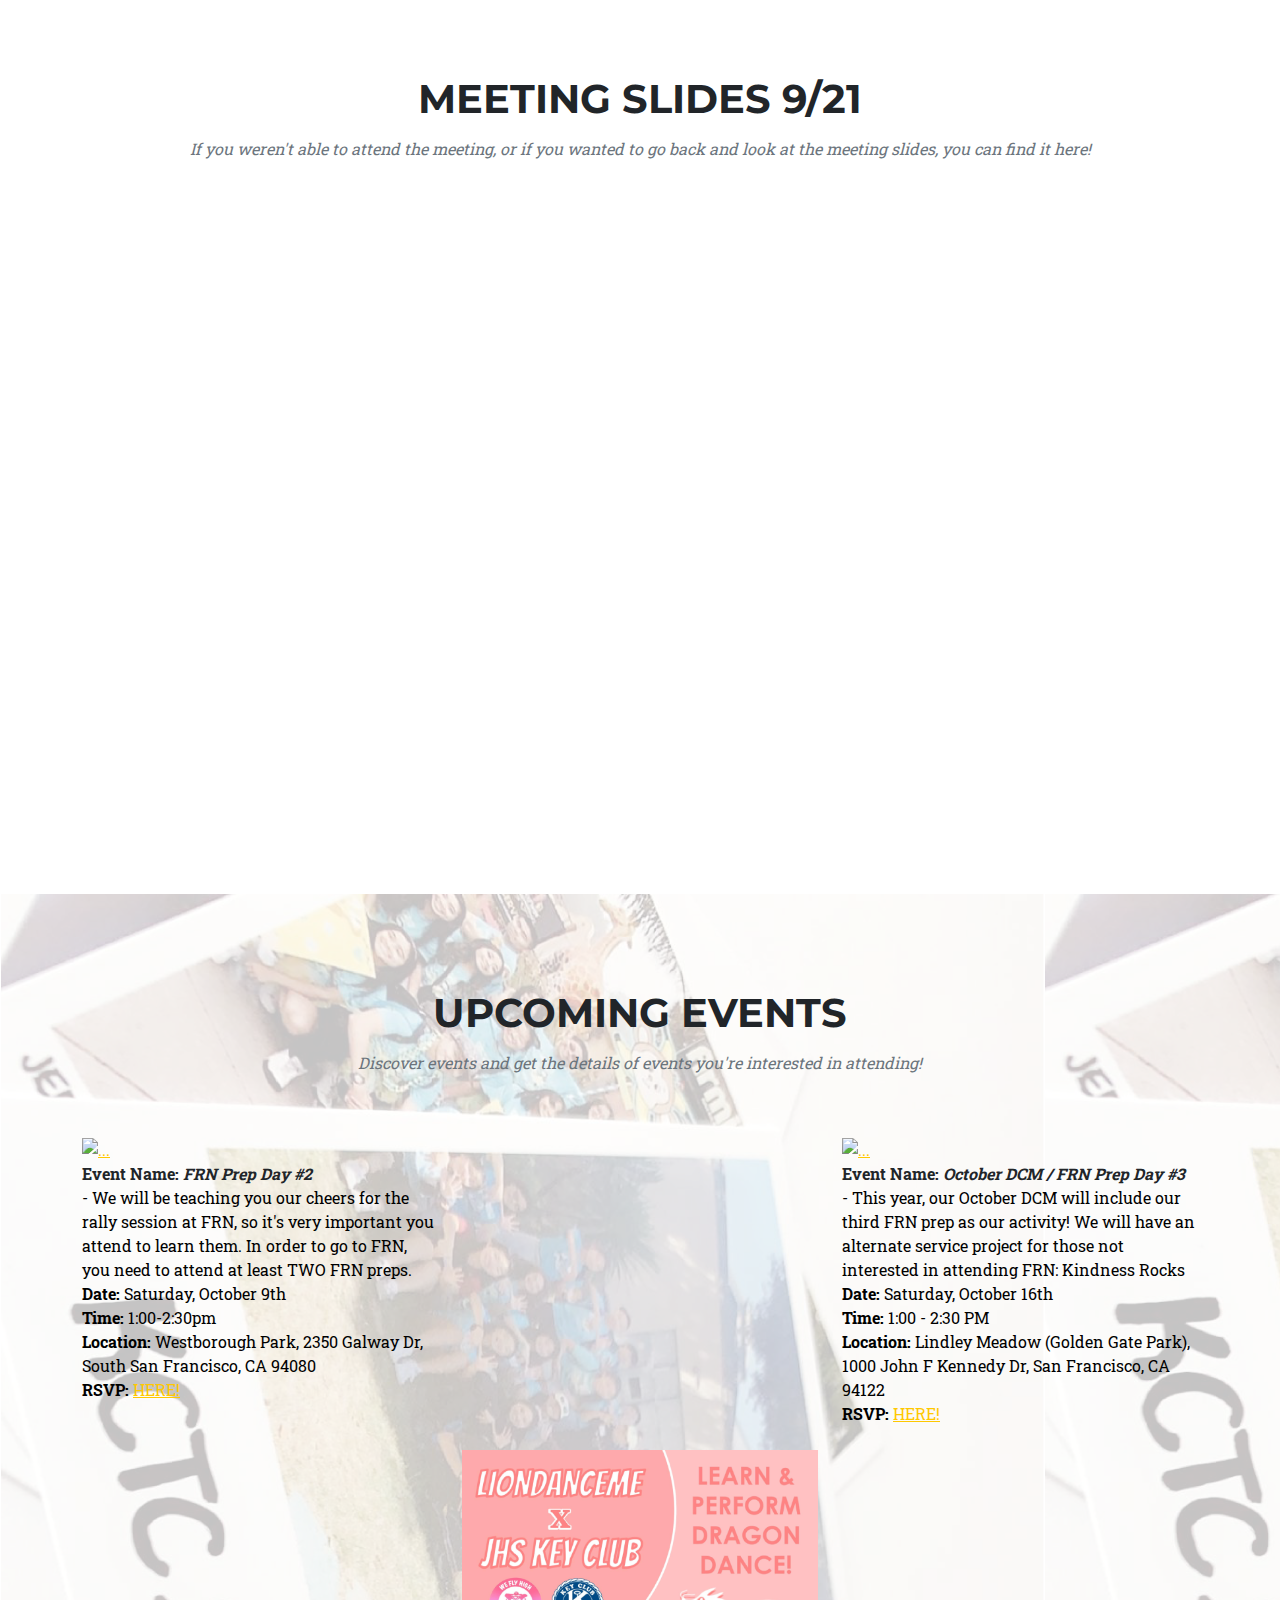
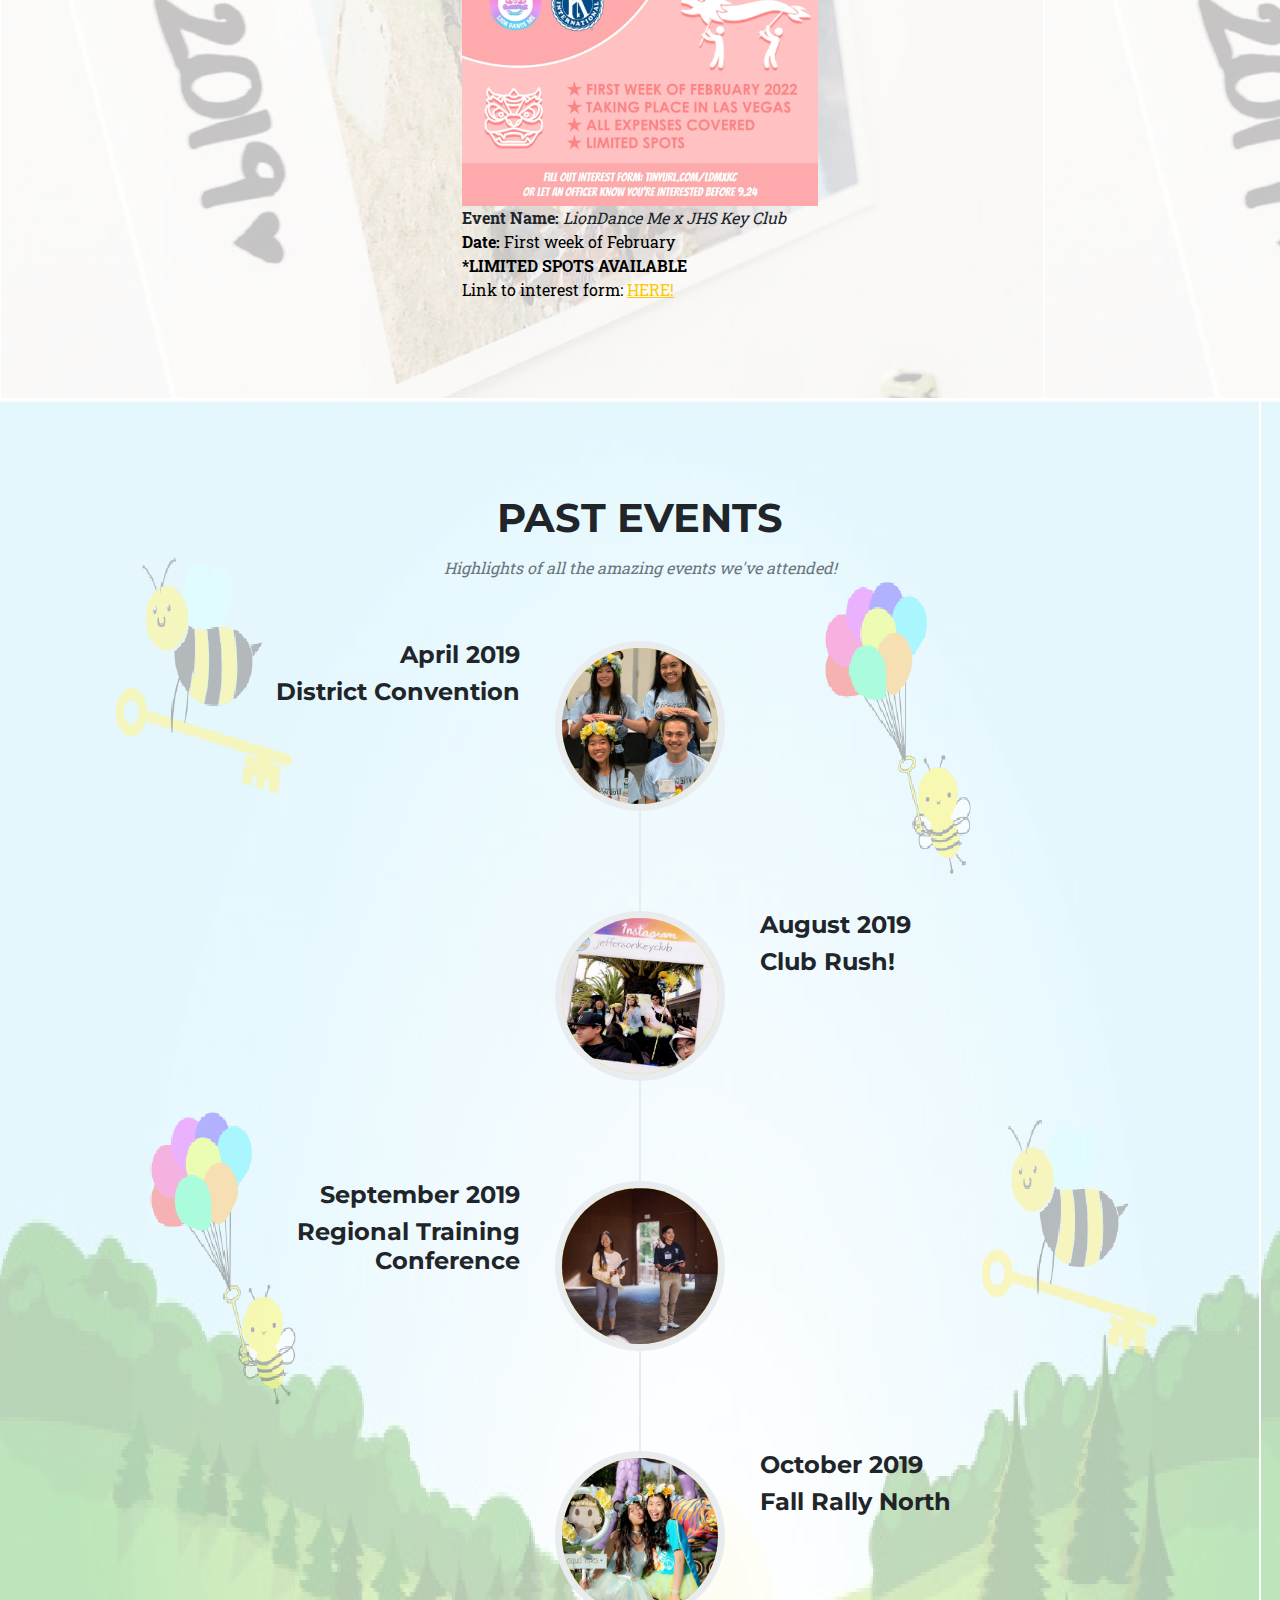
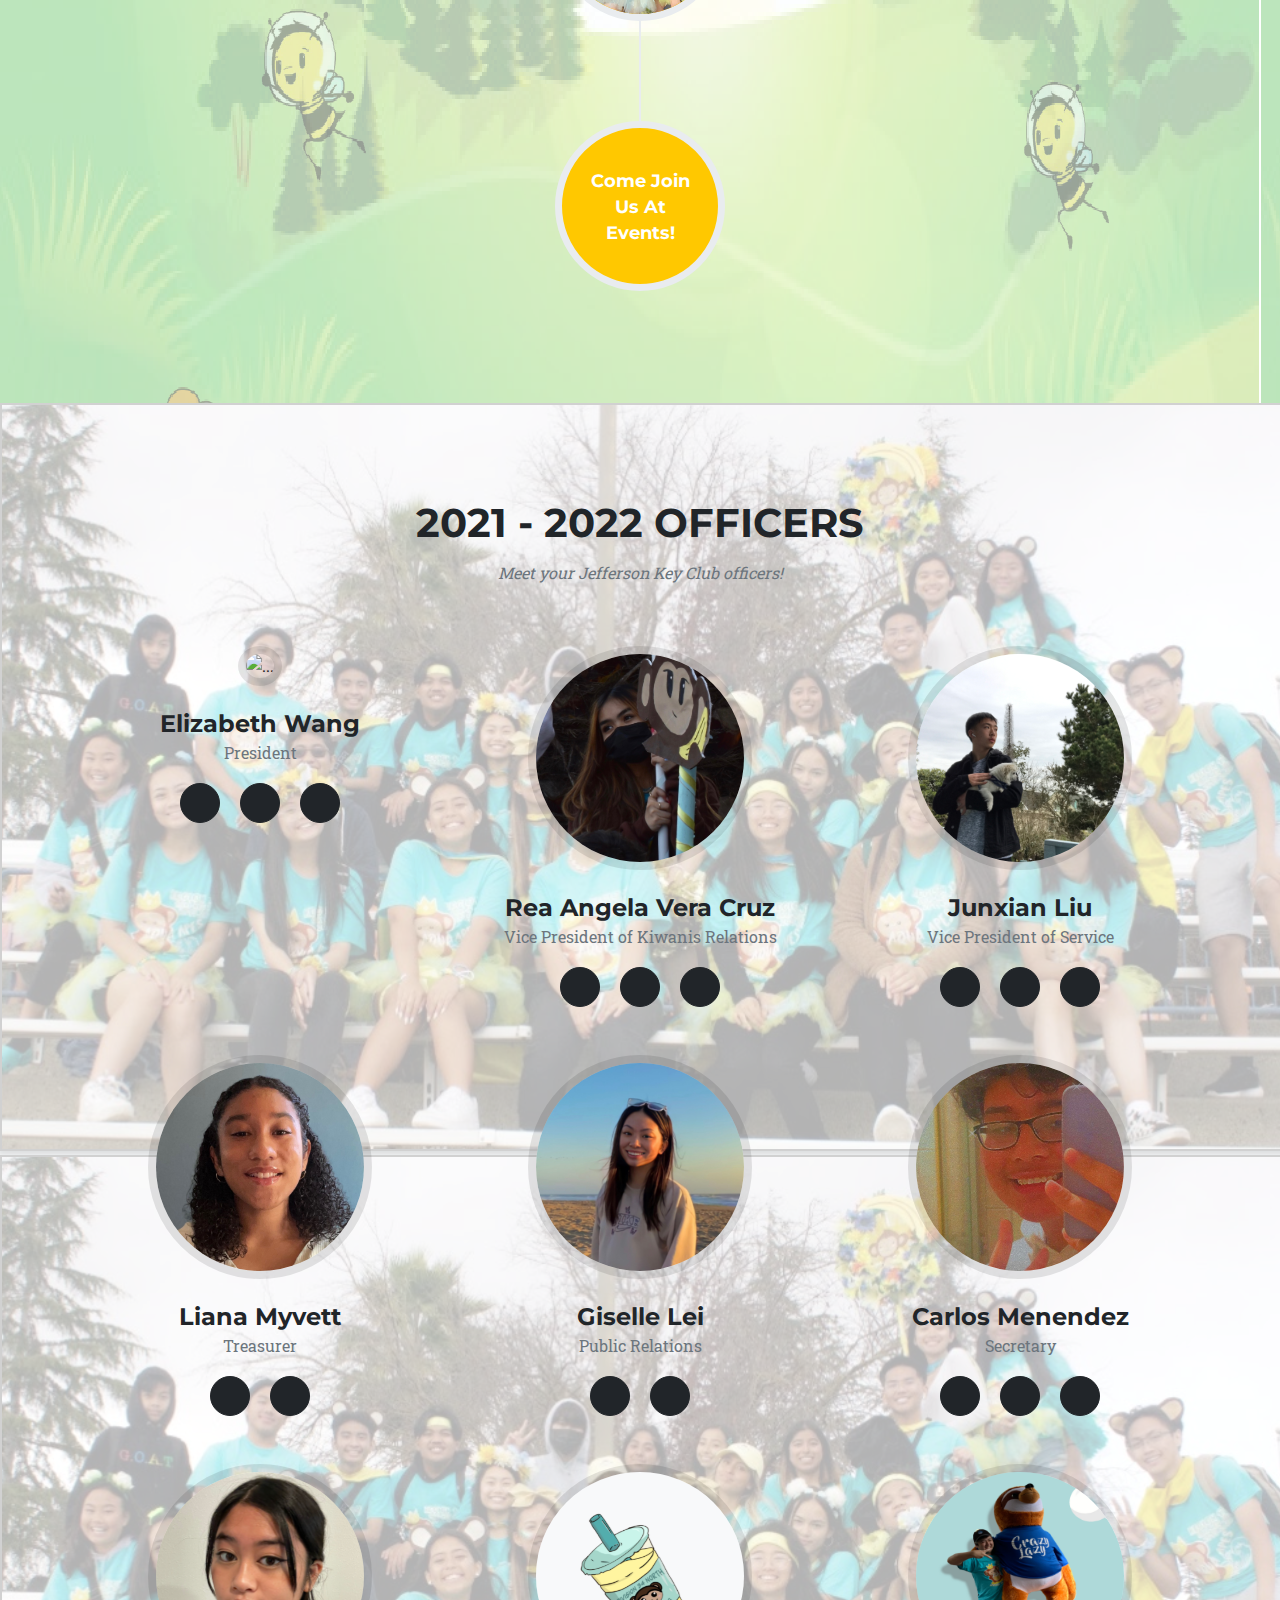
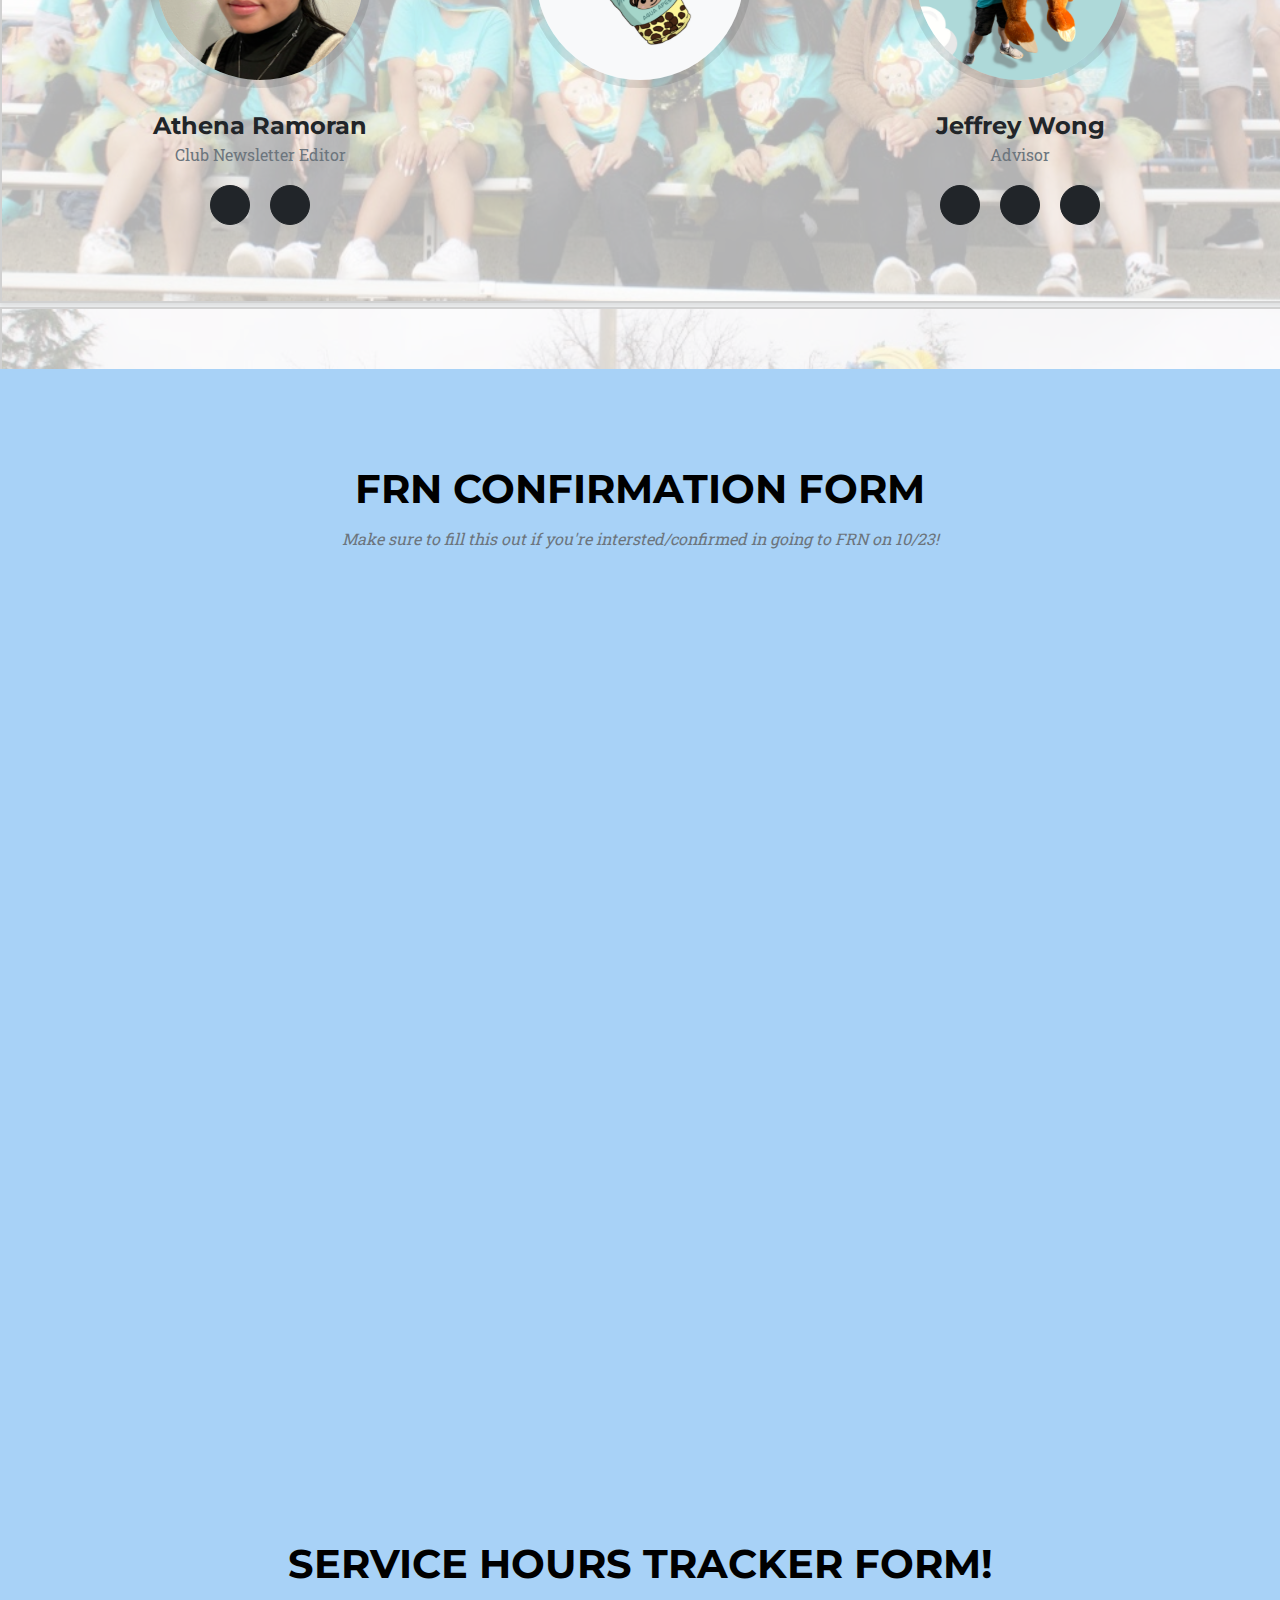
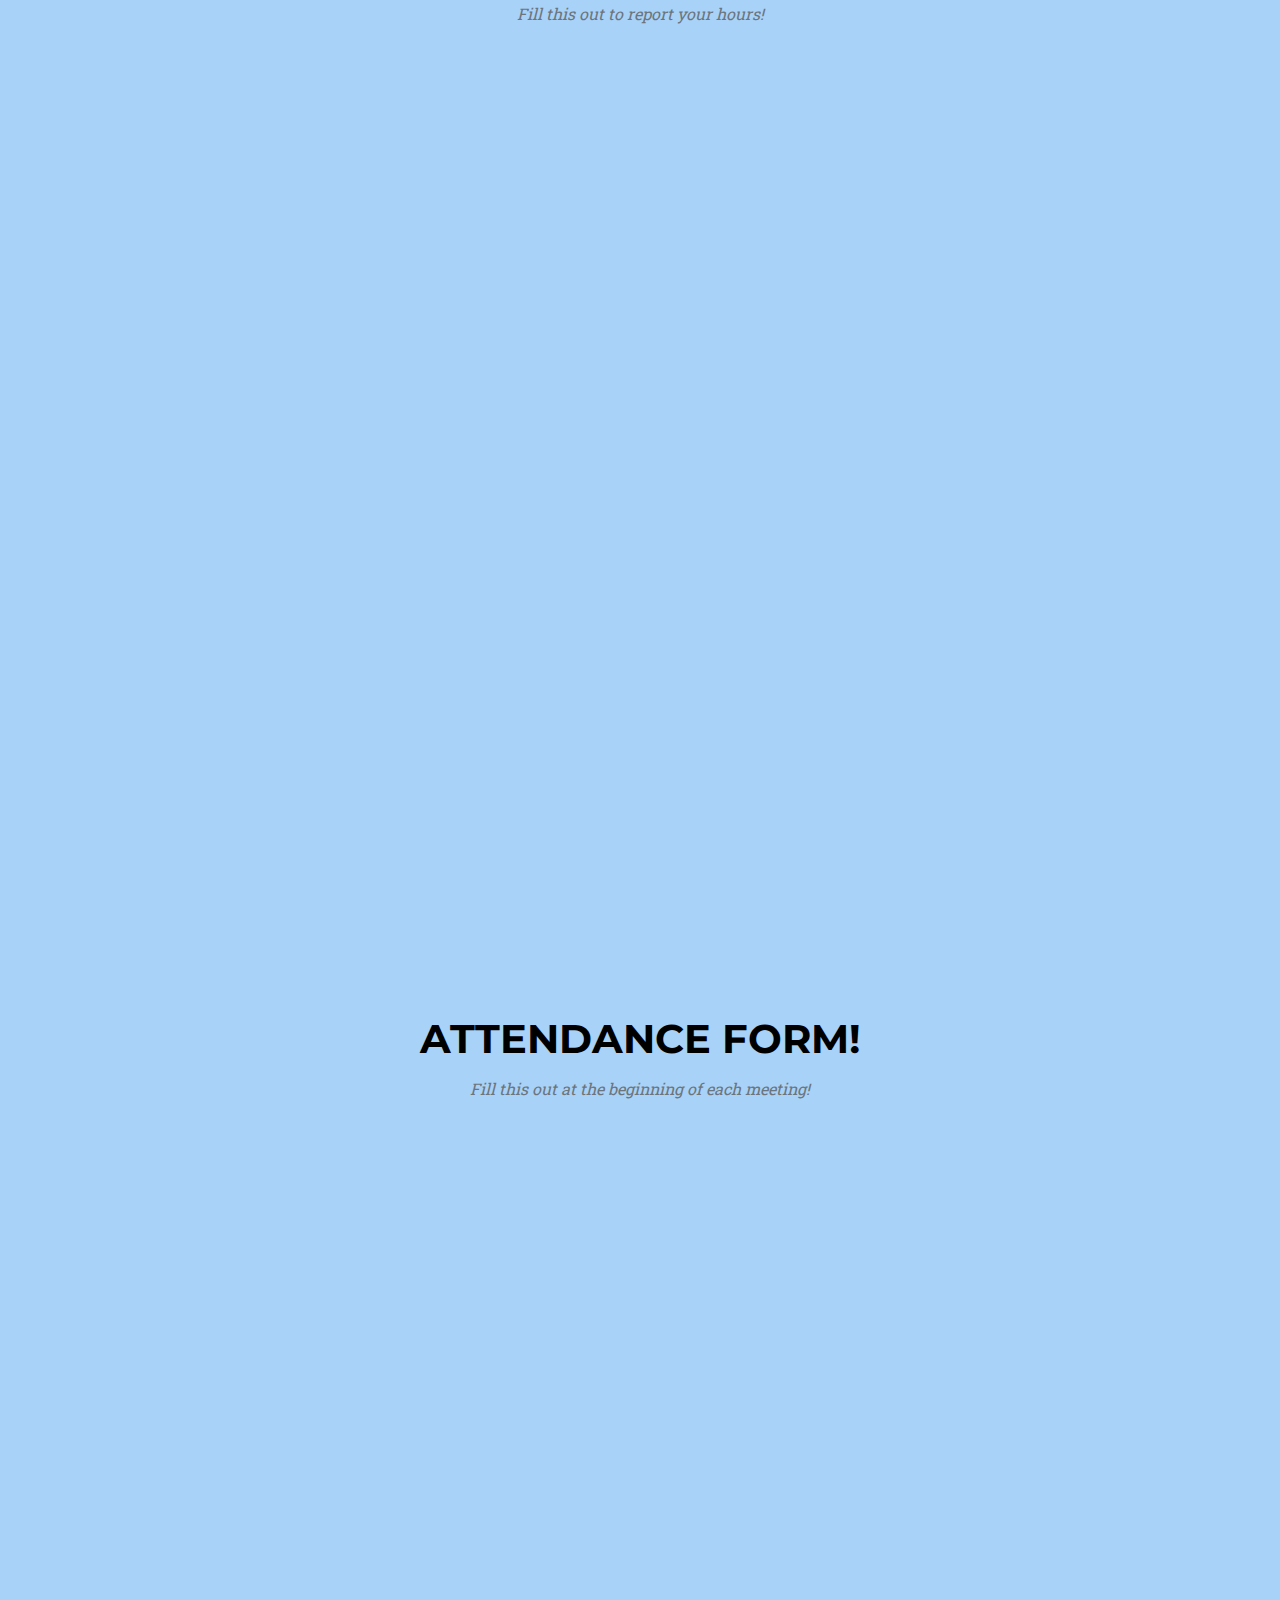
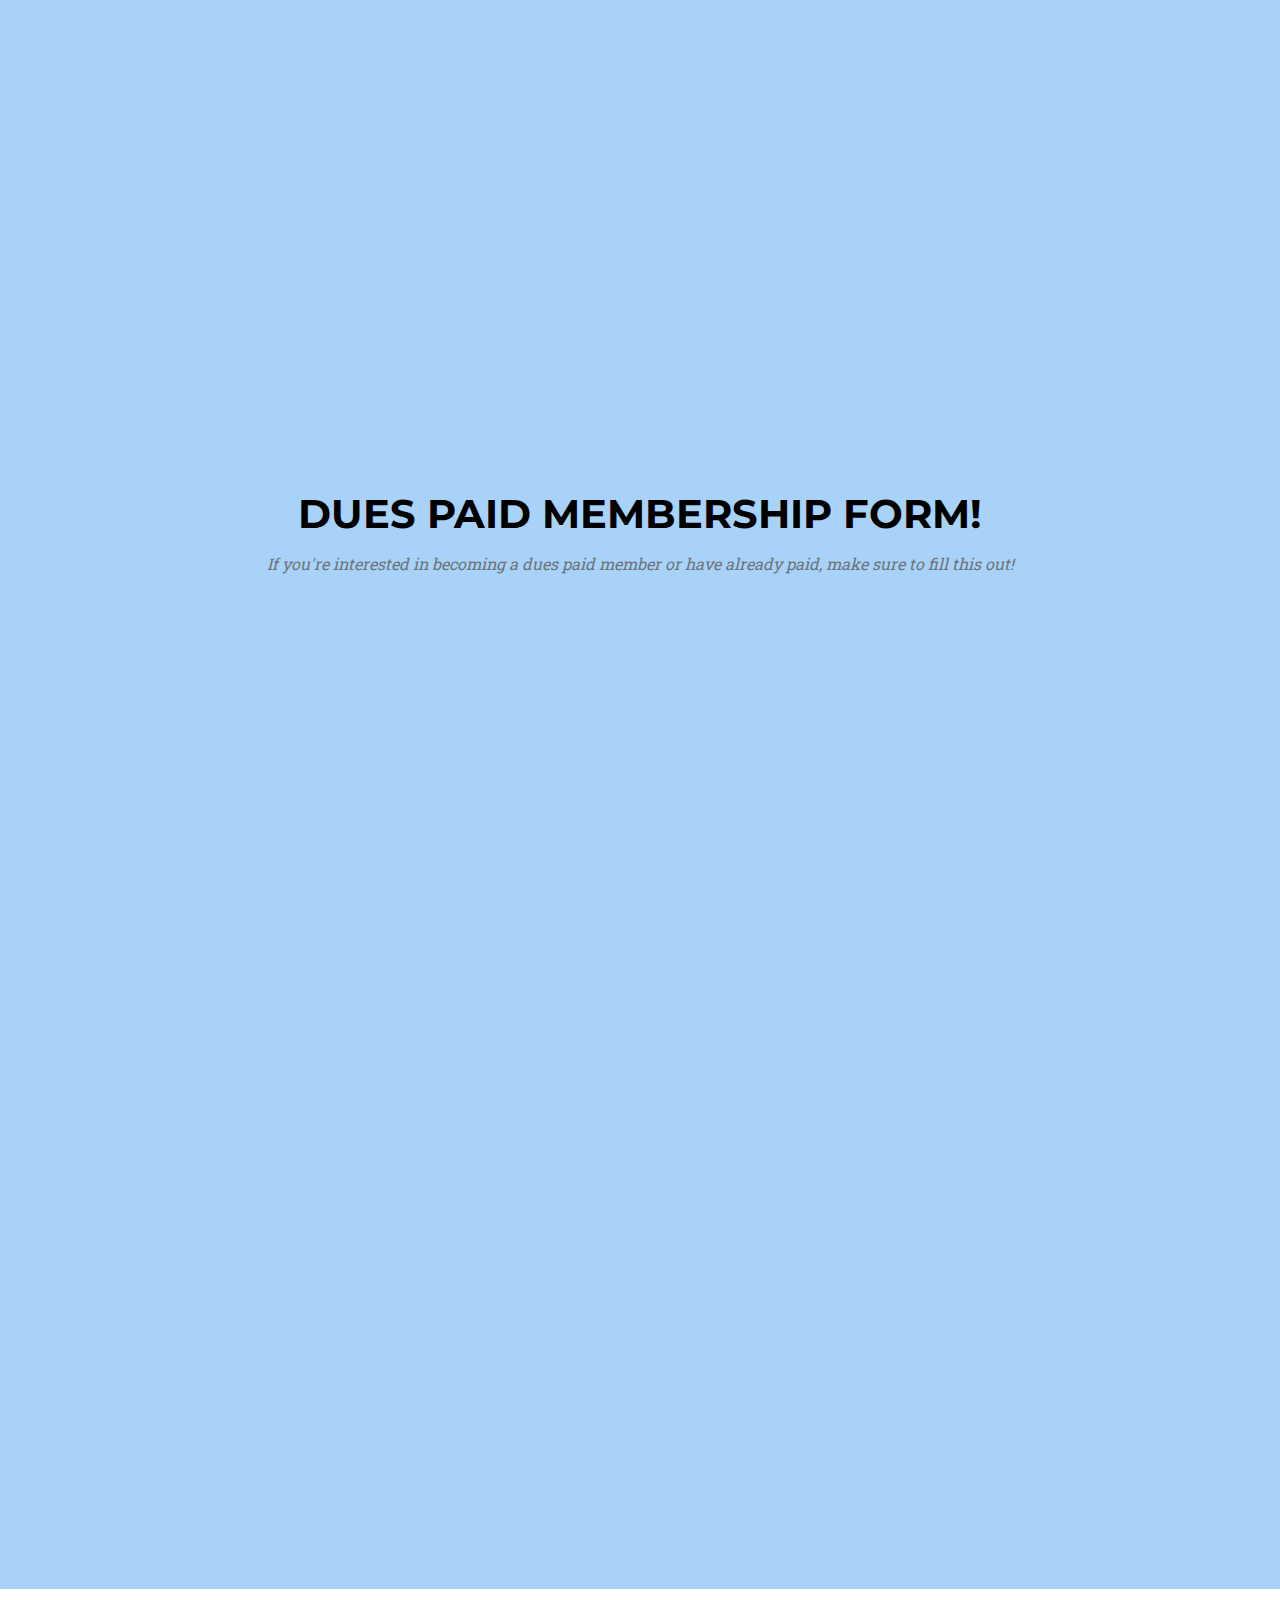
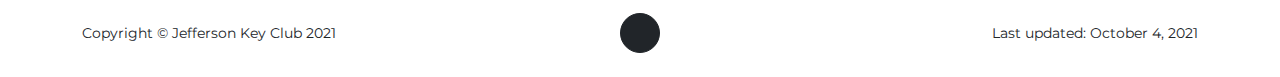
==== commit 8243d2f3: "updated the events" ====
--- a/index.html
+++ b/index.html
@@ -58,7 +58,7 @@
                     </div>
                     <div class="col-md-4">
                         <img src="website/calender.png">
-                        <h4 class="my-3">Next General Meeting: September 28th</h4>
+                        <h4 class="my-3">Next General Meeting: October 12th</h4>
                         <p class="text-muted">Meet during lunch @ Mr.Wongs room (B211)</p>
                         <p class="text-muted">We'll be going more in depth on what we do here in Key Club as well as start promoting service opportunties for everyone!</p>
                     </div>
@@ -92,15 +92,15 @@
                         <!-- Event 1-->
                         <div class="portfolio-item">
                             <a class="portfolio-link" data-bs-toggle="modal" href="#portfolioModal1">
-                                <img class="img-fluid" src="upcoming-events/frn-prep-1.png" alt="..." />
+                                <img class="img-fluid" src="upcoming-events/frn-prep-2.jpg" alt="..." />
                             </a>
                             <div class="portfolio-caption">
-                                <div class="portfolio-caption-heading"><b>Event Name: <i>FRN Prep Day #1</i></b></div>
-                                <div class="portfolio-caption-subheading text-black">- It's time to begin preparing for our annual Fall Rally North (FRN) at Six Flags! To do so, our division will be hosting three different in-person FRN preps throughout the next few weeks. Spriti Gear will be available to those who are intersted in getting any!</div>
-                                <div class="portfolio-caption-subheading text-black">Date: Saturday, September 18th<b></b></div>
-                                <div class="portfolio-caption-subheading text-black">Time: 1:00-2:30pm<b></b></div>
-                                <div class="portfolio-caption-subheading text-black">Location: Central Park Baseball Field, 50 E 5th Ave, San Mateo, CA 94401<b></b></div>
-                                <div class="portfolio-caption-subheading text-black"><b>RSVP: </b><a href="bit.ly/d34nfrnprep1">HERE!</a></div>
+                                <div class="portfolio-caption-heading"><b>Event Name: <i>FRN Prep Day #2</i></b></div>
+                                <div class="portfolio-caption-subheading text-black">- We will be teaching you our cheers for the rally session at FRN, so it's very important you attend to learn them. In order to go to FRN, you need to attend at least TWO FRN preps.</div>
+                                <div class="portfolio-caption-subheading text-black"><b>Date: </b> Saturday, October 9th</div>
+                                <div class="portfolio-caption-subheading text-black"><b>Time: </b> 1:00-2:30pm</div>
+                                <div class="portfolio-caption-subheading text-black"><b>Location: </b> Westborough Park, 2350 Galway Dr, South San Francisco, CA 94080</div>
+                                <div class="portfolio-caption-subheading text-black"><b>RSVP: </b><a href="http://bit.ly/frnprep2">HERE!</a></div>
                             </div>
                         </div>
                     </div>
@@ -108,29 +108,30 @@
                         <!-- Event 2-->
                         <div class="portfolio-item">
                             <a class="portfolio-link" data-bs-toggle="modal" href="#portfolioModal2">
-                                <img class="img-fluid" src="upcoming-events/september-dcm.png" alt="..." />
-                            </a>
+                                <img class="img-fluid" src="website/filler.png" alt="..." />
+                            </a> <!--
                             <div class="portfolio-caption">
                                 <div class="portfolio-caption-heading"><b>Event Name: <i>September DCM</i></b></div>
                                 <div class="portfolio-caption-subheading text-black"><b>Date: </b>Saturday, September 25th</div>
                                 <div class="portfolio-caption-subheading text-black"><b>Time: </b>3:30 - 5:30 PM</div>
                                 <div class="portfolio-caption-subheading text-black"><b>Location: </b>SSF Scavenger Building, 500 E Jamie Ct, South San Francisco, CA 94080</div>
                                 <div class="portfolio-caption-subheading text-black"><b>Dares Form: </b><a href="bit.ly/d34ndaresdcm">HERE!</a></div>
-                            </div>
+                            </div> -->
                         </div>
                     </div>
                     <div class="col-lg-4 col-sm-6 mb-4">
                         <!-- Event 3-->
                         <div class="portfolio-item">
                             <a class="portfolio-link" data-bs-toggle="modal" href="#portfolioModal3">
-                                <img class="img-fluid" src="upcoming-events/newbee-social.JPG" alt="..." />
+                                <img class="img-fluid" src="upcoming-events/frn-prep-3.JPG" alt="..." />
                             </a>
                             <div class="portfolio-caption">
-                                <div class="portfolio-caption-heading"><b>Event Name: <i>Newbee-Social</i></b></div>
-                                <div class="portfolio-caption-subheading text-black">- This online social is the perfect opportunity for you to get familiar with Key Club, it's structure, purpose, and more!</div>
-                                <div class="portfolio-caption-subheading text-black"><b>Date: </b> Sunday, September 19th</div>
-                                <div class="portfolio-caption-subheading text-black"><b>Time: </b>2:00 - 3:30 PM</div>
-                                <div class="portfolio-caption-subheading text-black"><b>Location: </b>Zoom (RSVP: <a href="http://bit.ly/d34nnewbee">HERE!)</a></div>
+                                <div class="portfolio-caption-heading"><b>Event Name: <i>October DCM / FRN Prep Day #3</i></b></div>
+                                <div class="portfolio-caption-subheading text-black">- This year, our October DCM will include our third FRN prep as our activity! We will have an alternate service project for those not interested in attending FRN: Kindness Rocks</div>
+                                <div class="portfolio-caption-subheading text-black"><b>Date: </b> Saturday, October 16th</div>
+                                <div class="portfolio-caption-subheading text-black"><b>Time: </b>1:00 - 2:30 PM</div>
+                                <div class="portfolio-caption-subheading text-black"><b>Location: </b>Lindley Meadow (Golden Gate Park), 1000 John F Kennedy Dr, San Francisco, CA 94122</div>
+                                <div class="portfolio-caption-subheading text-black"><b>RSVP: </b><a href="http://bit.ly/d34noctdcm">HERE!</a></div>
                             </div>
                         </div>
                     </div>
@@ -138,14 +139,14 @@
                         <!-- Event 4-->
                         <div class="portfolio-item">
                             <a class="portfolio-link" data-bs-toggle="modal" href="#portfolioModal4">
-                                <img class="img-fluid" src="upcoming-events/rtc.png" alt="..." />
-                            </a>
+                                <img class="img-fluid" src="website/filler.png" alt="..." />
+                            </a> <!--
                             <div class="portfolio-caption">
                                 <div class="portfolio-caption-heading"><b>Event Name: <i>RTC!</i></b></div>
                                 <div class="portfolio-caption-subheading text-black">- RTC is back on the weekend of October 2nd-3rd! This overnight trip will consist of fun games, workshops, guest speakers, and a spirit competition, with a murder mystery sprinkled throughout! Whether you're a new or returning member, we highly recommend you attending!</div>
                                 <div class="portfolio-caption-subheading text-black"><b>Date: </b>Saturday-Sunday, October 2nd-3rd</div>
                                 <div class="portfolio-caption-subheading text-black"><b>Location: </b>YMCA Camp Jones Gulch, Pescadero Creek Road, La Honda, CA</div>
-                            </div>
+                            </div> -->
                         </div>
                     </div>
                     <div class="col-lg-4 col-sm-6 mb-4 mb-sm-0">
@@ -166,60 +167,15 @@
                         <!-- Event 6-->
                         <div class="portfolio-item">
                             <a class="portfolio-link" data-bs-toggle="modal" href="#portfolioModal4">
-                                <img class="img-fluid" src="upcoming-events/spirit-fund.png" alt="..." />
-                            </a>
+                                <img class="img-fluid" src="website/filler.png" alt="..." />
+                            </a> <!--
                             <div class="portfolio-caption">
                                 <div class="portfolio-caption-heading"><b><i>D34N Spirit Gear Fundraiser</i></b></div>
                                 <div class="portfolio-caption-subheading text-black">- Hey Aqua Apes!
                                     Spirit gear is now available in exchange for donations! If you decide to go to FRN, you'll be required to have at least the division shirt! All individual prices are found on the graphic and the all-inclusive spirit pack is available for a $20 donation!
                                 </div>
                                 <div class="portfolio-caption-subheading text-black">- Make sure to contact Elizabeth by September 11th if you're interested in getting any!</div>
-                            </div>
-                        </div>
-                    </div>
-                    <div class="col-lg-4 col-sm-6 mb-4 mb-lg-0">
-                        <!-- Event 7-->
-                        <div class="portfolio-item">
-                            <a class="portfolio-link" data-bs-toggle="modal" href="#portfolioModal4">
-                                <img class="img-fluid" src="upcoming-events/coastal-cleanup.png" alt="..." />
-                            </a>
-                            <div class="portfolio-caption">
-                                <div class="portfolio-caption-heading"><b>Event Name: <i>Coastal Cleanup - Mussel Rock Park</i></b></div>
-                                <div class="portfolio-caption-subheading text-black"></div>
-                                <div class="portfolio-caption-subheading text-black"><b>Date: </b>Saturday-Sunday, October 2nd-3rd</div>
-                                <div class="portfolio-caption-subheading text-black"><b>Time: </b>9AM - 11AM</div>
-                                <div class="portfolio-caption-subheading text-black"><b>Location: </b>Mussel Rock Park</div>
-                                <div class="portfolio-caption-subheading text-black">- Meet at the parking lot @ Westline Dr, Daly City, CA 94015</div>
-                            </div>
-                        </div>
-                    </div>
-                    <div class="col-lg-4 col-sm-6 mb-4 mb-sm-0">
-                        <!-- Event 8-->
-                        <div class="portfolio-item">
-                            <a class="portfolio-link" data-bs-toggle="modal" href="#portfolioModal4">
-                                <img class="img-fluid" src="website/filler.png" alt="..." />
-                            </a> <!--
-                            <div class="portfolio-caption">
-                                <div class="portfolio-caption-heading">Event Name: <i>JHS Key Club Bonding</i></div>
-                                <div class="portfolio-caption-subheading text-muted">Branding</div>
-                                <div class="portfolio-caption-subheading text-muted">Branding</div>
-                                <div class="portfolio-caption-subheading text-muted">Branding</div>
                             </div> -->
-                        </div>
-                    </div>
-                    <div class="col-lg-4 col-sm-6">
-                        <!-- Event 9-->
-                        <div class="portfolio-item">
-                            <a class="portfolio-link" data-bs-toggle="modal" href="#portfolioModal4">
-                                <img class="img-fluid" src="upcoming-events/jhs-food.png" alt="..." />
-                            </a>
-                            <div class="portfolio-caption">
-                                <div class="portfolio-caption-heading">Event Name: <i>JHS Food Pantry</i></div>
-                                <div class="portfolio-caption-subheading text-black"><b>Date: </b>Every 2nd and 4th Saturday of each month</div>
-                                <div class="portfolio-caption-subheading text-black"><b>Time: </b>Can arrive as early as 7AM, but food distribution begins around 11AM and ends around 1PM-2PM</div>
-                                <div class="portfolio-caption-subheading text-black"><b>Location: </b>Jefferson High School</div>
-                                <div class="portfolio-caption-subheading text-black"><b>Parental Permission Form: </b><a href="https://shfb.tfaforms.net/4">Here!</a></div>
-                            </div>
                         </div>
                     </div>
                 </div>
@@ -384,6 +340,12 @@
         <section class="page-section bg-forms" id="contact">
             <div class="container">
                 <div class="text-center">
+                    <h2 class="section-heading text-uppercase text-black">FRN Confirmation Form</h2>
+                    <h3 class="section-subheading text-muted">Make sure to fill this out if you're intersted/confirmed in going to FRN on 10/23!</h3>
+                    <iframe src="https://docs.google.com/forms/d/e/1FAIpQLScraTNtdikDnyPN1dNt2YdRR10BSWF4ed8MCivdVrf75p0vgQ/viewform?embedded=true" width="975" height="850" frameborder="0" marginheight="0" marginwidth="0">Loading…</iframe>
+                </div>
+                <br><br><br>
+                <div class="text-center">
                     <h2 class="section-heading text-uppercase text-black">Service Hours Tracker Form!</h2>
                     <h3 class="section-subheading text-muted">Fill this out to report your hours!</h3>
                     <iframe src="https://docs.google.com/forms/d/e/1FAIpQLSfltKxy068IvtcyFiKN48pOlh5I9sJHuWUM_9z9_y2O-dcRyA/viewform?embedded=true" width="975" height="850" frameborder="0" marginheight="0" marginwidth="0">Loading…</iframe>
@@ -400,12 +362,6 @@
                     <h3 class="section-subheading text-muted">If you're interested in becoming a dues paid member or have already paid, make sure to fill this out!</h3>
                     <iframe src="https://docs.google.com/forms/d/e/1FAIpQLSdmzQt13vzdksTYxeLIZ4KOI8E6xjUTOhaM6ONVyQxzVCXRCg/viewform?embedded=true" width="975" height="850" frameborder="0" marginheight="0" marginwidth="0">Loading…</iframe>
                 </div>
-                <br><br><br>
-                <div class="text-center">
-                    <h2 class="section-heading text-uppercase text-black">RSVP Form!</h2>
-                    <h3 class="section-subheading text-muted">RSVP for the events you're interested in or going too!</h3>
-                    <iframe src="https://docs.google.com/forms/d/e/1FAIpQLSdsKlRCo_dthDk_r6hPBUjkBfvhA3qTSXwjNpG25SDI5y5P_g/viewform?embedded=true" width="975" height="850" frameborder="0" marginheight="0" marginwidth="0">Loading…</iframe>
-                </div>
             </div>
         </section>
         <!-- Footer-->
@@ -417,7 +373,7 @@
                         <a class="btn btn-dark btn-social mx-2" href="https://www.instagram.com/d34naquaapes/"><i class="fab fa-instagram"></i></a>
                     </div>
                     <div class="col-lg-4 text-lg-end">
-                        <a class="link-dark text-decoration-none" href="#!">Last updated: September 16, 2021</a>
+                        <a class="link-dark text-decoration-none" href="#!">Last updated: October 4, 2021</a>
                     </div>
                 </div>
             </div>
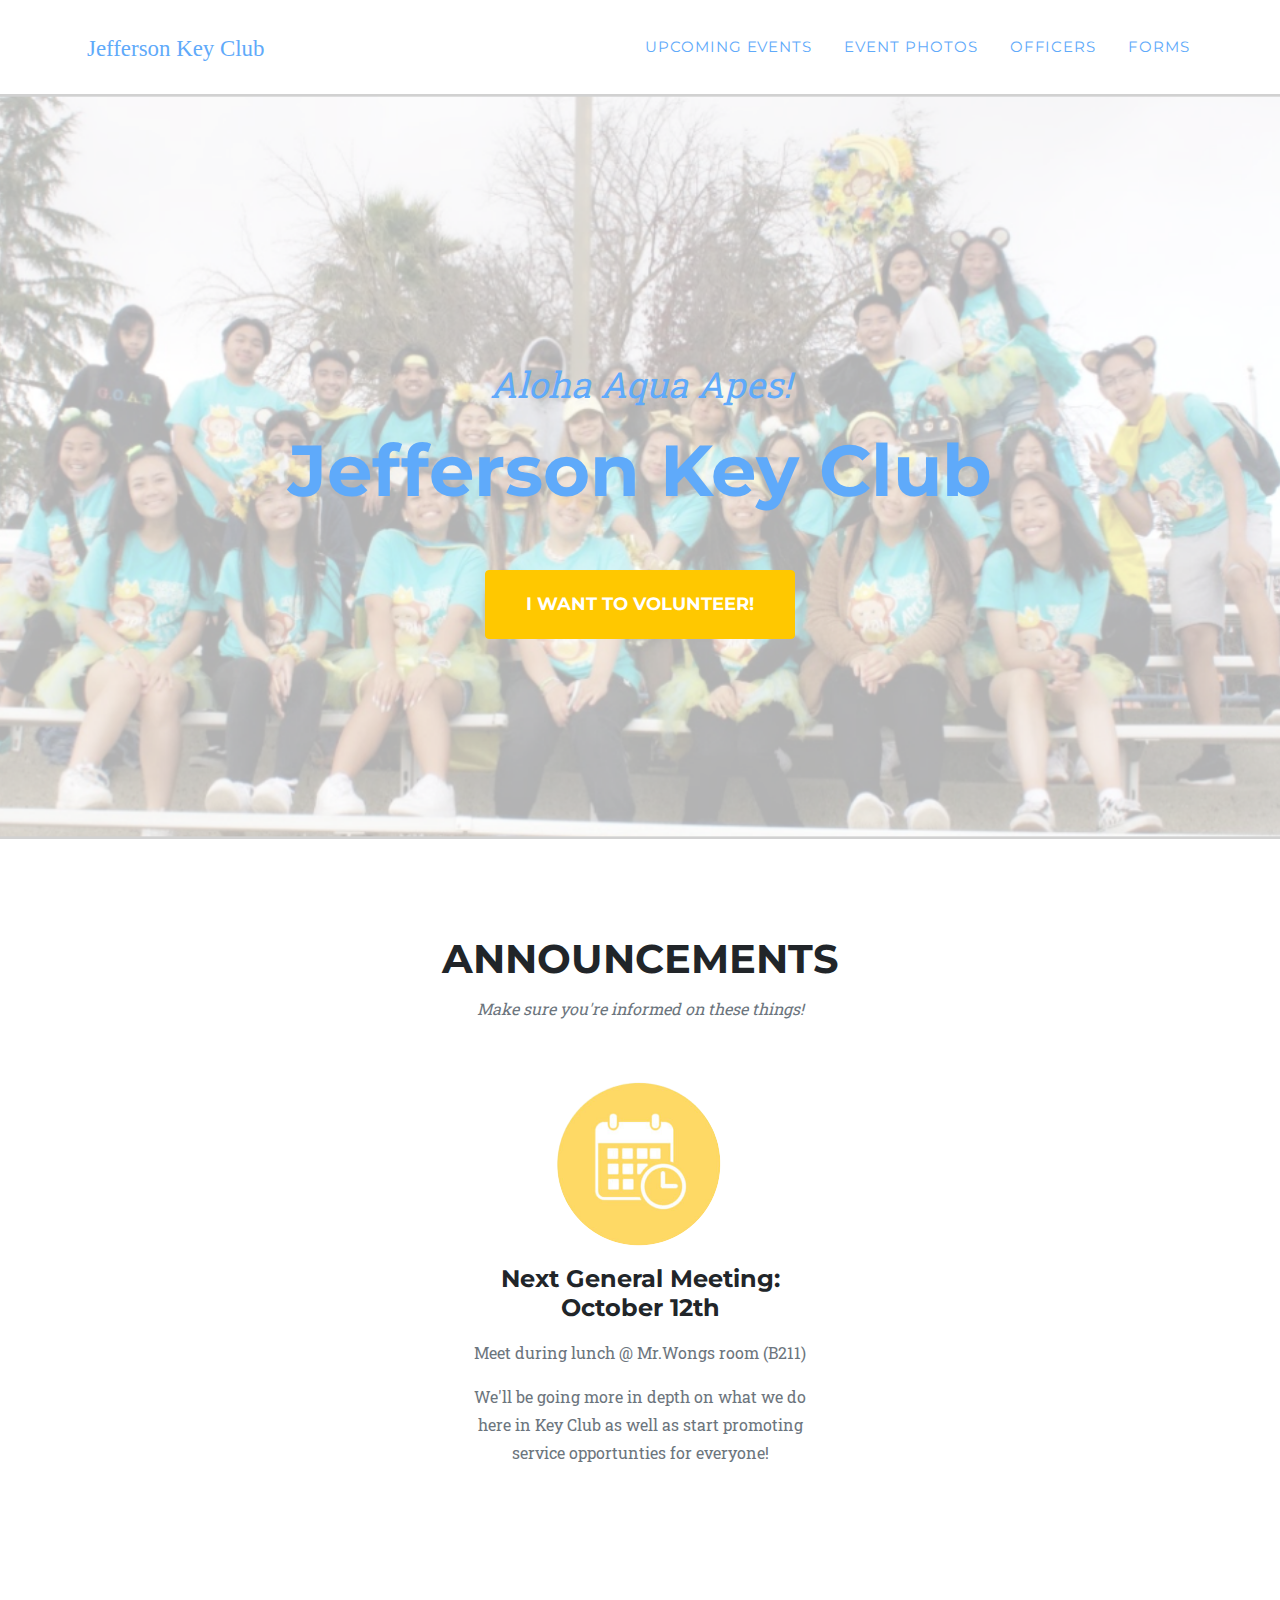
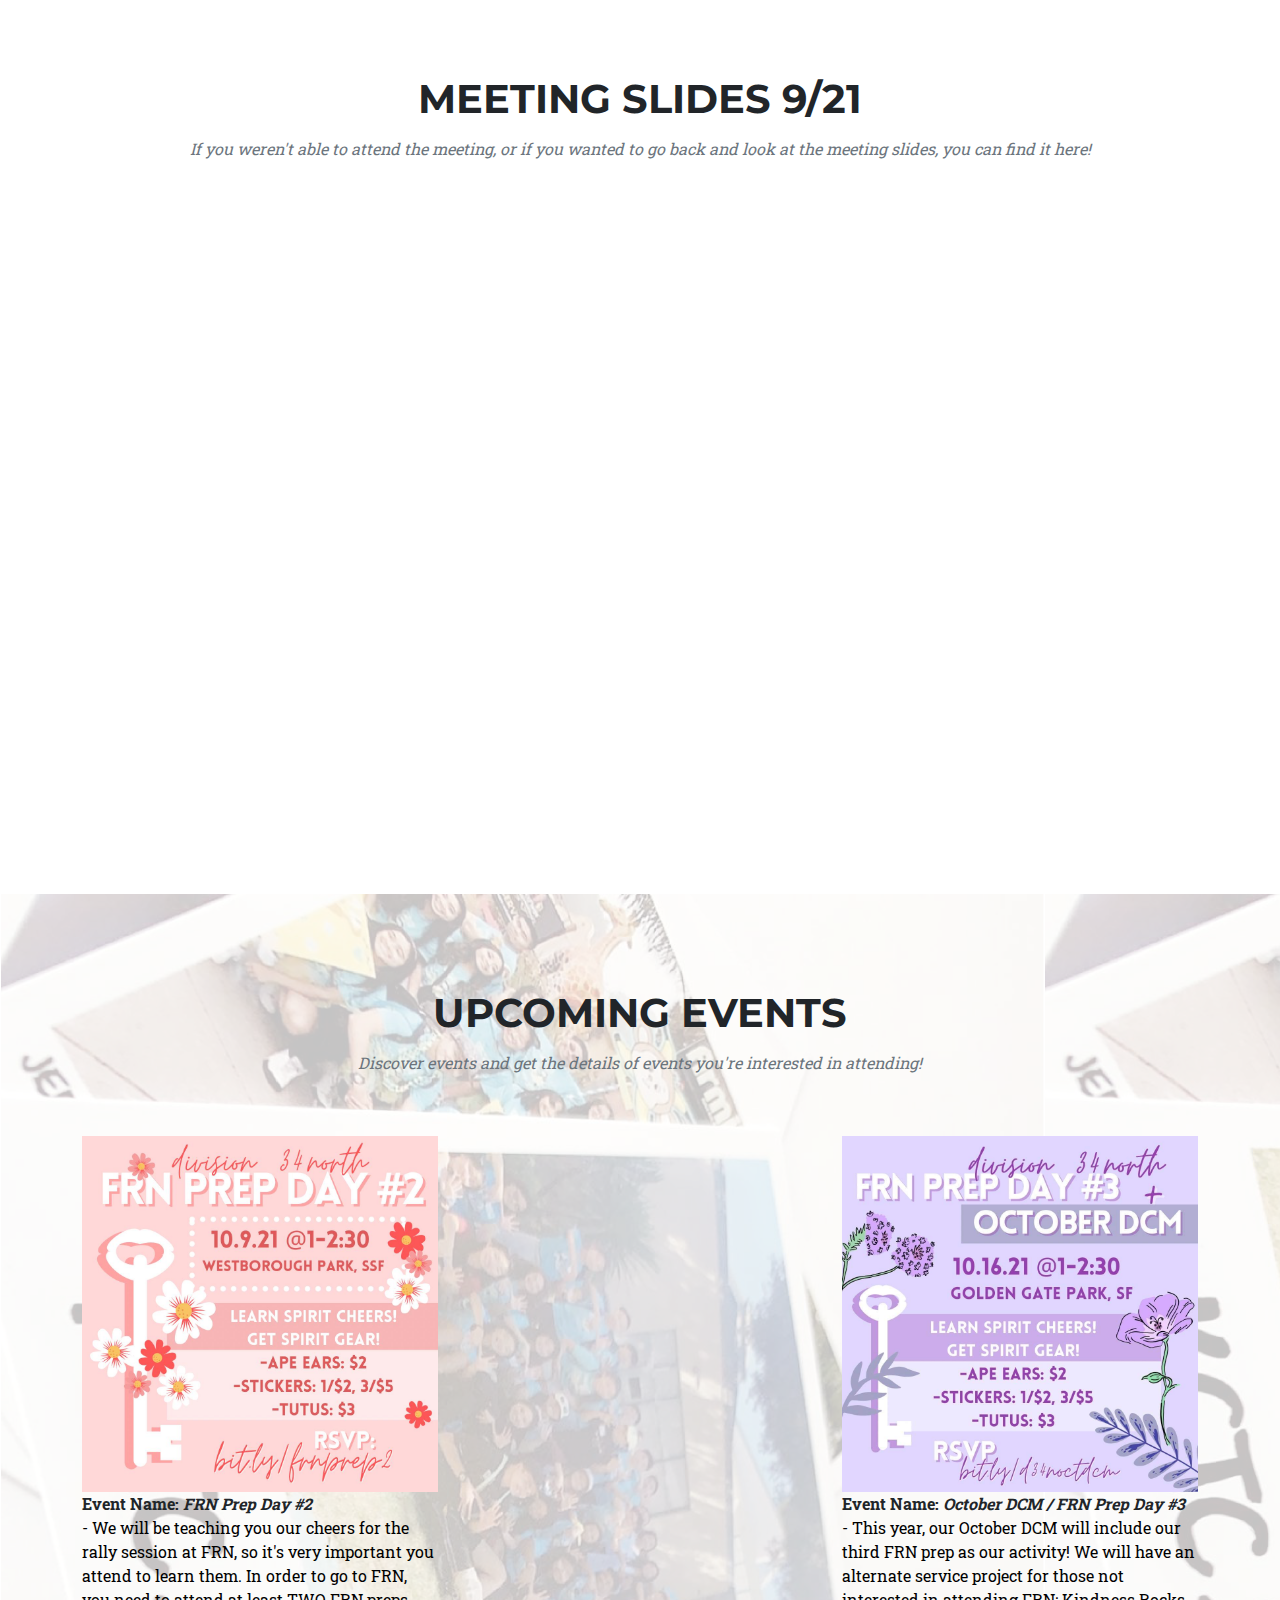
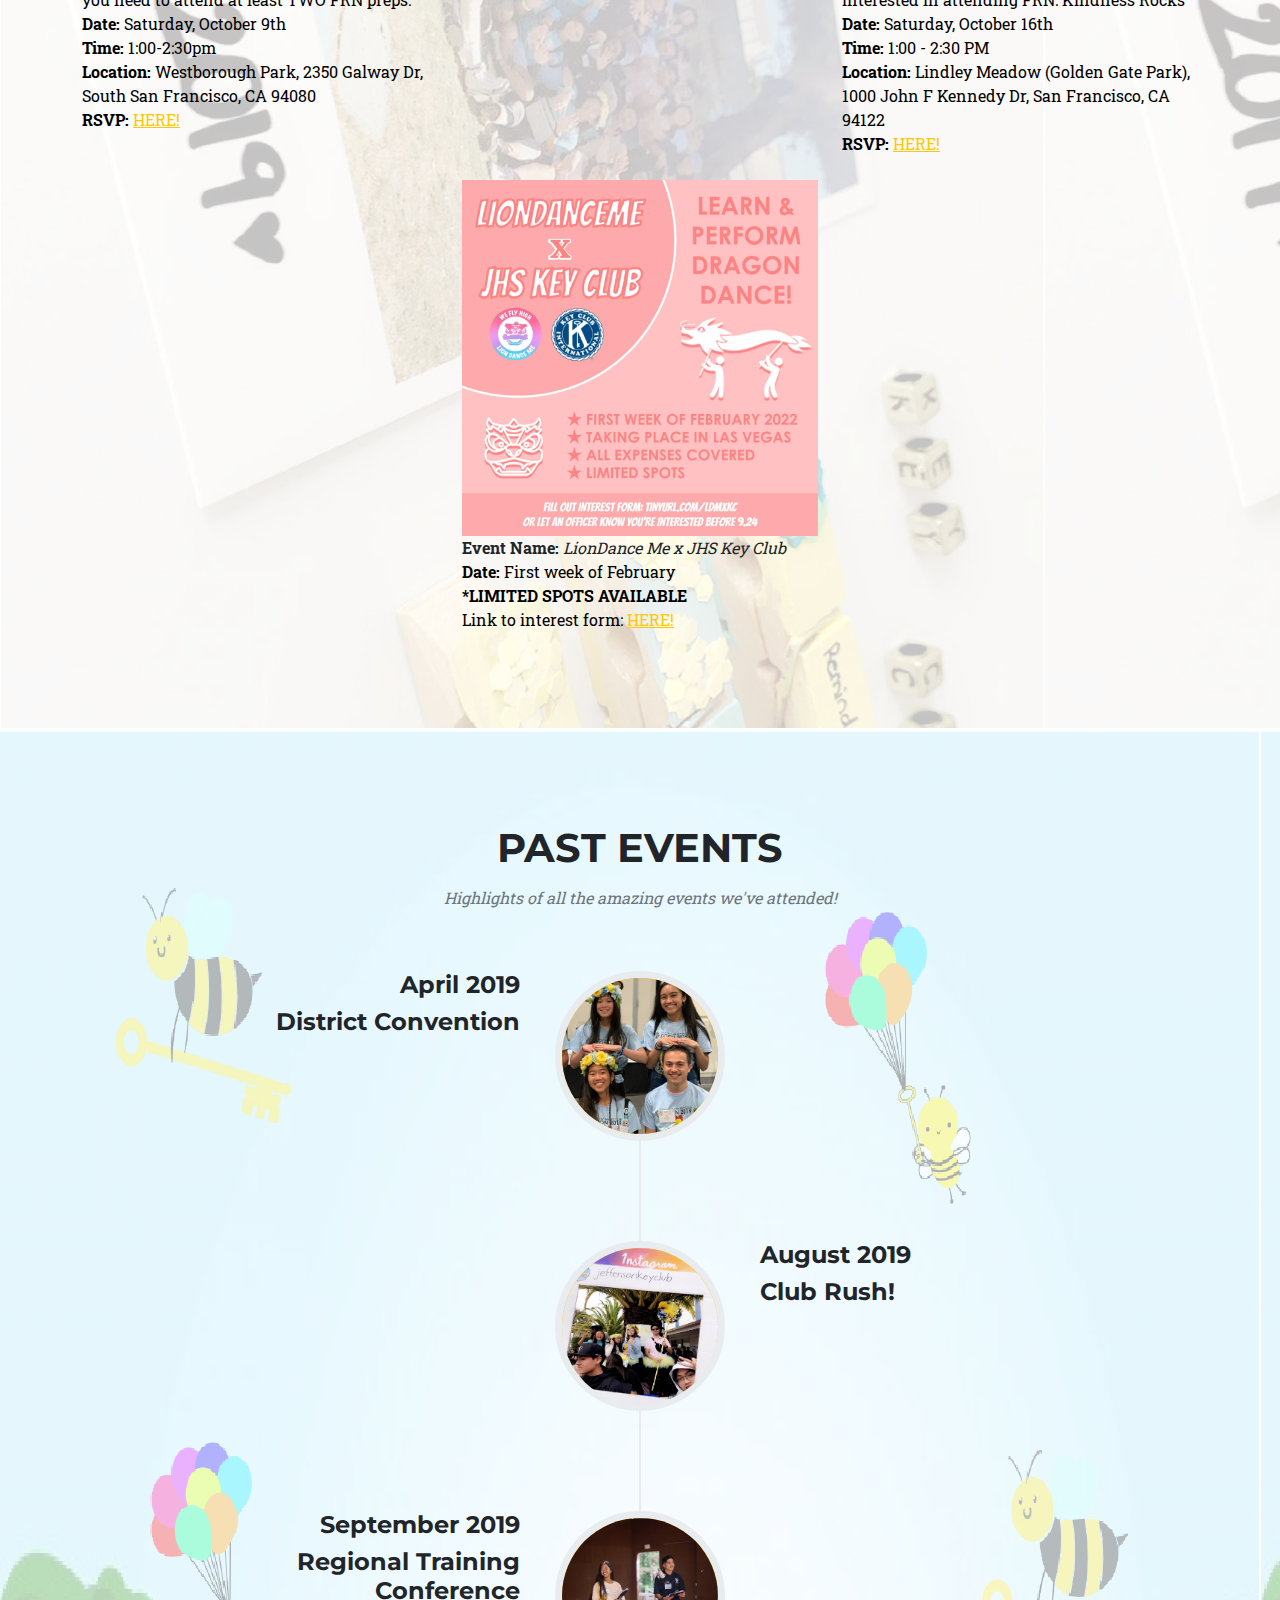
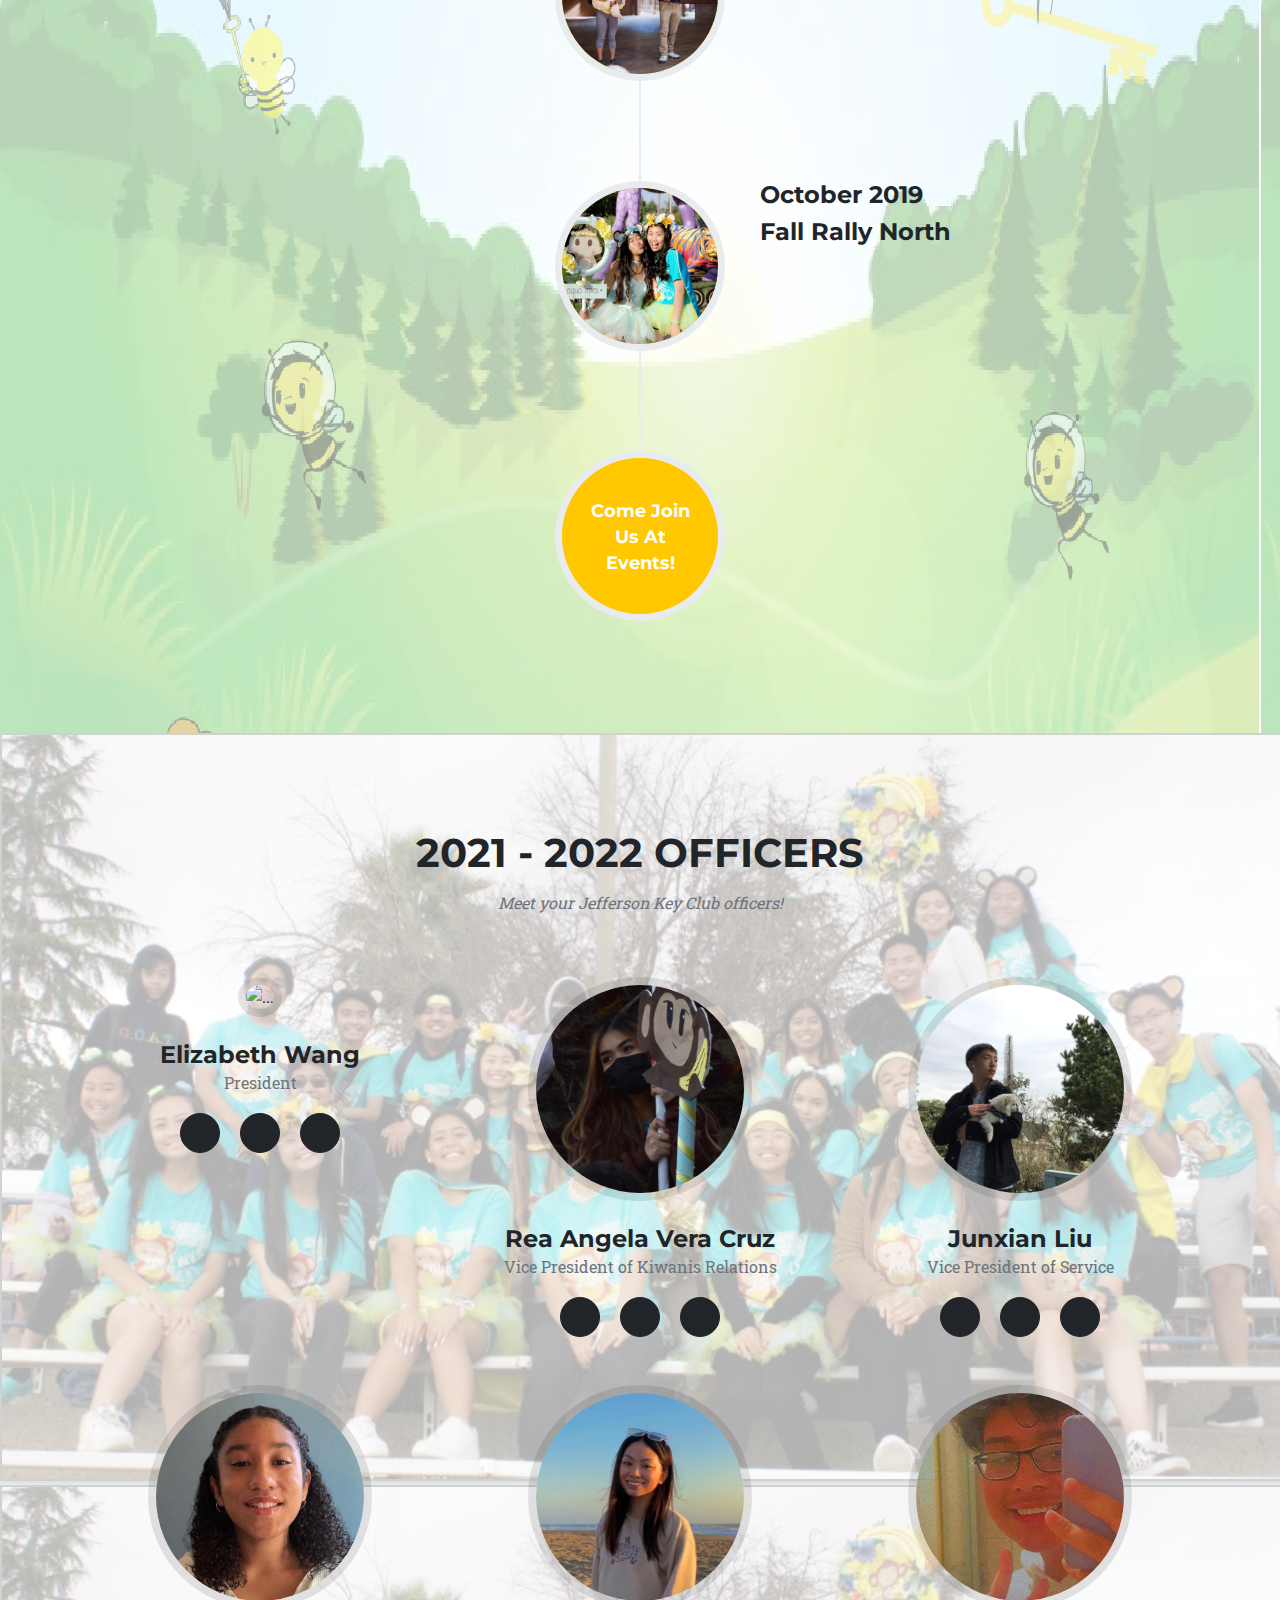
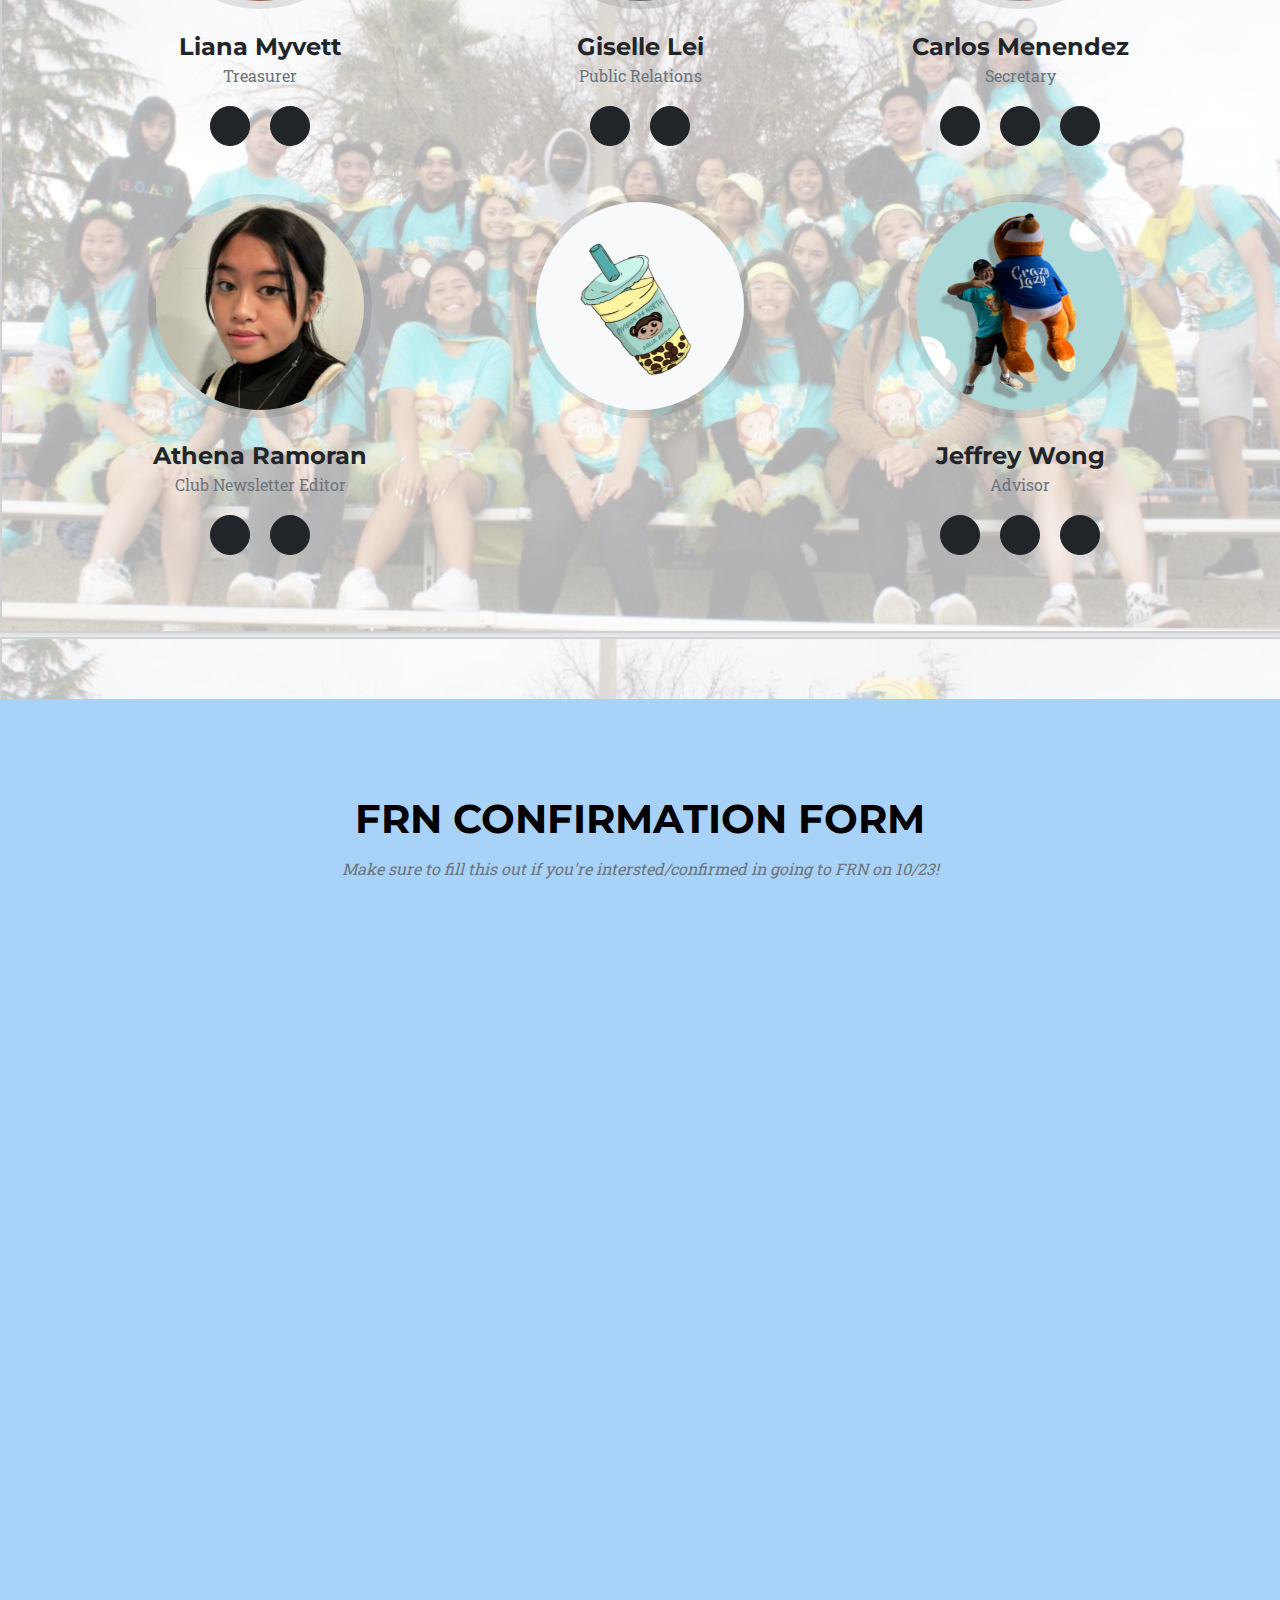
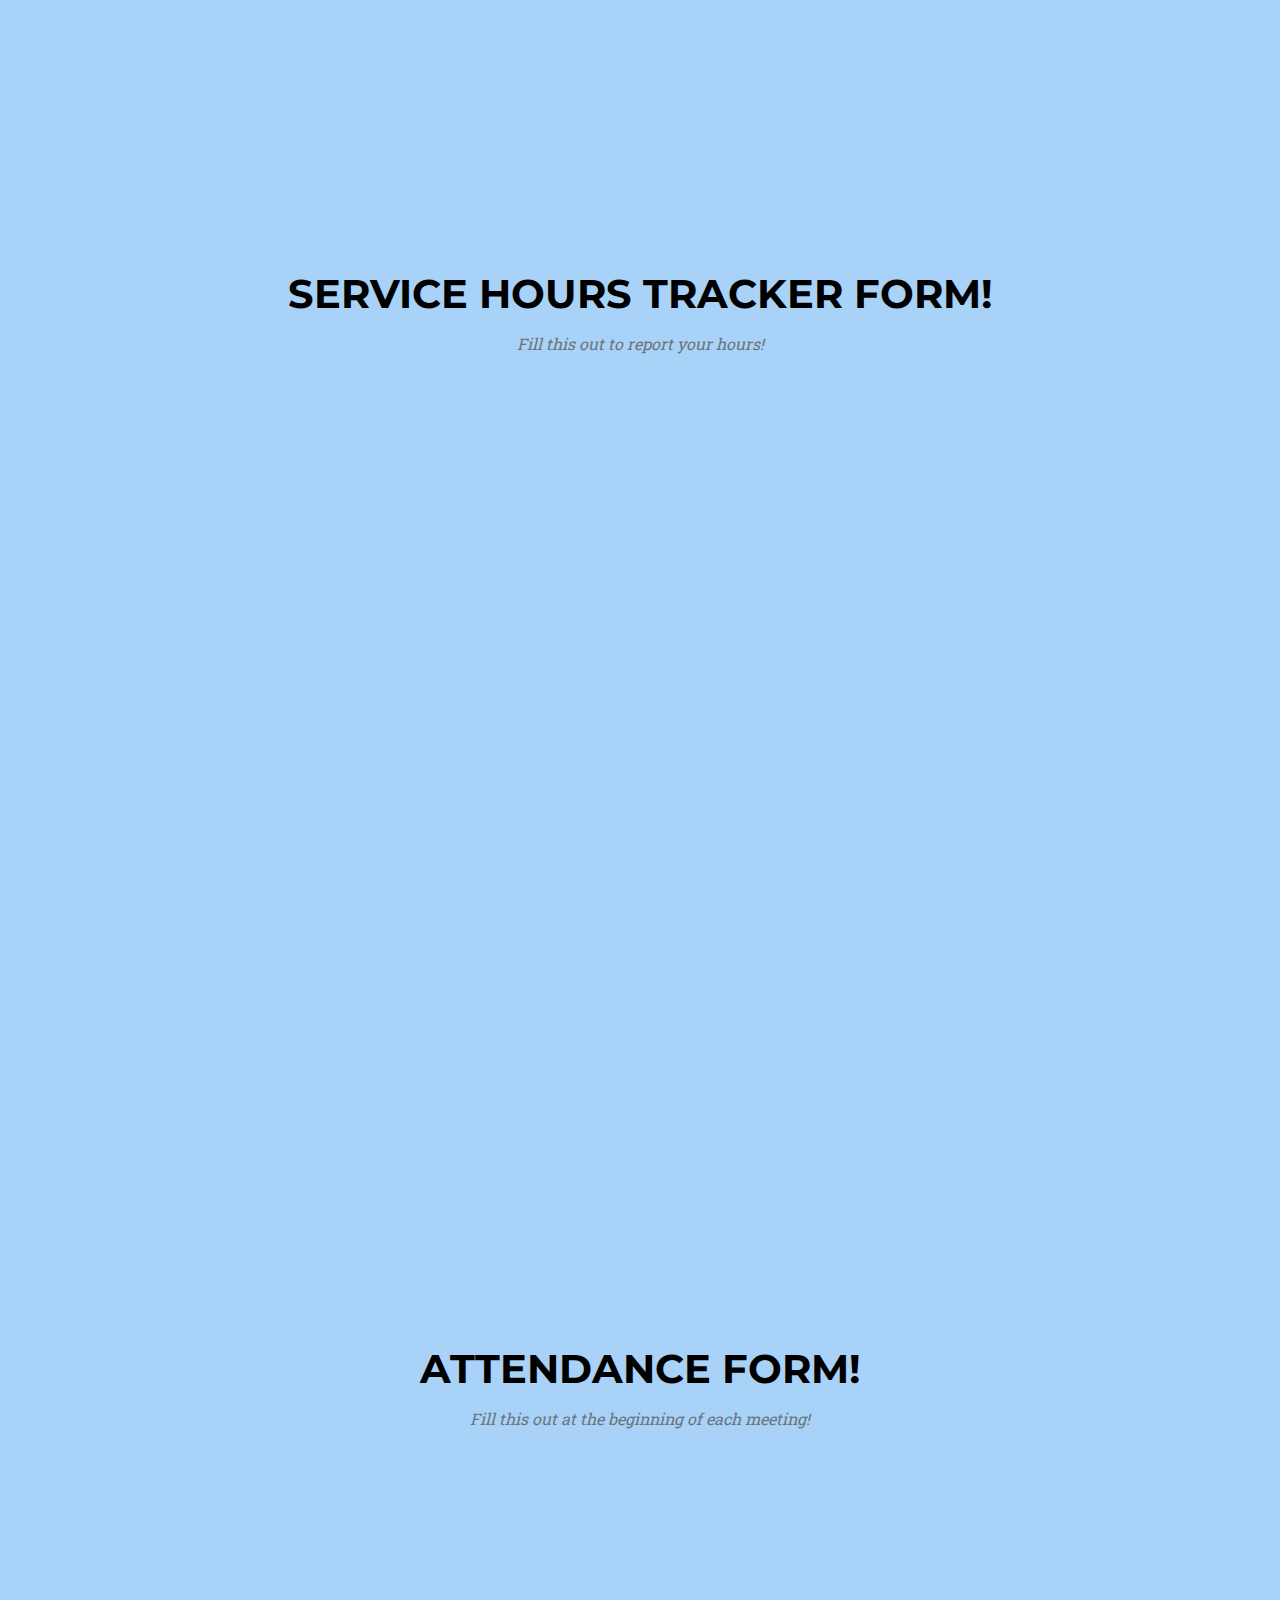
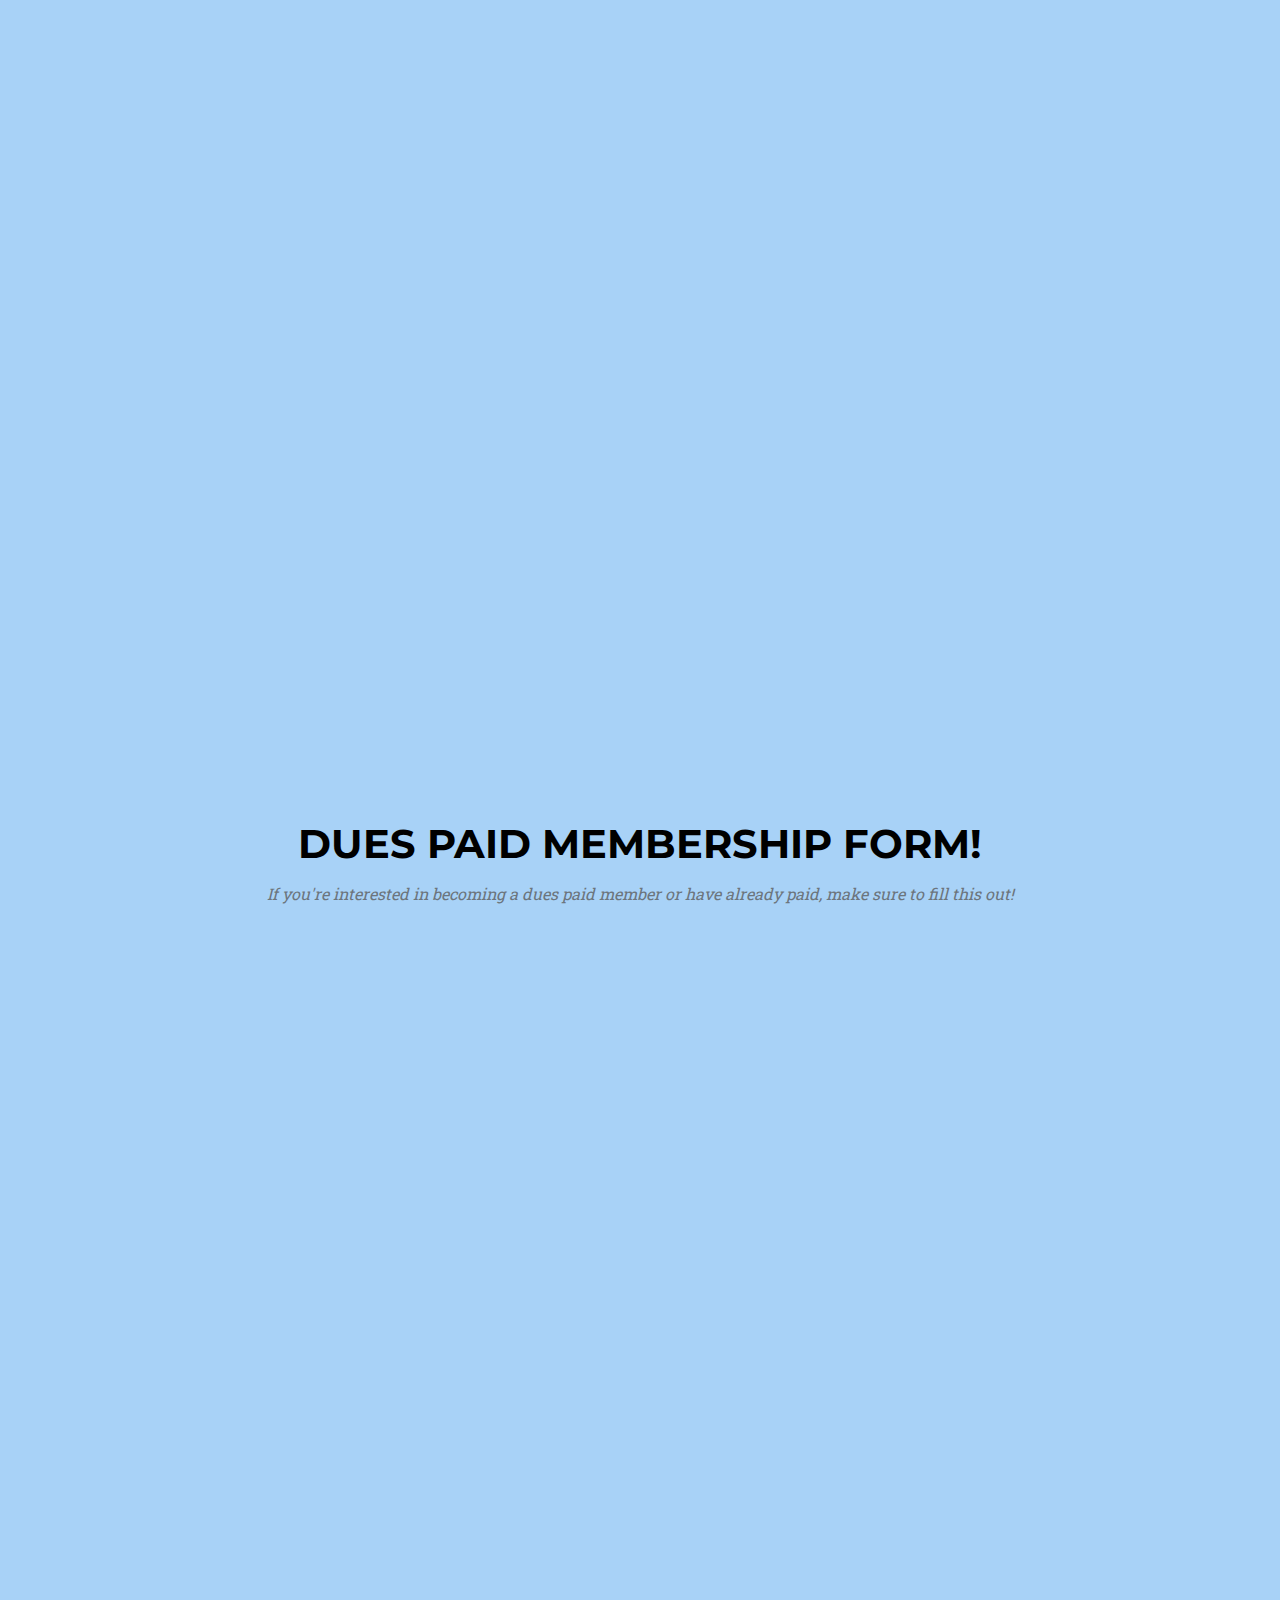
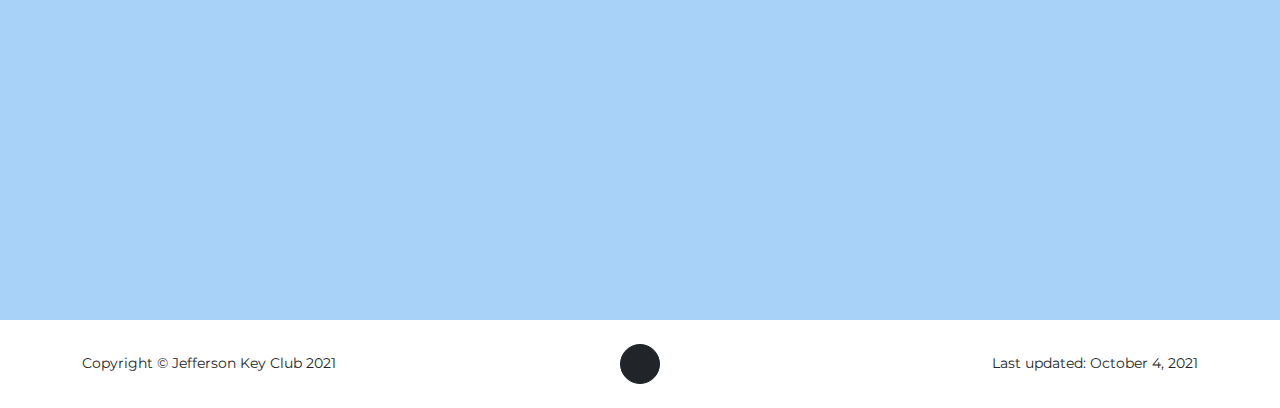
==== commit 917c73a2: "updated the service form" ====
--- a/index.html
+++ b/index.html
@@ -348,7 +348,7 @@
                 <div class="text-center">
                     <h2 class="section-heading text-uppercase text-black">Service Hours Tracker Form!</h2>
                     <h3 class="section-subheading text-muted">Fill this out to report your hours!</h3>
-                    <iframe src="https://docs.google.com/forms/d/e/1FAIpQLSfltKxy068IvtcyFiKN48pOlh5I9sJHuWUM_9z9_y2O-dcRyA/viewform?embedded=true" width="975" height="850" frameborder="0" marginheight="0" marginwidth="0">Loading…</iframe>
+                    <iframe src="https://docs.google.com/forms/d/e/1FAIpQLSdxcxc8yhprV05PVmbSzPshKOLx5HNyefBQcneZtGzK5lf5Bw/viewform?embedded=true" width="975" height="850" frameborder="0" marginheight="0" marginwidth="0">Loading…</iframe>
                 </div>
                 <br><br><br>
                 <div class="text-center">
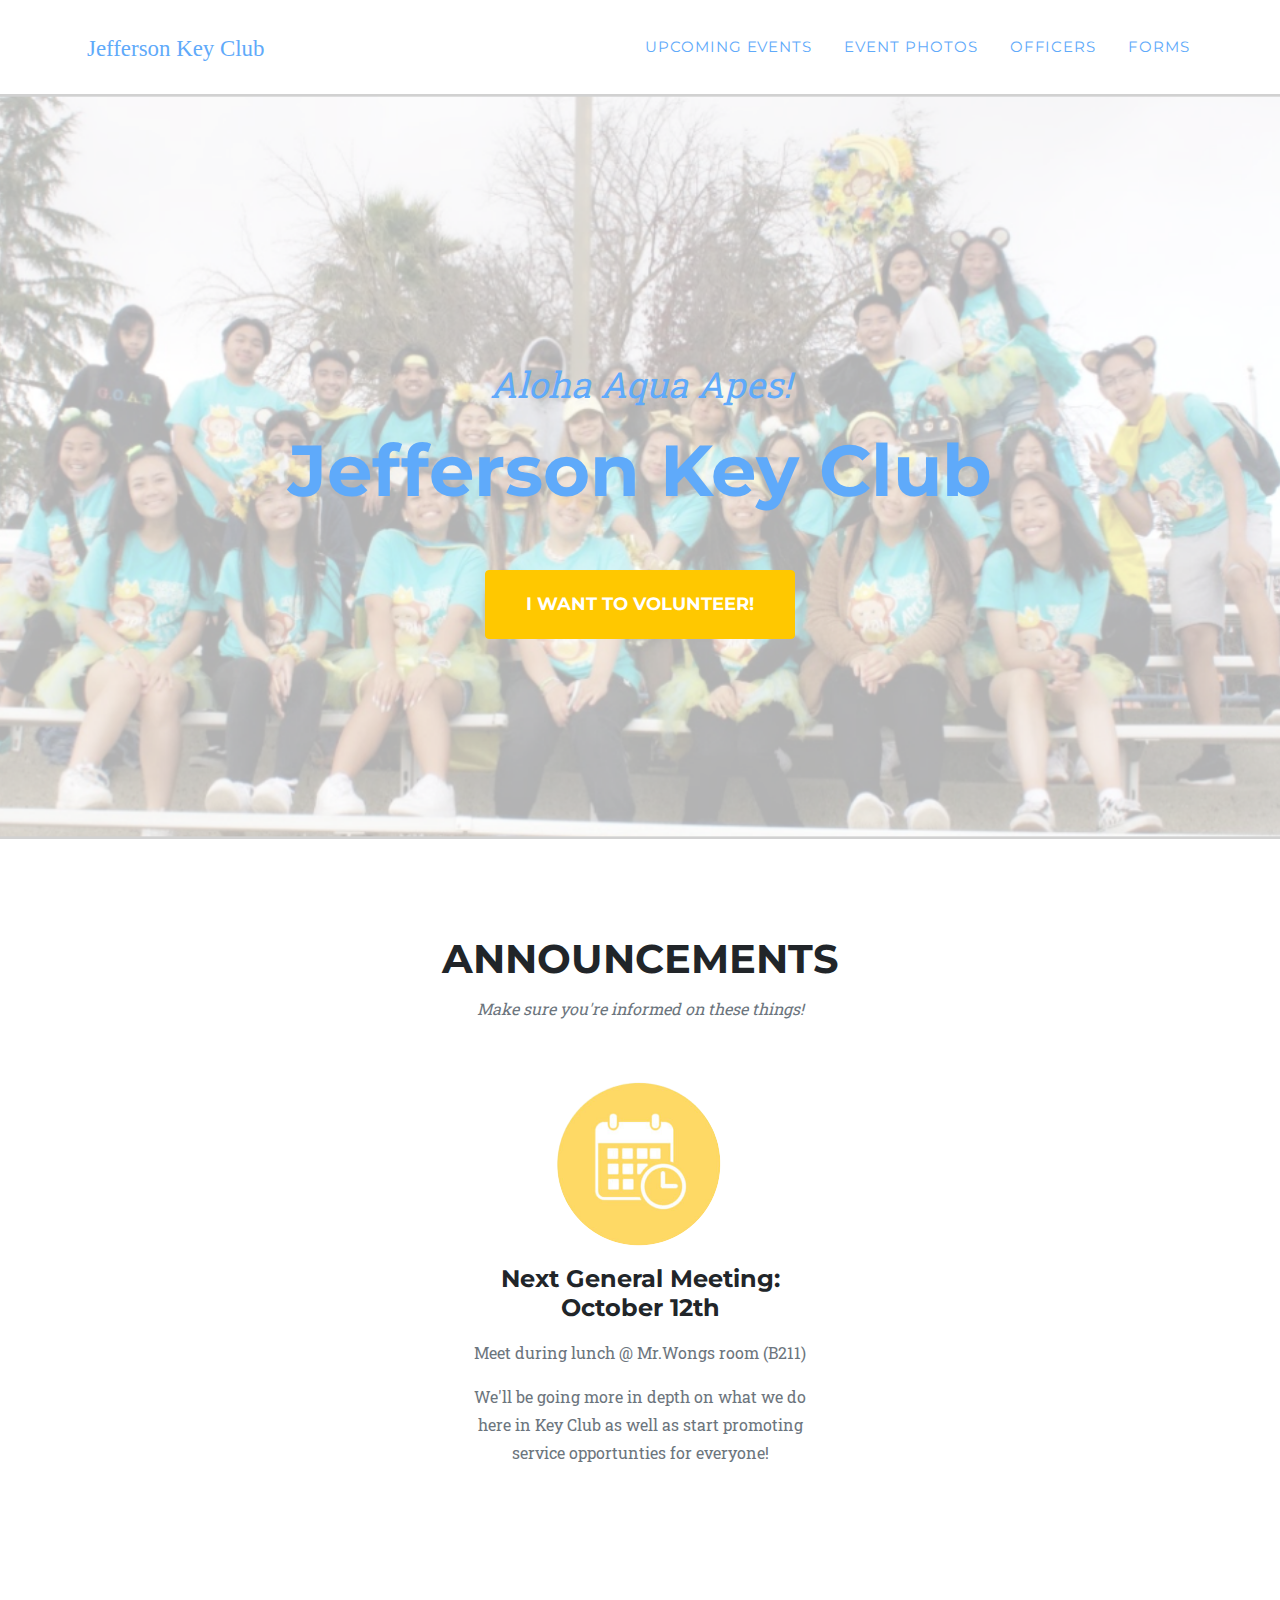
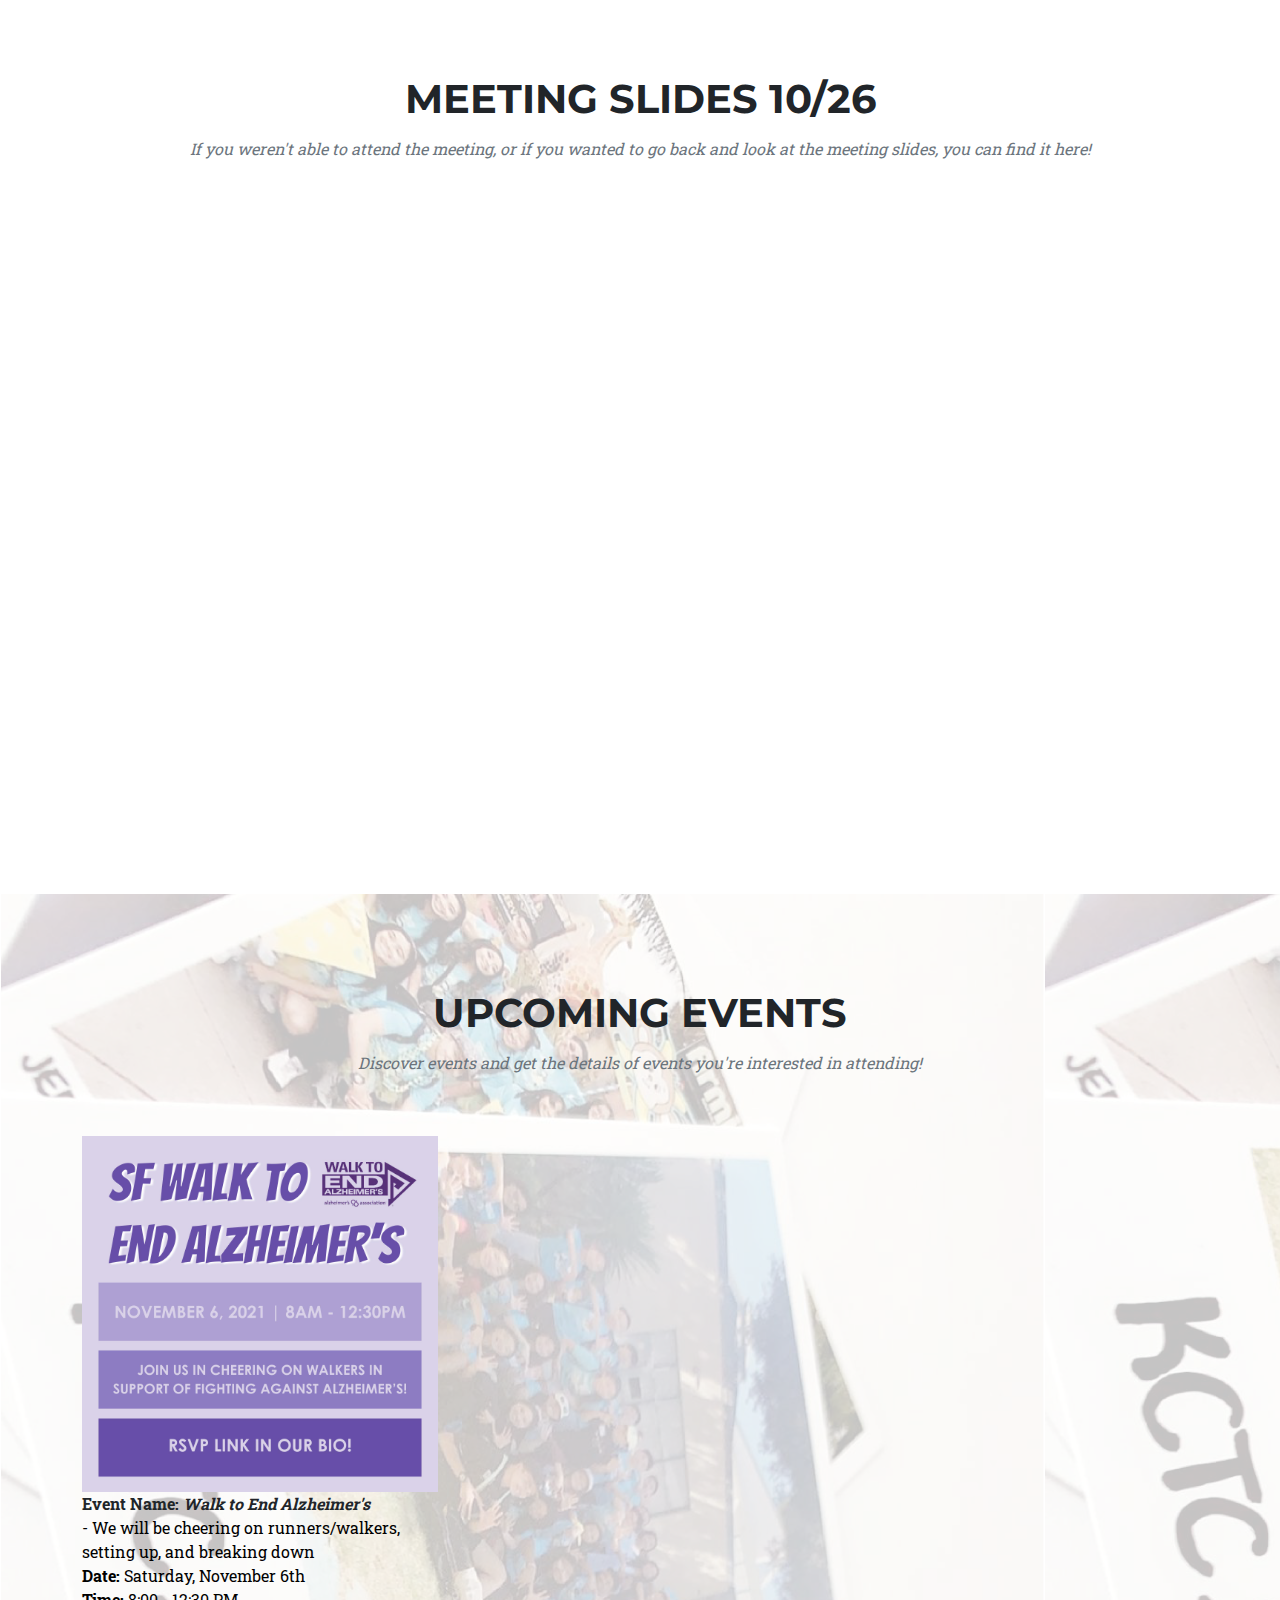
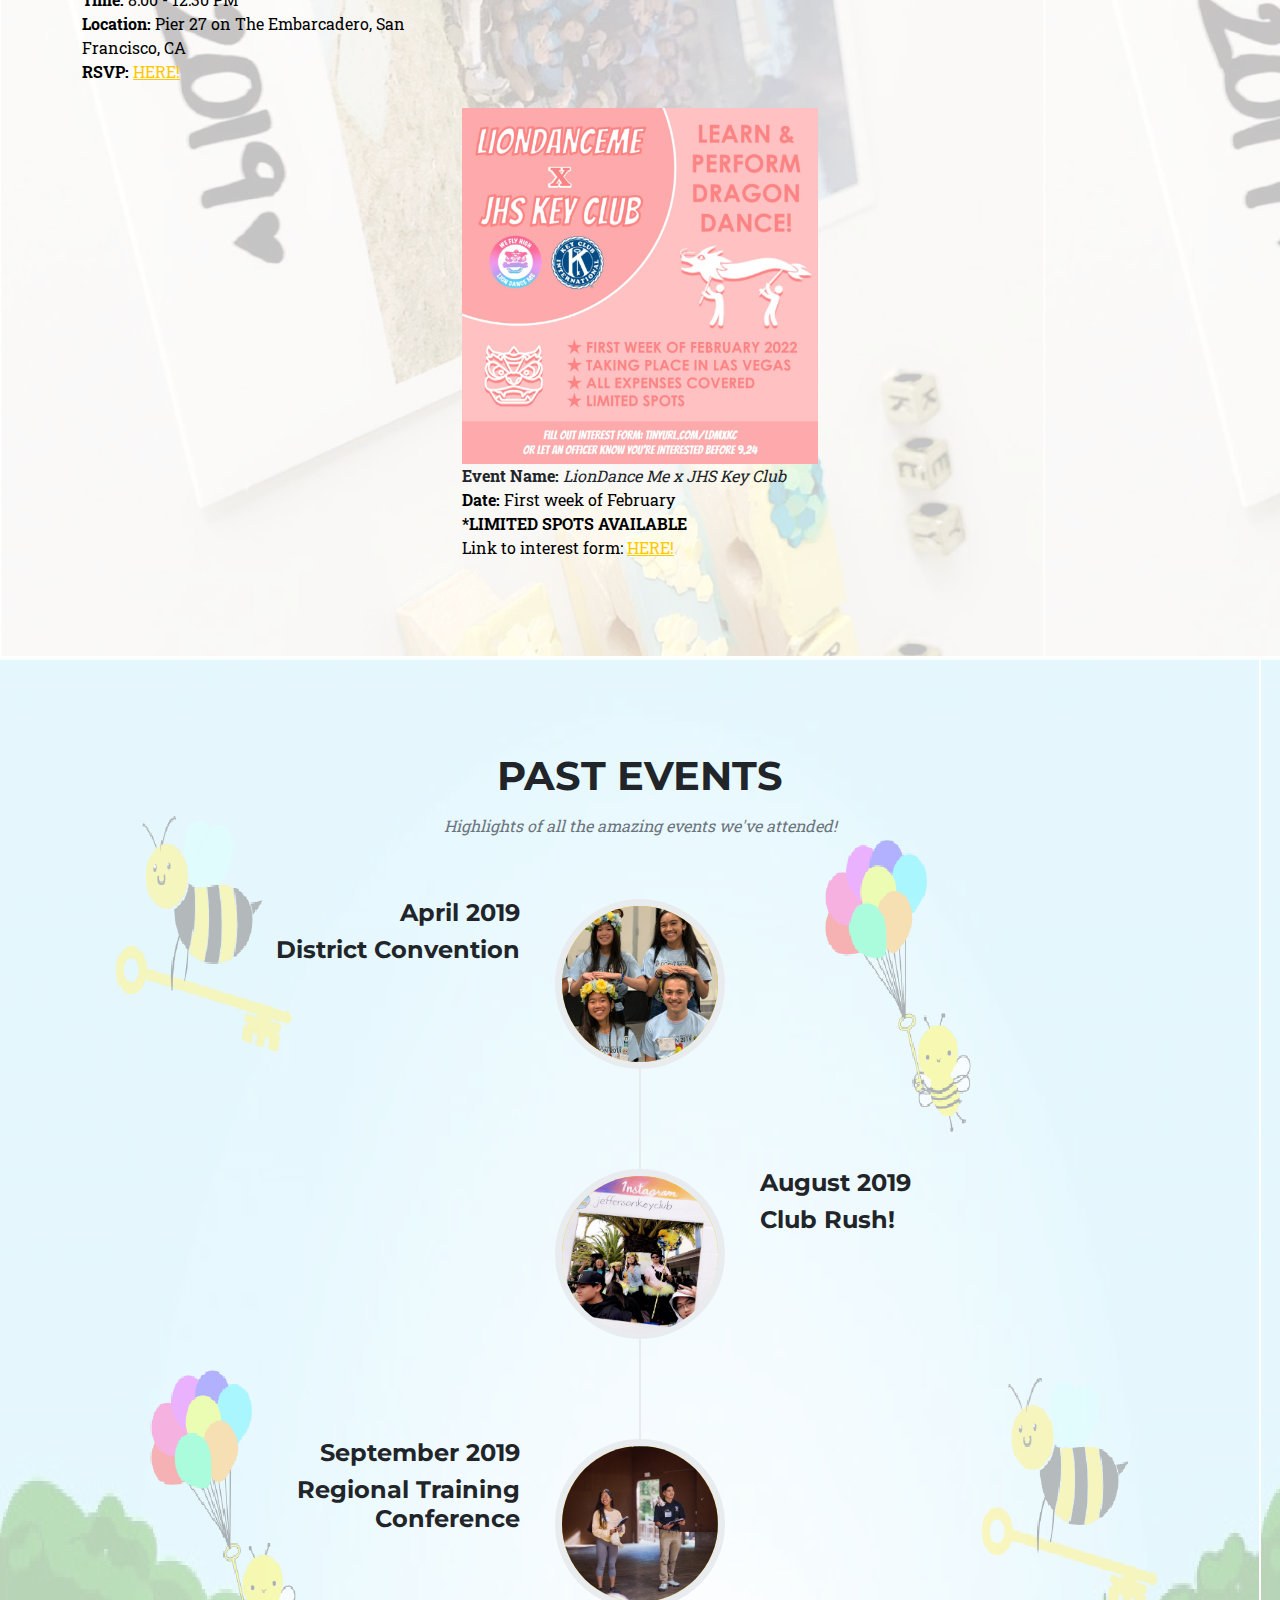
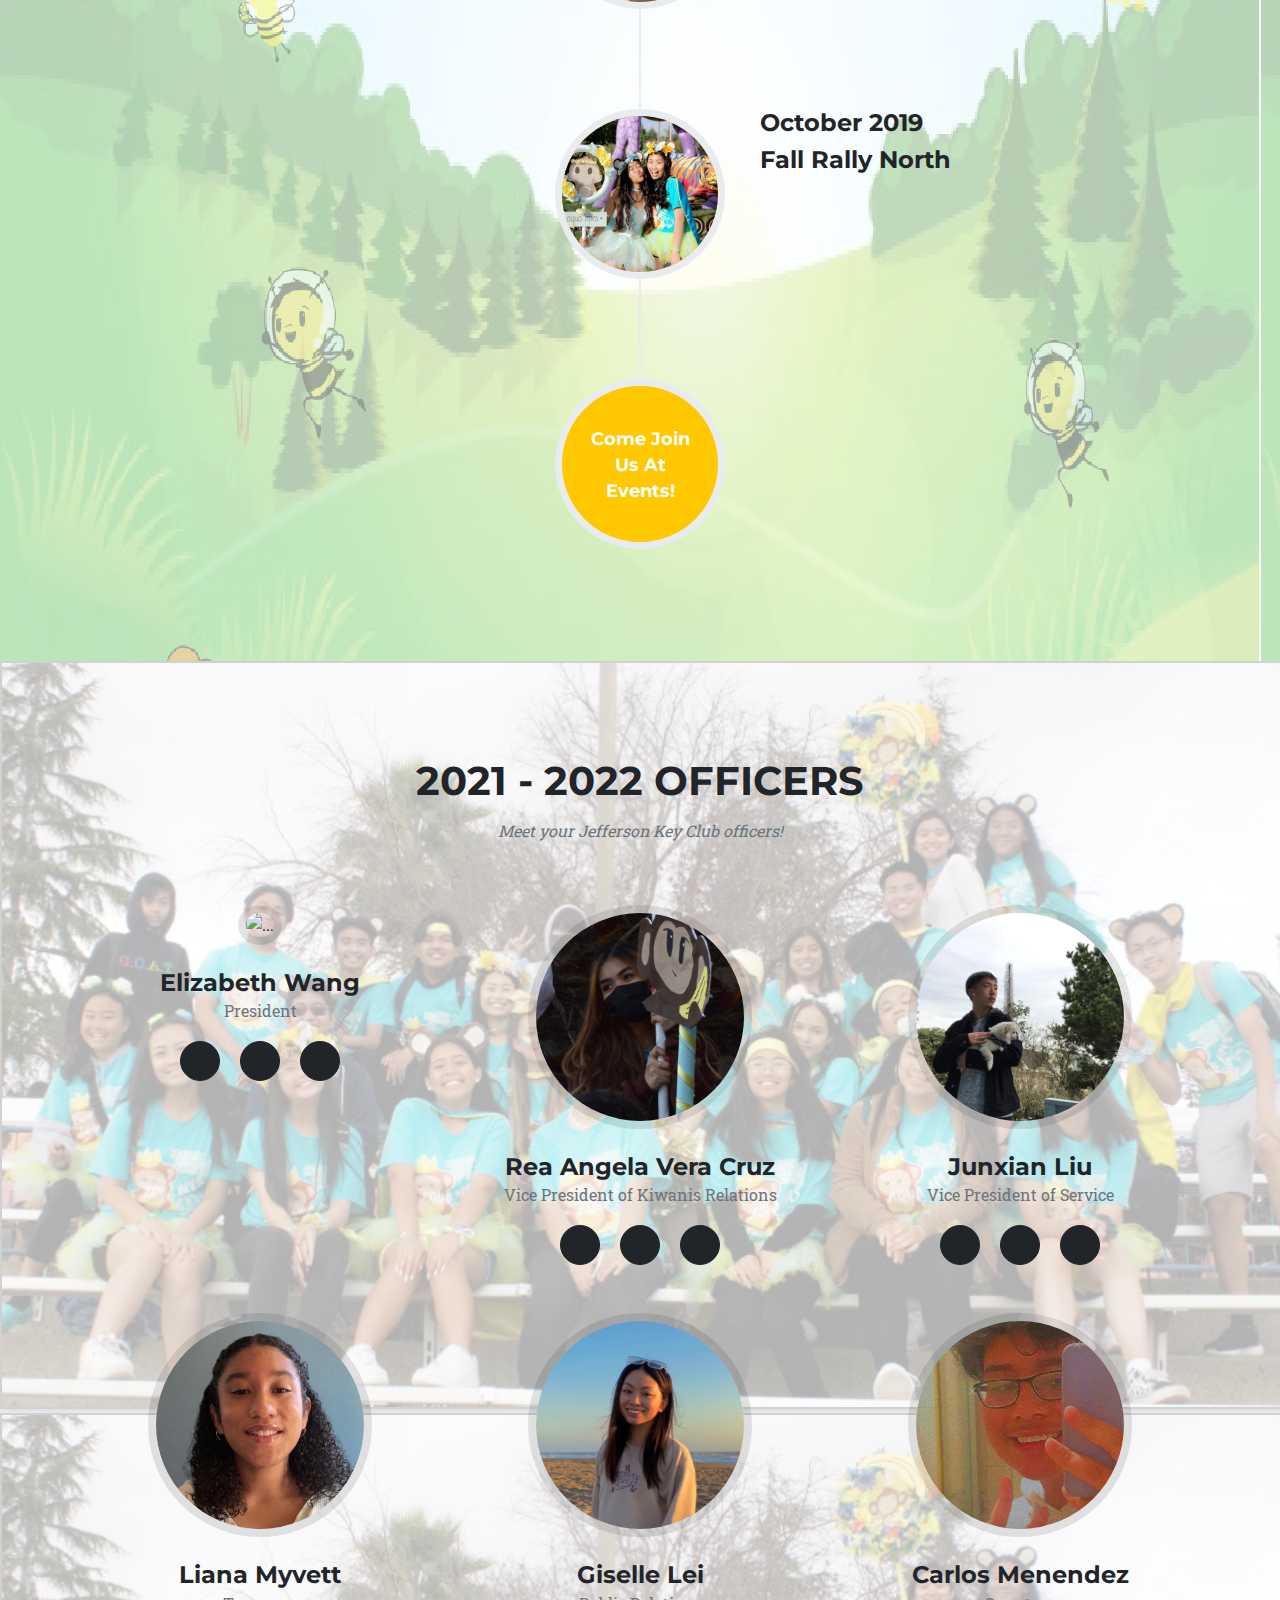
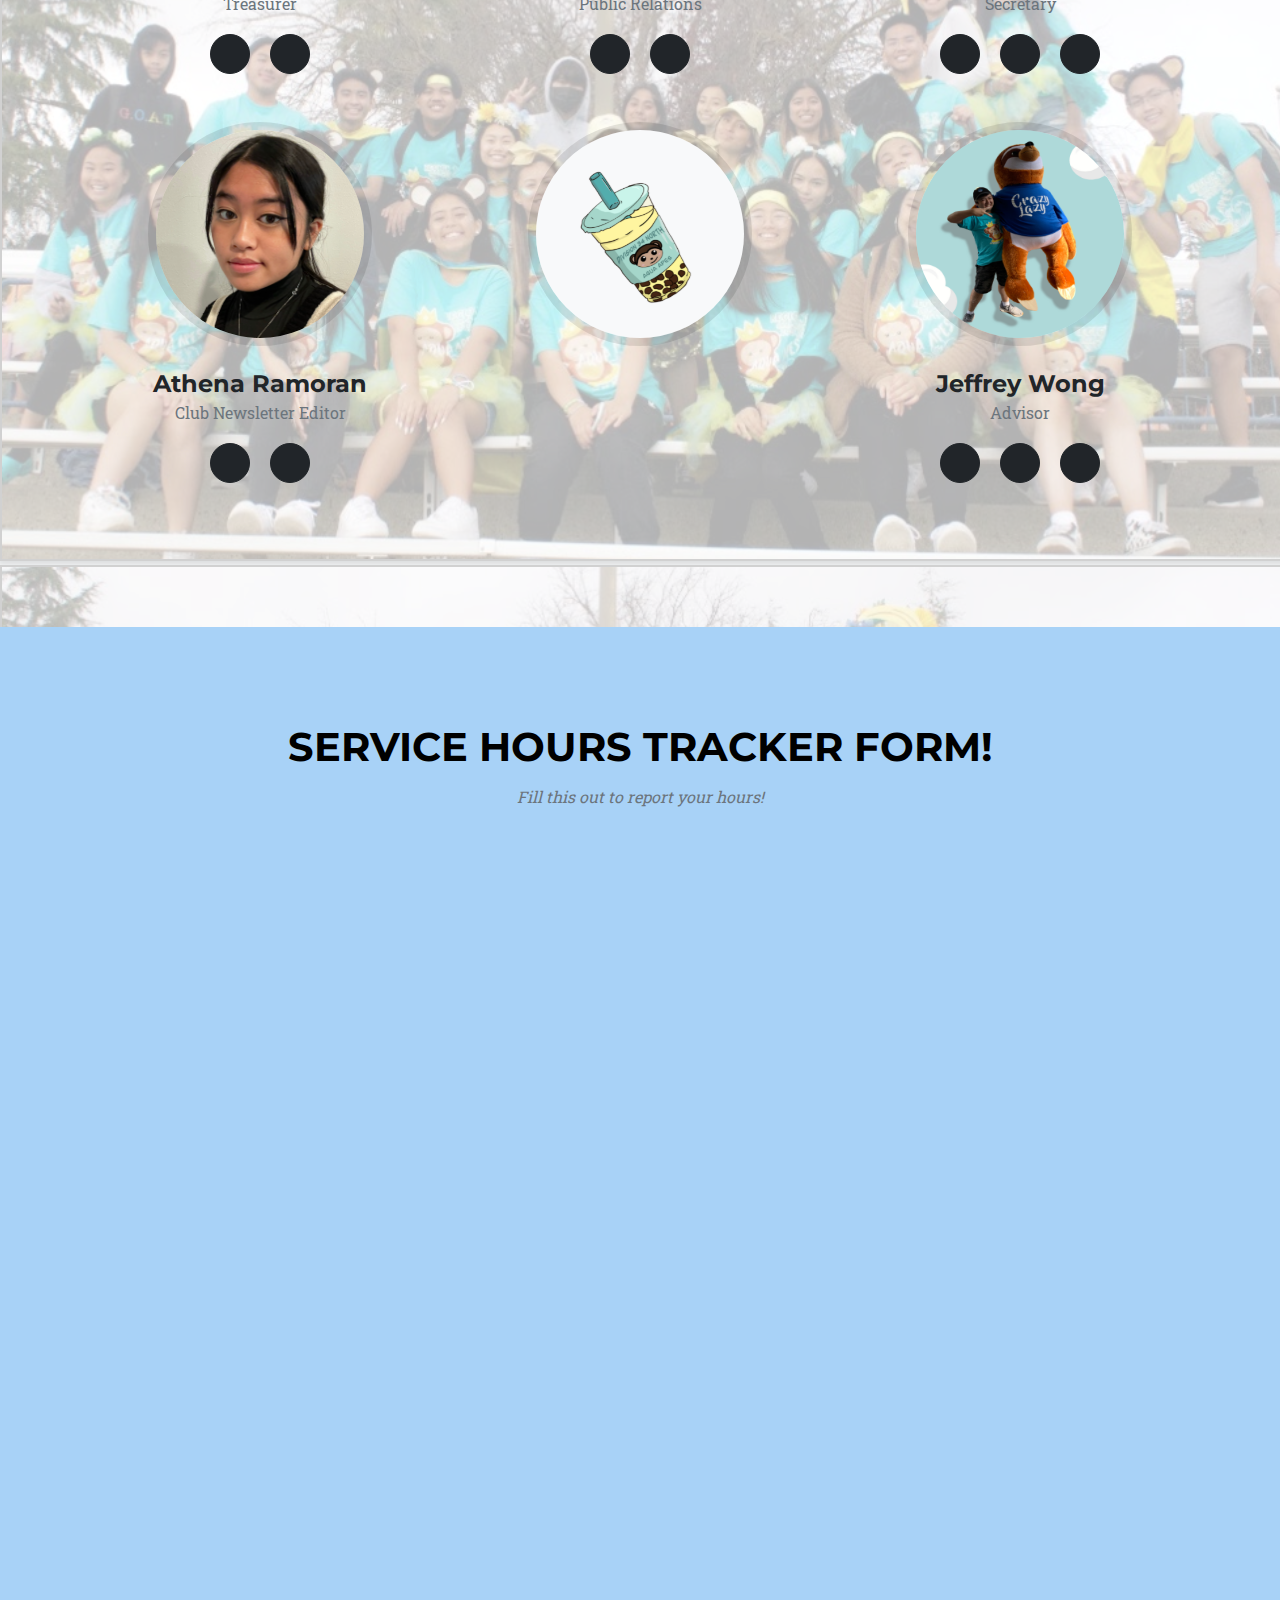
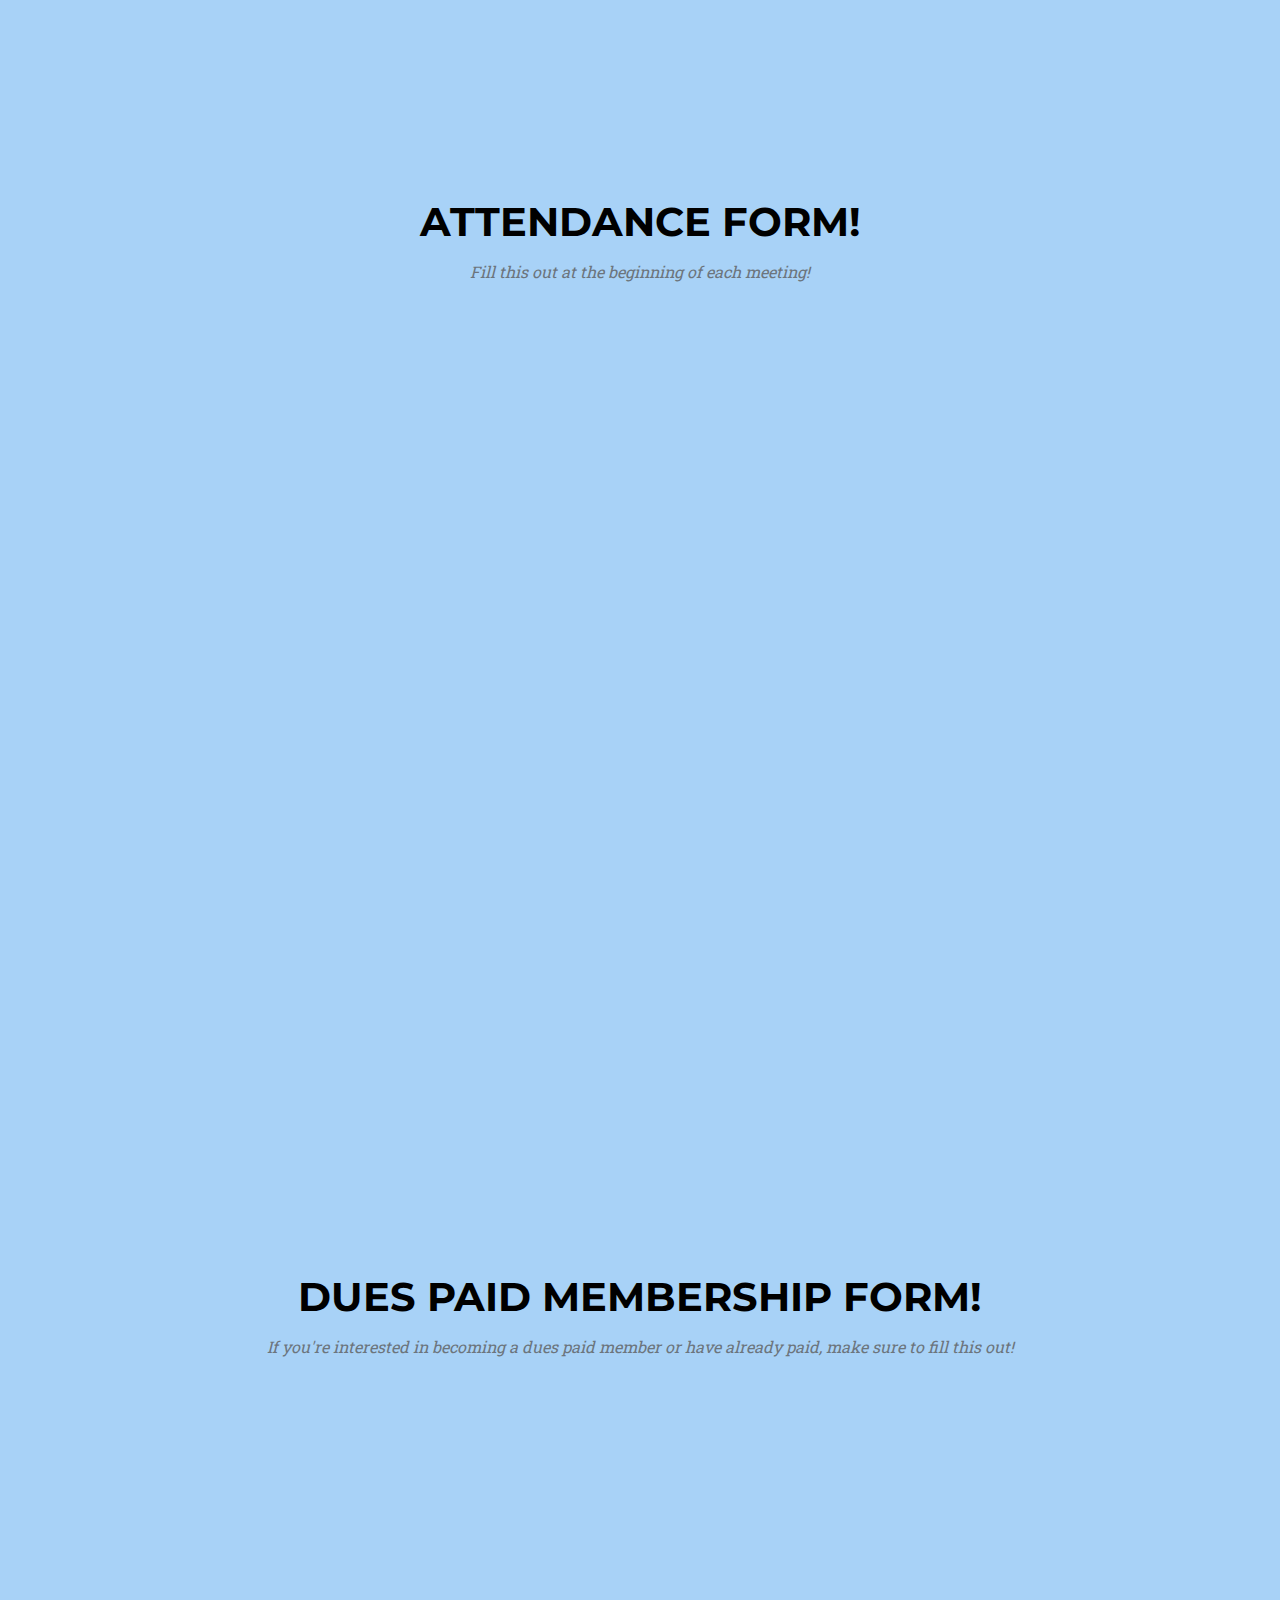
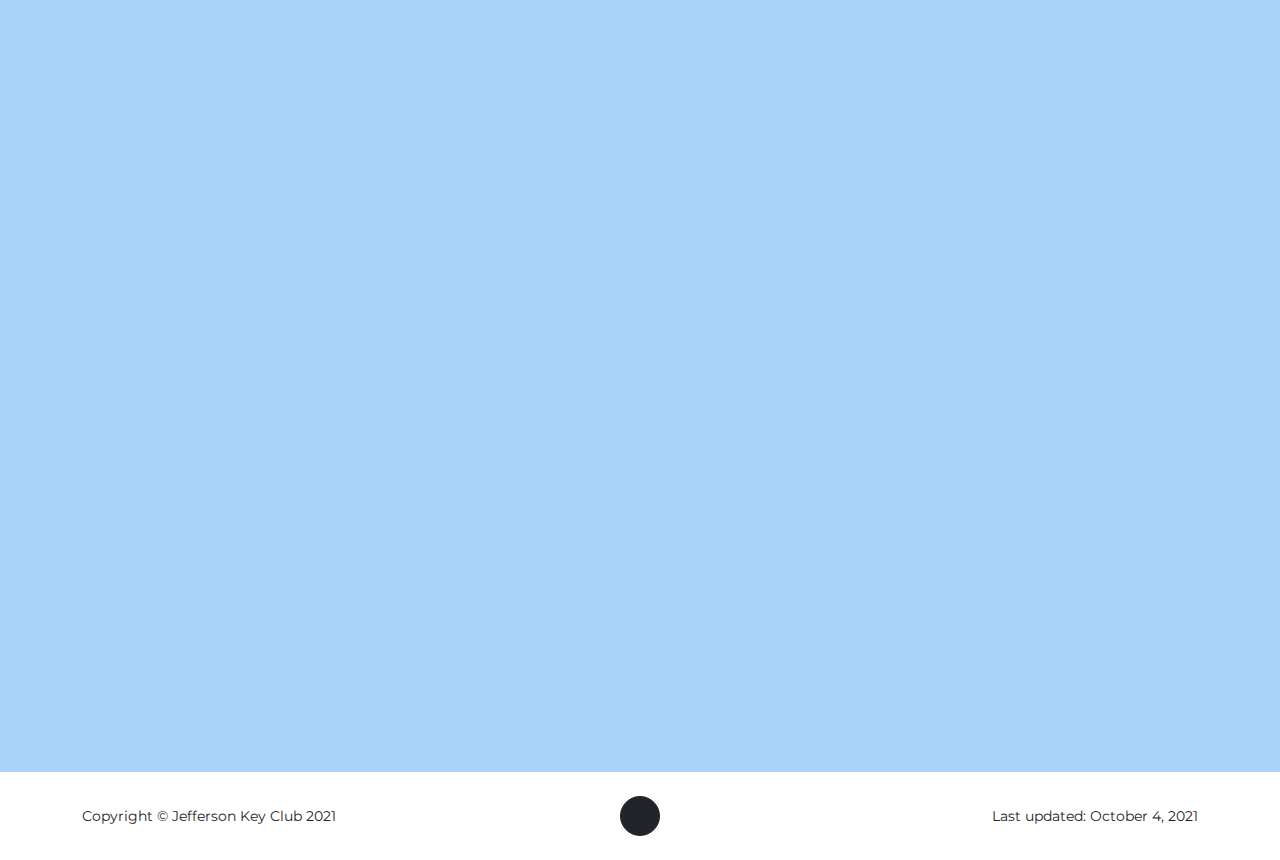
==== commit 938f9af7: "updated information" ====
--- a/index.html
+++ b/index.html
@@ -74,9 +74,9 @@
         <section class="page-section" id="google-slides">
             <div class="container">
                 <div class="text-center">
-                    <h2 class="section-heading text-uppercase">Meeting Slides 9/21</h2>
+                    <h2 class="section-heading text-uppercase">Meeting Slides 10/26</h2>
                     <h3 class="section-subheading text-muted">If you weren't able to attend the meeting, or if you wanted to go back and look at the meeting slides, you can find it here!</h3>
-                    <iframe src="https://docs.google.com/presentation/d/e/2PACX-1vQpnYypjPBGgF3qPHRlXC4aEgD9fFfF5ZIUN2G7CEcWNksNrdIz8PWCuGgzjQw2MFYvWRDQFg90x3XP/embed?start=true&loop=false&delayms=3000" frameborder="0" width="960" height="569" allowfullscreen="true" mozallowfullscreen="true" webkitallowfullscreen="true"></iframe>
+                    <iframe src="https://docs.google.com/presentation/d/e/2PACX-1vRkkTh4-ZpvoA7tmeuKby6HfpLg6bqNQQFWne60mrcrGq7s-GyhObaR4UjuzbwxH_ANrbEo0Bayl7OA/embed?start=true&loop=true&delayms=3000" frameborder="0" width="960" height="569" allowfullscreen="true" mozallowfullscreen="true" webkitallowfullscreen="true"></iframe>
                 </div>
             </div>
         </section>
@@ -92,15 +92,15 @@
                         <!-- Event 1-->
                         <div class="portfolio-item">
                             <a class="portfolio-link" data-bs-toggle="modal" href="#portfolioModal1">
-                                <img class="img-fluid" src="upcoming-events/frn-prep-2.jpg" alt="..." />
+                                <img class="img-fluid" src="upcoming-events/walk-to-end-alz.JPG" alt="..." />
                             </a>
                             <div class="portfolio-caption">
-                                <div class="portfolio-caption-heading"><b>Event Name: <i>FRN Prep Day #2</i></b></div>
-                                <div class="portfolio-caption-subheading text-black">- We will be teaching you our cheers for the rally session at FRN, so it's very important you attend to learn them. In order to go to FRN, you need to attend at least TWO FRN preps.</div>
-                                <div class="portfolio-caption-subheading text-black"><b>Date: </b> Saturday, October 9th</div>
-                                <div class="portfolio-caption-subheading text-black"><b>Time: </b> 1:00-2:30pm</div>
-                                <div class="portfolio-caption-subheading text-black"><b>Location: </b> Westborough Park, 2350 Galway Dr, South San Francisco, CA 94080</div>
-                                <div class="portfolio-caption-subheading text-black"><b>RSVP: </b><a href="http://bit.ly/frnprep2">HERE!</a></div>
+                                <div class="portfolio-caption-heading"><b>Event Name: <i>Walk to End Alzheimer's</i></b></div>
+                                <div class="portfolio-caption-subheading text-black">- We will be cheering on runners/walkers, setting up, and breaking down</div>
+                                <div class="portfolio-caption-subheading text-black"><b>Date: </b> Saturday, November 6th</div>
+                                <div class="portfolio-caption-subheading text-black"><b>Time: </b> 8:00 - 12:30 PM</div>
+                                <div class="portfolio-caption-subheading text-black"><b>Location: </b> Pier 27 on The Embarcadero, San Francisco, CA</div>
+                                <div class="portfolio-caption-subheading text-black"><b>RSVP: </b><a href="https://forms.gle/K4W9A4VjSA6fWK2TA">HERE!</a></div>
                             </div>
                         </div>
                     </div>
@@ -123,8 +123,8 @@
                         <!-- Event 3-->
                         <div class="portfolio-item">
                             <a class="portfolio-link" data-bs-toggle="modal" href="#portfolioModal3">
-                                <img class="img-fluid" src="upcoming-events/frn-prep-3.JPG" alt="..." />
-                            </a>
+                                <img class="img-fluid" src="website/filler.png" alt="..." />
+                            </a> <!--
                             <div class="portfolio-caption">
                                 <div class="portfolio-caption-heading"><b>Event Name: <i>October DCM / FRN Prep Day #3</i></b></div>
                                 <div class="portfolio-caption-subheading text-black">- This year, our October DCM will include our third FRN prep as our activity! We will have an alternate service project for those not interested in attending FRN: Kindness Rocks</div>
@@ -132,7 +132,7 @@
                                 <div class="portfolio-caption-subheading text-black"><b>Time: </b>1:00 - 2:30 PM</div>
                                 <div class="portfolio-caption-subheading text-black"><b>Location: </b>Lindley Meadow (Golden Gate Park), 1000 John F Kennedy Dr, San Francisco, CA 94122</div>
                                 <div class="portfolio-caption-subheading text-black"><b>RSVP: </b><a href="http://bit.ly/d34noctdcm">HERE!</a></div>
-                            </div>
+                            </div> -->
                         </div>
                     </div>
                     <div class="col-lg-4 col-sm-6 mb-4 mb-lg-0">
@@ -340,12 +340,6 @@
         <section class="page-section bg-forms" id="contact">
             <div class="container">
                 <div class="text-center">
-                    <h2 class="section-heading text-uppercase text-black">FRN Confirmation Form</h2>
-                    <h3 class="section-subheading text-muted">Make sure to fill this out if you're intersted/confirmed in going to FRN on 10/23!</h3>
-                    <iframe src="https://docs.google.com/forms/d/e/1FAIpQLScraTNtdikDnyPN1dNt2YdRR10BSWF4ed8MCivdVrf75p0vgQ/viewform?embedded=true" width="975" height="850" frameborder="0" marginheight="0" marginwidth="0">Loading…</iframe>
-                </div>
-                <br><br><br>
-                <div class="text-center">
                     <h2 class="section-heading text-uppercase text-black">Service Hours Tracker Form!</h2>
                     <h3 class="section-subheading text-muted">Fill this out to report your hours!</h3>
                     <iframe src="https://docs.google.com/forms/d/e/1FAIpQLSdxcxc8yhprV05PVmbSzPshKOLx5HNyefBQcneZtGzK5lf5Bw/viewform?embedded=true" width="975" height="850" frameborder="0" marginheight="0" marginwidth="0">Loading…</iframe>
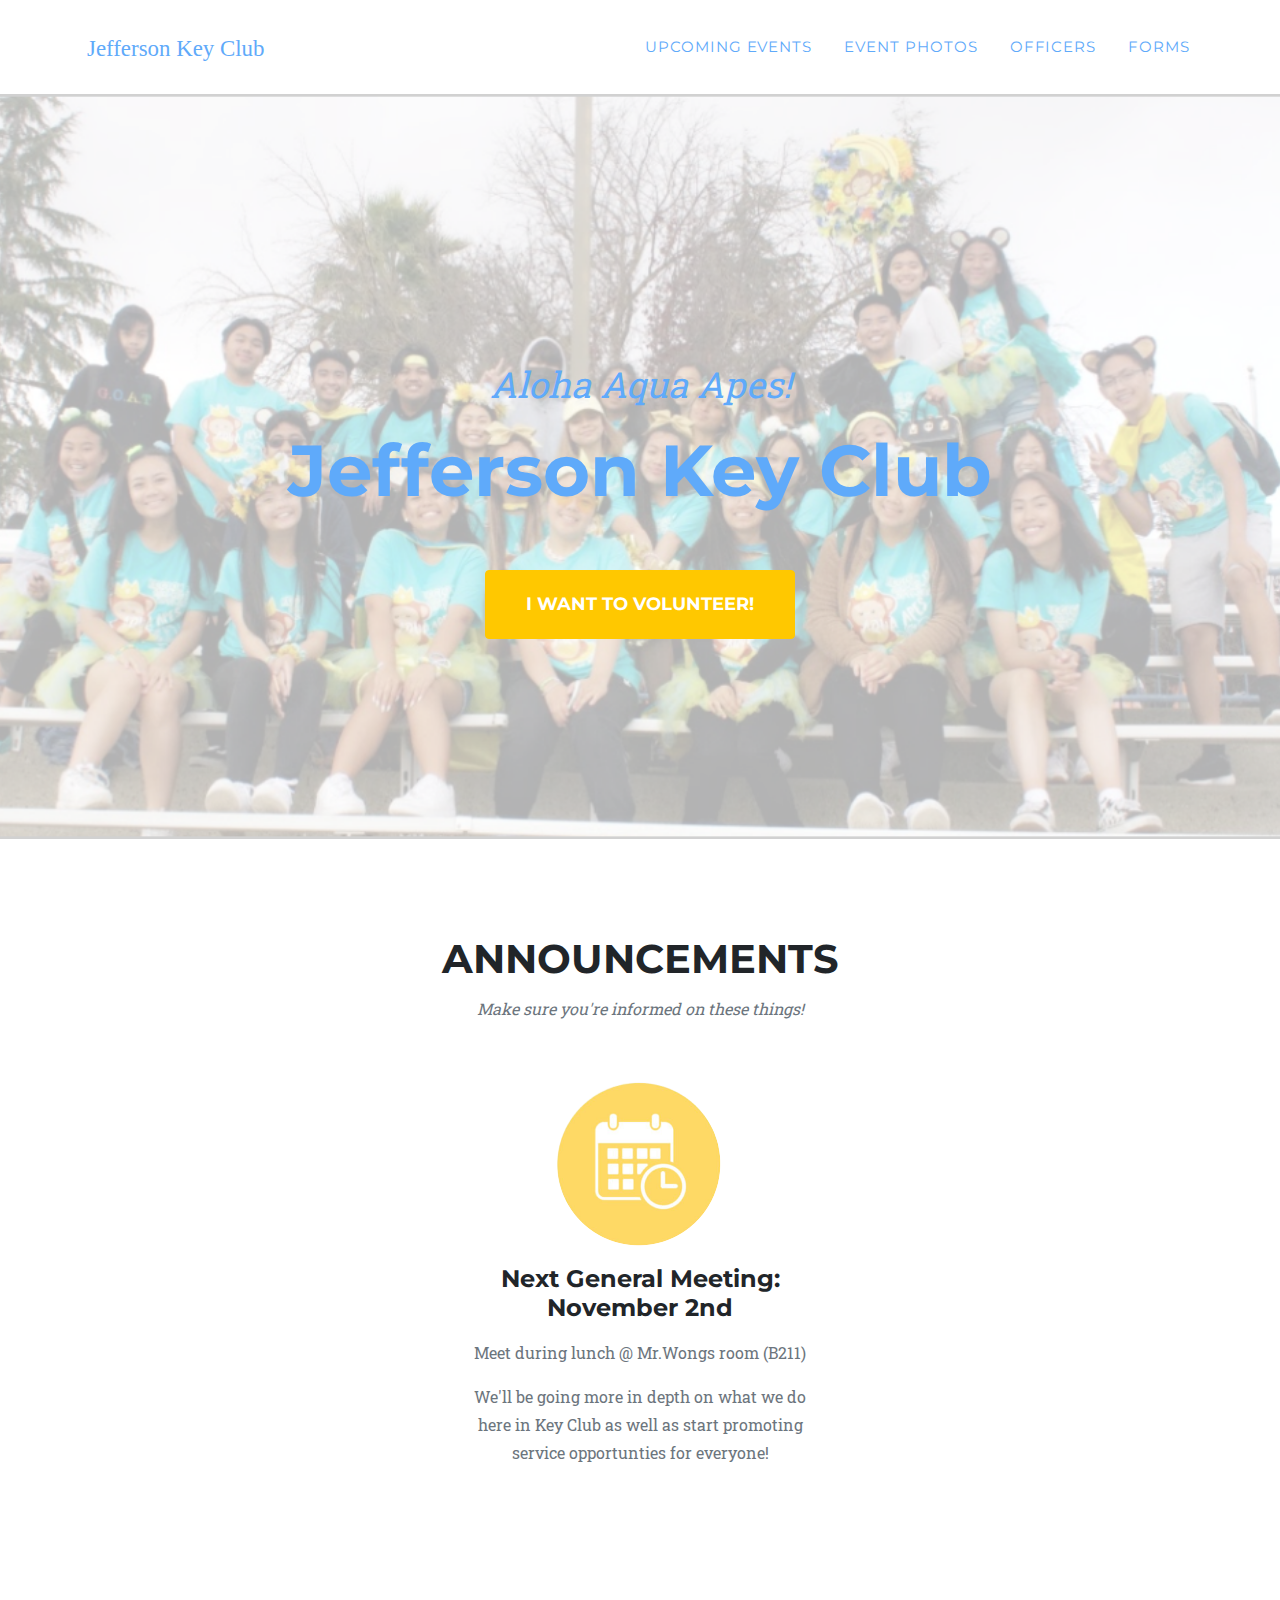
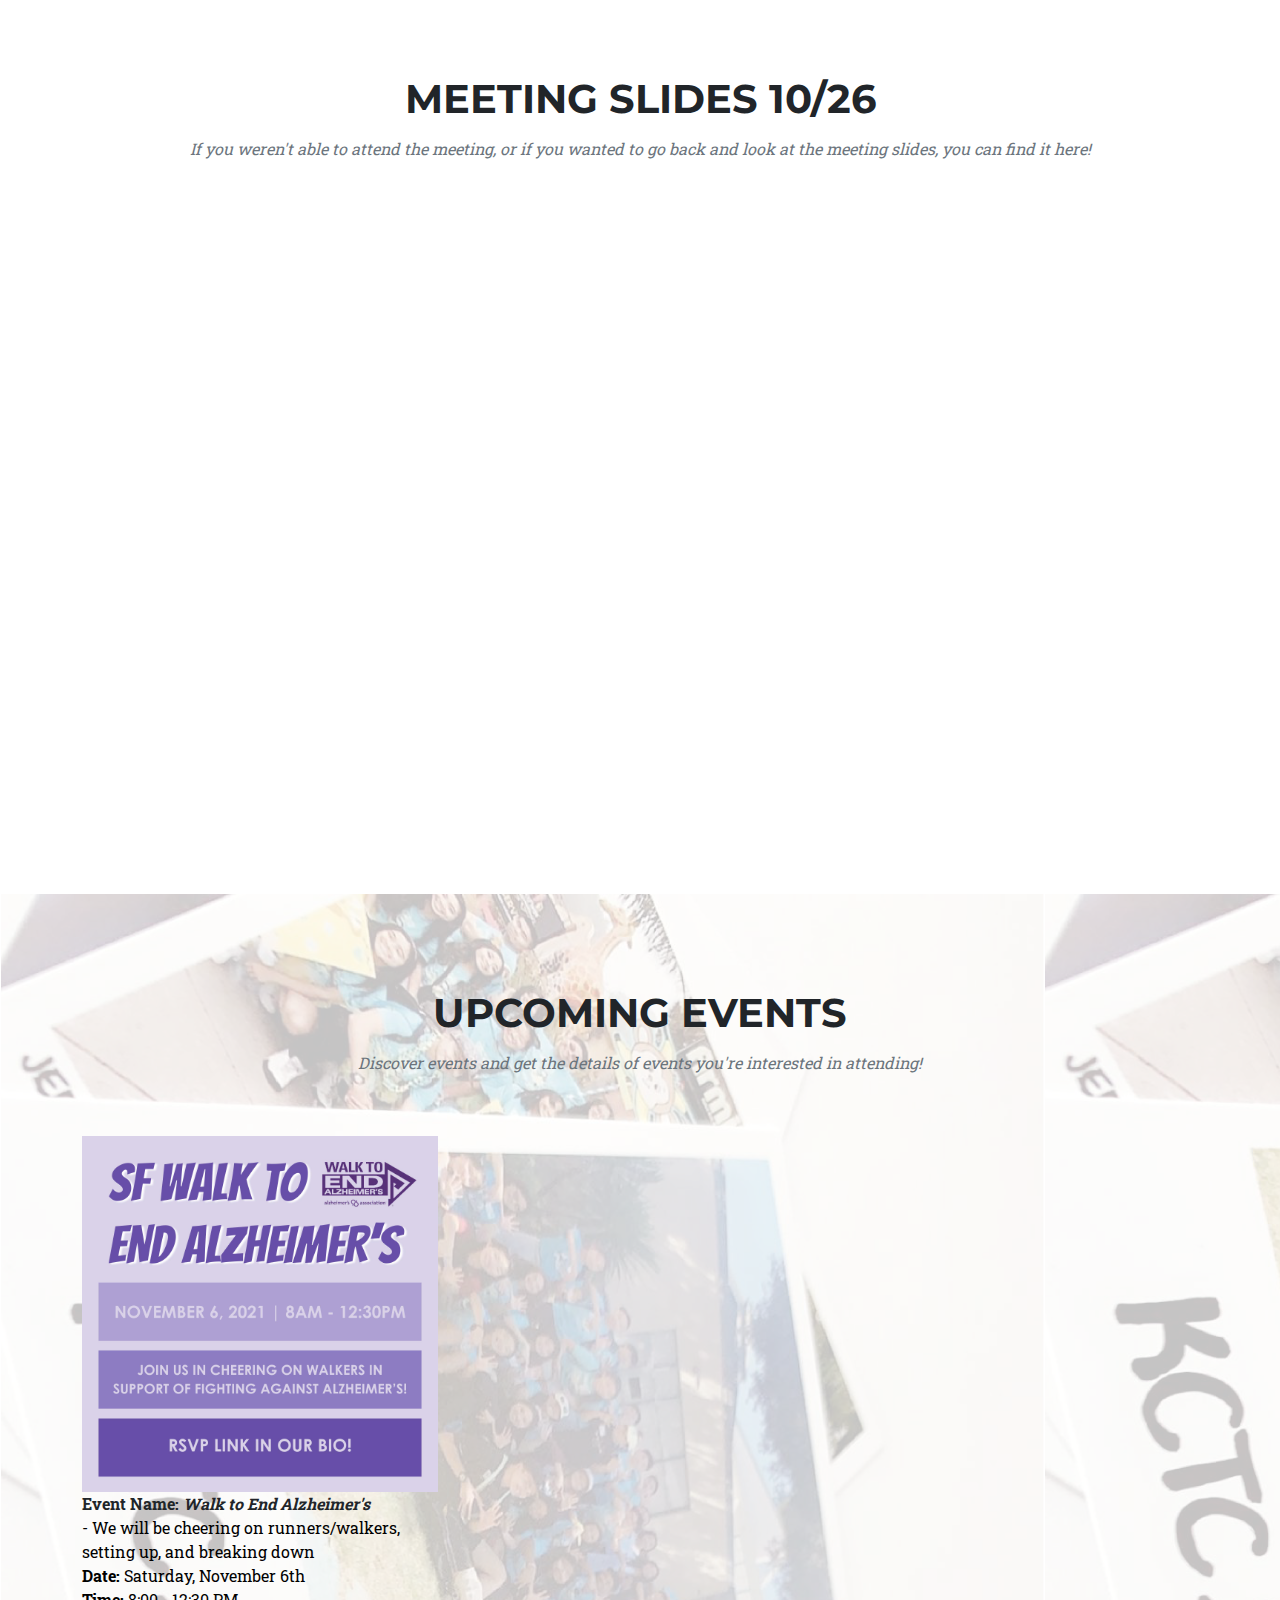
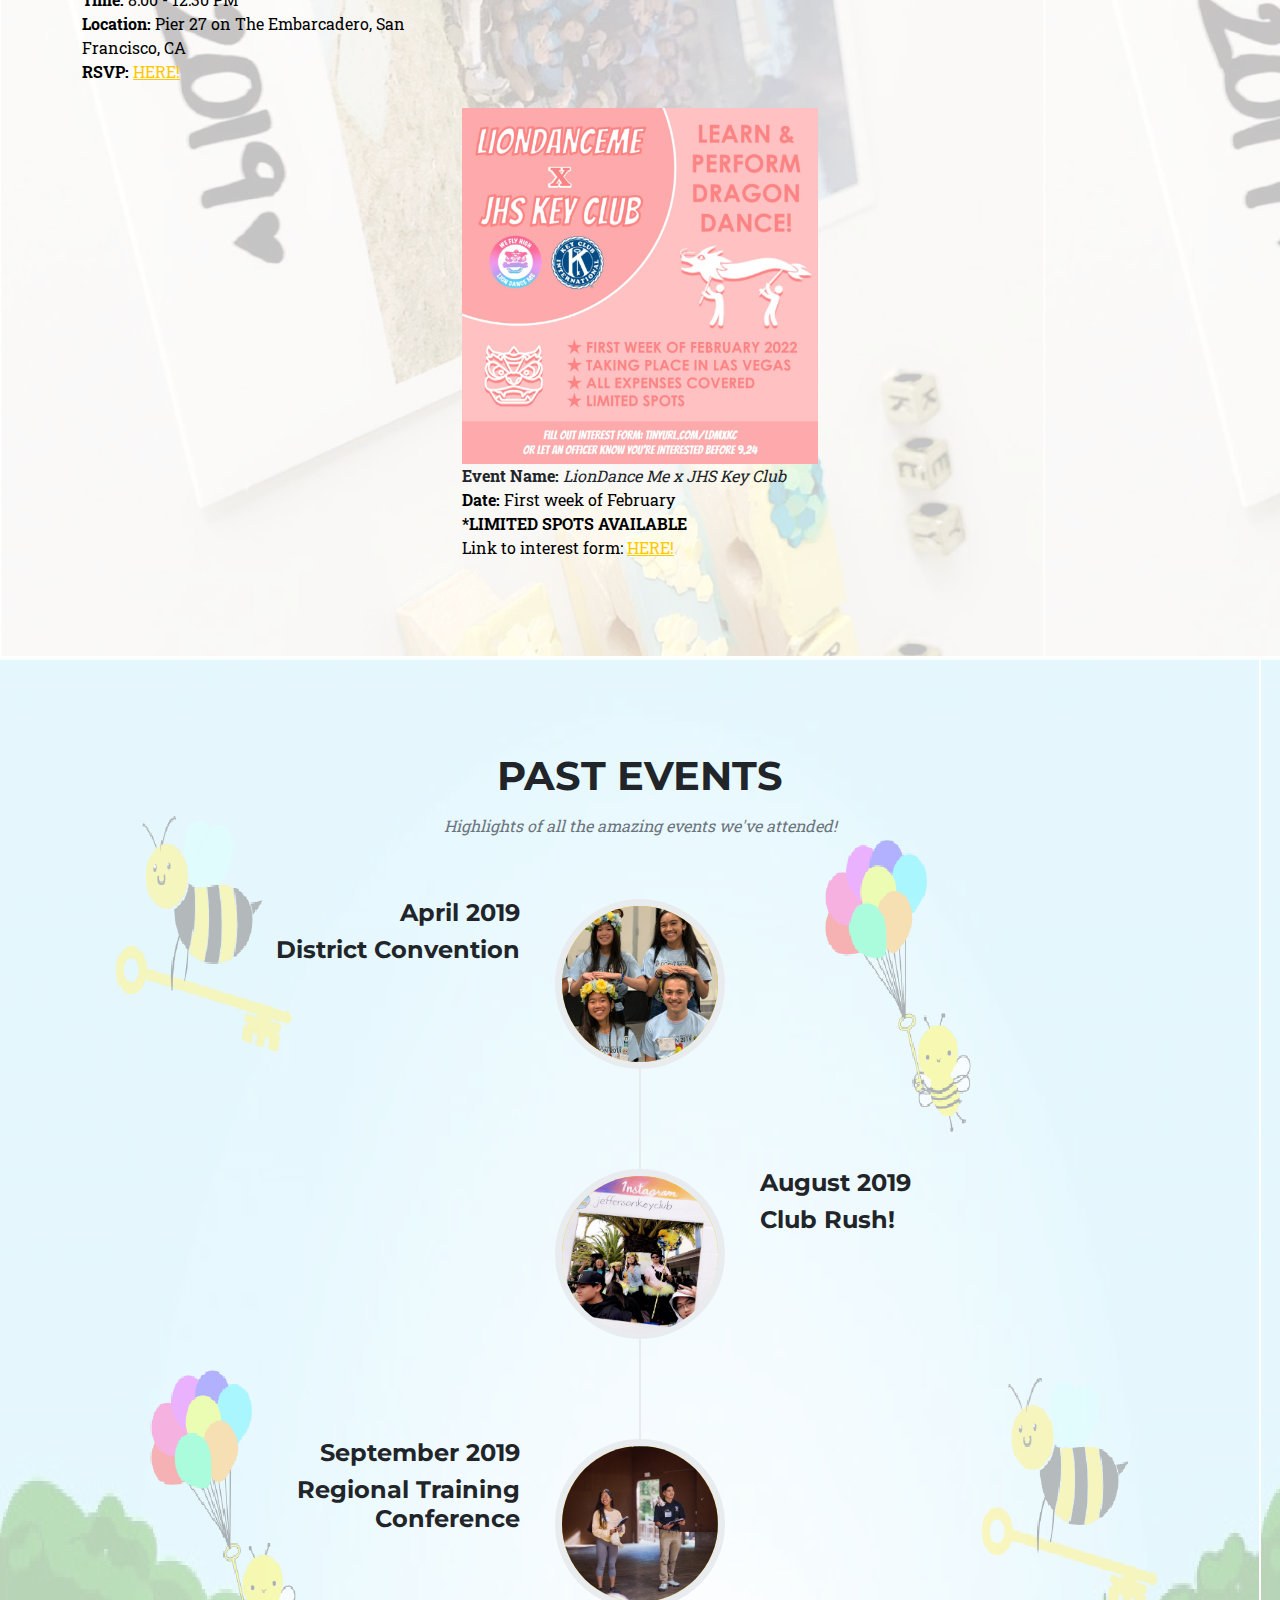
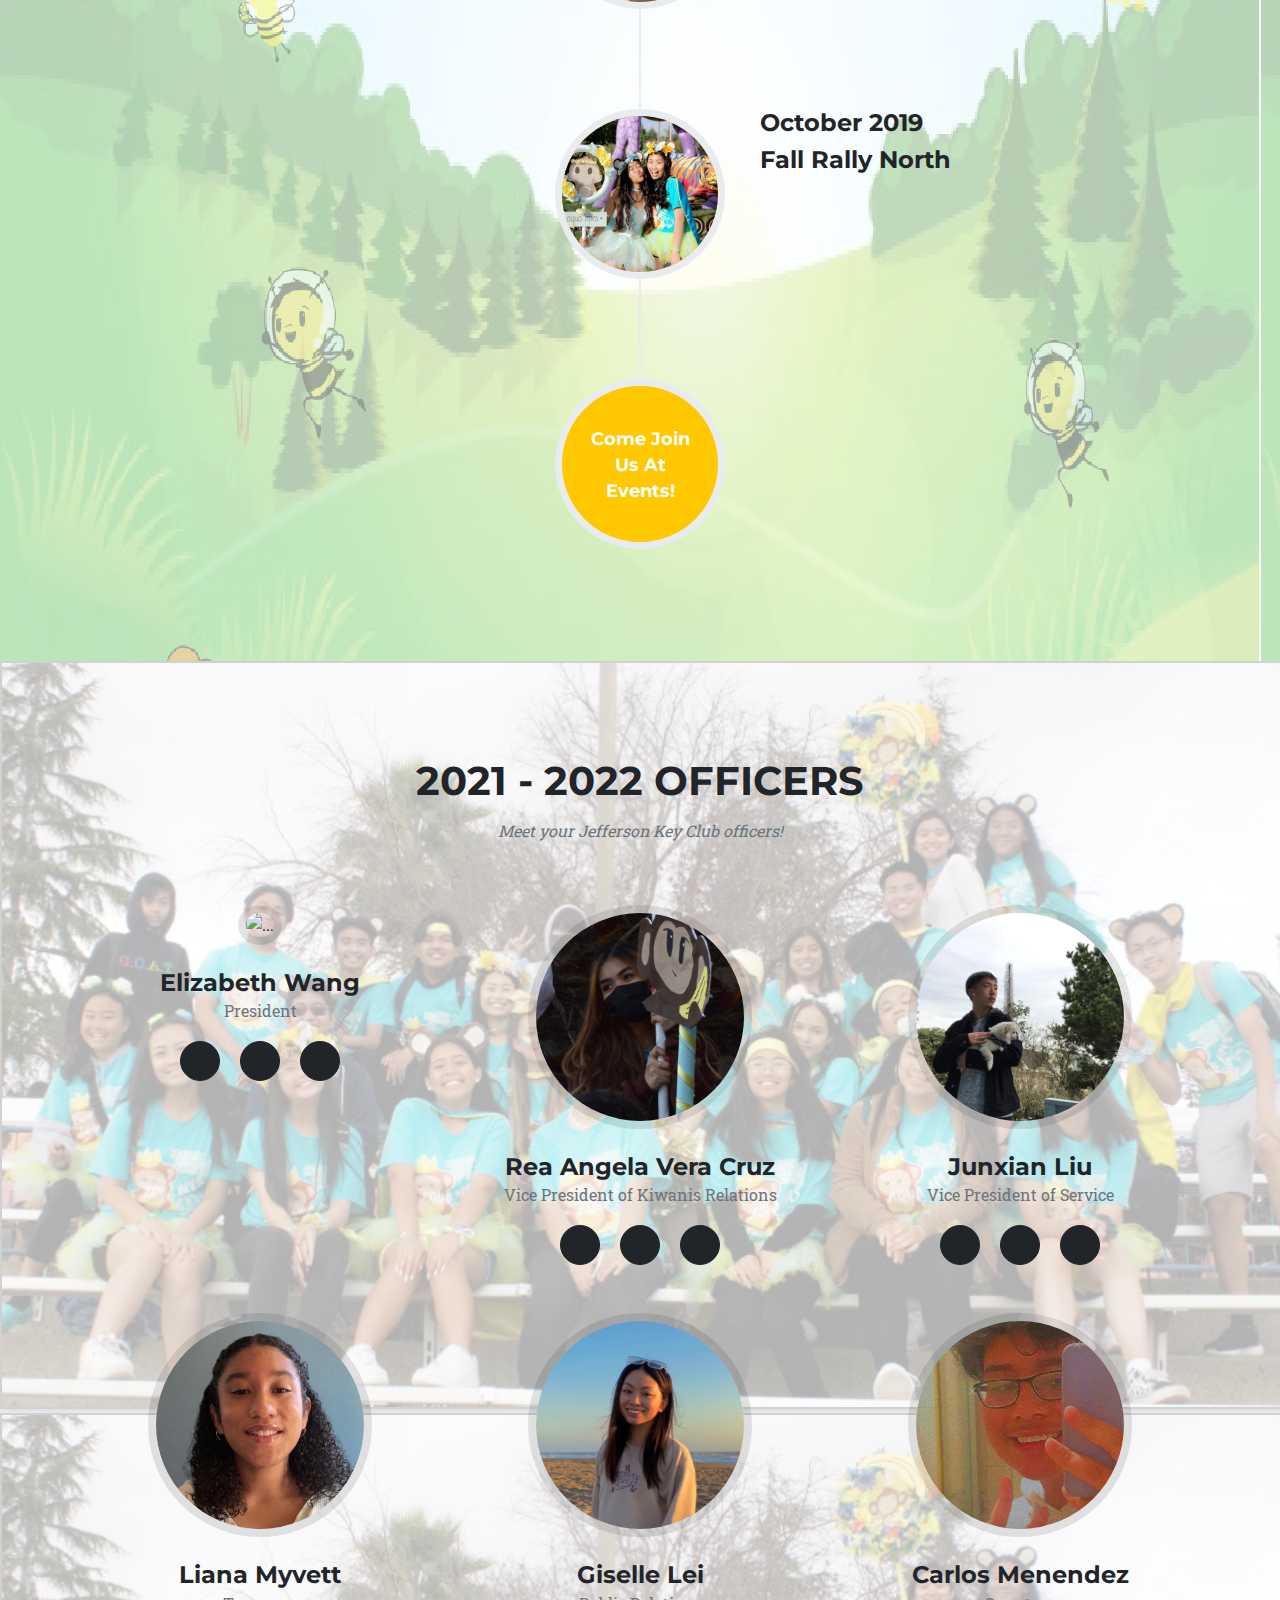
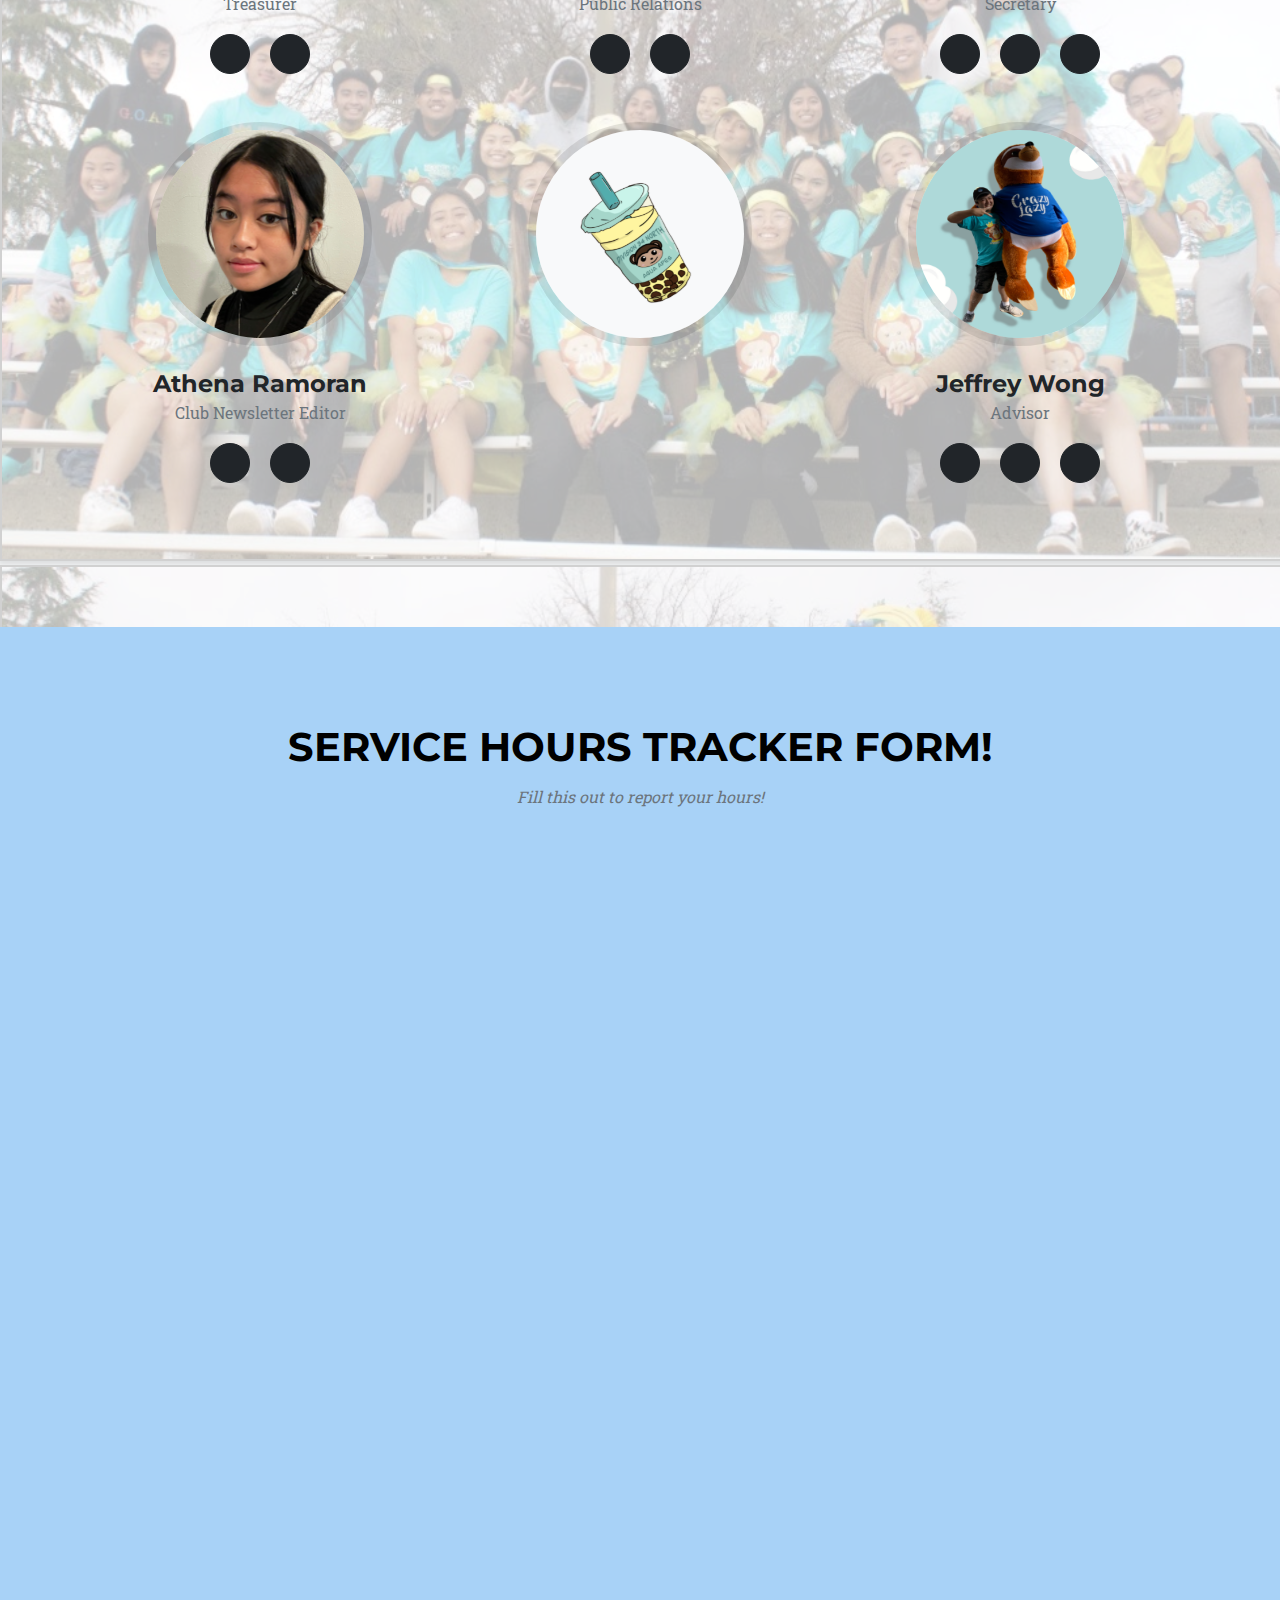
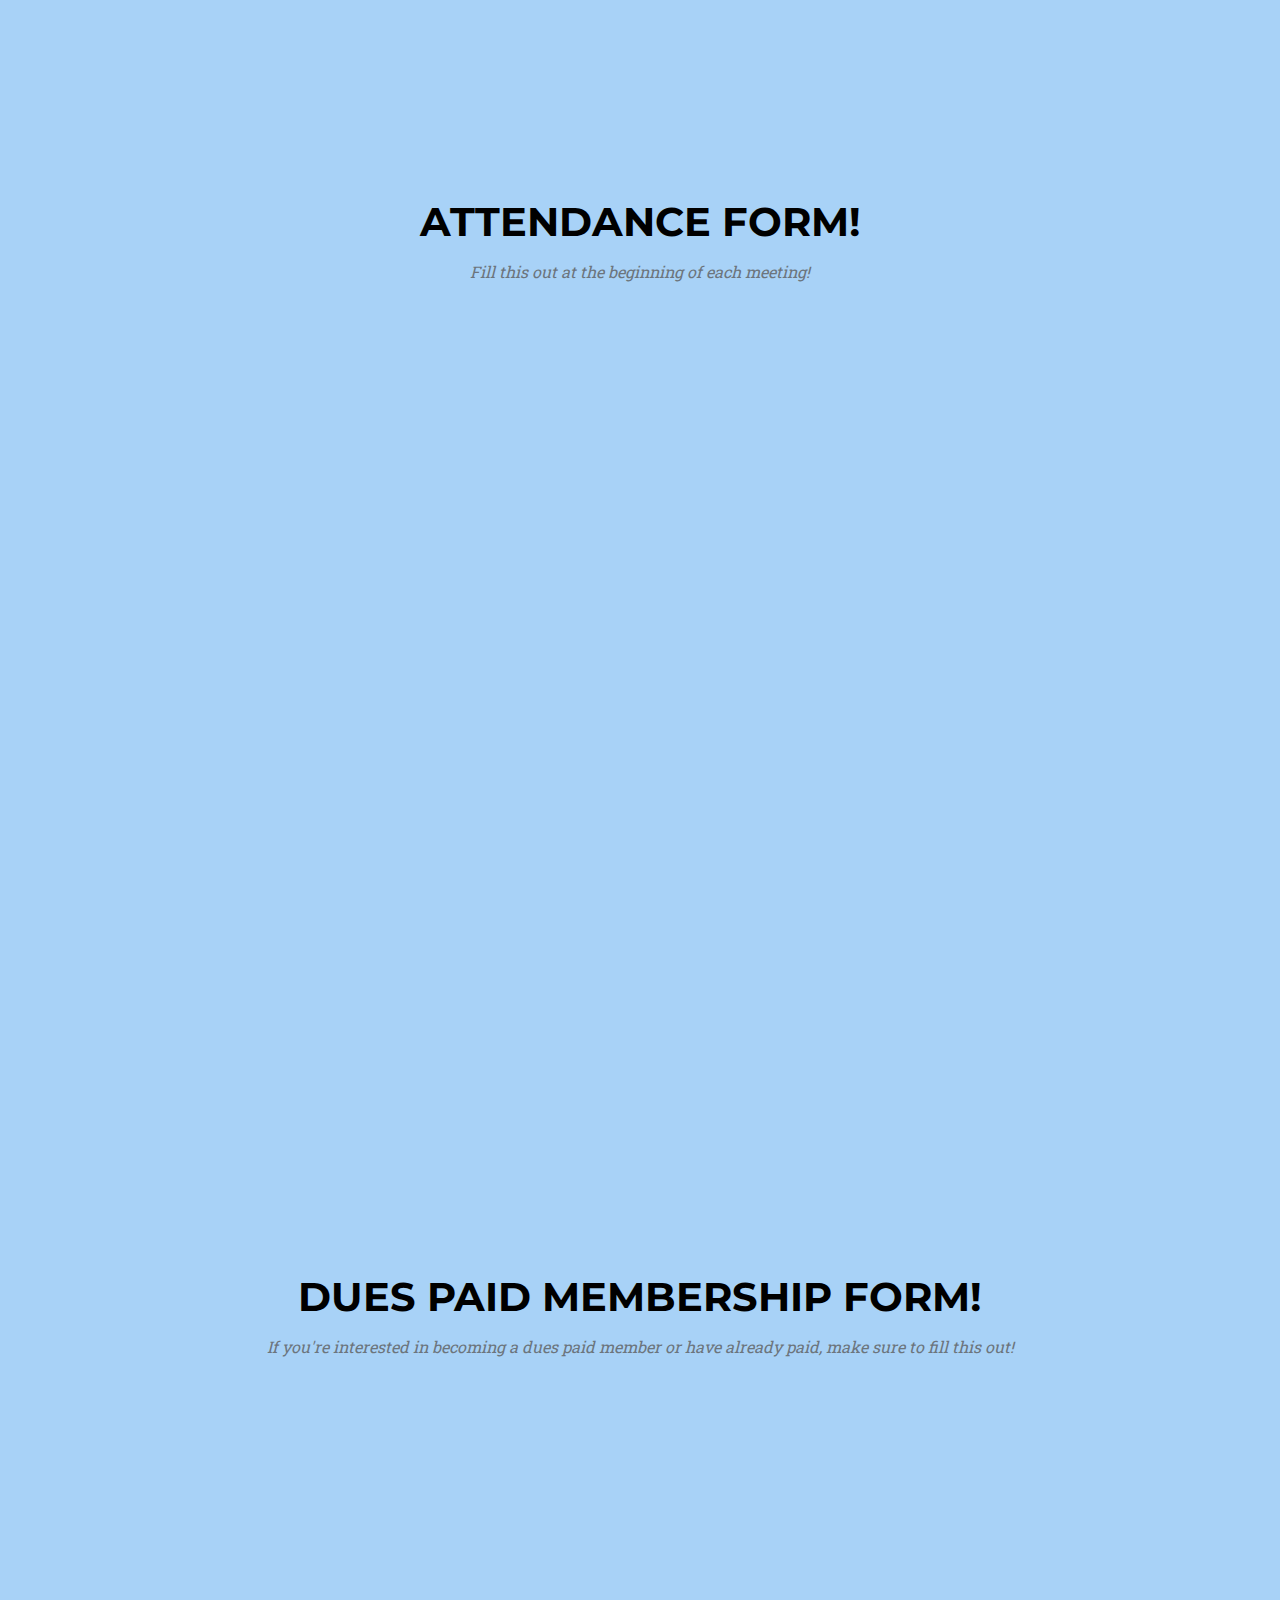
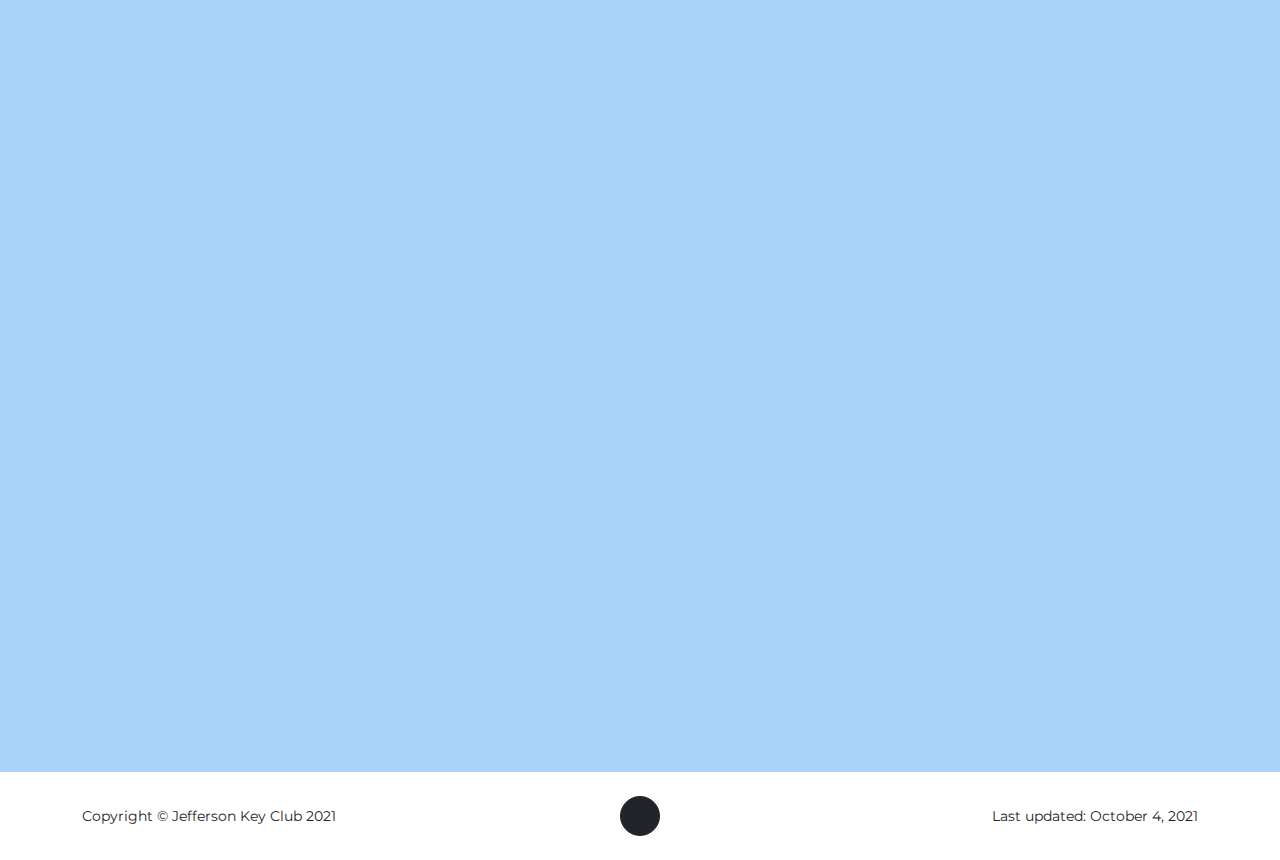
==== commit 6985f3a9: "updated meeting date" ====
--- a/index.html
+++ b/index.html
@@ -58,7 +58,7 @@
                     </div>
                     <div class="col-md-4">
                         <img src="website/calender.png">
-                        <h4 class="my-3">Next General Meeting: October 12th</h4>
+                        <h4 class="my-3">Next General Meeting: November 2nd</h4>
                         <p class="text-muted">Meet during lunch @ Mr.Wongs room (B211)</p>
                         <p class="text-muted">We'll be going more in depth on what we do here in Key Club as well as start promoting service opportunties for everyone!</p>
                     </div>
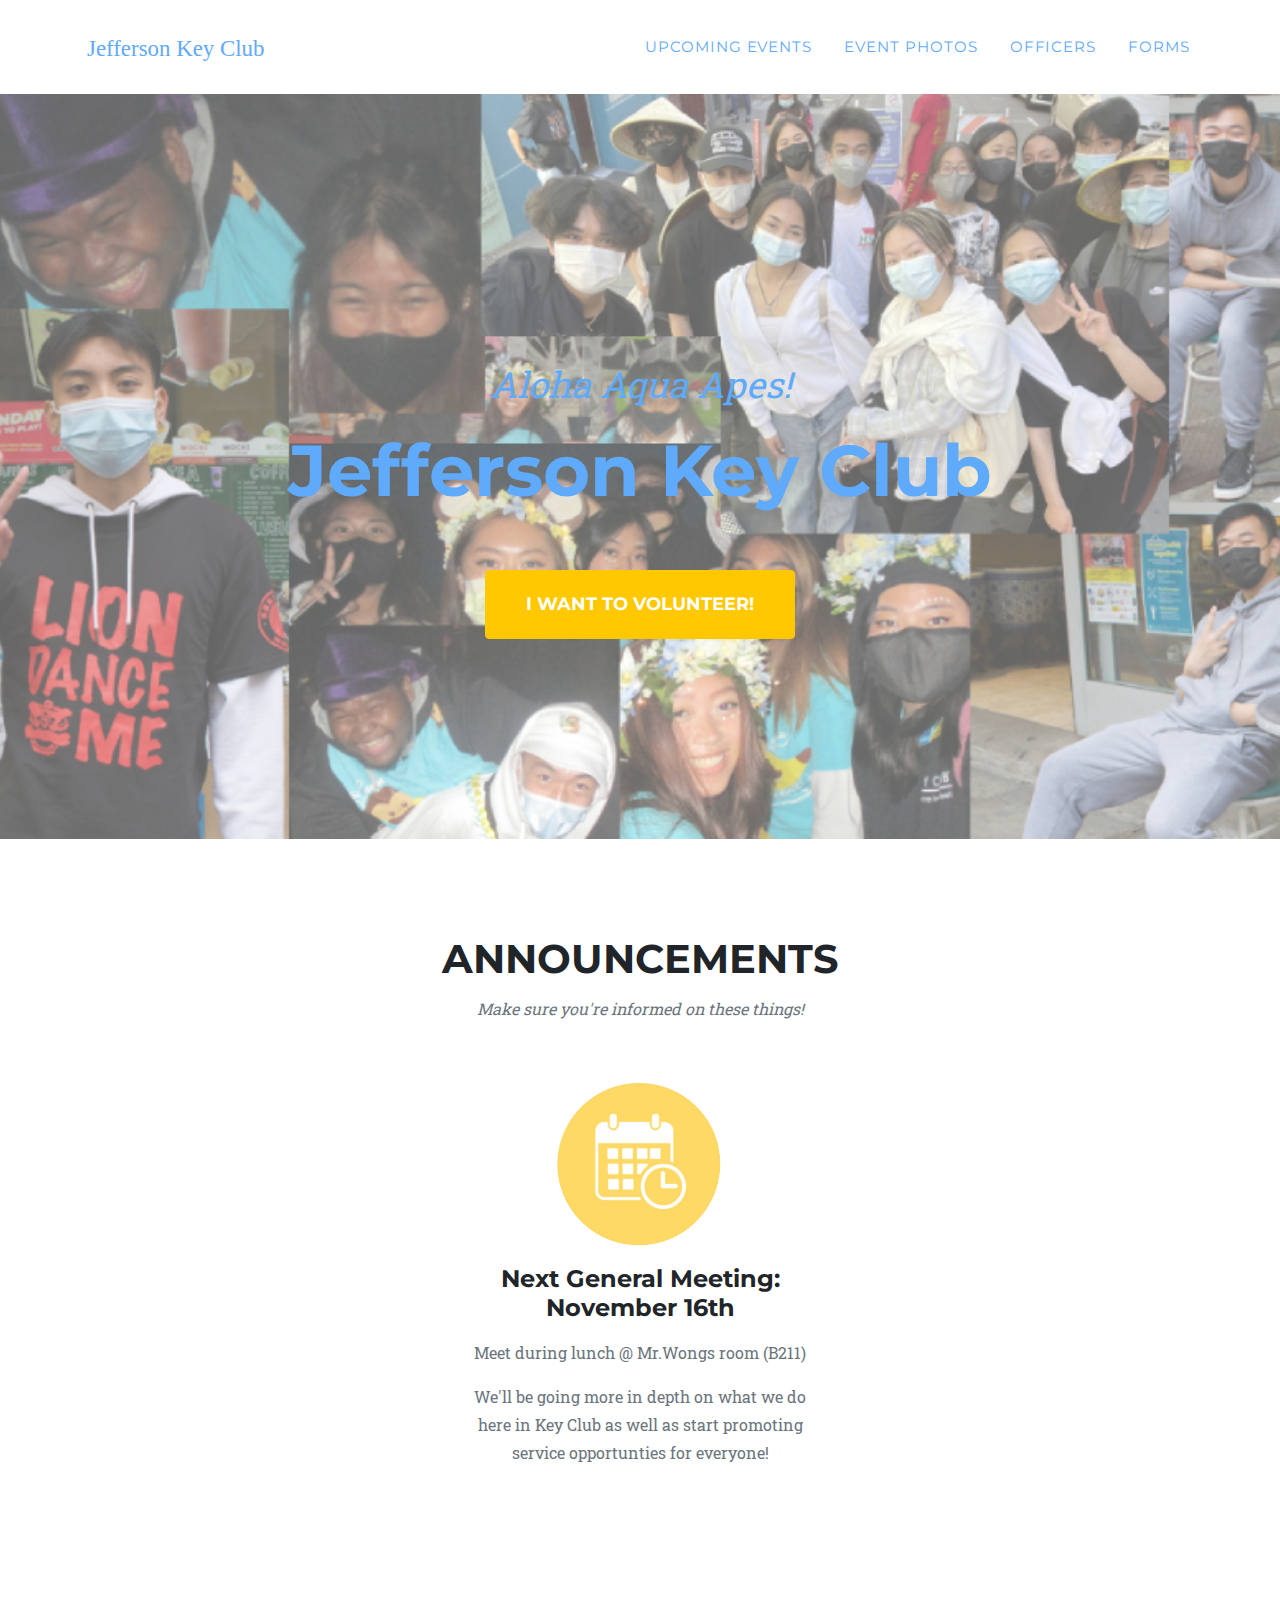
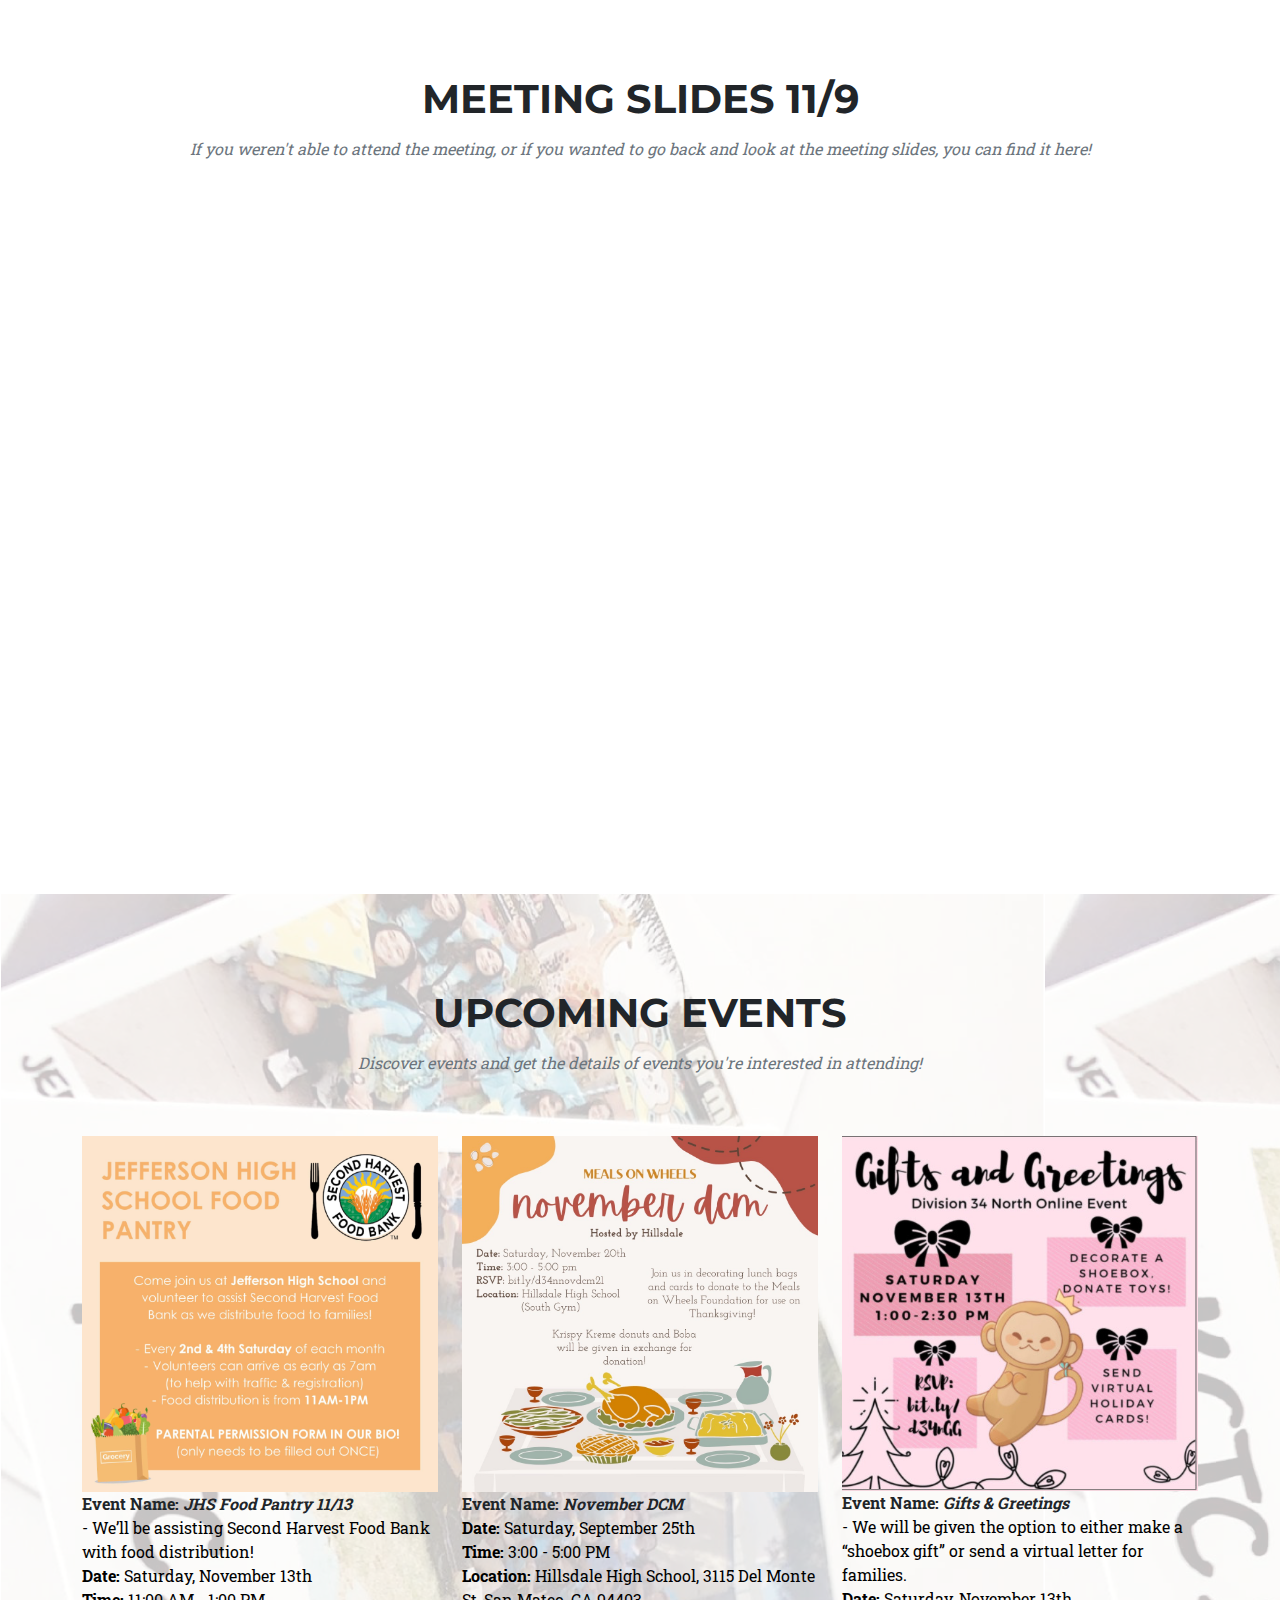
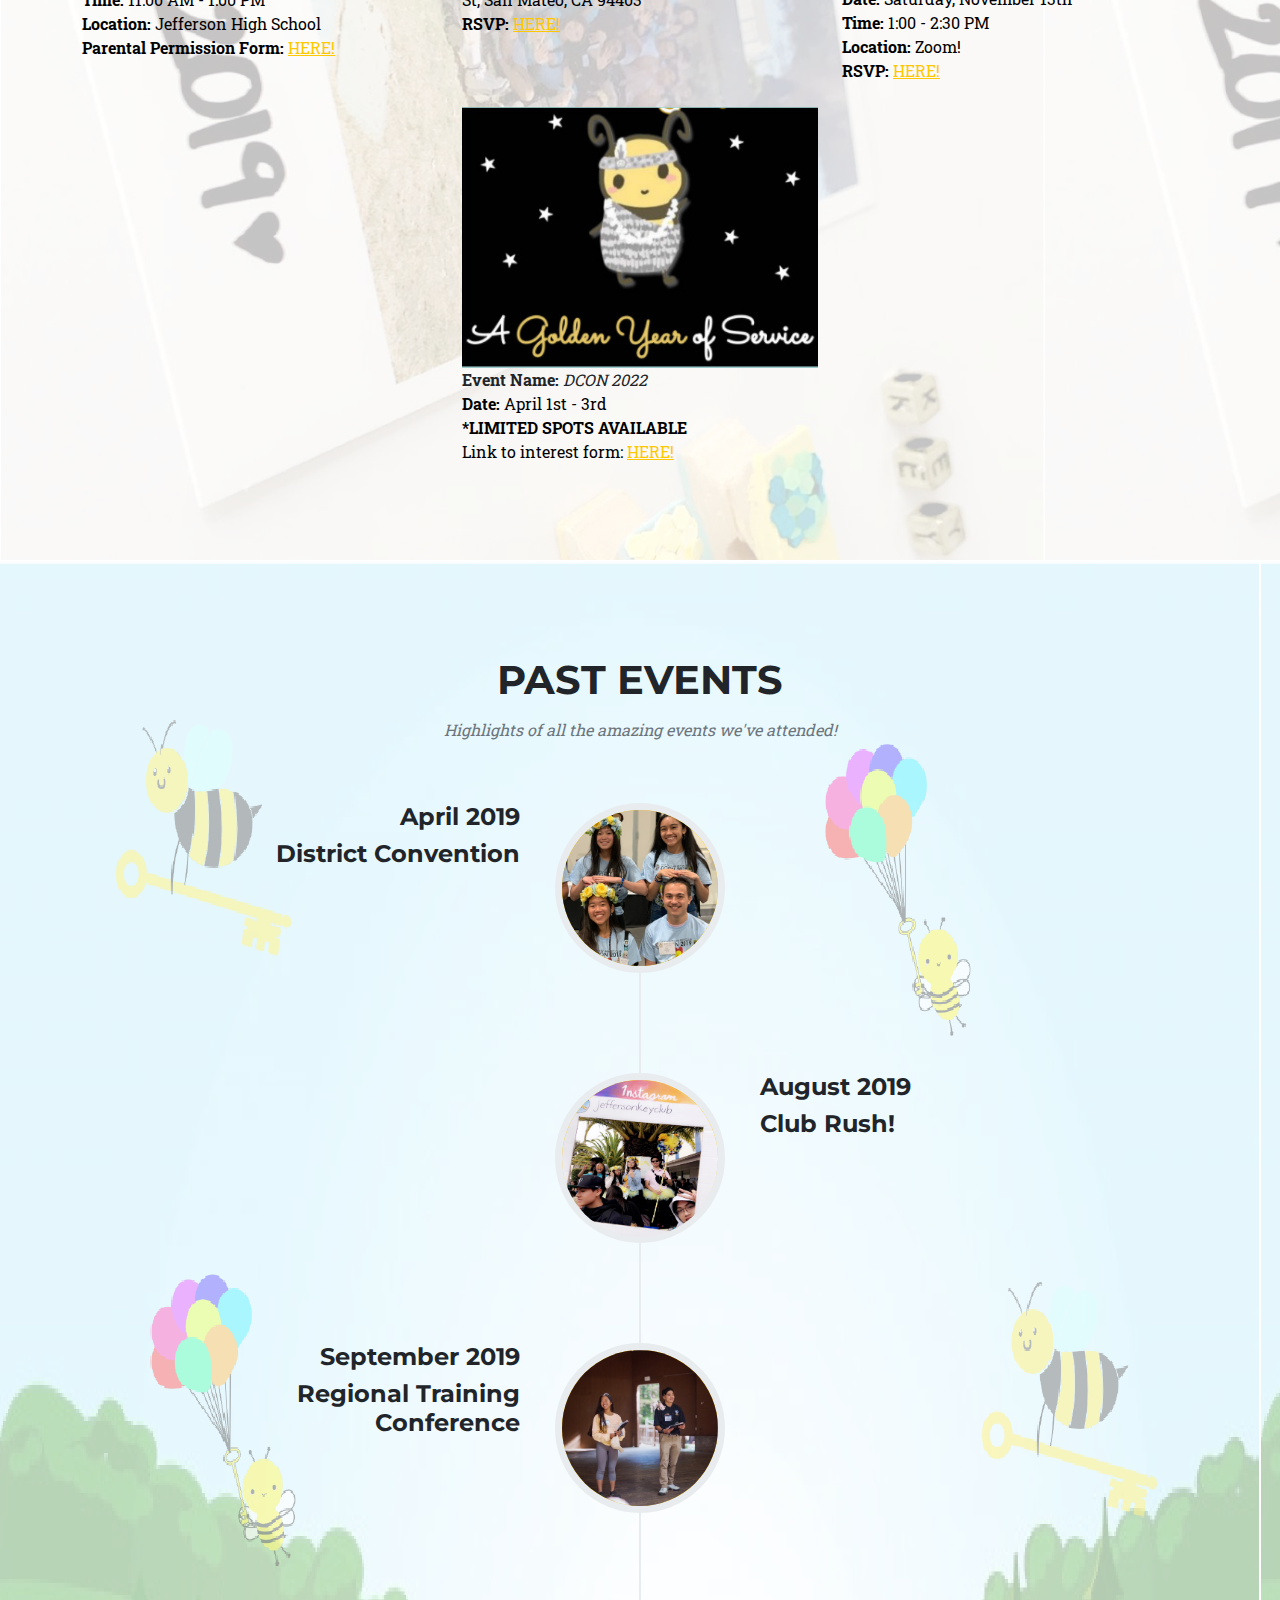
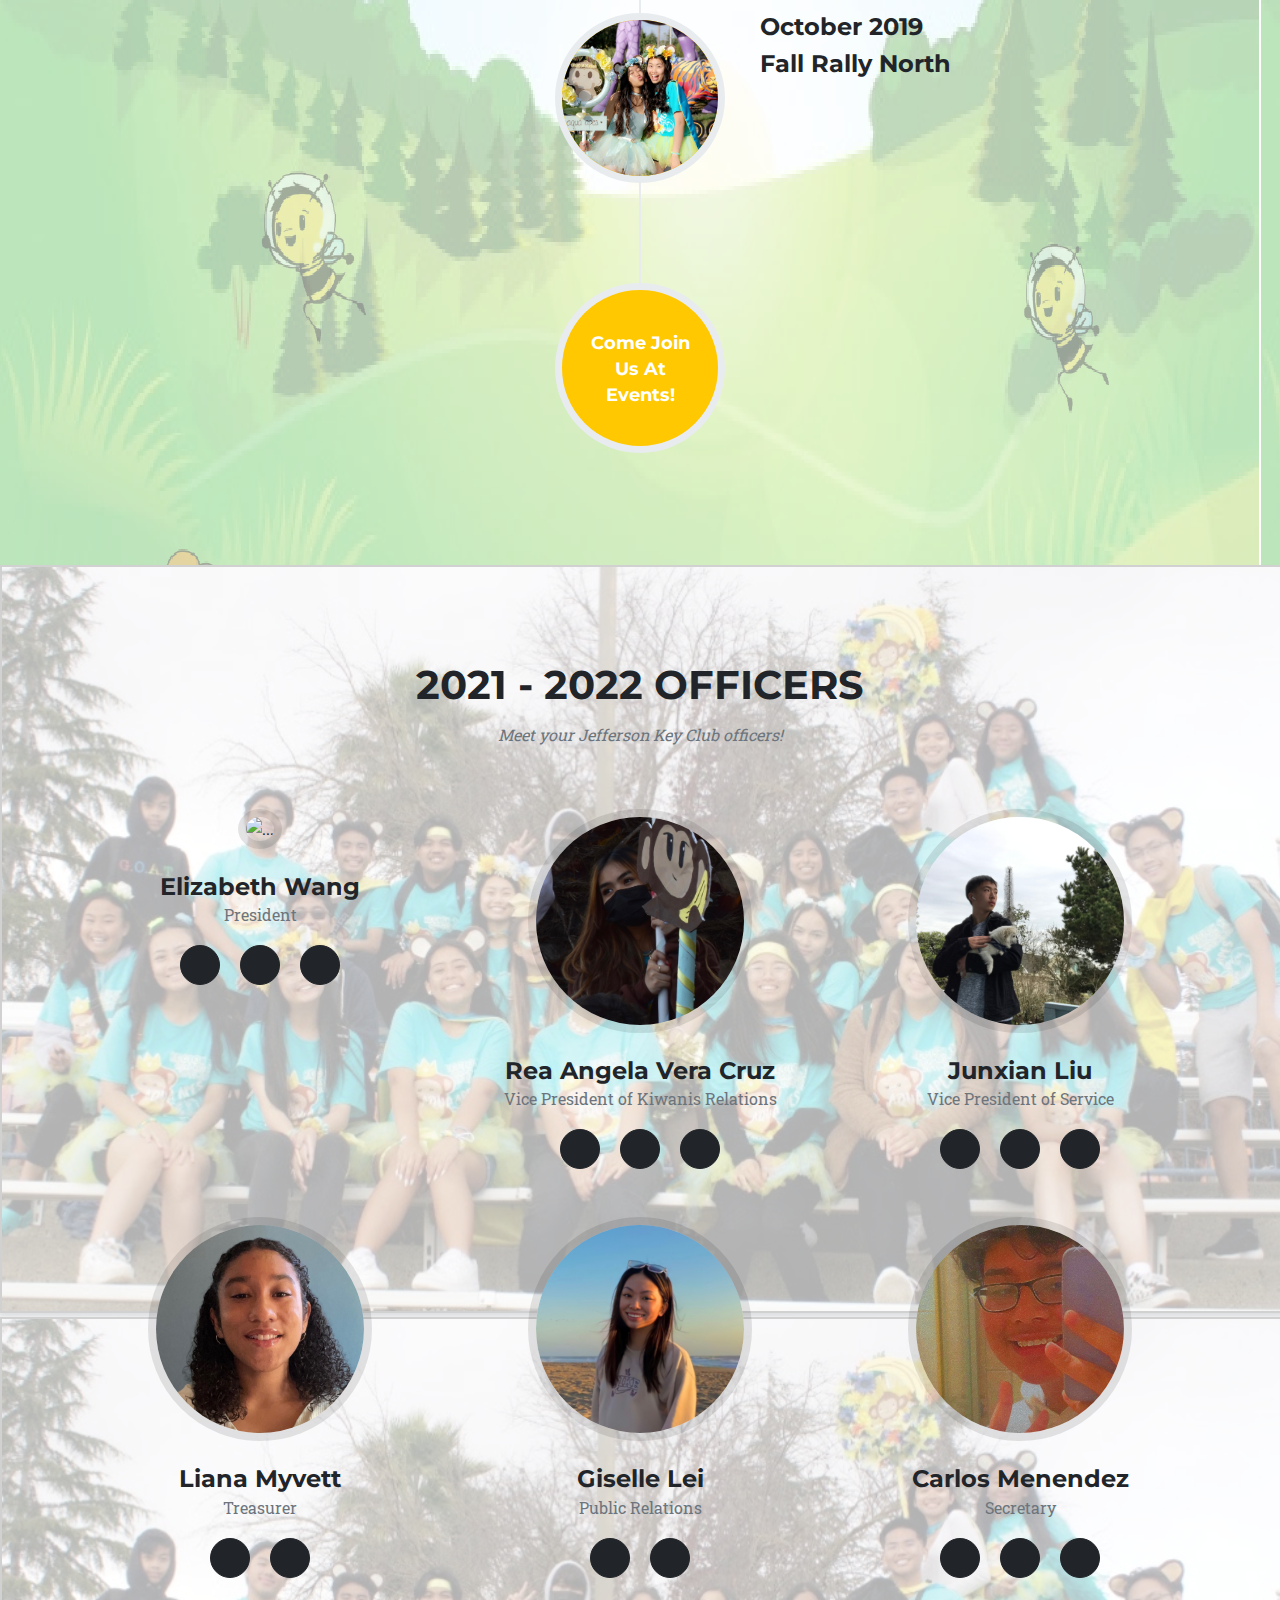
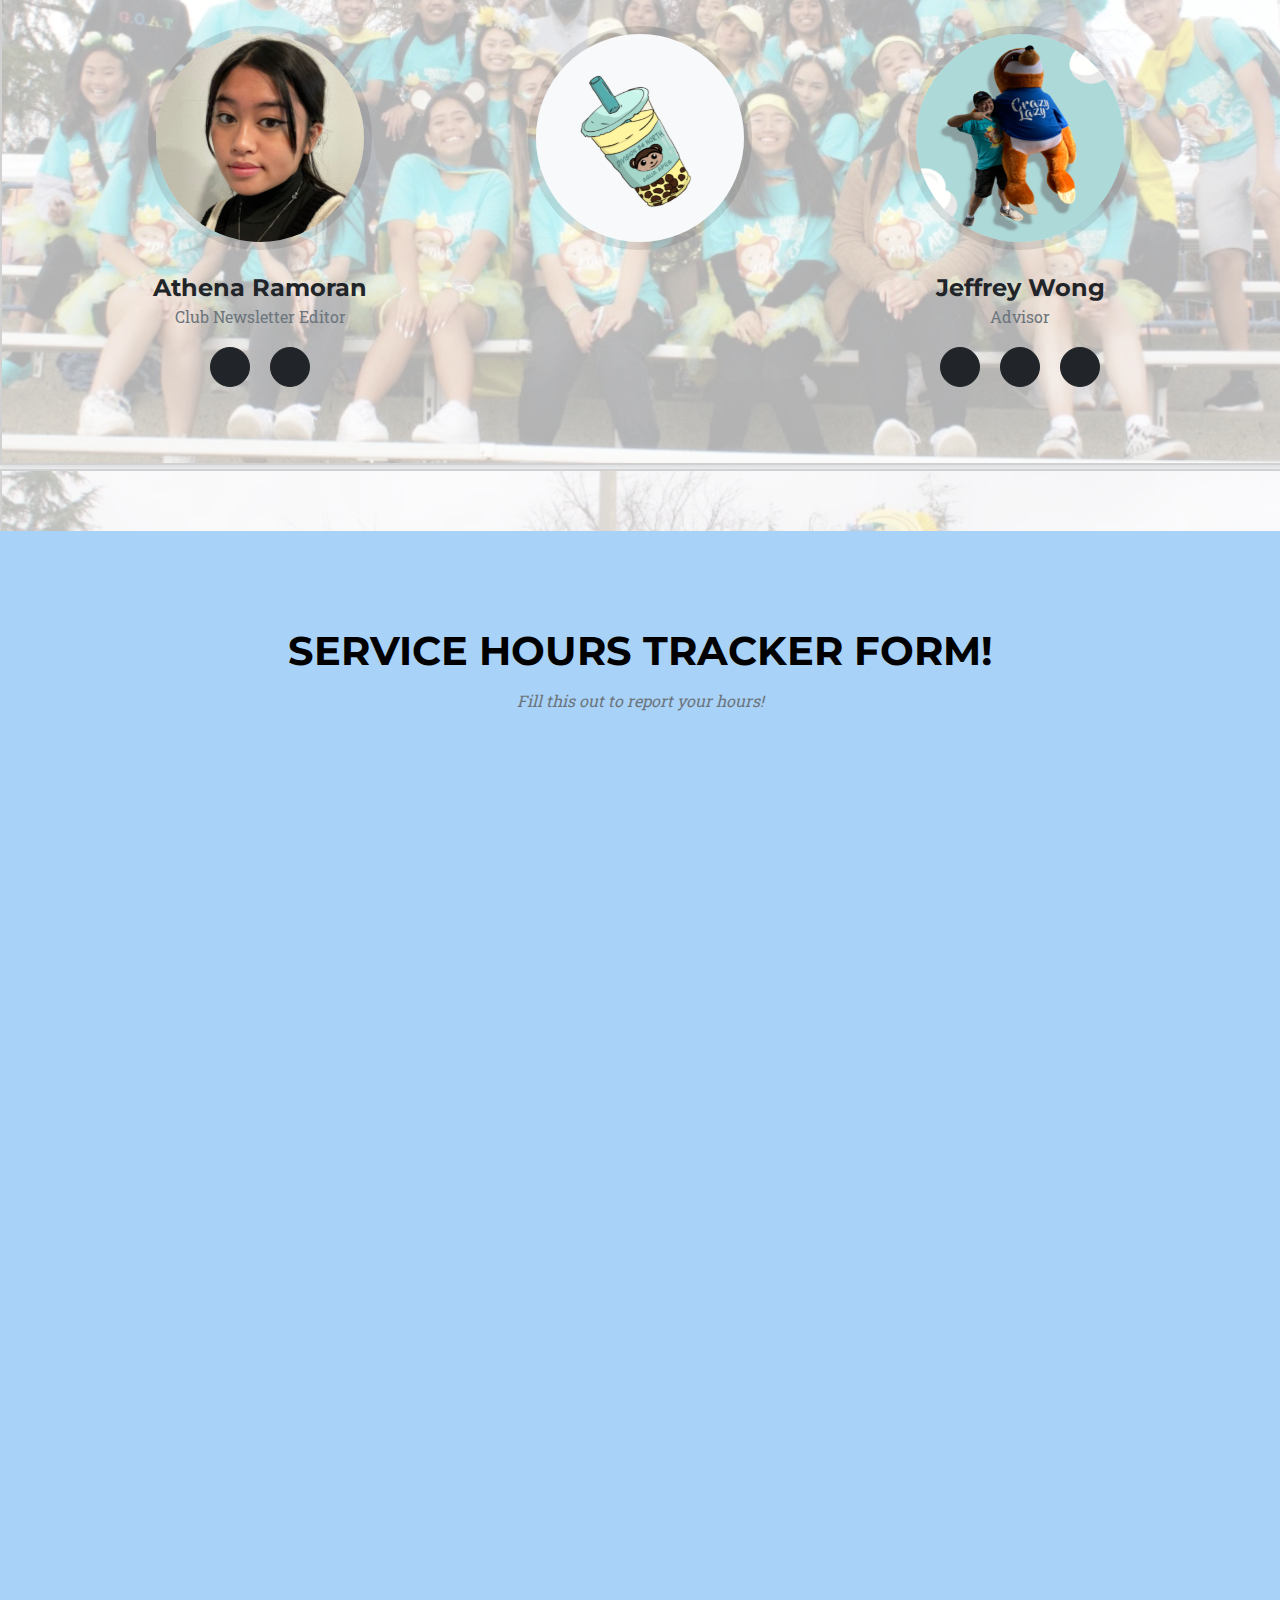
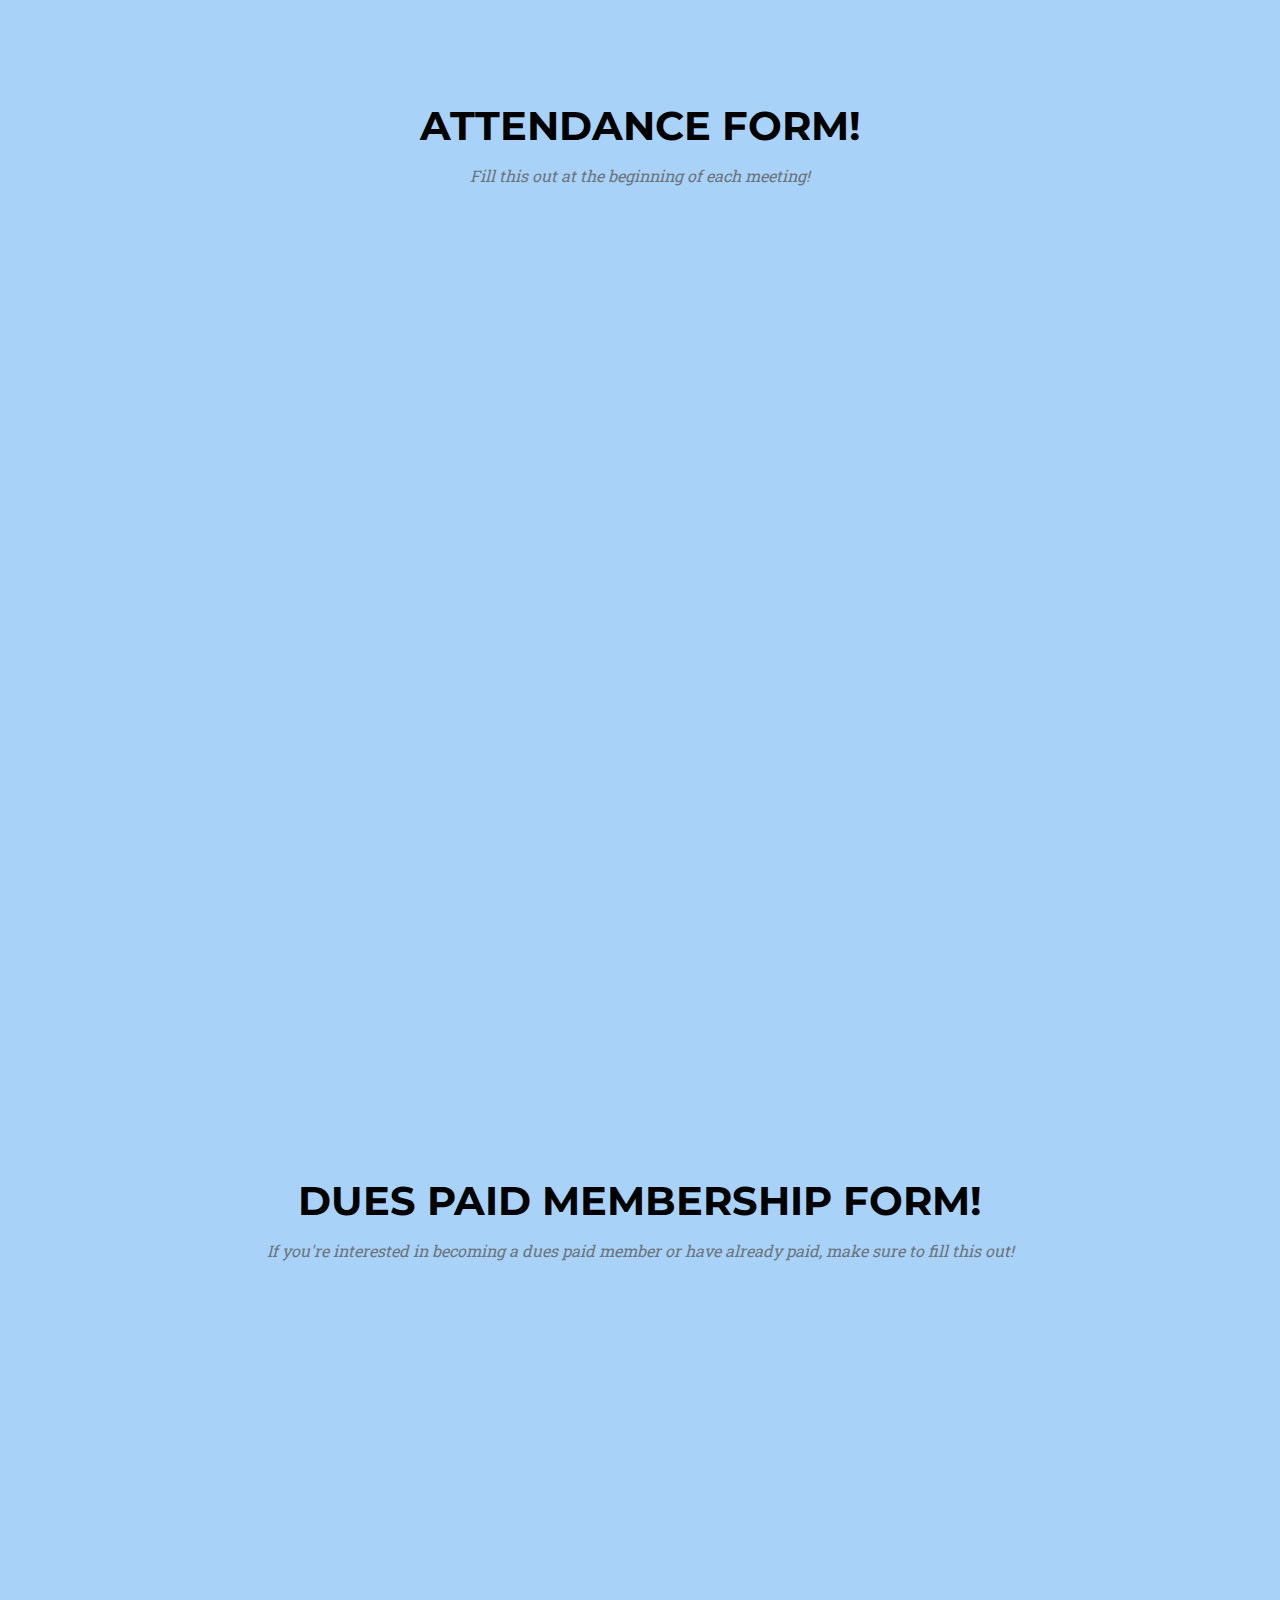
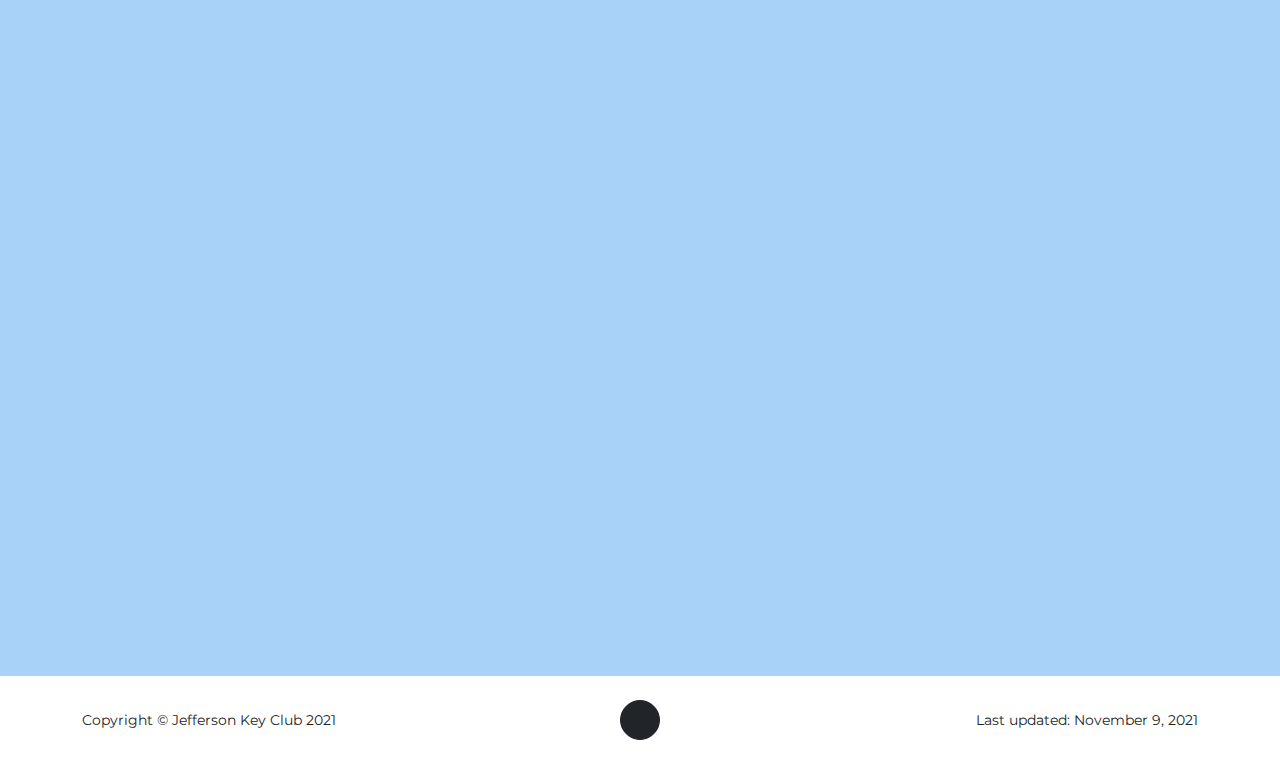
==== commit bfd8c137: "updated all events" ====
--- a/index.html
+++ b/index.html
@@ -58,7 +58,7 @@
                     </div>
                     <div class="col-md-4">
                         <img src="website/calender.png">
-                        <h4 class="my-3">Next General Meeting: November 2nd</h4>
+                        <h4 class="my-3">Next General Meeting: November 16th</h4>
                         <p class="text-muted">Meet during lunch @ Mr.Wongs room (B211)</p>
                         <p class="text-muted">We'll be going more in depth on what we do here in Key Club as well as start promoting service opportunties for everyone!</p>
                     </div>
@@ -74,9 +74,9 @@
         <section class="page-section" id="google-slides">
             <div class="container">
                 <div class="text-center">
-                    <h2 class="section-heading text-uppercase">Meeting Slides 10/26</h2>
+                    <h2 class="section-heading text-uppercase">Meeting Slides 11/9</h2>
                     <h3 class="section-subheading text-muted">If you weren't able to attend the meeting, or if you wanted to go back and look at the meeting slides, you can find it here!</h3>
-                    <iframe src="https://docs.google.com/presentation/d/e/2PACX-1vRkkTh4-ZpvoA7tmeuKby6HfpLg6bqNQQFWne60mrcrGq7s-GyhObaR4UjuzbwxH_ANrbEo0Bayl7OA/embed?start=true&loop=true&delayms=3000" frameborder="0" width="960" height="569" allowfullscreen="true" mozallowfullscreen="true" webkitallowfullscreen="true"></iframe>
+                    <iframe src="https://docs.google.com/presentation/d/e/2PACX-1vRwxssCY5ICkILLyIzv8WyXC11wztPKuHeUJRIGaw9d_pxSHht-uIIHlJGmgPRsSzLIdehdRBnnt9o0/embed?start=true&loop=true&delayms=3000" frameborder="0" width="960" height="569" allowfullscreen="true" mozallowfullscreen="true" webkitallowfullscreen="true"></iframe>
                 </div>
             </div>
         </section>
@@ -92,15 +92,15 @@
                         <!-- Event 1-->
                         <div class="portfolio-item">
                             <a class="portfolio-link" data-bs-toggle="modal" href="#portfolioModal1">
-                                <img class="img-fluid" src="upcoming-events/walk-to-end-alz.JPG" alt="..." />
+                                <img class="img-fluid" src="upcoming-events/jhs-food.png" alt="..." />
                             </a>
                             <div class="portfolio-caption">
-                                <div class="portfolio-caption-heading"><b>Event Name: <i>Walk to End Alzheimer's</i></b></div>
-                                <div class="portfolio-caption-subheading text-black">- We will be cheering on runners/walkers, setting up, and breaking down</div>
-                                <div class="portfolio-caption-subheading text-black"><b>Date: </b> Saturday, November 6th</div>
-                                <div class="portfolio-caption-subheading text-black"><b>Time: </b> 8:00 - 12:30 PM</div>
-                                <div class="portfolio-caption-subheading text-black"><b>Location: </b> Pier 27 on The Embarcadero, San Francisco, CA</div>
-                                <div class="portfolio-caption-subheading text-black"><b>RSVP: </b><a href="https://forms.gle/K4W9A4VjSA6fWK2TA">HERE!</a></div>
+                                <div class="portfolio-caption-heading"><b>Event Name: <i>JHS Food Pantry 11/13</i></b></div>
+                                <div class="portfolio-caption-subheading text-black">- We’ll be assisting Second Harvest Food Bank with food distribution!</div>
+                                <div class="portfolio-caption-subheading text-black"><b>Date: </b> Saturday, November 13th</div>
+                                <div class="portfolio-caption-subheading text-black"><b>Time: </b> 11:00 AM - 1:00 PM</div>
+                                <div class="portfolio-caption-subheading text-black"><b>Location: </b> Jefferson High School</div>
+                                <div class="portfolio-caption-subheading text-black"><b>Parental Permission Form: </b><a href="https://shfb.tfaforms.net/4">HERE!</a></div>
                             </div>
                         </div>
                     </div>
@@ -108,31 +108,31 @@
                         <!-- Event 2-->
                         <div class="portfolio-item">
                             <a class="portfolio-link" data-bs-toggle="modal" href="#portfolioModal2">
-                                <img class="img-fluid" src="website/filler.png" alt="..." />
-                            </a> <!--
-                            <div class="portfolio-caption">
-                                <div class="portfolio-caption-heading"><b>Event Name: <i>September DCM</i></b></div>
+                                <img class="img-fluid" src="upcoming-events/november-dcm.JPEG" alt="..." />
+                            </a> 
+                            <div class="portfolio-caption">
+                                <div class="portfolio-caption-heading"><b>Event Name: <i>November DCM</i></b></div>
                                 <div class="portfolio-caption-subheading text-black"><b>Date: </b>Saturday, September 25th</div>
-                                <div class="portfolio-caption-subheading text-black"><b>Time: </b>3:30 - 5:30 PM</div>
-                                <div class="portfolio-caption-subheading text-black"><b>Location: </b>SSF Scavenger Building, 500 E Jamie Ct, South San Francisco, CA 94080</div>
-                                <div class="portfolio-caption-subheading text-black"><b>Dares Form: </b><a href="bit.ly/d34ndaresdcm">HERE!</a></div>
-                            </div> -->
+                                <div class="portfolio-caption-subheading text-black"><b>Time: </b>3:00 - 5:00 PM</div>
+                                <div class="portfolio-caption-subheading text-black"><b>Location: </b>Hillsdale High School, 3115 Del Monte St, San Mateo, CA 94403</div>
+                                <div class="portfolio-caption-subheading text-black"><b>RSVP: </b><a href="http://bit.ly/d34nnovdcm21">HERE!</a></div>
+                            </div>
                         </div>
                     </div>
                     <div class="col-lg-4 col-sm-6 mb-4">
                         <!-- Event 3-->
                         <div class="portfolio-item">
                             <a class="portfolio-link" data-bs-toggle="modal" href="#portfolioModal3">
-                                <img class="img-fluid" src="website/filler.png" alt="..." />
-                            </a> <!--
-                            <div class="portfolio-caption">
-                                <div class="portfolio-caption-heading"><b>Event Name: <i>October DCM / FRN Prep Day #3</i></b></div>
-                                <div class="portfolio-caption-subheading text-black">- This year, our October DCM will include our third FRN prep as our activity! We will have an alternate service project for those not interested in attending FRN: Kindness Rocks</div>
-                                <div class="portfolio-caption-subheading text-black"><b>Date: </b> Saturday, October 16th</div>
+                                <img class="img-fluid" src="upcoming-events/gift-greeting.jpg" alt="..." />
+                            </a>
+                            <div class="portfolio-caption">
+                                <div class="portfolio-caption-heading"><b>Event Name: <i>Gifts & Greetings</i></b></div>
+                                <div class="portfolio-caption-subheading text-black">- We will be given the option to either make a “shoebox gift” or send a virtual letter for families. </div>
+                                <div class="portfolio-caption-subheading text-black"><b>Date: </b> Saturday, November 13th</div>
                                 <div class="portfolio-caption-subheading text-black"><b>Time: </b>1:00 - 2:30 PM</div>
-                                <div class="portfolio-caption-subheading text-black"><b>Location: </b>Lindley Meadow (Golden Gate Park), 1000 John F Kennedy Dr, San Francisco, CA 94122</div>
-                                <div class="portfolio-caption-subheading text-black"><b>RSVP: </b><a href="http://bit.ly/d34noctdcm">HERE!</a></div>
-                            </div> -->
+                                <div class="portfolio-caption-subheading text-black"><b>Location: </b>Zoom!</div>
+                                <div class="portfolio-caption-subheading text-black"><b>RSVP: </b><a href="http://bit.ly/d34nGG">HERE!</a></div>
+                            </div>
                         </div>
                     </div>
                     <div class="col-lg-4 col-sm-6 mb-4 mb-lg-0">
@@ -153,13 +153,13 @@
                         <!-- Event 5-->
                         <div class="portfolio-item">
                             <a class="portfolio-link" data-bs-toggle="modal" href="#portfolioModal4">
-                                <img class="img-fluid" src="upcoming-events/ldmxkc.png" alt="..." />
+                                <img class="img-fluid" src="upcoming-events/dcon.jpg" alt="..." />
                             </a>
                             <div class="portfolio-caption">
-                                <div class="portfolio-caption-heading"><b>Event Name: </b><i>LionDance Me x JHS Key Club</i></div>
-                                <div class="portfolio-caption-subheading text-black"><b>Date: </b>First week of February</div>
+                                <div class="portfolio-caption-heading"><b>Event Name: </b><i>DCON 2022</i></div>
+                                <div class="portfolio-caption-subheading text-black"><b>Date: </b>April 1st - 3rd</div>
                                 <div class="portfolio-caption-subheading text-black"><b>*LIMITED SPOTS AVAILABLE</b></div>
-                                <div class="portfolio-caption-subheading text-black">Link to interest form: <a href="https://forms.gle/5gnna1hqpYgucts89">HERE!</a></div>
+                                <div class="portfolio-caption-subheading text-black">Link to interest form: <a href="https://forms.gle/5cBEnaaTeahdRsfs9">HERE!</a></div>
                             </div>
                         </div>
                     </div>
@@ -367,7 +367,7 @@
                         <a class="btn btn-dark btn-social mx-2" href="https://www.instagram.com/d34naquaapes/"><i class="fab fa-instagram"></i></a>
                     </div>
                     <div class="col-lg-4 text-lg-end">
-                        <a class="link-dark text-decoration-none" href="#!">Last updated: October 4, 2021</a>
+                        <a class="link-dark text-decoration-none" href="#!">Last updated: November 9, 2021</a>
                     </div>
                 </div>
             </div>
--- a/styles.css
+++ b/styles.css
@@ -11411,7 +11411,7 @@
   padding-bottom: 6rem;
   text-align: center;
   color: #fff;
-  background-image: url("JeffersonGroupPic.png");
+  background-image: url("jeff-pic-1.jpg");
   background-repeat: no-repeat;
   background-attachment: scroll;
   background-position: center center;
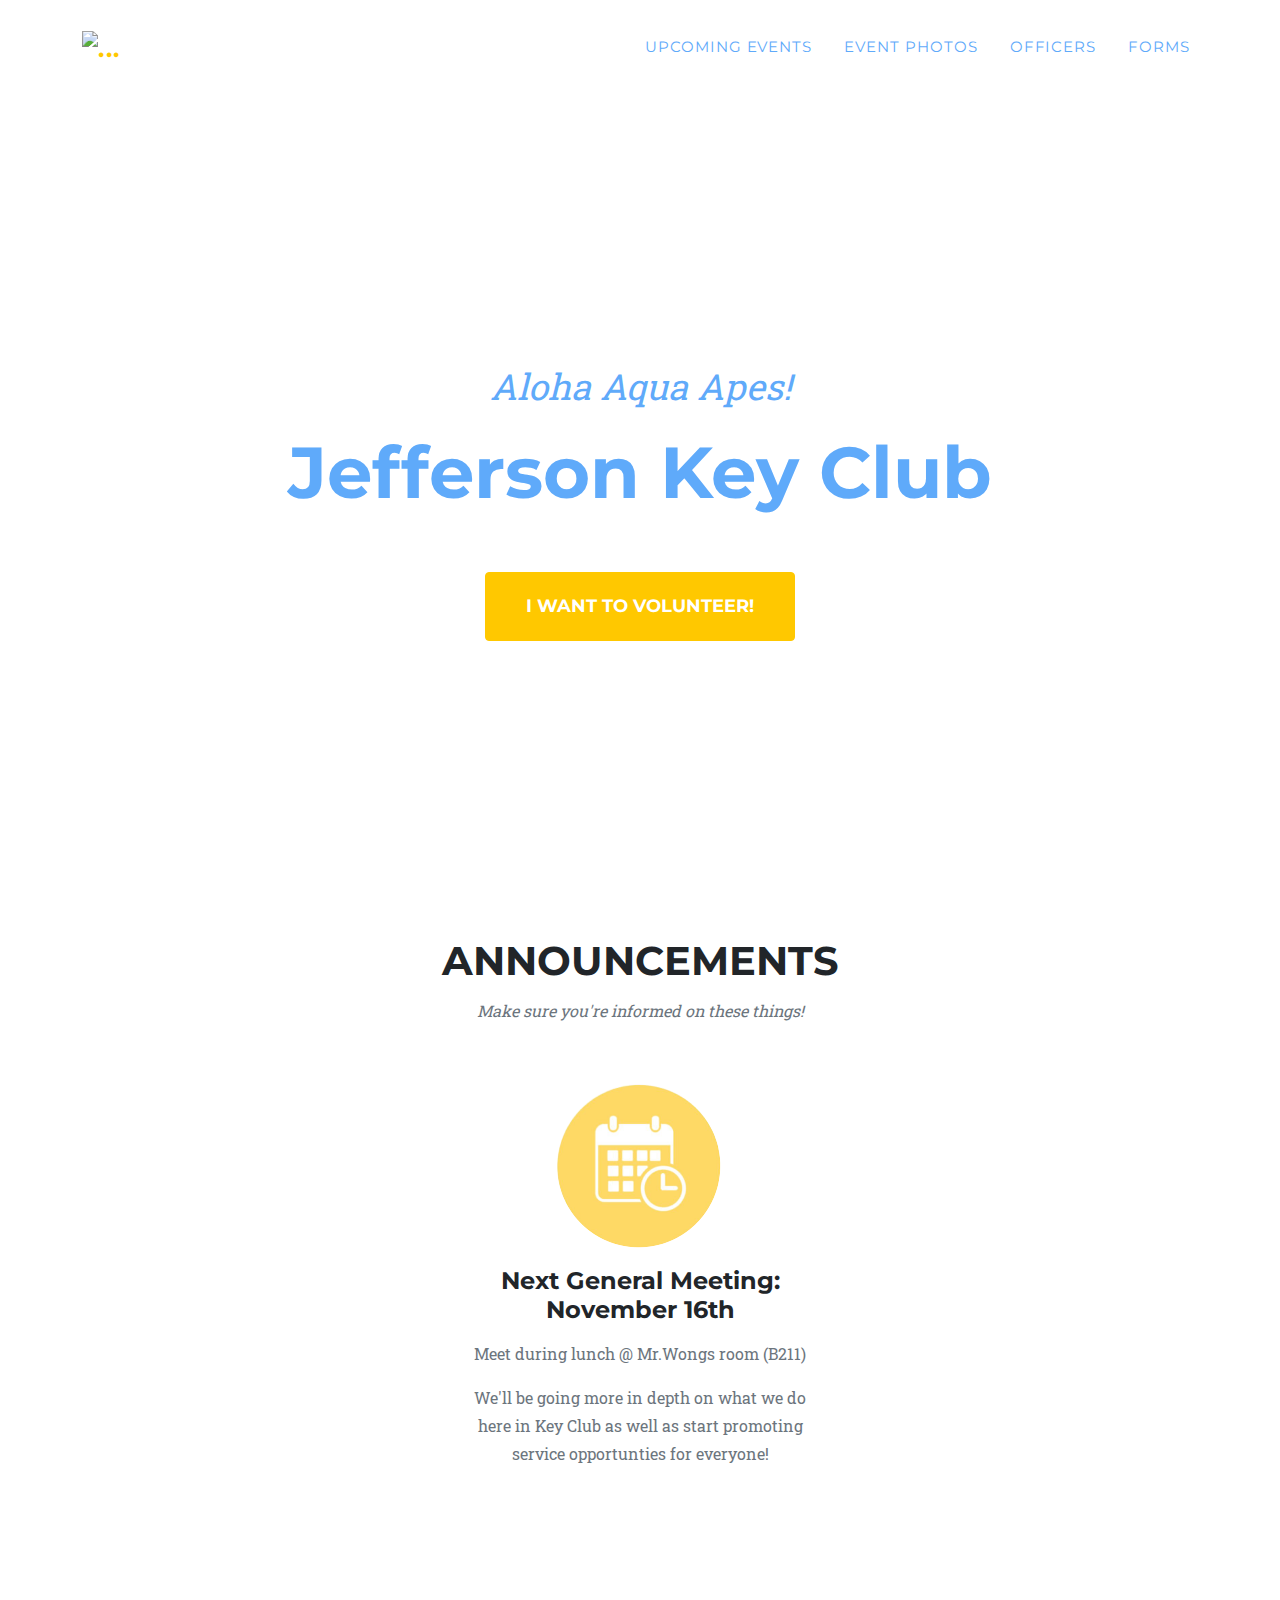
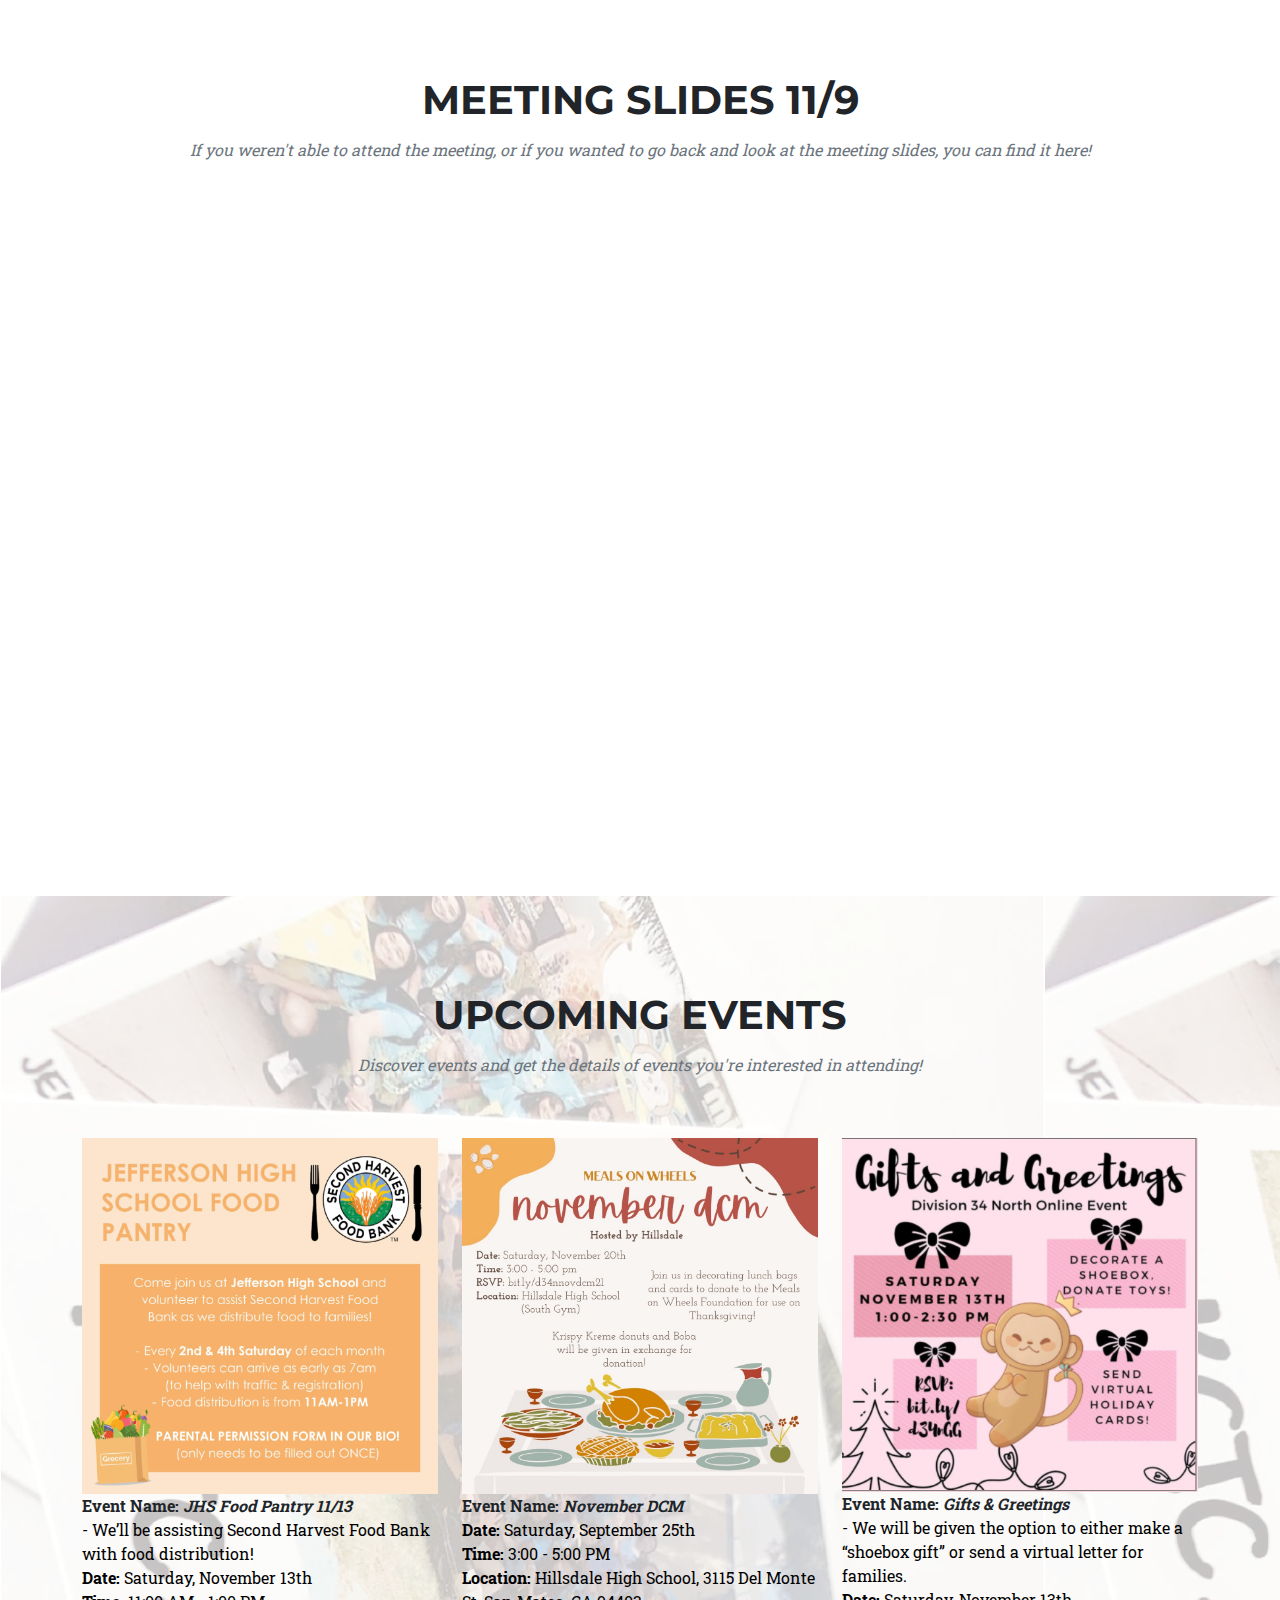
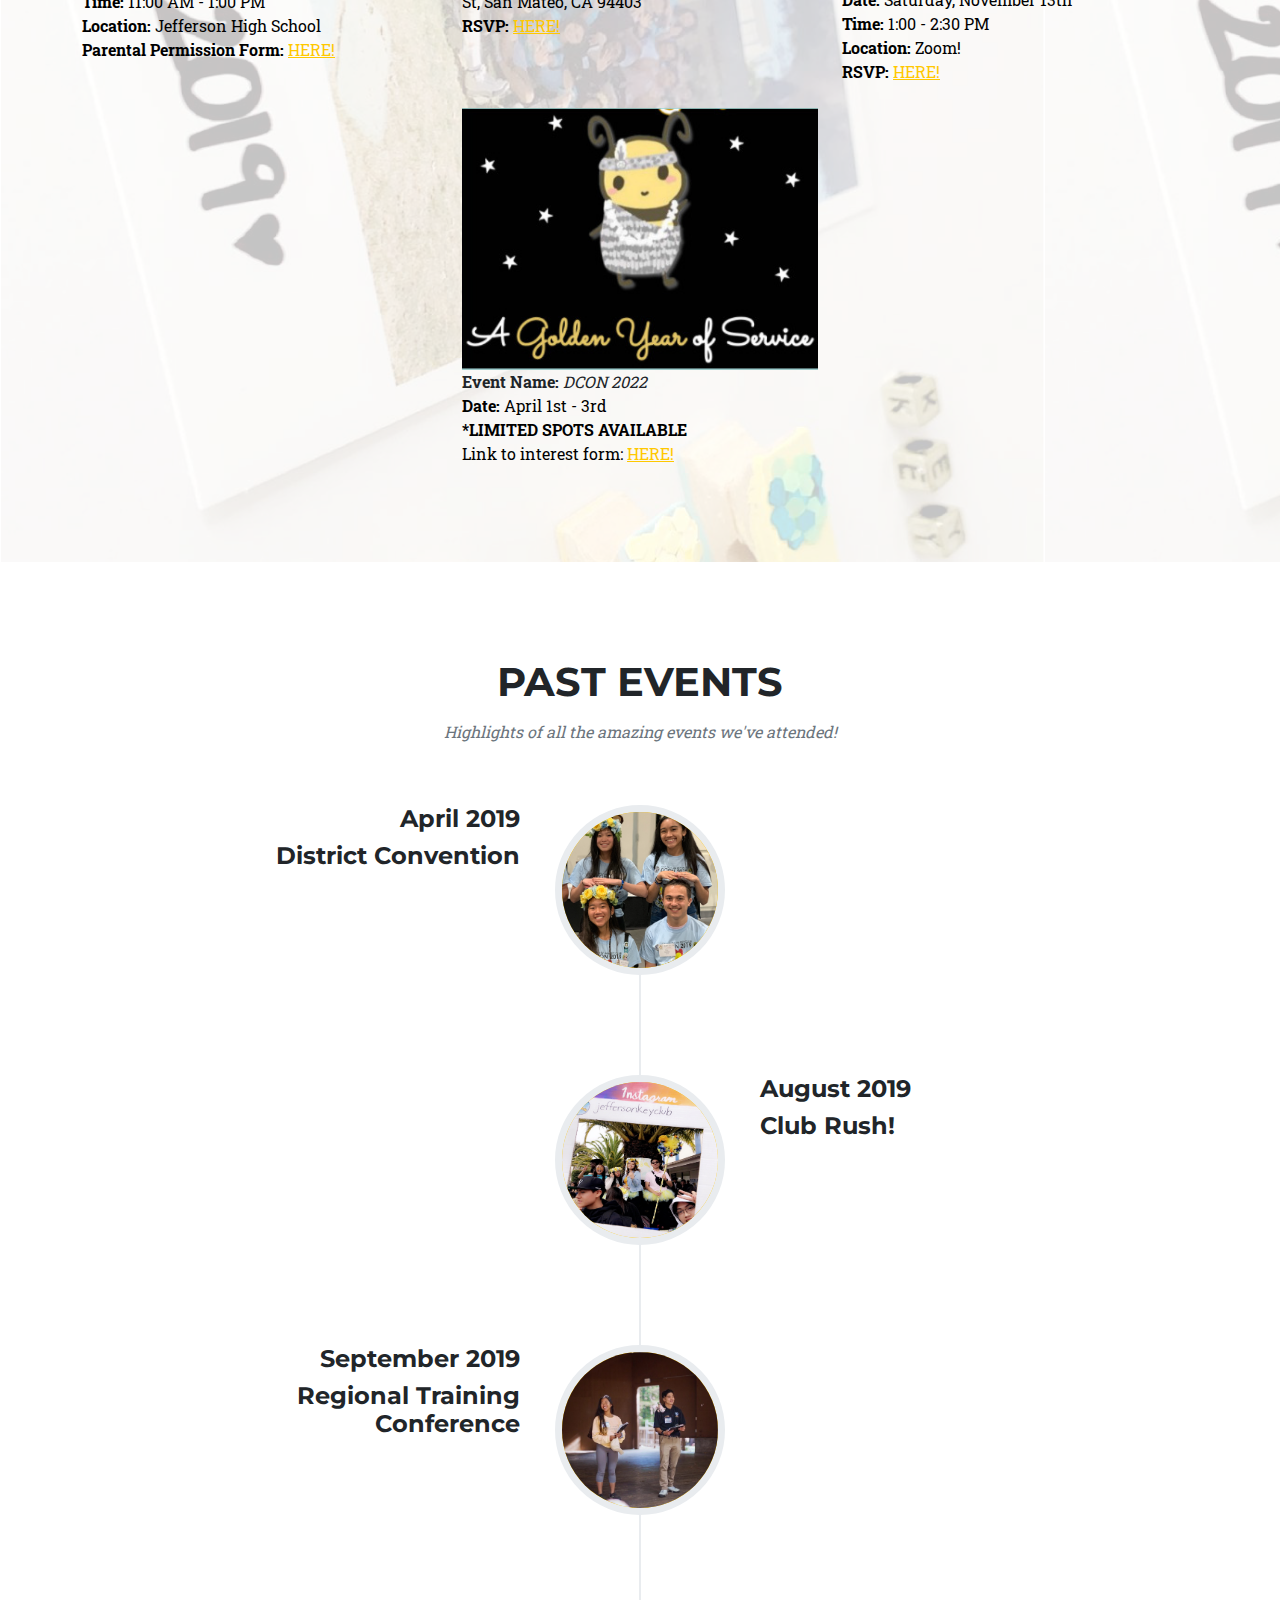
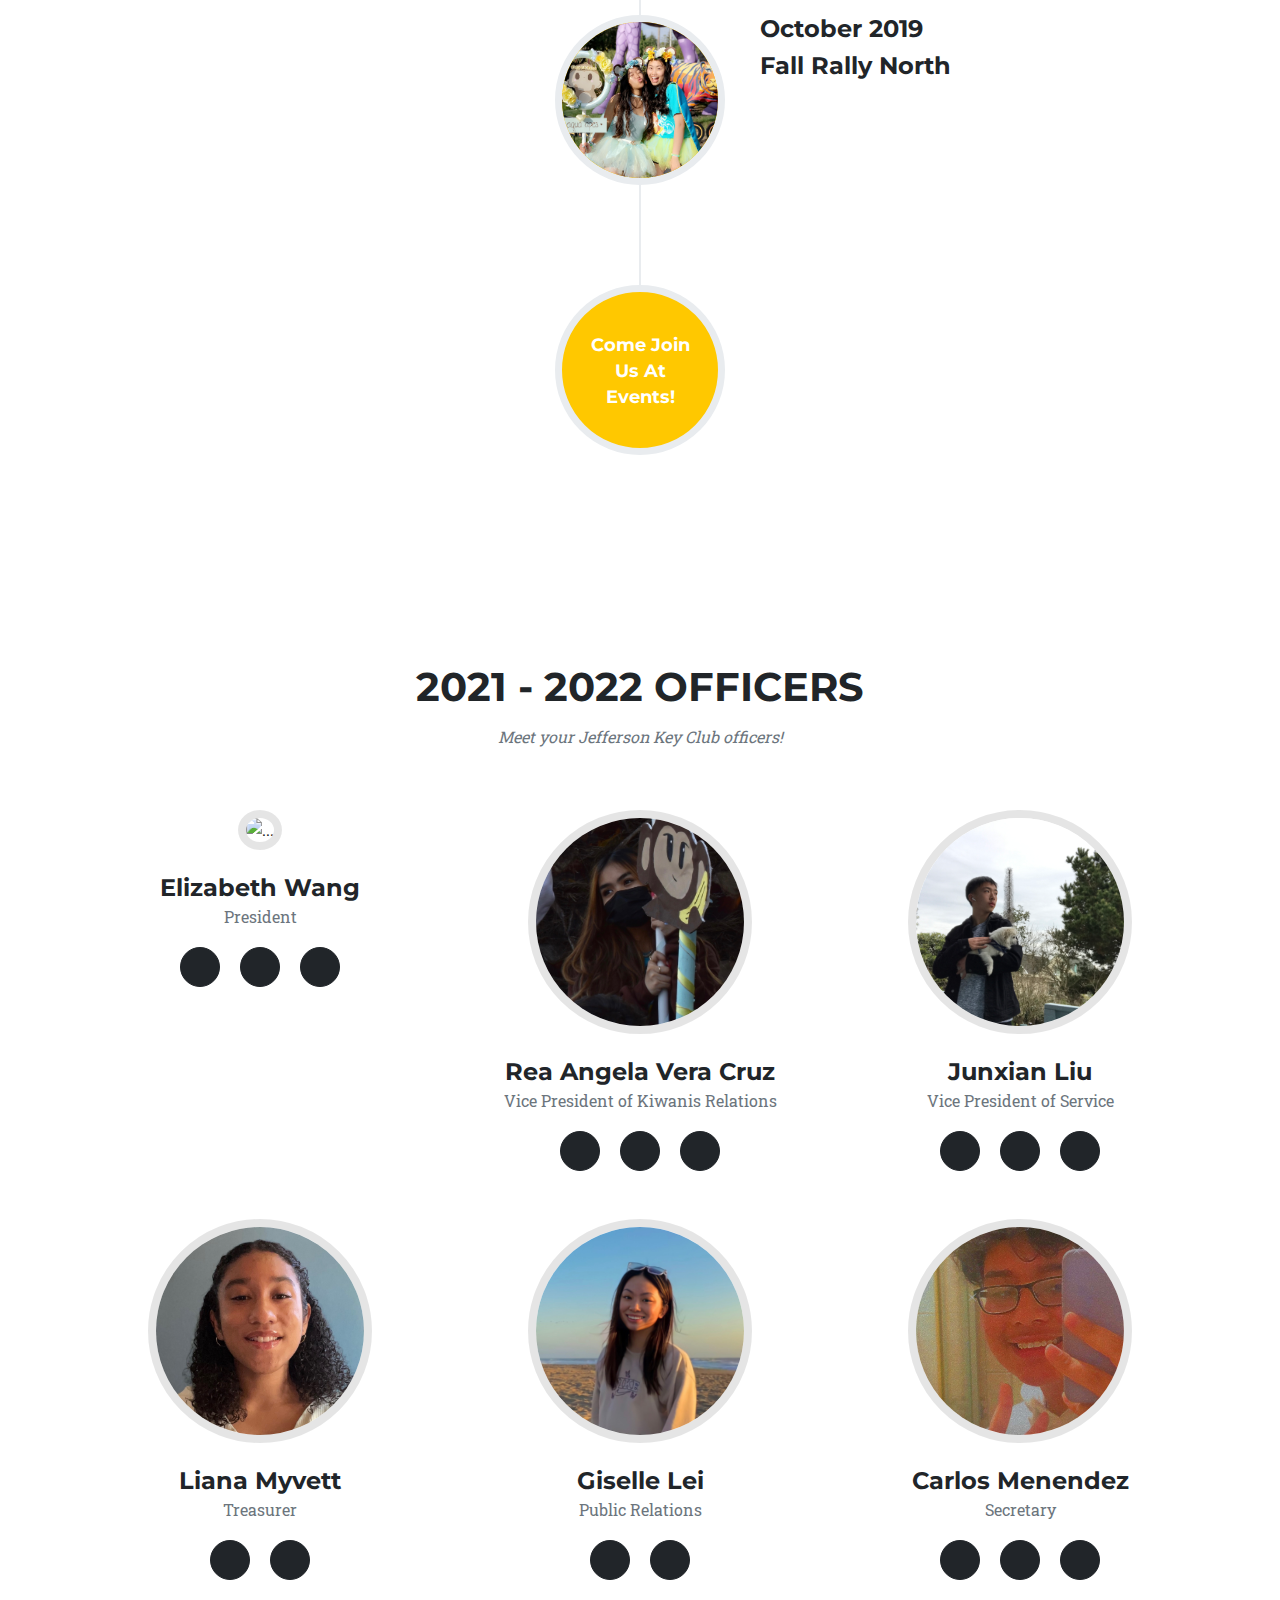
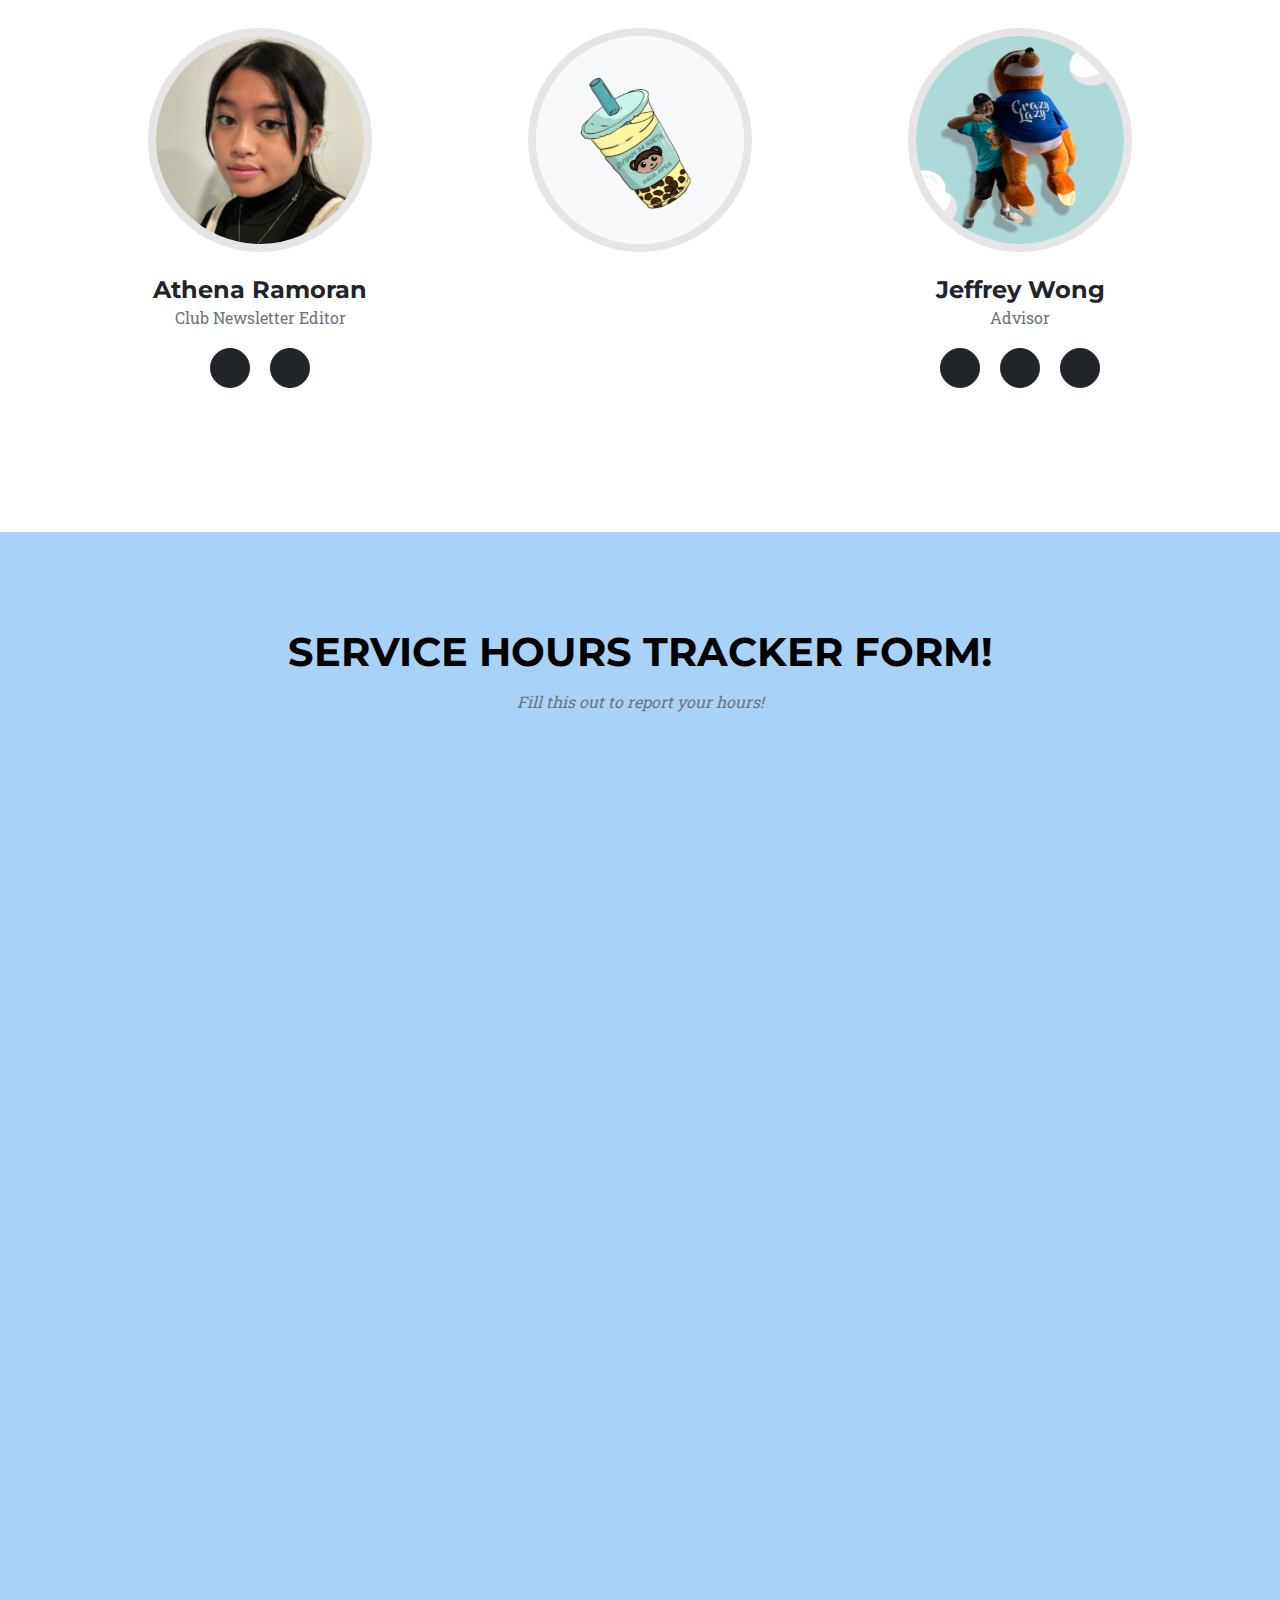
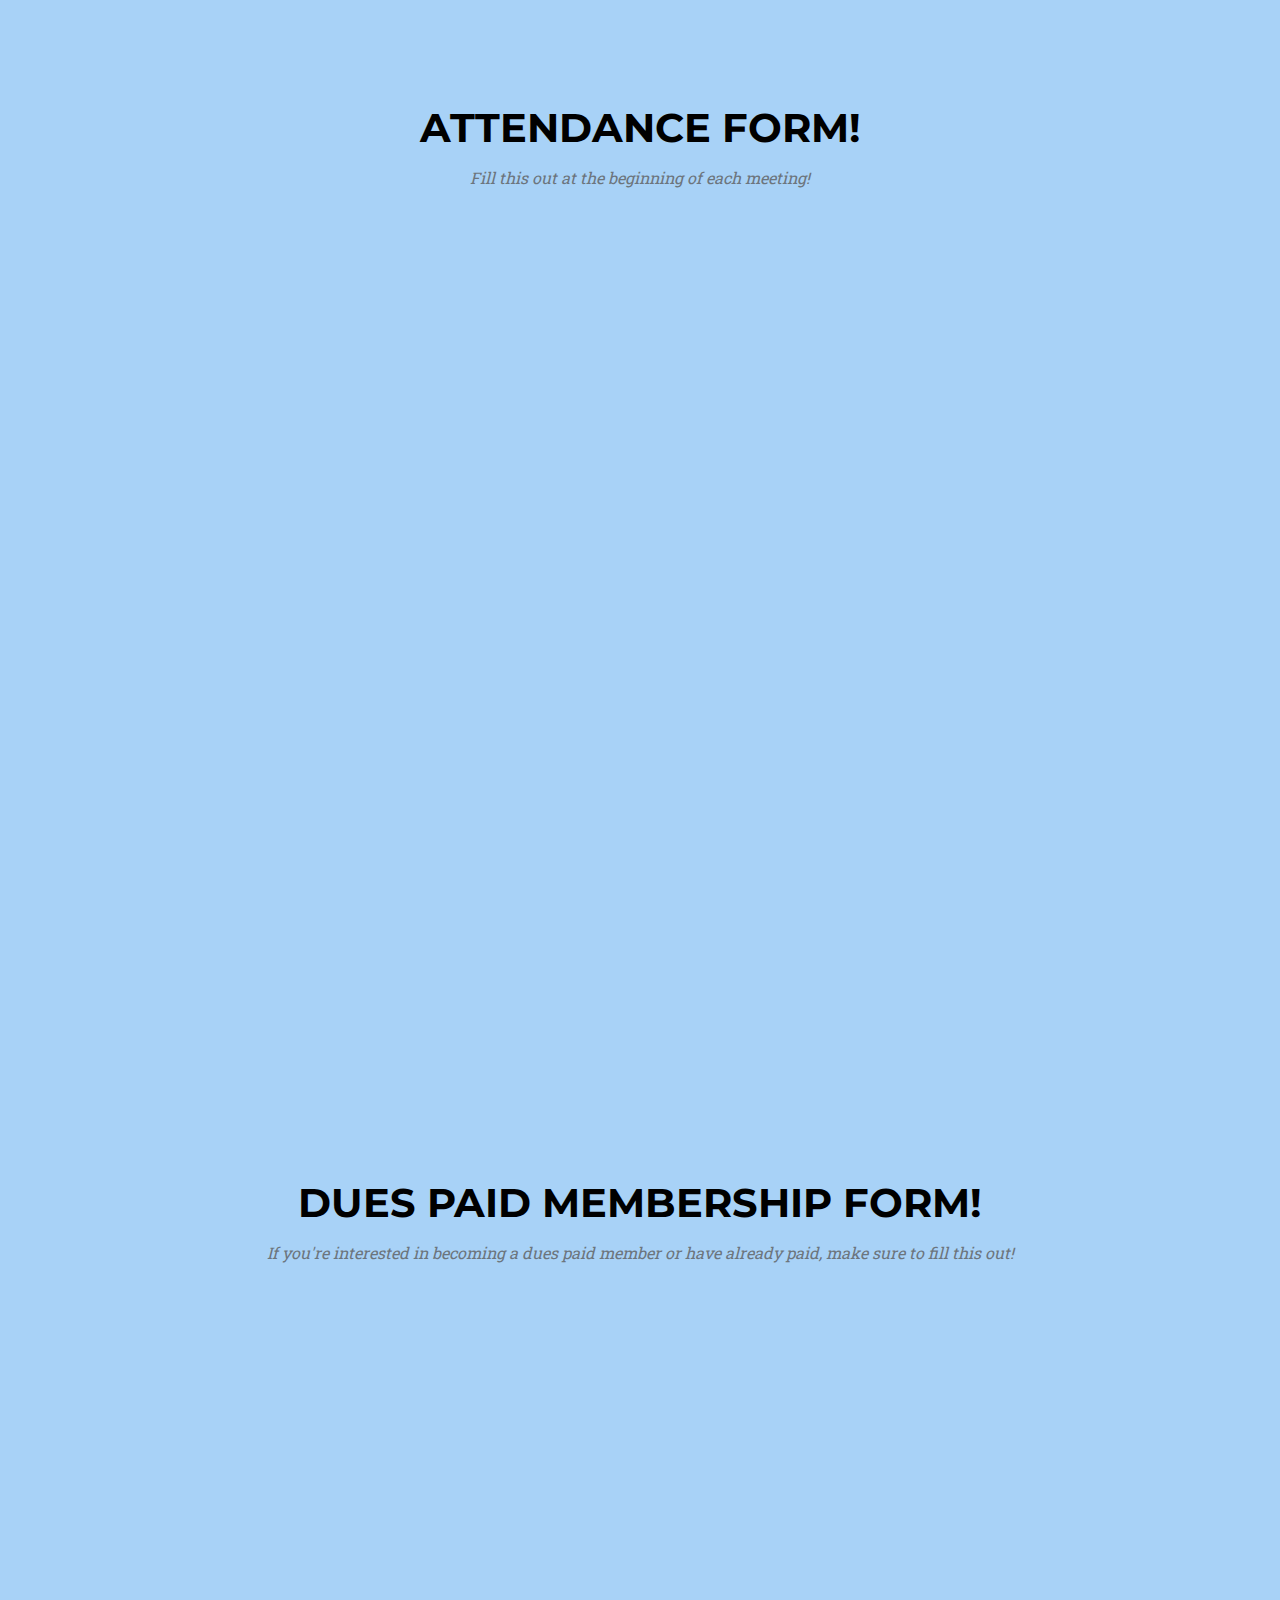
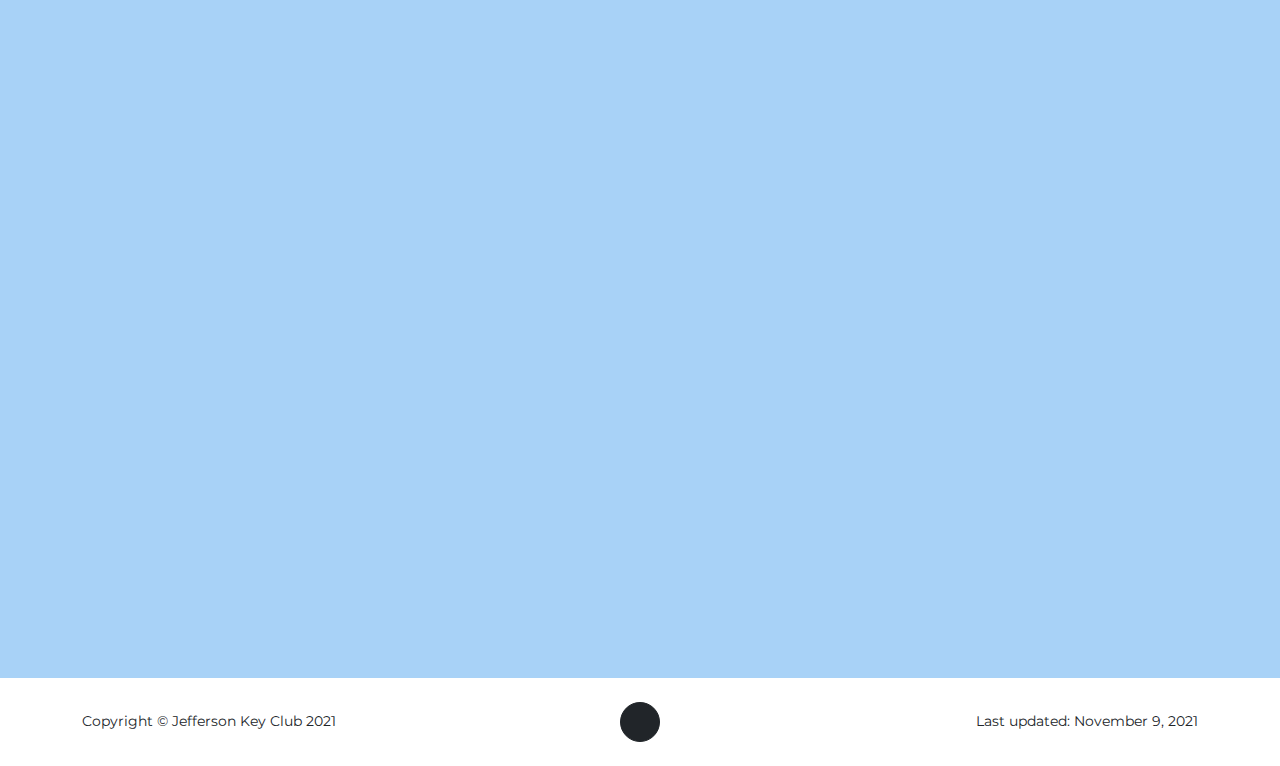
==== commit 5dcdde62: "organized files" ====
--- a/index.html
+++ b/index.html
@@ -7,7 +7,7 @@
         <meta name="author" content="" />
         <title>Jefferson Key Club</title>
         <!-- Favicon-->
-        <link rel="icon" type="image/x-icon" href="favicon.ico" />
+        <link rel="icon" type="image/x-icon" href="miscellaneous/favicon.ico" />
         <!-- Fonts -->
         <script src="https://use.fontawesome.com/releases/v5.15.3/js/all.js" crossorigin="anonymous"></script>
         <!-- Google fonts-->
@@ -20,7 +20,7 @@
         <!-- Navigation Bar -->
         <nav class="navbar navbar-expand-lg navbar-light" id="mainNav">
             <div class="container">
-                <a class="navbar-brand" href="https://www.instagram.com/jeffersonkeyclub/"><img src="jeff-logo.svg" alt="..." /></a>
+                <a class="navbar-brand" href="https://www.instagram.com/jeffersonkeyclub/"><img src="miscellaneous/jeff-logo.svg" alt="..." /></a>
                 <button class="navbar-toggler" type="button" data-bs-toggle="collapse" data-bs-target="#navbarResponsive" aria-controls="navbarResponsive" aria-expanded="false" aria-label="Toggle navigation">
                     Menu
                     <i class="fas fa-bars ms-1"></i>
--- a/styles.css
+++ b/styles.css
@@ -7825,7 +7825,7 @@
 
 .bg-officers{
   --bs-bg-opacity: 0.7;
-  background-image: url(officers.png) !important;
+  background-image: url(miscellaneous/officers.png) !important;
 }
 
 .bg-announcement{
@@ -7835,7 +7835,7 @@
 
 .bg-timeline{
   --bg-bs-opacity: 1;
-  background-image: url(timelineevent.png) !important;
+  background-image: url(miscellaneous/timelineevent.png) !important;
 }
 
 .bg-forms{
@@ -11411,7 +11411,7 @@
   padding-bottom: 6rem;
   text-align: center;
   color: #fff;
-  background-image: url("jeff-pic-1.jpg");
+  background-image: url("miscellaneous/jeff-pic-1.jpg");
   background-repeat: no-repeat;
   background-attachment: scroll;
   background-position: center center;
